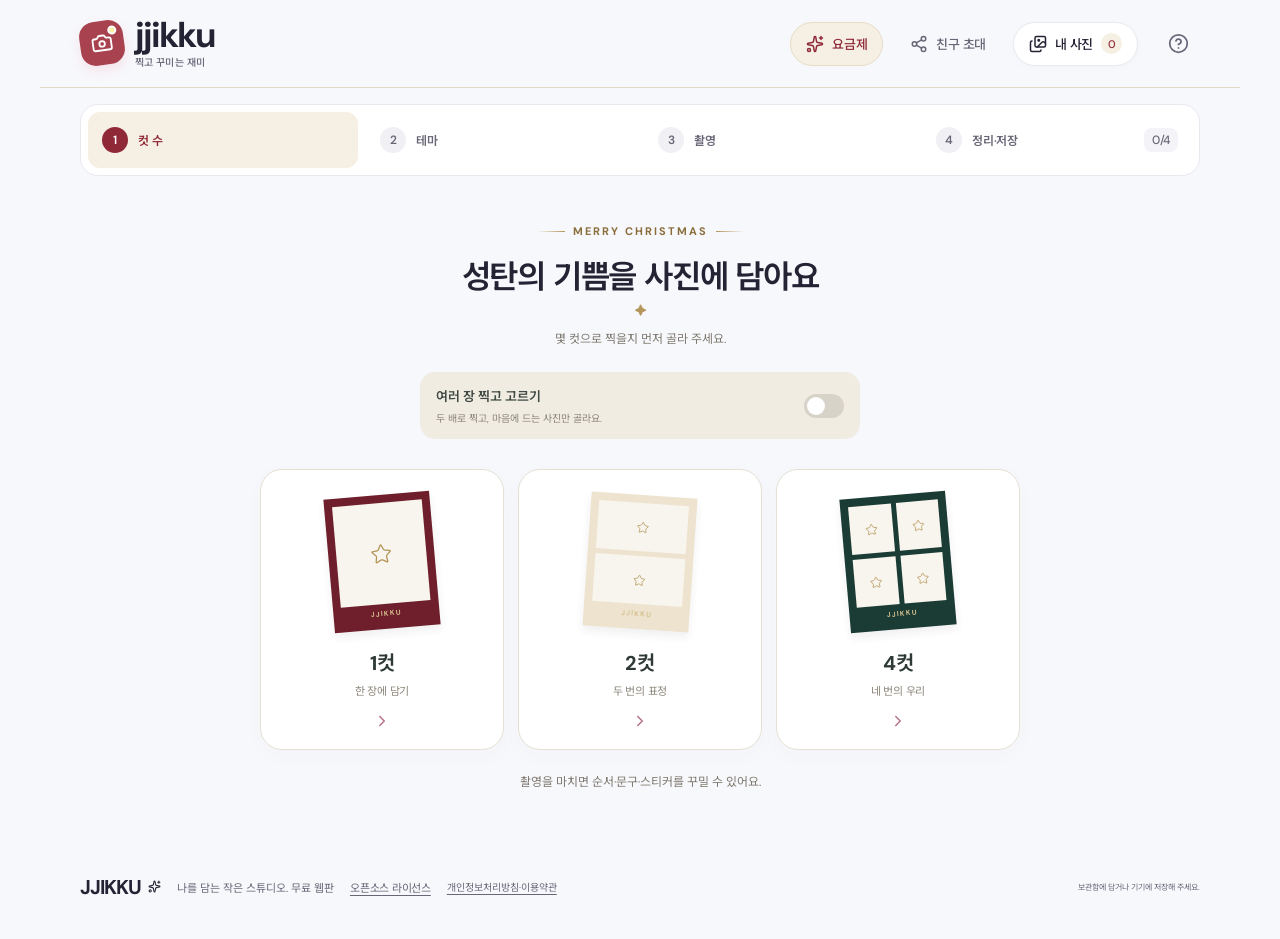
==== app/index.html @ 5a805d45 "바로 찍기: 앱 웹판(/app/, v0.32.0) — 아이폰도 전 프레임·손 인식" ====
<!doctype html><html lang="ko"><head><meta charset="UTF-8"/><meta name="viewport" content="width=device-width, initial-scale=1.0, viewport-fit=cover"/><meta name="theme-color" content="#F7F8FC"/><meta name="description" content="찍고 꾸미는 재미, 찍꾸. 테마를 고르고, 촬영하고, 특별한 한 장을 남겨보세요."/><title>찍꾸 JJIKKU — 찍고 꾸미는 재미</title><link rel="manifest" href="./manifest.webmanifest"/><link rel="icon" href="./icons/icon-192.png"/><link rel="apple-touch-icon" href="./icons/apple-touch-icon.png"/><link rel="canonical" href="https://jjikku.daamkit.kr/"/><meta property="og:type" content="website"/><meta property="og:site_name" content="찍꾸 JJIKKU"/><meta property="og:title" content="찍꾸 — 찍고 꾸미는 재미"/><meta property="og:description" content="테마를 고르고 찍고 꾸며서 특별한 한 장을 남겨요. 설치 없이 무료, 사진은 내 폰 밖으로 나가지 않아요."/><meta property="og:url" content="https://jjikku.daamkit.kr/"/><meta property="og:image" content="https://jjikku.daamkit.kr/og.png"/><meta name="twitter:card" content="summary_large_image"/>  <script type="module" crossorigin src="./assets/index-CPycPI08.js"></script>
  <link rel="stylesheet" crossorigin href="./assets/index-BqQ8gSNo.css">
</head><body><div id="root"></div></body></html>
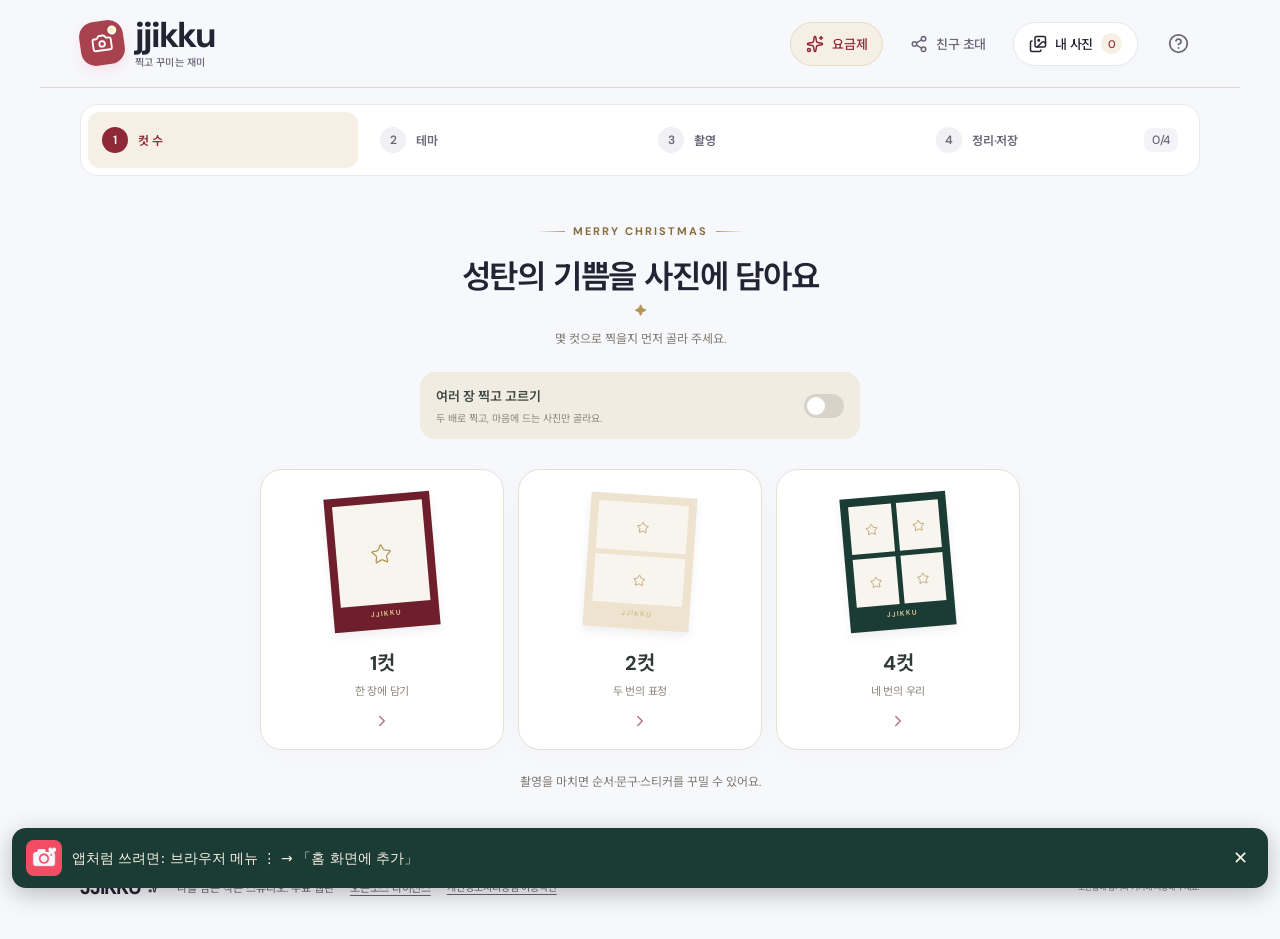
==== commit eb2730d9: "웹판 앱처럼: 홈 화면 설치 안내 막대·카톡 바깥 브라우저 열기·iOS 전체화면" ====
--- a/app/index.html
+++ b/app/index.html
@@ -1,3 +1,3 @@
-<!doctype html><html lang="ko"><head><meta charset="UTF-8"/><meta name="viewport" content="width=device-width, initial-scale=1.0, viewport-fit=cover"/><meta name="theme-color" content="#F7F8FC"/><meta name="description" content="찍고 꾸미는 재미, 찍꾸. 테마를 고르고, 촬영하고, 특별한 한 장을 남겨보세요."/><title>찍꾸 JJIKKU — 찍고 꾸미는 재미</title><link rel="manifest" href="./manifest.webmanifest"/><link rel="icon" href="./icons/icon-192.png"/><link rel="apple-touch-icon" href="./icons/apple-touch-icon.png"/><link rel="canonical" href="https://jjikku.daamkit.kr/"/><meta property="og:type" content="website"/><meta property="og:site_name" content="찍꾸 JJIKKU"/><meta property="og:title" content="찍꾸 — 찍고 꾸미는 재미"/><meta property="og:description" content="테마를 고르고 찍고 꾸며서 특별한 한 장을 남겨요. 설치 없이 무료, 사진은 내 폰 밖으로 나가지 않아요."/><meta property="og:url" content="https://jjikku.daamkit.kr/"/><meta property="og:image" content="https://jjikku.daamkit.kr/og.png"/><meta name="twitter:card" content="summary_large_image"/>  <script type="module" crossorigin src="./assets/index-CPycPI08.js"></script>
+<!doctype html><html lang="ko"><head><meta charset="UTF-8"/><meta name="viewport" content="width=device-width, initial-scale=1.0, viewport-fit=cover"/><meta name="theme-color" content="#F7F8FC"/><meta name="description" content="찍고 꾸미는 재미, 찍꾸. 테마를 고르고, 촬영하고, 특별한 한 장을 남겨보세요."/><title>찍꾸 JJIKKU — 찍고 꾸미는 재미</title><link rel="manifest" href="./manifest.webmanifest"/><link rel="icon" href="./icons/icon-192.png"/><link rel="apple-touch-icon" href="./icons/apple-touch-icon.png"/><link rel="canonical" href="https://yoonho0809.github.io/jjikku-christmas/app/"/><meta property="og:type" content="website"/><meta property="og:site_name" content="찍꾸 JJIKKU"/><meta property="og:title" content="찍꾸 — 성탄 네컷 사진 (앱 설치)"/><meta property="og:description" content="테마를 고르고 찍고 꾸며서 특별한 한 장을 남겨요. 설치 없이 무료, 사진은 내 폰 밖으로 나가지 않아요."/><meta property="og:url" content="https://yoonho0809.github.io/jjikku-christmas/app/"/><meta property="og:image" content="https://yoonho0809.github.io/jjikku-christmas/img/p-nativity-verse-s.jpg"/><meta name="twitter:card" content="summary_large_image"/><meta name="apple-mobile-web-app-capable" content="yes"/><meta name="mobile-web-app-capable" content="yes"/><meta name="apple-mobile-web-app-title" content="찍꾸"/><script src="./install-bar.js" defer></script>  <script type="module" crossorigin src="./assets/index-CPycPI08.js"></script>
   <link rel="stylesheet" crossorigin href="./assets/index-BqQ8gSNo.css">
 </head><body><div id="root"></div></body></html>
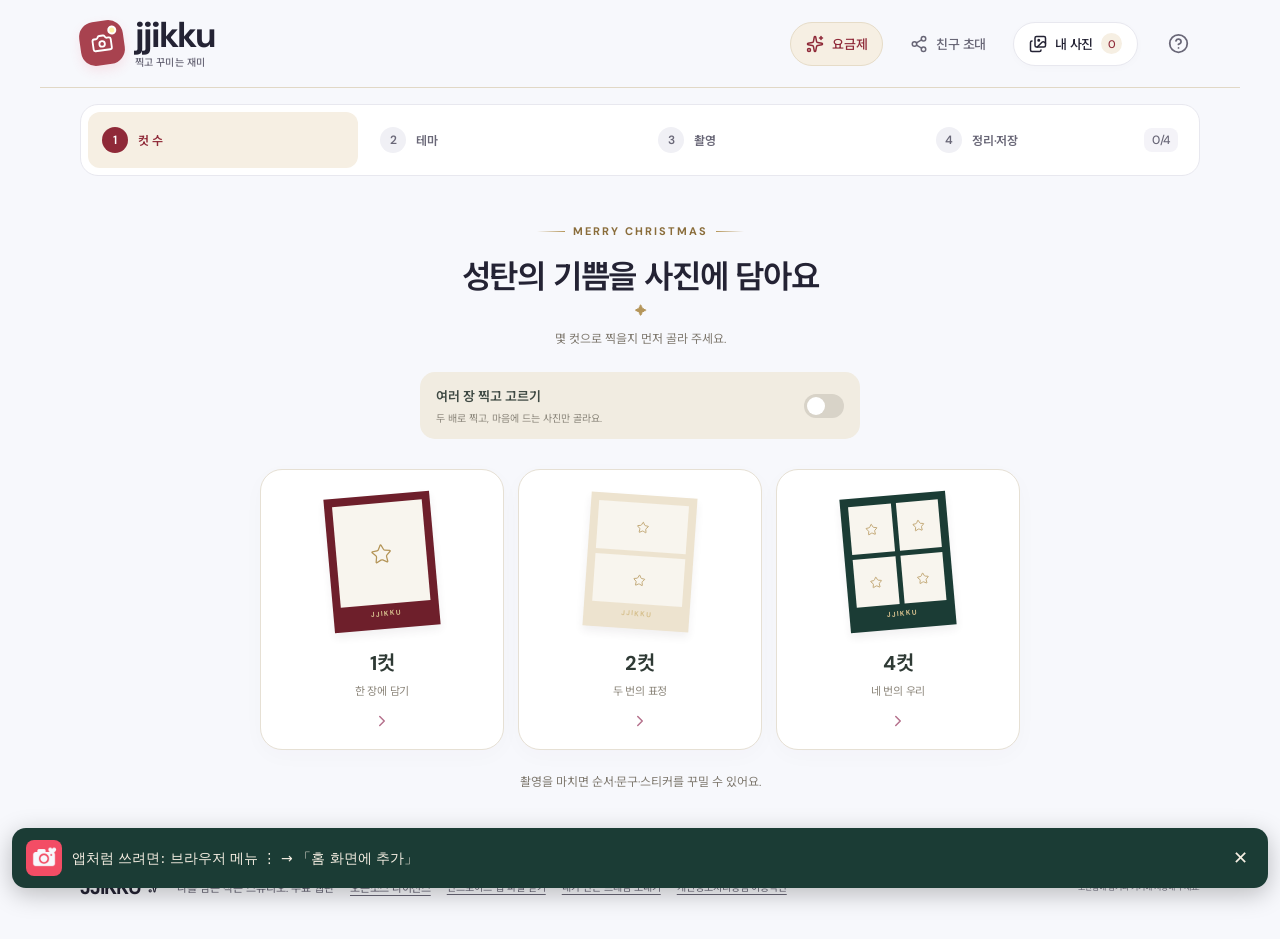
==== commit ffa6856f: "웹판: 아래쪽 앱 파일 받기·프레임 보내기 링크" ====
--- a/app/index.html
+++ b/app/index.html
@@ -1,3 +1,3 @@
-<!doctype html><html lang="ko"><head><meta charset="UTF-8"/><meta name="viewport" content="width=device-width, initial-scale=1.0, viewport-fit=cover"/><meta name="theme-color" content="#F7F8FC"/><meta name="description" content="찍고 꾸미는 재미, 찍꾸. 테마를 고르고, 촬영하고, 특별한 한 장을 남겨보세요."/><title>찍꾸 JJIKKU — 찍고 꾸미는 재미</title><link rel="manifest" href="./manifest.webmanifest"/><link rel="icon" href="./icons/icon-192.png"/><link rel="apple-touch-icon" href="./icons/apple-touch-icon.png"/><link rel="canonical" href="https://yoonho0809.github.io/jjikku-christmas/app/"/><meta property="og:type" content="website"/><meta property="og:site_name" content="찍꾸 JJIKKU"/><meta property="og:title" content="찍꾸 — 성탄 네컷 사진 (앱 설치)"/><meta property="og:description" content="테마를 고르고 찍고 꾸며서 특별한 한 장을 남겨요. 설치 없이 무료, 사진은 내 폰 밖으로 나가지 않아요."/><meta property="og:url" content="https://yoonho0809.github.io/jjikku-christmas/app/"/><meta property="og:image" content="https://yoonho0809.github.io/jjikku-christmas/img/p-nativity-verse-s.jpg"/><meta name="twitter:card" content="summary_large_image"/><meta name="apple-mobile-web-app-capable" content="yes"/><meta name="mobile-web-app-capable" content="yes"/><meta name="apple-mobile-web-app-title" content="찍꾸"/><script src="./install-bar.js" defer></script>  <script type="module" crossorigin src="./assets/index-CPycPI08.js"></script>
+<!doctype html><html lang="ko"><head><meta charset="UTF-8"/><meta name="viewport" content="width=device-width, initial-scale=1.0, viewport-fit=cover"/><meta name="theme-color" content="#F7F8FC"/><meta name="description" content="찍고 꾸미는 재미, 찍꾸. 테마를 고르고, 촬영하고, 특별한 한 장을 남겨보세요."/><title>찍꾸 JJIKKU — 찍고 꾸미는 재미</title><link rel="manifest" href="./manifest.webmanifest"/><link rel="icon" href="./icons/icon-192.png"/><link rel="apple-touch-icon" href="./icons/apple-touch-icon.png"/><link rel="canonical" href="https://yoonho0809.github.io/jjikku-christmas/app/"/><meta property="og:type" content="website"/><meta property="og:site_name" content="찍꾸 JJIKKU"/><meta property="og:title" content="찍꾸 — 성탄 네컷 사진 (앱 설치)"/><meta property="og:description" content="테마를 고르고 찍고 꾸며서 특별한 한 장을 남겨요. 설치 없이 무료, 사진은 내 폰 밖으로 나가지 않아요."/><meta property="og:url" content="https://yoonho0809.github.io/jjikku-christmas/app/"/><meta property="og:image" content="https://yoonho0809.github.io/jjikku-christmas/img/p-nativity-verse-s.jpg"/><meta name="twitter:card" content="summary_large_image"/><meta name="apple-mobile-web-app-capable" content="yes"/><meta name="mobile-web-app-capable" content="yes"/><meta name="apple-mobile-web-app-title" content="찍꾸"/><script src="./install-bar.js" defer></script>  <script type="module" crossorigin src="./assets/index-fUQBYnJ0.js"></script>
   <link rel="stylesheet" crossorigin href="./assets/index-BqQ8gSNo.css">
 </head><body><div id="root"></div></body></html>
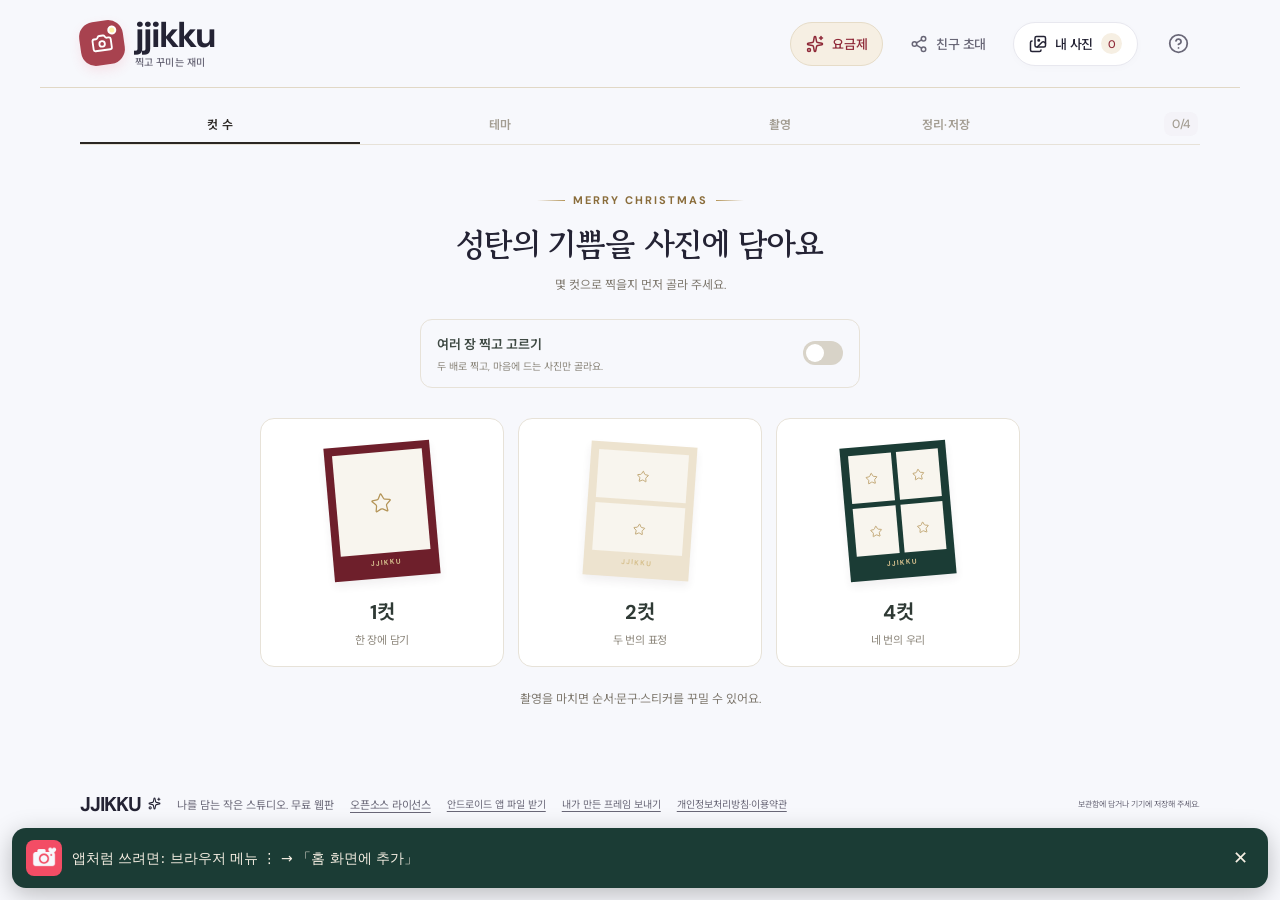
==== commit 6e1e9629: "웹판 0.35.0: 모던 정리" ====
--- a/app/index.html
+++ b/app/index.html
@@ -1,3 +1,3 @@
-<!doctype html><html lang="ko"><head><meta charset="UTF-8"/><meta name="viewport" content="width=device-width, initial-scale=1.0, viewport-fit=cover"/><meta name="theme-color" content="#F7F8FC"/><meta name="description" content="찍고 꾸미는 재미, 찍꾸. 테마를 고르고, 촬영하고, 특별한 한 장을 남겨보세요."/><title>찍꾸 JJIKKU — 찍고 꾸미는 재미</title><link rel="manifest" href="./manifest.webmanifest"/><link rel="icon" href="./icons/icon-192.png"/><link rel="apple-touch-icon" href="./icons/apple-touch-icon.png"/><link rel="canonical" href="https://yoonho0809.github.io/jjikku-christmas/app/"/><meta property="og:type" content="website"/><meta property="og:site_name" content="찍꾸 JJIKKU"/><meta property="og:title" content="찍꾸 — 성탄 네컷 사진 (앱 설치)"/><meta property="og:description" content="테마를 고르고 찍고 꾸며서 특별한 한 장을 남겨요. 설치 없이 무료, 사진은 내 폰 밖으로 나가지 않아요."/><meta property="og:url" content="https://yoonho0809.github.io/jjikku-christmas/app/"/><meta property="og:image" content="https://yoonho0809.github.io/jjikku-christmas/img/p-nativity-verse-s.jpg"/><meta name="twitter:card" content="summary_large_image"/><meta name="apple-mobile-web-app-capable" content="yes"/><meta name="mobile-web-app-capable" content="yes"/><meta name="apple-mobile-web-app-title" content="찍꾸"/><script src="./install-bar.js" defer></script>  <script type="module" crossorigin src="./assets/index-fUQBYnJ0.js"></script>
-  <link rel="stylesheet" crossorigin href="./assets/index-BqQ8gSNo.css">
+<!doctype html><html lang="ko"><head><meta charset="UTF-8"/><meta name="viewport" content="width=device-width, initial-scale=1.0, viewport-fit=cover"/><meta name="theme-color" content="#F7F8FC"/><meta name="description" content="찍고 꾸미는 재미, 찍꾸. 테마를 고르고, 촬영하고, 특별한 한 장을 남겨보세요."/><title>찍꾸 JJIKKU — 찍고 꾸미는 재미</title><link rel="manifest" href="./manifest.webmanifest"/><link rel="icon" href="./icons/icon-192.png"/><link rel="apple-touch-icon" href="./icons/apple-touch-icon.png"/><link rel="canonical" href="https://yoonho0809.github.io/jjikku-christmas/app/"/><meta property="og:type" content="website"/><meta property="og:site_name" content="찍꾸 JJIKKU"/><meta property="og:title" content="찍꾸 — 성탄 네컷 사진 (앱 설치)"/><meta property="og:description" content="테마를 고르고 찍고 꾸며서 특별한 한 장을 남겨요. 설치 없이 무료, 사진은 내 폰 밖으로 나가지 않아요."/><meta property="og:url" content="https://yoonho0809.github.io/jjikku-christmas/app/"/><meta property="og:image" content="https://yoonho0809.github.io/jjikku-christmas/img/p-nativity-verse-s.jpg"/><meta name="twitter:card" content="summary_large_image"/><meta name="apple-mobile-web-app-capable" content="yes"/><meta name="mobile-web-app-capable" content="yes"/><meta name="apple-mobile-web-app-title" content="찍꾸"/><script src="./install-bar.js" defer></script>  <script type="module" crossorigin src="./assets/index-BPWBzXX0.js"></script>
+  <link rel="stylesheet" crossorigin href="./assets/index-BuaKXeGX.css">
 </head><body><div id="root"></div></body></html>
--- a/app/assets/index-BuaKXeGX.css
+++ b/app/assets/index-BuaKXeGX.css
@@ -0,0 +1 @@
+.guided-studio .companion-editor.companion-editor--visual{background:#fff;border:1px solid #e6e4ec;border-radius:18px;padding:18px 16px}.companion-pose-picker{color:#242334;margin-top:16px}.companion-pose-image{aspect-ratio:1;background-repeat:no-repeat;flex:none;width:100%;display:block;position:relative;overflow:hidden}.companion-pose-image>img{object-fit:contain;width:100%;height:100%;display:block}.companion-current-pose{background:#f6f5fa;border-radius:14px;align-items:center;gap:12px;min-width:0;padding:10px;display:flex}.companion-current-pose>.companion-pose-image{background-color:#eeecf5;border-radius:9px;width:64px}.companion-current-pose>div{flex:1;min-width:0}.companion-current-pose .companion-current-kicker{color:#716e7d;font-size:10px;font-weight:500;display:block}.companion-current-pose strong{margin:3px 0;font-size:16px;font-weight:600;display:block}.companion-current-pose p{color:#716e7d;margin:0;font-size:11px;line-height:1.5}.companion-current-check{color:#b62a48;flex:none}.companion-auto-poses{border:1px solid #e6e4ec;border-radius:12px;margin-top:14px;overflow:hidden}.companion-auto-poses.is-active{background:#fffbfc;border-color:#e6a7b4}.companion-auto-toggle{color:#514a5b;text-align:left;width:100%;min-height:58px;font:inherit;cursor:pointer;background:0 0;border:0;border-radius:0;align-items:center;gap:9px;padding:10px 12px;display:flex}.companion-auto-toggle>span:first-of-type{flex:1}.companion-auto-toggle strong{font-size:13px;font-weight:600;display:block}.companion-auto-toggle small{color:#797281;margin-top:2px;font-size:10px;display:block}.companion-auto-status{background:#edeaf1;border-radius:20px;padding:4px 9px;font-size:10px;font-weight:600}.companion-auto-toggle[aria-pressed=true] .companion-auto-status{color:#fff;background:#8f2938}.companion-auto-toggle[aria-pressed=true]>svg{color:#bf2947}.companion-pose-grid-label{color:#716e7d;margin:19px 0 10px;font-size:11px}.companion-pose-grid{grid-template-columns:repeat(3,minmax(0,1fr));gap:9px;display:grid}.companion-pose-choice{color:#5e5768;min-width:0;font:inherit;text-align:center;cursor:pointer;background:#fff;border:1px solid #e6e4ec;border-radius:12px;padding:0;display:block;position:relative;overflow:hidden}.companion-pose-choice .companion-pose-picture{background:#f5f4f8;padding:5px 5px 0;display:block;position:relative}.companion-pose-choice .companion-pose-name{padding:9px 3px;font-size:11px;font-weight:500;display:block}.companion-pose-choice.is-current{color:#af2341;border-color:#8f2938;box-shadow:0 0 0 1px #8f2938}.companion-pose-choice.is-current .companion-pose-picture{background:#f6efe3}.companion-pose-choice.is-current .companion-pose-name{font-weight:600}.companion-pose-selected{color:#fff;background:#b52645;border-radius:5px;align-items:center;gap:2px;padding:3px 5px;font-size:8px;font-weight:500;display:flex;position:absolute;bottom:4px;right:4px}.companion-manual-note{color:#716e7d;margin:10px 0 0;font-size:10px;line-height:1.65}.companion-position-heading{border-top:1px solid #e6e4ec;justify-content:space-between;align-items:baseline;gap:6px;margin:20px 0 12px;padding-top:18px;display:flex}.companion-position-heading strong{color:#444052;font-size:12px;font-weight:600}.companion-position-heading span{color:#827c8c;font-size:10px}.companion-pose-sequence{grid-template-columns:repeat(4,minmax(0,1fr));gap:7px;margin-top:12px;display:grid}.companion-pose-sequence--compact{gap:5px;margin:0;padding:0 10px 11px}.companion-sequence-cut{text-align:center;min-width:0}.companion-sequence-picture{background:#f5f4f8;border:1px solid #e9e6ee;border-radius:9px;padding:4px;position:relative;overflow:hidden}.companion-sequence-cut.is-current .companion-sequence-picture{background:#f6efe3;border-color:#8f2938}.companion-cut-number{color:#666070;background:#ffffffeb;border-radius:5px;justify-content:center;align-items:center;min-width:17px;height:17px;padding:0 3px;font-family:DM Sans,sans-serif;font-size:9px;font-weight:600;display:flex;position:absolute;top:3px;left:3px}.companion-cut-now{color:#fff;background:#b52645;border-radius:4px;padding:2px 4px;font-size:8px;position:absolute;bottom:2px;right:2px}.companion-sequence-name{color:#716e7d;word-break:keep-all;padding-top:6px;font-size:9px;line-height:1.5;display:block}.companion-sequence-cut.is-current .companion-sequence-name{color:#af2341;font-weight:600}.guided-studio .capture-screen .pose-guide .companion-cut-now{color:#fff;font-size:8px}.guided-studio .capture-screen .pose-guide .companion-cut-number{color:#666070;font-size:9px}.guided-studio .capture-screen .pose-guide .companion-sequence-name{color:#716e7d;font-size:10px}.guided-studio .capture-screen .pose-guide .companion-sequence-cut.is-current .companion-sequence-name{color:#af2341}.companion-auto-toggle:focus-visible,.companion-pose-choice:focus-visible{outline-offset:3px;outline:3px solid #9c8edc}.companion-pose-choice:hover{border-color:#bf8b9a}@media (width<=360px){.guided-studio .companion-editor.companion-editor--visual{padding:14px 10px}.companion-pose-grid{gap:7px}.companion-current-pose{gap:8px}.companion-current-pose>.companion-pose-image{width:55px}.companion-pose-selected{padding:2px 3px;font-size:7px}.companion-position-heading span{font-size:9px}}.companion-editor{background:#f9faf1;border:1px solid #d8dece;border-radius:8px;margin-top:14px;padding:16px 14px}.companion-editor-heading{color:#536d4c;align-items:center;gap:7px;display:flex}.companion-editor-heading h3{margin:0;font-size:11px;font-weight:600}.companion-editor-heading>span{letter-spacing:.08em;color:#8f9c81;margin-left:auto;font-size:7px}.pose-options{flex-wrap:wrap;gap:5px;margin-top:12px;display:flex}.pose-options button{color:#6b7b5f;background:#fffdf6;border:1px solid #d6decb;border-radius:5px;justify-content:center;align-items:center;gap:5px;min-height:36px;padding:7px 10px;font-size:10px;display:inline-flex}.pose-options button.selected{color:#fffdf2;background:#295147;border-color:#295147}.pose-options i{color:#a94b66;font-size:6px;font-style:normal;font-weight:600}.pose-options button.selected i{color:#f3cad5}.companion-help{color:#87967c;min-height:16px;margin:9px 0 14px;font-size:9px;line-height:1.7}.placement-options{grid-template-columns:repeat(5,minmax(0,1fr));gap:5px;display:grid}.placement-options button{color:#8b987f;white-space:nowrap;background:#fffdf7;border:1px solid #d9dfd0;border-radius:6px;flex-direction:column;align-items:center;gap:7px;min-height:63px;padding:9px 2px;font-size:8px;display:flex}.placement-options button.selected{color:#4c6a42;background:#e7efdd;border-color:#829a70}.placement-icon{width:38px;height:23px;display:block;position:relative}.placement-icon i,.placement-icon b{background:#bec9b0;border-radius:8px 8px 3px 3px;width:15px;height:20px;display:block;position:absolute;bottom:0;left:2px}.placement-icon b{background:#b16b7a;left:21px}.placement-icon i:before,.placement-icon b:before{content:"";background:#fffdf4;border-radius:50%;width:5px;height:5px;position:absolute;top:3px;left:5px}.placement-left i{left:21px}.placement-left b{left:2px}.placement-close i{left:6px}.placement-close b{left:17px}.placement-peek i{z-index:1;left:10px}.placement-peek b{width:12px;height:15px;bottom:8px;left:23px}.placement-peek b:before{width:4px;height:4px;left:4px}.placement-free i{width:12px;height:16px;left:0}.placement-free b{width:11px;height:14px;bottom:6px;left:27px}.placement-free i:before,.placement-free b:before{width:4px;height:4px;left:4px}.placement-free svg{position:absolute;top:9px;left:13px}.vary-placement{color:#687e5c;flex-wrap:wrap;align-items:center;gap:7px;margin-top:13px;font-size:10px;display:flex}.vary-placement input,.companion-adjust-actions input{accent-color:#2c5549;width:15px;height:15px;margin:0}.vary-placement small{color:#95a188;width:100%;padding-left:22px;font-size:8px}.companion-adjust{color:#7a8c6d;border-top:1px dashed #dbe2d1;margin-top:12px;padding-top:12px;font-size:9px}.companion-adjust summary{cursor:pointer;padding:4px 0}.companion-adjust>label{flex-wrap:wrap;align-items:center;gap:5px;margin-top:12px;display:flex}.companion-adjust output{margin-left:auto;font-size:9px}.companion-adjust input[type=range]{accent-color:#667e58;cursor:pointer;width:100%;height:24px}.companion-adjust-actions{justify-content:space-between;align-items:center;gap:10px;margin-top:12px;display:flex}.companion-adjust-actions label,.companion-adjust-actions button{align-items:center;gap:5px;min-height:32px;font-size:9px;display:flex}@media (width<=640px){.companion-editor{padding:13px 9px}.companion-editor-heading h3{font-size:10px}.pose-options{gap:5px}.pose-options button{min-height:40px;padding:7px 9px;font-size:10px}.placement-options{grid-template-columns:repeat(3,minmax(0,1fr));gap:5px}.placement-options button{min-height:62px;font-size:9px}.vary-placement{font-size:10px}.vary-placement small{font-size:8px}.companion-adjust,.companion-adjust-actions label,.companion-adjust-actions button{font-size:10px}}.album-panel{width:100%;min-width:0}.album-summary{color:#61765c;justify-content:space-between;align-items:center;gap:12px;display:flex}.album-summary>span{align-items:center;gap:6px;font-size:11px;display:flex}.album-summary>strong{color:var(--green,#254d41);font-size:16px;font-weight:600}.album-summary small{color:#94a089;font-size:10px;font-weight:400}.album-capacity{background:#e4e8db;border-radius:4px;height:4px;margin-top:12px;overflow:hidden}.album-capacity>span{background:#7c9474;border-radius:4px;height:100%;transition:width .2s;display:block}.album-panel .album-description{color:#89957e;margin:13px 0 20px;font-size:10px;line-height:1.8}.album-loading{color:#839377;justify-content:center;align-items:center;gap:9px;padding:22px 10px;font-size:11px;display:flex}.album-spinning{animation:1s linear infinite album-spin}@keyframes album-spin{to{transform:rotate(360deg)}}.album-error{color:#a06e5e;background:#f6e9e2;border-radius:7px;align-items:flex-start;gap:10px;margin:10px 0 18px;padding:14px;display:flex}.album-error>svg{margin-top:2px}.album-error>div{min-width:0}.album-panel .album-error p{color:#936354;margin:0;font-size:11px;line-height:1.7}.album-error button{text-underline-offset:3px;color:#805645;align-items:center;gap:6px;margin-top:8px;padding:5px 0;font-size:10px;text-decoration:underline;display:flex}.album-empty{text-align:center;padding:24px 10px 28px}.album-empty-icon{color:#9aaa8c;border:1px dashed #c8d1bc;border-radius:18px;place-items:center;width:67px;height:67px;margin:0 auto 17px;display:grid;transform:rotate(-5deg)}.album-empty-icon>svg{transform:rotate(5deg)}.album-panel .album-empty h3{color:#6d8063;margin:0;font-size:13px;font-weight:500}.album-panel .album-empty p{color:#94a087;margin:10px 0 0;font-size:11px;line-height:1.8}.album-grid{grid-template-columns:repeat(2,minmax(0,1fr));gap:16px 13px;display:grid}.album-card{background:#fffdf7;border:1px solid #e0e4d6;border-radius:7px;align-self:start;min-width:0;padding:7px;box-shadow:0 2px 8px #2a452607}.album-thumbnail{background:#e9ece1;border-radius:3px;justify-content:center;align-items:center;width:100%;height:210px;padding:7px;display:flex;position:relative;overflow:hidden}.album-thumbnail img{object-fit:contain;filter:drop-shadow(1px 3px 3px #21352324);width:100%;height:100%;display:block}.album-thumbnail:hover{background:#e0e6d6}.album-thumbnail-loading{color:#5f7854;background:#eff3e7b5;place-items:center;display:grid;position:absolute;inset:0}.album-photo-info{padding:10px 3px 6px}.album-panel .album-photo-info h3{color:#526c49;-webkit-line-clamp:2;overflow-wrap:anywhere;-webkit-box-orient:vertical;margin:0;font-size:10px;font-weight:600;line-height:1.6;display:-webkit-box;overflow:hidden}.album-photo-info time{color:#a0aa96;margin-top:5px;font-size:8px;line-height:1.5;display:block}.album-actions{justify-content:space-between;align-items:center;gap:7px;padding:6px 2px 1px;display:flex}.album-actions>button{color:#69835c;border:1px solid #dce3d0;border-radius:4px;justify-content:center;align-items:center;gap:5px;min-height:30px;padding:7px 9px;font-size:9px;display:flex}.album-actions>button:first-child{background:#edf1e5;flex:1}.album-actions>.album-delete-button{color:#a18f7c;background:0 0;border-color:#0000;padding-right:4px}.album-actions>.album-delete-button:hover{color:#a8544e;background:#f4e9e2}.album-delete-confirm{background:#f6ebe3;border-radius:4px;margin-top:6px;padding:10px 8px}.album-panel .album-delete-confirm p{color:#9c6859;margin:0 0 9px;font-size:10px;line-height:1.6}.album-delete-confirm p>span{color:#ac8d7e;font-size:8px}.album-delete-confirm>div{gap:6px;display:flex}.album-delete-confirm button{border-radius:4px;flex:1;justify-content:center;align-items:center;gap:4px;min-height:29px;padding:6px 3px;font-size:9px;display:flex}.album-confirm-delete{color:#fff9f2;background:#a06359}.album-cancel-delete{color:#8d8874;background:#fff9ef;border:1px solid #e3d7c8}.album-panel .album-full-note{color:#9a875d;background:#f1ecdb;border-radius:6px;margin:18px 0 0;padding:12px;font-size:10px;line-height:1.8}@media (width<=480px){.album-grid{gap:12px 10px}.album-card{padding:5px}.album-thumbnail{height:180px;padding:5px}.album-photo-info{padding:8px 2px 5px}.album-panel .album-photo-info h3{font-size:9px}.album-photo-info time{font-size:7px}.album-actions{gap:4px}.album-actions>button{padding:7px 5px;font-size:8px}.album-actions>button svg{width:12px}.album-delete-confirm{padding:8px 6px}.album-panel .album-delete-confirm p{font-size:9px}.album-delete-confirm p>span{font-size:7px}}@media (prefers-reduced-motion:reduce){.album-spinning{animation:none}.album-capacity>span{transition:none}}.sticker-editor{width:min(560px,100%);min-width:0}.sticker-editor .modal-close{min-width:44px;min-height:44px}.sticker-editor .sticker-intro{font-size:12px;line-height:1.7}.sticker-preview-scroll{overscroll-behavior:contain;background:#e8eddf;border:1px solid #d8dfce;border-radius:7px;max-height:44dvh;overflow:auto}.sticker-editor-stage{isolation:isolate;width:100%;position:relative;overflow:hidden}.sticker-editor-stage>img{-webkit-user-select:none;user-select:none;-webkit-touch-callout:none;width:100%;height:auto;display:block}.sticker-editor .photo-sticker{touch-action:none;-webkit-user-select:none;user-select:none;-webkit-touch-callout:none;cursor:grab;background:0 0;border:1px solid #0000;border-radius:7px;justify-content:center;align-items:center;padding:0;transition:none;display:flex;position:absolute}.sticker-editor .photo-sticker img{pointer-events:none;-webkit-user-select:none;user-select:none;max-width:none;display:block}.sticker-editor .photo-sticker.is-selected{background:#fffdf814;border:1px dashed #254d41;outline:2px solid #fffdf8aa}.sticker-editor .photo-sticker:active{cursor:grabbing}.sticker-palette-heading{justify-content:space-between;align-items:center;margin:16px 0 10px;display:flex}.sticker-editor .sticker-palette-heading h3{font-size:12px;font-weight:600}.sticker-palette-heading span{color:#7b8871;font-variant-numeric:tabular-nums;font-size:11px}.sticker-palette{grid-template-columns:repeat(4,minmax(0,1fr));gap:7px;display:grid}.sticker-editor .sticker-palette button{background:#fffdf5;border:1px solid #d9dfce;border-radius:7px;flex-direction:column;justify-content:center;align-items:center;gap:4px;min-width:0;min-height:64px;padding:6px 3px;font-size:10px;display:flex}.sticker-palette img{width:34px;height:34px}.sticker-editor .sticker-hint{color:#75816b;margin:10px 0;font-size:10px;line-height:1.7}.sticker-adjustments{background:#f1f4e9;border:1px solid #dce2d1;border-radius:7px;margin-top:13px;padding:12px}.sticker-adjustments>label{flex-wrap:wrap;justify-content:space-between;align-items:center;gap:4px;font-size:11px;display:flex}.sticker-adjustments output{font-variant-numeric:tabular-nums;font-size:10px}.sticker-adjustments input[type=range]{accent-color:#526e49;width:100%;height:44px;margin:0}.sticker-editor .sticker-delete,.sticker-status-row button,.sticker-editor .sticker-retry,.sticker-editor .sticker-final-toggle{justify-content:center;align-items:center;gap:6px;min-height:44px;padding:7px 4px;font-size:11px;display:inline-flex}.sticker-editor .sticker-delete{color:#9b5b5b}.sticker-status-row{flex-wrap:wrap;justify-content:space-between;align-items:center;gap:5px 10px;margin:10px 0;display:flex}.sticker-status-row>span{color:#738069;overflow-wrap:anywhere;flex:160px;font-size:10px;line-height:1.7}.sticker-status-row button{color:#657856}.sticker-editor .sticker-retry{border:1px solid #d9dfce;border-radius:6px;width:100%;margin-bottom:8px}.sticker-editor .sticker-final-toggle{text-underline-offset:3px;width:100%;text-decoration:underline}.sticker-final-image{background:#fffdf8;border:1px solid #d8dfce;border-radius:6px;margin-top:8px;padding:8px}.sticker-final-image img{-webkit-user-select:auto;user-select:auto;-webkit-touch-callout:default;width:100%;height:auto;display:block}.sticker-editor .sticker-final-image p{color:#738069;margin:10px 0 0;font-size:11px;line-height:1.7}.sticker-editor button:focus-visible,.sticker-editor input:focus-visible{outline-offset:3px;outline:2px solid #a63f4d}@media (width<=640px){.sticker-editor{padding:22px 14px 18px}.sticker-preview-scroll{max-height:38dvh}.sticker-palette{gap:6px}.sticker-adjustments{padding:10px}}.guided-studio .sticker-editor .sticker-dialog-header{justify-content:space-between;align-items:flex-start;gap:12px;display:flex}.guided-studio .sticker-editor .sticker-dialog-header h2{margin:0 0 6px;padding:0}.guided-studio .sticker-editor .sticker-dialog-header .modal-close{flex:0 0 44px;position:static}.guided-studio .sticker-editor .sticker-dialog-header .sticker-intro{margin:0 0 18px;font-size:12px;line-height:1.6}.guided-studio .sticker-editor .sticker-dialog-body{min-width:0}.guided-studio .sticker-editor .sticker-preview-scroll{--sticker-preview-height:min(44dvh, 440px);justify-content:center;align-items:flex-start;max-height:none;padding:8px;display:flex;overflow:visible}.guided-studio .sticker-editor .sticker-editor-stage{width:min(100%, calc(var(--sticker-preview-height) * var(--sticker-photo-ratio,.75)));flex:none}.guided-studio .sticker-editor .sticker-clear-row{justify-content:flex-end;display:flex}.guided-studio .sticker-editor .sticker-clear-row button{color:#696777;align-items:center;gap:6px;min-height:44px;font-size:11px;display:inline-flex}.guided-studio .sticker-editor .sticker-save-dock{border-top:1px solid #e8e8ef;flex-direction:column;align-items:stretch;gap:8px;margin-top:16px;padding:16px 0 0;display:flex}.guided-studio .sticker-editor .sticker-save-status{color:#696777;text-align:center;overflow-wrap:anywhere;width:100%;margin:0;font:500 11px/1.5 DM Sans,Noto Sans KR,sans-serif}.guided-studio .sticker-editor .sticker-save-dock .primary-button{color:#fff;background:#8f2938;border-radius:16px;justify-content:center;align-items:center;gap:8px;width:100%;min-height:52px;padding:14px 18px;font-size:14px;font-weight:700;display:flex}.guided-studio .sticker-editor .sticker-save-dock .primary-button:disabled{opacity:.55}@media (width<=700px){.guided-studio .modal-backdrop.sticker-editor-backdrop{align-items:stretch;height:100dvh;padding:0}.guided-studio .modal.save-photo-dialog.sticker-editor{border:0;border-radius:0;flex-direction:column;width:100%;max-width:100%;height:100%;max-height:none;margin:0;padding:0;display:flex;overflow:hidden}.guided-studio .sticker-editor .sticker-dialog-header{padding:calc(10px + var(--safe-area-inset-top,env(safe-area-inset-top,0px))) 16px 10px;border-bottom:1px solid #e8e8ef;flex:none;align-items:center}.guided-studio .sticker-editor .sticker-dialog-header h2{font-size:18px;line-height:1.4}.guided-studio .sticker-editor .sticker-dialog-header .sticker-intro{margin:0;font-size:10px}.guided-studio .sticker-editor .sticker-dialog-body{overscroll-behavior:contain;scrollbar-width:thin;flex:auto;min-height:0;padding:14px 16px 16px;overflow-y:auto}.guided-studio .sticker-editor .sticker-preview-scroll{--sticker-preview-height:min(40dvh, 380px)}.guided-studio .sticker-editor .sticker-save-dock{padding:8px 16px calc(10px + var(--safe-area-inset-bottom,env(safe-area-inset-bottom,0px)));background:#fff;flex:none;margin:0;box-shadow:0 -5px 20px #24233408}.guided-studio .sticker-editor .sticker-save-dock .primary-button{min-height:50px;font-size:13px}.guided-studio .sticker-editor .sticker-save-status{font-size:10px}}.creative-controls{--creative-ink:var(--green,#254d41);--creative-line:#d8dece;--creative-soft:#e5ecda;border:1px solid var(--creative-line);width:100%;min-width:0;color:var(--creative-ink);background:#f9faf1;border-radius:8px;margin-top:16px;padding:16px 14px 0}.creative-controls .creative-heading{align-items:center;gap:7px;margin-bottom:12px;display:flex}.creative-controls h3,.creative-controls h4,.creative-controls legend{margin:0;padding:0;font-size:12px;font-weight:600;line-height:1.6}.creative-controls button,.creative-controls summary,.creative-controls input{touch-action:manipulation}.creative-controls button:focus-visible,.creative-controls input:focus-visible,.creative-controls summary:focus-visible{outline:2px solid var(--red,#a63f4d);outline-offset:3px}.creative-controls .creative-effects,.creative-controls .creative-caption-styles{grid-template-columns:repeat(3,minmax(0,1fr));gap:6px;display:grid}.creative-controls .creative-effects button,.creative-controls .creative-caption-styles button,.creative-controls .creative-auto-color{border:1px solid var(--creative-line);background:var(--paper,#fffdf8);color:#526b4d;overflow-wrap:anywhere;border-radius:6px;min-width:0;min-height:44px;padding:8px 5px;font-size:11px;line-height:1.5}.creative-controls .creative-effects button{flex-wrap:wrap;justify-content:center;align-items:center;gap:5px;display:flex}.creative-controls .creative-effects button[aria-pressed=true]{background:var(--creative-ink);color:#fffdf2;border-color:var(--creative-ink)}.creative-controls .creative-caption-styles button[aria-pressed=true],.creative-controls .creative-auto-color[aria-pressed=true]{background:var(--creative-soft);color:var(--creative-ink);border-color:#819675}.creative-controls .creative-slider{min-width:0;margin-top:13px}.creative-controls .creative-slider-heading{justify-content:space-between;align-items:center;gap:10px;font-size:11px;line-height:1.5;display:flex}.creative-controls .creative-slider-heading label{font-size:inherit;color:inherit;margin:0}.creative-controls output{font-variant-numeric:tabular-nums;color:#64765b;font-size:10px}.creative-controls input[type=range]{accent-color:#526e49;cursor:pointer;width:100%;max-width:100%;height:44px;margin:0;display:block}.creative-controls input[type=range]:disabled{opacity:.45;cursor:default}.creative-controls .is-muted .creative-slider-heading{color:#7c8975}.creative-controls .creative-hint{color:#74826b;overflow-wrap:anywhere;margin:0 0 10px;font-size:10px;line-height:1.7}.creative-controls .creative-details{border-top:1px dashed var(--creative-line);margin-top:8px}.creative-controls .creative-details>summary{cursor:pointer;align-items:center;gap:7px;min-height:48px;padding:11px 0;font-size:11px;font-weight:500;list-style:none;display:flex}.creative-controls .creative-details>summary::-webkit-details-marker{display:none}.creative-controls .creative-chevron{margin-left:auto;transition:transform .18s}.creative-controls .creative-details[open] .creative-chevron{transform:rotate(180deg)}.creative-controls .creative-details-content{min-width:0;padding:2px 0 16px}.creative-controls .creative-light-heading{flex-wrap:wrap;justify-content:space-between;align-items:center;gap:4px 10px;display:flex}.creative-controls .creative-reset{color:#687c5d;text-underline-offset:3px;justify-content:center;align-items:center;gap:5px;min-height:44px;padding:7px 4px;font-size:10px;text-decoration:underline;display:inline-flex}.creative-controls fieldset{min-inline-size:0;border:0;width:100%;margin:16px 0 0;padding:0}.creative-controls .creative-caption-settings{border-top:1px solid var(--creative-line);padding-top:10px}.creative-controls .creative-caption-settings legend{padding-right:8px}.creative-controls .creative-caption-toggle{min-height:44px;color:var(--creative-ink);cursor:pointer;align-items:center;gap:8px;margin:0 0 5px;font-size:11px;display:flex}.creative-controls .creative-caption-toggle input{width:17px;height:17px;accent-color:var(--creative-ink);margin:0}.creative-controls .creative-caption-styles .creative-style-gentle{font-family:Gowun Batang,serif}.creative-controls .creative-caption-styles .creative-style-bold{font-weight:800}.creative-controls .creative-color-row{flex-wrap:wrap;justify-content:space-between;align-items:center;gap:8px;margin:12px 0 10px;display:flex}.creative-controls .creative-color-picker{min-height:44px;color:var(--creative-ink);cursor:pointer;align-items:center;gap:8px;margin:0;font-size:11px;display:inline-flex}.creative-controls input[type=color]{border:1px solid var(--creative-line);background:var(--paper,#fffdf8);cursor:pointer;border-radius:7px;width:44px;height:44px;padding:4px}.creative-controls input[type=color]::-webkit-color-swatch-wrapper{padding:3px}.creative-controls input[type=color]::-webkit-color-swatch{border:0;border-radius:3px}.creative-controls input[type=color]::-moz-color-swatch{border:0;border-radius:3px}.creative-controls .creative-auto-color{padding-inline:12px}.guided-studio .creative-controls .creative-paper-colors{border-bottom:1px solid var(--line,#e4e1eb);margin:0 0 18px;padding:0 0 15px}.guided-studio .creative-controls .creative-paper-colors legend{color:var(--ink,#302637);padding:0 0 9px;font-size:13px}.guided-studio .creative-controls .creative-color-swatches{grid-template-columns:repeat(4,minmax(0,1fr));gap:6px;display:grid}.guided-studio .creative-controls .creative-color-swatches button{border:1px solid var(--line,#e4e1eb);flex-direction:column;justify-content:center;align-items:center;gap:5px;min-width:0;min-height:58px;padding:6px 2px;font-size:10px;line-height:1.4;display:flex}.guided-studio .creative-controls .creative-color-swatches button[aria-pressed=true]{border-color:var(--accent,#8f2938);box-shadow:inset 0 0 0 1px var(--accent,#8f2938)}.guided-studio .creative-controls .creative-color-dot{border-radius:50%;width:23px;height:23px;display:block;box-shadow:inset 0 0 0 1px #3026371c}.guided-studio .creative-controls .creative-paper-colors .creative-color-row{margin-block:9px 5px}.guided-studio .creative-controls .creative-paper-colors .creative-hint{margin-bottom:0;font-size:11px}.guided-studio .creative-controls .creative-paper-colors .creative-auto-color{padding-inline:8px;font-size:11px}.guided-studio .creative-controls .creative-effects-heading{margin-bottom:10px}.creative-controls .creative-caption-presets>div{grid-template-columns:repeat(2,minmax(0,1fr));gap:6px;margin-top:10px;display:grid}.creative-controls .creative-caption-presets button{color:#657250;word-break:keep-all;overflow-wrap:anywhere;background:#fffdf3;border:1px solid #dddcca;border-radius:5px;min-width:0;min-height:44px;padding:8px;font-size:10px;line-height:1.6}@media (hover:hover){.creative-controls button:not([aria-pressed=true]):hover{background:#edf1e5}}@media (width<=640px){.creative-controls{padding:14px 10px 0}.creative-controls h3,.creative-controls h4,.creative-controls legend{font-size:12px}.creative-controls .creative-caption-presets button{font-size:11px}}@media (prefers-reduced-motion:reduce){.creative-controls button,.creative-controls .creative-chevron{transition:none}}.guided-studio .creative-controls .caption-studio{--caption-ink:#302637;--caption-muted:#77717f;--caption-line:#e5e1eb;--caption-accent:#8f2938;--caption-soft:#f4f0f8;min-width:0;padding-bottom:4px}.guided-studio .creative-controls .caption-studio-top{flex-wrap:wrap;justify-content:space-between;align-items:center;gap:0 8px;display:flex}.guided-studio .creative-controls .caption-studio-top .creative-caption-toggle{color:var(--caption-ink);margin:0;font-size:12px}.guided-studio .creative-controls .caption-studio-top .creative-reset{color:var(--caption-muted);background:0 0;border:0;padding-inline:0;font-size:11px;text-decoration:none}.guided-studio .creative-controls .caption-live-preview{border:1px solid var(--caption-line);background:#eeeaf3;border-radius:14px;flex-direction:column;gap:16px;min-width:0;min-height:116px;margin:3px 0 23px;padding:40px 16px 20px;display:flex;position:relative;overflow:hidden}.guided-studio .creative-controls .caption-preview-label{color:var(--caption-muted);letter-spacing:.025em;font-size:10px;line-height:1.4;position:absolute;inset:11px auto auto 13px}.guided-studio .creative-controls .caption-live-preview.is-top{justify-content:flex-start}.guided-studio .creative-controls .caption-live-preview.is-bottom{justify-content:flex-end}.guided-studio .creative-controls .caption-live-preview.align-left{align-items:flex-start}.guided-studio .creative-controls .caption-live-preview.align-center{align-items:center}.guided-studio .creative-controls .caption-live-preview.align-right{align-items:flex-end}.guided-studio .creative-controls .caption-live-preview .caption-specimen{font-size:calc(19px * var(--caption-size))}.guided-studio .creative-controls .caption-hidden-message{color:var(--caption-muted);text-align:center;align-self:center;margin-block:14px;font-size:12px}.guided-studio .creative-controls .caption-studio :is(fieldset,.caption-disclosure-body){min-width:0}.guided-studio .creative-controls .caption-studio fieldset{margin:0 0 22px}.guided-studio .creative-controls .caption-studio legend{color:var(--caption-ink);padding-bottom:10px;font-size:12px;font-weight:600}.guided-studio .creative-controls .caption-specimen{isolation:isolate;max-width:100%;color:var(--caption-text);text-align:center;word-break:keep-all;overflow-wrap:anywhere;padding:8px 12px;font-size:13px;line-height:1.6;display:inline-block;position:relative}.guided-studio .creative-controls .caption-specimen:before{content:"";z-index:-1;background:var(--caption-paper);opacity:var(--caption-opacity);position:absolute;inset:0}.guided-studio .creative-controls .caption-specimen>span{text-shadow:-1px 0 var(--caption-halo), 1px 0 var(--caption-halo), 0 -1px var(--caption-halo), 0 1px var(--caption-halo);position:relative}.guided-studio .creative-controls .caption-specimen.surface-none{padding-inline:0}.guided-studio .creative-controls .caption-specimen.surface-none:before{display:none}.guided-studio .creative-controls .caption-specimen.surface-soft:before{border-radius:9px}.guided-studio .creative-controls .caption-specimen.surface-outline:before{border:1.5px solid var(--caption-paper);background:0 0;border-radius:8px}.guided-studio .creative-controls .caption-specimen.surface-tape:before{clip-path:polygon(5px 0,calc(100% - 5px) 0,100% 100%,0 100%)}.guided-studio .creative-controls .caption-specimen.surface-bubble:before{border-radius:10px}.guided-studio .creative-controls .caption-specimen.surface-bubble:after{content:"";z-index:-1;clip-path:polygon(0 0,100% 0,0 100%);background:var(--caption-paper);width:10px;height:5px;opacity:var(--caption-opacity);position:absolute;bottom:-5px;left:23%}.guided-studio .creative-controls .caption-studio .font-simple{font-family:Noto Sans KR,Malgun Gothic,sans-serif;font-weight:500}.guided-studio .creative-controls .caption-studio .font-gentle{font-family:Gowun Batang,Georgia,serif;font-weight:400}.guided-studio .creative-controls .caption-studio .font-bold{font-family:Noto Sans KR,Malgun Gothic,sans-serif;font-weight:800}.guided-studio .creative-controls .caption-studio .font-hand{font-synthesis:style;font-family:Gowun Batang,Georgia,serif;font-style:italic;font-weight:400}.guided-studio .creative-controls .caption-surface-options{grid-template-columns:repeat(2,minmax(0,1fr));gap:8px;display:grid}.guided-studio .creative-controls .caption-surface-option{border:1px solid var(--caption-line);min-width:0;color:var(--caption-ink);background:#fff;border-radius:12px;flex-direction:column;align-items:stretch;padding:7px 7px 10px;display:flex}.guided-studio .creative-controls .caption-surface-option[aria-pressed=true]{border-color:var(--caption-accent);box-shadow:0 0 0 1px var(--caption-accent);background:#fff}.guided-studio .creative-controls .caption-surface-demo{background:#eeeaf3;border-radius:6px;justify-content:center;align-items:center;min-width:0;min-height:52px;margin-bottom:7px;padding:9px 4px;display:flex}.guided-studio .creative-controls .caption-surface-demo .caption-specimen{padding:5px 7px;font-size:12px}.guided-studio .creative-controls .caption-option-name{color:var(--caption-ink);justify-content:center;align-items:center;gap:6px;font-size:11px;line-height:1.5;display:flex}.guided-studio .creative-controls .caption-option-name svg{color:var(--caption-accent);flex:none}.guided-studio .creative-controls .surface-option-none{text-align:left;grid-column:1/-1;grid-template-columns:minmax(0,1fr) auto;align-items:center;gap:3px 13px;padding:10px 13px;display:grid}.guided-studio .creative-controls .surface-option-none .caption-surface-demo{background:0 0;grid-row:1/3;justify-content:flex-start;min-height:48px;margin:0;padding:0}.guided-studio .creative-controls .surface-option-none .caption-surface-demo .caption-specimen{font-size:15px}.guided-studio .creative-controls .surface-option-none .caption-option-name{justify-content:flex-end;align-self:end}.guided-studio .creative-controls .surface-option-none>small{color:var(--caption-muted);align-self:start;font-size:9px}.guided-studio .creative-controls .caption-font-options{grid-template-columns:repeat(4,minmax(0,1fr));gap:7px;display:grid}.guided-studio .creative-controls .caption-font-options button{border:1px solid var(--caption-line);background:#fff;flex-direction:column;justify-content:center;align-items:center;gap:5px;min-width:0;min-height:70px;padding:10px 4px;display:flex}.guided-studio .creative-controls .caption-font-options button>span{color:var(--caption-ink);font-size:18px}.guided-studio .creative-controls .caption-font-options button>small{color:var(--caption-muted);font-size:10px}.guided-studio .creative-controls .caption-font-options button[aria-pressed=true]{background:var(--caption-soft);border-color:#aea1be}.guided-studio .creative-controls .caption-disclosure{border-top:1px solid var(--caption-line);margin-top:0}.guided-studio .creative-controls .caption-disclosure>summary{min-height:54px;color:var(--caption-ink);cursor:pointer;align-items:center;gap:8px;font-size:12px;list-style:none;display:flex}.guided-studio .creative-controls .caption-disclosure>summary::-webkit-details-marker{display:none}.guided-studio .creative-controls .caption-disclosure>summary>svg:first-child{color:#9986ac}.guided-studio .creative-controls .caption-disclosure>summary>small{color:var(--caption-muted);font:10px DM Sans,sans-serif}.guided-studio .creative-controls .caption-chevron{flex:none;margin-left:auto;transition:transform .16s}.guided-studio .creative-controls .caption-disclosure[open]>summary .caption-chevron{transform:rotate(180deg)}.guided-studio .creative-controls .caption-disclosure-body{padding:0 0 14px}.guided-studio .creative-controls .caption-disclosure-body .caption-color-field{margin-bottom:15px}.guided-studio .creative-controls .caption-color-palette{grid-template-columns:repeat(4,minmax(0,1fr));gap:5px;display:grid}.guided-studio .creative-controls .caption-color-palette button{border:1px solid var(--caption-line);background:#fff;flex-direction:column;justify-content:center;align-items:center;gap:4px;min-width:0;min-height:58px;padding:5px 2px;display:flex}.guided-studio .creative-controls .caption-color-palette button>span{border-radius:50%;width:23px;height:23px;box-shadow:inset 0 0 0 1px #30263720}.guided-studio .creative-controls .caption-color-palette button>small{color:var(--caption-muted);font-size:10px}.guided-studio .creative-controls .caption-color-palette button[aria-pressed=true]{border-color:var(--caption-accent);box-shadow:inset 0 0 0 1px var(--caption-accent);background:#fff}.guided-studio .creative-controls .caption-color-field:disabled{opacity:.45}.guided-studio .creative-controls .caption-color-field:disabled button{cursor:default}.guided-studio .creative-controls .caption-color-field .creative-color-row{margin-block:8px 0}.guided-studio .creative-controls .caption-setting-hint{color:var(--caption-muted);margin:8px 0 12px;font-size:11px;line-height:1.7}.guided-studio .creative-controls .caption-studio .caption-segmented-field{margin-top:18px;margin-bottom:0}.guided-studio .creative-controls .caption-segmented{grid-template-columns:repeat(3,minmax(0,1fr));gap:5px;display:grid}.guided-studio .creative-controls .caption-segmented button{border:1px solid var(--caption-line);background:#fff;flex-wrap:wrap;justify-content:center;align-items:center;gap:6px;min-width:0;min-height:44px;padding:7px 3px;font-size:11px;display:flex}.guided-studio .creative-controls .caption-segmented button[aria-pressed=true]{background:var(--caption-soft);color:var(--caption-ink);border-color:#aea1be}.guided-studio .creative-controls .caption-position-options{grid-template-columns:repeat(2,minmax(0,1fr))}.guided-studio .creative-controls .caption-position-icon{border:1px solid;border-radius:2px;width:15px;height:18px;display:inline-block;position:relative}.guided-studio .creative-controls .caption-position-icon:after{content:"";background:currentColor;height:2px;position:absolute;left:3px;right:3px}.guided-studio .creative-controls .caption-position-icon.is-top:after{top:3px}.guided-studio .creative-controls .caption-position-icon.is-bottom:after{bottom:3px}.guided-studio .creative-controls .caption-category-tabs{grid-template-columns:repeat(3,minmax(0,1fr));gap:5px;margin-bottom:10px;display:grid}.guided-studio .creative-controls .caption-category-tabs button{min-width:0;min-height:40px;color:var(--caption-muted);background:#f4f1f7;border:1px solid #0000;border-radius:7px;padding:6px 3px;font-size:11px}.guided-studio .creative-controls .caption-category-tabs button[aria-selected=true]{background:var(--caption-ink);color:#fff;border-color:var(--caption-ink)}.guided-studio .creative-controls .caption-preset-list{gap:6px;display:grid}.guided-studio .creative-controls .caption-preset-list button{border:1px solid var(--caption-line);text-align:left;word-break:keep-all;overflow-wrap:anywhere;min-width:0;min-height:46px;color:var(--caption-ink);background:#fff;border-radius:8px;justify-content:space-between;align-items:center;gap:9px;padding:9px 11px;font-size:12px;line-height:1.6;display:flex}.guided-studio .creative-controls .caption-preset-list button>span:last-child{color:#9c8eaa;flex:none;font-size:16px}.guided-studio .creative-controls .caption-preset-list button[aria-pressed=true]{background:#fff5f7;border-color:#dba9b4}@media (hover:hover){.guided-studio .creative-controls .caption-studio button:not(:disabled):not([aria-pressed=true]):not([aria-selected=true]):hover{background:#f8f5fb}}@media (width<=380px){.guided-studio .creative-controls .surface-option-none{gap:3px 7px;padding-inline:9px}.guided-studio .creative-controls .surface-option-none>small{text-align:right;max-width:66px}.guided-studio .creative-controls .caption-live-preview{padding-inline:10px}.guided-studio .creative-controls .caption-live-preview .caption-specimen{font-size:calc(17px * var(--caption-size))}.guided-studio .creative-controls .caption-surface-demo .caption-specimen{padding-inline:5px;font-size:11px}}@media (prefers-reduced-motion:reduce){.guided-studio .creative-controls .caption-chevron{transition:none}}.guided-studio .everyday-collection{--everyday-ink:#292934;--everyday-blue:#3c4aca;--everyday-paper:#f1eff6;--everyday-print-height:clamp(330px, 42vw, 520px);width:100%;min-width:0;color:var(--everyday-ink);grid-template-columns:minmax(0,.8fr) minmax(0,1.2fr);align-items:center;gap:clamp(26px,4vw,64px);margin:18px 0 44px;display:grid}.guided-studio .concept-screen>.everyday-collection{order:-1}.guided-studio .everyday-copy{min-width:0;padding:16px 0 16px 4px}.guided-studio .everyday-kicker{color:var(--everyday-blue);letter-spacing:.09em;align-items:center;gap:8px;font:500 10px/1.4 DM Sans,sans-serif;display:flex}.guided-studio .everyday-kicker>span{background:#b9aae1;border-radius:50%;width:8px;height:8px}.guided-studio .everyday-copy h1{color:var(--everyday-ink);letter-spacing:-1.8px;word-break:keep-all;margin:23px 0 18px;font:600 clamp(29px,3.2vw,43px)/1.45 Noto Sans KR,sans-serif}.guided-studio .everyday-copy h1 em{color:var(--everyday-blue);font-style:normal}.guided-studio .everyday-copy>p{color:#74717e;letter-spacing:-.25px;margin:0;font-size:14px;line-height:1.95}.guided-studio .everyday-browse{background:var(--everyday-blue);color:#fff;border:0;border-radius:4px;justify-content:space-between;align-items:center;gap:40px;min-height:48px;margin-top:27px;padding:12px 18px;font-size:13px;font-weight:500;display:inline-flex}.guided-studio .everyday-browse:hover{background:#303caa}.guided-studio .everyday-moods{align-items:center;gap:11px;margin-top:34px;display:flex}.guided-studio .everyday-moods>strong{color:var(--everyday-ink);letter-spacing:-2px;font:400 39px/1 DM Sans,sans-serif}.guided-studio .everyday-moods>span{color:#595663;font-size:11px;line-height:1.7}.guided-studio .everyday-moods small{color:#938a9c;font-size:10px;display:block}.guided-studio .everyday-contact-sheet{background:var(--everyday-paper);border:1px solid #e4dfed;border-radius:3px;min-width:0;padding:16px 25px 15px;position:relative}.guided-studio .everyday-sheet-heading,.guided-studio .everyday-sheet-footer{justify-content:space-between;align-items:center;gap:12px;min-width:0;display:flex}.guided-studio .everyday-sheet-heading{color:#8c8496;letter-spacing:.1em;border-bottom:1px solid #dcd7e5;padding-bottom:13px;font:500 8px/1.5 DM Sans,Noto Sans KR,sans-serif}.guided-studio .everyday-sheet-heading>span:last-child{letter-spacing:0}.guided-studio .everyday-print-trio{grid-template-columns:repeat(3,minmax(0,1fr));align-items:start;gap:clamp(10px,1.7vw,23px);padding:25px 0 27px;display:grid}.guided-studio .everyday-print-pick{min-width:0;color:var(--everyday-ink);text-align:left;background:0 0;border:0;border-radius:1px;flex-direction:column;padding:0;display:flex}.guided-studio .everyday-print-pick.pick-denim-day{padding-top:22px}.guided-studio .everyday-print-pick.pick-friendship-ticket{padding-top:9px}.guided-studio .everyday-print-pick .frame-preview.everyday-hero-print{width:100%;height:var(--everyday-print-height);background:0 0;grid-template-rows:minmax(0,1fr);place-items:start center;padding:0;display:grid;overflow:visible}.guided-studio .everyday-collection .everyday-print-pick>.frame-preview.everyday-hero-print>canvas.frame-preview-canvas{width:auto;height:var(--everyday-print-height);min-width:0;max-width:100%;min-height:0;max-height:var(--everyday-print-height);object-fit:contain;filter:drop-shadow(1px 5px 5px #35304620);transition:transform .18s;display:block}.guided-studio .everyday-print-pick .frame-preview-state{padding:8px 1px;font-size:9px}.guided-studio .everyday-print-name{color:#48414e;letter-spacing:-.4px;justify-content:space-between;align-items:center;gap:4px;width:100%;margin-top:13px;font-size:11px;font-weight:500;line-height:1.5;display:flex}.guided-studio .everyday-print-name svg{color:#8b7da0;flex:none}.guided-studio .everyday-print-mood{color:#8c8098;word-break:keep-all;overflow-wrap:anywhere;margin-top:4px;font-size:9px;line-height:1.65;display:block}.guided-studio .everyday-print-pick.is-selected .everyday-print-name,.guided-studio .everyday-print-pick.is-selected .everyday-print-name svg{color:var(--everyday-blue)}.guided-studio .everyday-print-pick.is-selected .frame-preview-canvas{outline-offset:3px;outline:2px solid #7768a8}.guided-studio .everyday-sheet-footer{color:#81788d;border-top:1px solid #dcd7e5;padding-top:12px;font-size:9px;line-height:1.6}.guided-studio .everyday-sheet-footer>small{color:#9c91a7;flex:none;font-size:8px}@media (hover:hover){.guided-studio .everyday-print-pick:hover .frame-preview-canvas{transform:translateY(-4px)}}@media (width<=900px){.guided-studio .everyday-collection{grid-template-columns:minmax(0,.85fr) minmax(0,1.15fr);gap:24px}.guided-studio .everyday-contact-sheet{padding-inline:17px}.guided-studio .everyday-copy h1{letter-spacing:-1.4px;font-size:32px}.guided-studio .everyday-copy>p{font-size:12px}.guided-studio .everyday-print-mood{font-size:8px}}@media (width<=700px){.guided-studio .everyday-collection{--everyday-print-height:min(108vw, 480px);grid-template-columns:minmax(0,1fr);gap:22px;margin:6px 0 34px}.guided-studio .everyday-copy{padding:9px 1px 0;position:relative}.guided-studio .everyday-copy h1{margin:14px 0 12px;font-size:32px}.guided-studio .everyday-copy>p{font-size:12px;line-height:1.85}.guided-studio .everyday-browse{gap:28px;min-height:46px;margin-top:18px;font-size:12px}.guided-studio .everyday-moods{gap:6px;margin:0;position:absolute;bottom:1px;right:1px}.guided-studio .everyday-moods>strong{font-size:29px}.guided-studio .everyday-moods>span{font-size:9px}.guided-studio .everyday-moods small{display:none}.guided-studio .everyday-contact-sheet{width:100%;padding:12px 16px}.guided-studio .everyday-print-trio{gap:14px;padding-block:19px 20px}.guided-studio .everyday-print-name{gap:2px;margin-top:10px;font-size:10px}.guided-studio .everyday-print-name svg{width:10px;height:10px}.guided-studio .everyday-print-mood{font-size:8px}}@media (width<=380px){.guided-studio .everyday-copy h1{font-size:29px}.guided-studio .everyday-contact-sheet{padding-inline:11px}.guided-studio .everyday-print-trio{gap:10px}.guided-studio .everyday-sheet-heading{letter-spacing:.05em;font-size:7px}.guided-studio .everyday-browse{gap:20px;padding-inline:13px}.guided-studio .everyday-moods>strong{font-size:26px}.guided-studio .everyday-print-name{font-size:9px}.guided-studio .everyday-print-mood{font-size:7px}}@media (prefers-reduced-motion:reduce){.guided-studio .everyday-collection .everyday-print-pick>.frame-preview.everyday-hero-print>canvas.frame-preview-canvas{transition:none}.guided-studio .everyday-print-pick:hover .frame-preview-canvas{transform:none}}.guided-studio>header.header nav>button{white-space:nowrap}@media (width<=480px){.guided-studio>header.header nav{flex-shrink:0;gap:2px}.guided-studio>header.header nav>button.header-membership,.guided-studio>header.header nav>button.header-album,.guided-studio>header.header nav>button.header-share{flex:0 0 44px;justify-content:center;gap:0;width:44px;min-width:44px;min-height:44px;padding:8px}.guided-studio>header.header nav>button.header-membership>span{display:none}.guided-studio>header.header nav>button.header-album{font-size:0}.guided-studio>header.header nav>button.header-album>.count-badge{display:none}.guided-studio>header.header nav>button>svg{flex:0 0 18px;width:18px;height:18px}}.guided-studio .everyday-collection .everyday-print-trio{scroll-snap-type:x proximity;align-items:start;gap:18px;padding:24px 5px;display:flex;overflow-x:auto}.guided-studio .everyday-collection .everyday-print-pick{scroll-snap-align:start;flex:0 0 calc(33.3333% - 12px)}.guided-studio .everyday-collection .everyday-print-pick>.frame-preview.everyday-hero-print{--everyday-print-height:clamp(210px, 23vw, 310px)}.guided-studio .everyday-collection .pick-love-note{padding-top:24px}.guided-studio .finish-screen .format-options:has(.signature-format){grid-template-columns:repeat(2,minmax(0,1fr))}.guided-studio .finish-screen .print-result.signature{object-fit:contain;width:100%;max-width:340px;max-height:none;display:block}.guided-studio .finish-screen .signature-finish-sample{height:390px}.guided-studio .finish-screen .signature-sample-note{color:#867e8f;margin-top:8px;font-size:10px;line-height:1.6;display:block}@media (width<=700px){.guided-studio .everyday-collection .everyday-print-pick{flex-basis:146px}.guided-studio .everyday-collection .everyday-print-pick>.frame-preview.everyday-hero-print{--everyday-print-height:235px}.guided-studio .everyday-collection .everyday-print-name{font-size:12px}.guided-studio .everyday-collection .everyday-print-mood{font-size:10px}.guided-studio .everyday-sheet-footer>span{max-width:70%}}.guided-studio .concept-screen .theme-panel .theme-list{grid-template-columns:repeat(3,minmax(0,1fr))}.guided-studio .concept-screen .theme-thumbnail:has(.frame-preview){background:#ececf0;border-radius:12px;height:286px}.frame-preview{background:#ececf0;grid-template-rows:minmax(0,1fr);place-items:center;width:100%;min-width:0;height:100%;min-height:0;padding:17px 14px;display:grid;position:relative;overflow:hidden}.frame-preview-canvas{object-fit:contain;opacity:0;filter:drop-shadow(1px 5px 5px #24233419);width:auto;min-width:0;max-width:100%;height:100%;min-height:0;max-height:100%;display:block}.frame-preview-canvas.is-ready{opacity:1}.frame-preview-state{color:#7a7680;text-align:center;place-items:center;padding:18px;font-size:11px;line-height:1.7;display:grid;position:absolute;inset:0}.preview-milk,.preview-silver-mirror{background:#e5e6e9}.preview-noir,.preview-film36{background:#dfdfe3}.preview-blue-grid,.preview-denim-day{background:#e1e7f2}.preview-love-note,.preview-pink-pop,.preview-ribbon-club{background:#f0e6eb}.preview-butter-check{background:#eeebdf}.preview-friendship-ticket,.preview-memo-club{background:#e7e4ef}@media (width<=700px){.guided-studio .concept-screen .theme-panel .theme-list{grid-template-columns:repeat(2,minmax(0,1fr));gap:20px 12px}.guided-studio .concept-screen .theme-thumbnail:has(.frame-preview){border-radius:10px;height:260px}.frame-preview{padding:13px 9px}}@media (width<=380px){.guided-studio .concept-screen .theme-thumbnail:has(.frame-preview){height:225px}.frame-preview{padding:12px 6px}}.template-catalog{--catalog-ink:#292d36;--catalog-pink:#8f2938;--catalog-line:#ececf0;color:var(--catalog-ink);max-width:1020px;margin:auto}.catalog-filters{z-index:8;-webkit-backdrop-filter:blur(12px);backdrop-filter:blur(12px);border-bottom:1px solid var(--catalog-line);background:#fcfcfef7;padding:4px 0 0;position:sticky;top:0}.catalog-categories,.catalog-styles{scrollbar-width:none;overscroll-behavior-inline:contain;gap:4px;display:flex;overflow-x:auto}.catalog-categories::-webkit-scrollbar{display:none}.catalog-styles::-webkit-scrollbar{display:none}.catalog-categories button{color:#73757f;background:0 0;border:0;border-bottom:3px solid #0000;flex:none;min-height:44px;padding:12px 10px;font-size:13px;font-weight:700}.catalog-categories button[aria-pressed=true]{color:var(--catalog-pink);border-bottom-color:var(--catalog-pink)}.catalog-styles{padding:8px 0}.catalog-styles button{color:#636775;background:#fff;border:1px solid #e6e7eb;border-radius:22px;flex:none;min-height:40px;padding:8px 12px;font-size:12px}.catalog-styles button[aria-pressed=true]{color:#fff;background:#303440;border-color:#303440}.catalog-meta{color:#747784;justify-content:space-between;align-items:center;gap:5px;padding:10px 0;font-size:11px;display:flex}.catalog-meta>div{background:#eeeef3;border-radius:8px;gap:2px;padding:3px;display:flex}.catalog-meta button{color:#707480;background:0 0;border:0;border-radius:6px;min-height:32px;padding:7px 9px;font-size:11px}.catalog-meta button[aria-pressed=true]{color:#353846;background:#fff;box-shadow:0 1px 3px #27273c13}.catalog-grid{grid-template-columns:repeat(4,minmax(0,1fr));gap:16px;display:grid}.catalog-card{background:#fff;border:1px solid #ededf2;border-radius:12px;min-width:0;position:relative;overflow:hidden;box-shadow:0 3px 10px #33334704}.catalog-pick{text-align:left;width:100%;color:inherit;cursor:pointer;background:0 0;border:0;padding:0;display:block}.catalog-preview{background:#f0f1f5;justify-content:center;align-items:center;width:100%;height:270px;padding:12px;display:flex;position:relative}.catalog-preview .frame-preview{justify-content:center;align-items:center;width:100%;height:100%;display:flex;aspect-ratio:auto!important;min-height:0!important;box-shadow:none!important;background:0 0!important;border:0!important;border-radius:0!important;padding:0!important}.catalog-preview .frame-preview-canvas{object-fit:contain;max-width:100%;max-height:100%;box-shadow:0 3px 7px #1f27371c;width:auto!important;height:auto!important}.catalog-selected{color:#c82e58;background:#fff;border-radius:7px;align-items:center;gap:3px;padding:4px 6px;font-size:10px;display:flex;position:absolute;top:8px;left:8px}.catalog-card-copy{flex-direction:column;gap:5px;padding:12px 42px 13px 12px;display:flex}.catalog-card-copy small{color:#8f2938;font-size:10px;font-weight:500}.catalog-card-copy strong{word-break:keep-all;font-size:14px;line-height:1.4}.catalog-enlarge{color:#3b3f4c;background:#ffffffe0;border:0;border-radius:50%;place-items:center;width:40px;height:40px;display:grid;position:absolute;top:6px;right:6px;box-shadow:0 2px 8px #00000026}.catalog-enlarge:hover{background:#f3f3f8}.catalog-more{color:#424856;background:#fff;border:1px solid #e2e4ea;border-radius:10px;justify-content:center;align-items:center;gap:10px;width:100%;min-height:48px;margin:18px 0;font-size:13px;display:flex}.catalog-more span{color:#858998;font-size:11px}.catalog-footnote{text-align:center;color:#9294a0;margin:18px 0 12px;font-size:10px}.catalog-empty{text-align:center;padding:35px 15px}.catalog-empty button{color:#a23355;background:#fff0f4;border:0;border-radius:9px;min-height:44px;padding:10px 18px}.template-catalog button:focus-visible{outline-offset:-3px;outline:3px solid #cf4b7c}.catalog-dialog-backdrop{z-index:150;background:#2023319e;place-items:center;padding:16px;display:grid;position:fixed;inset:0}.catalog-dialog{background:#fcfcfe;border-radius:18px;outline:none;flex-direction:column;width:min(100%,520px);min-height:0;max-height:calc(100dvh - 32px);padding:16px;display:flex;overflow:auto;box-shadow:0 20px 70px #14182444}.catalog-dialog header{flex:none;justify-content:space-between;align-items:center;gap:8px;display:flex}.catalog-dialog header small{color:#a55170;font-size:11px}.catalog-dialog h2{margin:3px 0 12px;font-size:19px}.catalog-dialog header button,.catalog-dialog-controls button{color:#454959;background:#eeeef4;border:0;border-radius:50%;flex:none;place-items:center;width:44px;height:44px;display:grid}.catalog-dialog-preview{background:#f0f1f5;border-radius:10px;flex:1;justify-content:center;height:min(53dvh,560px);min-height:0;padding:12px;display:flex}.catalog-dialog-preview .frame-preview{justify-content:center;align-items:center;width:100%;height:100%;display:flex;aspect-ratio:auto!important;background:0 0!important;min-height:0!important}.catalog-dialog-preview canvas{object-fit:contain;max-width:100%;max-height:100%;width:auto!important;height:auto!important}.catalog-dialog>p{color:#777b87;margin:10px 2px;font-size:12px;line-height:1.6}.catalog-dialog-controls{justify-content:center;align-items:center;gap:20px;margin:0 0 10px;display:flex}.catalog-dialog-controls span{color:#777c89;font:500 12px DM Sans,sans-serif}.catalog-dialog-controls button:disabled{opacity:.3}.catalog-start-camera{color:#fff;background:#8f2938;border:0;border-radius:11px;flex:none;justify-content:center;align-items:center;gap:8px;min-height:50px;font-size:15px;font-weight:700;display:flex}.guided-studio.step-1 .booth-quick-start{box-shadow:none;background:0 0;border:0;justify-content:space-between;align-items:center;gap:12px;margin:0;padding:0 0 10px;display:flex}.guided-studio.step-1 .booth-quick-start h1{margin:0;font-size:24px}.guided-studio.step-1 .booth-quick-start p{margin:4px 0 0;font-size:11px}.guided-studio.step-1 .quick-start-choice{display:none}.guided-studio.step-1 .concept-screen{padding-bottom:20px}.guided-studio.step-1 .flow-start{margin-bottom:0}@media (width<=700px){.catalog-grid{grid-template-columns:repeat(2,minmax(0,1fr));gap:10px}.catalog-preview{height:226px;padding:8px}.catalog-card-copy{gap:3px;padding:9px 35px 10px 10px}.catalog-card-copy strong{font-size:12px}.catalog-card-copy small{font-size:9px}.catalog-categories button{padding:10px 9px;font-size:12px}.catalog-styles button{min-height:38px;padding:7px 11px;font-size:11px}.catalog-meta{padding:7px 0;font-size:10px}.guided-studio.step-1 .studio-steps{min-height:0;margin-bottom:10px;padding:3px}.guided-studio.step-1 .studio-steps button{min-height:38px;padding:6px}.guided-studio.step-1 .studio-steps .flow-step-number{display:none}.guided-studio.step-1 .booth-quick-start h1{font-size:21px}.guided-studio.step-1 .booth-quick-start{padding-bottom:8px}.guided-studio.step-1 #studio{padding-top:10px}.guided-studio.step-1 .flow-start{padding-top:0}.catalog-dialog-backdrop{padding:9px}.catalog-dialog{max-height:calc(100dvh - 18px);padding:13px}.catalog-dialog-preview{height:48dvh}.catalog-footnote{font-size:9px}}@media (width<=360px){.catalog-preview{height:192px}.catalog-card-copy strong{font-size:11px}.catalog-meta button{padding:6px;font-size:10px}.catalog-dialog-preview{height:43dvh}}.pose-coach{--pose-red:#ed392b;--pose-ink:#2b2423;--pose-cream:#fff7eb;box-sizing:border-box;background:var(--pose-cream);width:100%;min-width:0;color:var(--pose-ink);text-align:left;border:1px solid #ed392b24;border-radius:17px;align-items:center;gap:12px;padding:12px 14px;display:flex}.pose-coach-illustration{flex:0 0 66px;width:66px;height:66px}.pose-coach-drawing{width:100%;height:100%;display:block}.pose-coach-drawing.is-reversed{transform:scaleX(-1)}.pose-coach-paper{fill:#fffdf8}.pose-coach-ink{stroke:var(--pose-ink)}.pose-coach-hands{stroke:var(--pose-red)}.pose-coach-heart{fill:#ffd6cb}.pose-coach-copy{flex:auto;min-width:0}.pose-coach-title{flex-wrap:wrap;align-items:baseline;gap:9px;line-height:1.35;display:flex}.pose-coach-title strong{color:var(--pose-ink);letter-spacing:-.5px;font:700 16px/1.35 Noto Sans KR,sans-serif}.pose-coach-cut{color:var(--pose-red);font-variant-numeric:tabular-nums;letter-spacing:.2px;flex-shrink:0;font:700 12px/1.3 DM Sans,sans-serif}.pose-coach-cut span{color:#9a655b;font-size:10px;font-weight:500}.pose-coach .pose-coach-instruction{color:#4b3732;overflow-wrap:anywhere;word-break:keep-all;margin:5px 0 0;padding:0;font:500 12px/1.6 Noto Sans KR,sans-serif}.pose-coach .pose-coach-position{color:#8b6055;overflow-wrap:anywhere;word-break:keep-all;margin:4px 0 0;padding:0;font:400 10px/1.5 Noto Sans KR,sans-serif}.pose-coach-count{flex-direction:column;flex:0 0 36px;justify-content:center;align-items:center;gap:4px;display:flex}.pose-coach-beat{box-sizing:border-box;color:#b8281d;font-variant-numeric:tabular-nums;background:#ffe2d5;border:1px solid #ed392b44;border-radius:50%;place-items:center;width:34px;height:34px;font:700 18px/1 DM Sans,sans-serif;animation:.85s ease-out both pose-coach-breathe;display:grid}.pose-coach-count small{color:#ad392b;white-space:nowrap;font:500 9px/1.3 Noto Sans KR,sans-serif}.pose-coach--compact{gap:9px;padding:9px 11px}.pose-coach--compact .pose-coach-illustration{flex-basis:48px;width:48px;height:48px}.pose-coach--compact .pose-coach-title strong{font-size:14px}.pose-coach--compact .pose-coach-instruction{margin-top:3px;font-size:11px}@keyframes pose-coach-breathe{0%{background:#ffcdb9;transform:scale(.88)}30%{transform:scale(1.06)}to{background:#ffe2d5;transform:scale(1)}}@media (width<=420px){.pose-coach{border-radius:14px;gap:9px;padding:11px 10px}.pose-coach-illustration{flex-basis:55px;width:55px;height:55px}.pose-coach-title{gap:7px}.pose-coach-title strong{font-size:14px}.pose-coach .pose-coach-instruction{font-size:11px;line-height:1.55}.pose-coach .pose-coach-position{font-size:9px}.pose-coach-count{flex-basis:30px}.pose-coach-beat{width:30px;height:30px;font-size:16px}}@media (width<=340px){.pose-coach{gap:7px;padding:10px 8px}.pose-coach-illustration{flex-basis:46px;width:46px;height:46px}.pose-coach-title{gap:2px 6px}.pose-coach-title strong{font-size:13px}.pose-coach-cut{font-size:11px}}@media (prefers-reduced-motion:reduce){.pose-coach-beat{animation:none}}.gesture-hint{text-align:center;color:#8a6d3b;margin:2px 0 0;font-size:12px}.interaction-switch{justify-content:center;gap:5px;padding:8px 10px 4px;display:flex}.interaction-switch button{color:#746571;background:#f4eff4;border:1px solid #eee0e7;border-radius:22px;flex:1;max-width:150px;min-height:36px;padding:6px 8px;font-size:12px;font-weight:650}.interaction-switch button[aria-pressed=true]{color:#fff;background:#8f2938;border-color:#8f2938}.interaction-guide{pointer-events:none;z-index:2;width:100%;height:100%;position:absolute;inset:0}.interaction-guide path{fill:none;stroke:#fff;stroke-width:4px;stroke-dasharray:9 7;filter:drop-shadow(0 1px 3px #56213d)}.interaction-guide circle{fill:#f466a5;stroke:#fff;stroke-width:3px}.interaction-tools{z-index:3;justify-content:center;gap:5px;display:flex;position:absolute;bottom:9px;left:8px;right:8px}.interaction-tools button{color:#fff;-webkit-backdrop-filter:blur(8px);backdrop-filter:blur(8px);background:#24202cc9;border:1px solid #ffffff40;border-radius:20px;min-height:34px;padding:7px 11px;font-size:11px}.interaction-tools button[aria-pressed=true]{border-color:#e8a7c4}.tracking-notice{z-index:4;color:#fff;background:#24202ce6;border-radius:14px;flex-wrap:wrap;justify-content:center;align-items:center;gap:7px;padding:9px 11px;font-size:11px;line-height:1.5;display:flex;position:absolute;top:9px;left:10px;right:10px}.tracking-notice button{color:#fff;background:0 0;border:1px solid #fff6;border-radius:12px;padding:5px 9px;font-size:11px}.tracking-notice button:focus-visible{outline-offset:2px;outline:3px solid #f0b4d1}.interaction-editor{background:#fff9fc;border:1px solid #ebdce5;border-radius:18px;gap:13px;padding:16px;display:grid}.interaction-editor h3,.interaction-editor p{margin:0}.interaction-editor p{color:#796472;font-size:12px;line-height:1.7}.interaction-editor label{grid-template-columns:60px 1fr;align-items:center;gap:10px;font-size:12px;display:grid}.interaction-editor .interaction-side{gap:8px;display:flex}.interaction-side button{background:#fff;border:1px solid #dcc8d3;border-radius:10px;flex:1;min-height:38px;font-size:12px}.interaction-side button[aria-pressed=true]{color:#8d234e;background:#f5dfeb;border-color:#bd668b}.interaction-editor button:focus-visible,.interaction-switch button:focus-visible,.interaction-tools button:focus-visible{outline-offset:3px;outline:3px solid #b3537b}@media (height<=690px){.interaction-switch{padding-block:4px 0}.interaction-switch button{min-height:30px;font-size:11px}}.membership-backdrop{z-index:120;-webkit-backdrop-filter:blur(6px);backdrop-filter:blur(6px);background:#21192780;justify-content:center;align-items:center;padding:24px;display:flex;position:fixed;inset:0}.membership-dialog{overscroll-behavior:contain;color:#302637;scrollbar-width:thin;background:#fffdfc;border-radius:26px;outline:none;width:min(940px,100%);max-height:calc(100dvh - 48px);padding:38px;position:relative;overflow-y:auto;box-shadow:0 24px 90px #21192735}.membership-dialog button,.membership-dialog a{touch-action:manipulation}.membership-dialog button:focus-visible,.membership-dialog a:focus-visible{outline-offset:3px;outline:3px solid #ca244c}.membership-dialog .membership-close{color:#63576d;background:#f4f0f3;border-radius:50%;place-items:center;width:44px;height:44px;display:grid;position:absolute;top:15px;right:17px}.membership-heading{padding-right:28px}.membership-kicker{color:#c03958;letter-spacing:1.8px;align-items:center;gap:7px;font-size:10px;font-weight:700;display:flex}.membership-dialog .membership-heading h2{letter-spacing:-1.3px;margin:11px 0 10px;font-size:29px;font-weight:700;line-height:1.4}.membership-heading p{color:#7a6e80;font-size:13px;line-height:1.8}.membership-status{background:#fff0f1;border:1px solid #f4dce2;border-radius:15px;align-items:center;gap:17px;margin-top:22px;padding:16px 18px;display:flex}.membership-coming-soon>span{color:#b63a55;background:#fff;border-radius:8px;flex:none;padding:8px 11px;font-size:11px;font-weight:700}.membership-status p{color:#815d6a;font-size:12px;line-height:1.8}.membership-account{background:#f8f5fb;border:1px solid #e6deeb;border-radius:15px;margin-top:22px;padding:19px 21px}.membership-account-heading{color:#796d83;flex-wrap:wrap;align-items:center;gap:9px;font-size:12px;display:flex}.membership-account-heading strong{color:#41334c;font-size:15px}.membership-active{color:#386854;background:#e4f2e8;border-radius:6px;padding:4px 7px;font-size:10px}.membership-usage{flex-wrap:wrap;justify-content:space-between;align-items:baseline;gap:8px;margin-top:15px;display:flex}.membership-usage strong{letter-spacing:-.5px;font-size:17px}.membership-usage>span{color:#7b6c88;font-size:12px}.membership-usage-track{background:#e7dfed;border-radius:5px;height:5px;margin:11px 0;overflow:hidden}.membership-usage-track>span{border-radius:inherit;background:#b15a87;height:100%;display:block}.membership-period,.membership-manage-note{color:#7d7088;margin-top:10px;font-size:11px;line-height:1.8}.membership-account-actions{flex-wrap:wrap;gap:8px 16px;margin-top:12px;display:flex}.membership-account-actions button,.membership-account-actions a{color:#725477;justify-content:center;align-items:center;gap:6px;min-height:44px;padding:5px 0;font-size:12px;display:inline-flex}.membership-dialog .membership-sign-in{color:#fff;background:#47364f;border-radius:9px;justify-content:center;align-items:center;gap:8px;min-height:44px;margin-top:13px;padding:10px 17px;font-size:12px;display:inline-flex}.membership-error,.membership-catalog-error{color:#ad3451;margin-top:11px;font-size:12px;line-height:1.8}.membership-feedback{color:#6b5078;background:#f3eff7;border-radius:10px;margin-top:14px;padding:11px 14px;font-size:12px;line-height:1.8}.membership-plans{grid-template-columns:repeat(3,minmax(0,1fr));gap:12px;margin-top:24px;display:grid}.membership-plan{background:#fff;border:1px solid #e7e0e6;border-radius:17px;flex-direction:column;min-width:0;padding:21px 17px;display:flex}.membership-plan-plus{background:#fff8f6;border-color:#efc9c7}.membership-plan.is-current{border-color:#b25d86;box-shadow:inset 0 0 0 1px #b25d86}.membership-plan-top{justify-content:space-between;align-items:center;gap:6px;display:flex}.membership-dialog .membership-plan h3{letter-spacing:-.5px;font-size:16px;font-weight:700}.membership-plan-top>span{color:#965378;align-items:center;gap:3px;font-size:10px;display:flex}.membership-plan-description{color:#8c7b8c;word-break:keep-all;overflow-wrap:anywhere;min-height:37px;margin-top:7px;font-size:11px;line-height:1.7}.membership-price{white-space:nowrap;align-items:baseline;gap:5px;margin:12px 0 13px;display:flex}.membership-price strong{letter-spacing:-1.2px;font-family:DM Sans,Noto Sans KR,sans-serif;font-size:27px;font-weight:700;line-height:1.3}.membership-price>span{color:#998a9c;font-size:12px}.membership-allowance{color:#817286;margin-bottom:18px;font-size:11px;line-height:1.8}.membership-allowance strong{color:#57435e;letter-spacing:-.5px;font-size:18px;display:block}.membership-dialog .membership-purchase{color:#fff;background:#bc3b5a;border:1px solid #0000;border-radius:10px;justify-content:center;align-items:center;gap:7px;width:100%;min-height:46px;margin-top:auto;padding:10px 8px;font-size:12px;font-weight:600;display:flex}.membership-dialog .membership-purchase:disabled{opacity:1;color:#918290;cursor:default;background:#f1edf1;border-color:#e8e0e7}.membership-dialog .membership-plan.is-current .membership-purchase:disabled{color:#955473;background:#f1e5ed;border-color:#e5cedc}.membership-ai-preview{background:#f8f5fb;border:1px solid #e5ddeb;border-radius:17px;align-items:flex-start;gap:15px;margin-top:20px;padding:20px;display:flex}.membership-ai-icon{color:#a45884;background:#fffdfc;border:1px solid #e8ddec;border-radius:7px 7px 15px;flex:none;place-items:center;width:46px;height:52px;display:grid;transform:rotate(-5deg)}.membership-ai-copy{min-width:0}.membership-ai-title{flex-wrap:wrap;align-items:center;gap:9px;display:flex}.membership-dialog .membership-ai-title h3{letter-spacing:-.4px;margin:0;font-size:15px;font-weight:700;line-height:1.5}.membership-ai-title>span{color:#7a588e;background:#ece4f2;border-radius:6px;padding:4px 7px;font-size:10px;font-weight:600}.membership-ai-copy p{color:#76657e;word-break:keep-all;overflow-wrap:anywhere;margin:8px 0 0;font-size:12px;line-height:1.8}.membership-ai-copy .membership-ai-styles{color:#a45884;margin-top:4px;font-size:11px;font-weight:600}.membership-ai-copy small{color:#8b7d93;word-break:keep-all;overflow-wrap:anywhere;margin-top:10px;font-size:10px;line-height:1.8;display:block}@media (width<=640px){.membership-ai-preview{gap:11px;padding:16px 13px}.membership-ai-icon{width:34px;height:40px}.membership-ai-icon svg{width:19px;height:19px}.membership-dialog .membership-ai-title h3{font-size:14px}.membership-ai-copy p{font-size:11px}.membership-ai-copy small{font-size:10px}}.membership-saving-guide{border-top:1px solid #eee7ec;margin-top:25px;padding-top:22px}.membership-dialog .membership-saving-guide h3{letter-spacing:-.3px;font-size:13px;font-weight:600}.membership-saving-guide ul{color:#817386;margin:10px 0 0;padding-left:17px;font-size:12px;line-height:1.9}.membership-saving-guide li+li{margin-top:4px}.membership-free-note{color:#6e786e;align-items:flex-start;gap:6px;margin-top:19px;font-size:11px;line-height:1.8;display:flex}.membership-free-note svg{flex-shrink:0;margin-top:2px}.membership-renewal-note{color:#938794;margin-top:10px;font-size:10px;line-height:1.8}.membership-spinner{animation:.8s linear infinite membership-spin}@keyframes membership-spin{to{transform:rotate(360deg)}}@media (width<=640px){.membership-backdrop{padding:12px}.membership-dialog{border-radius:21px;max-height:calc(100dvh - 24px);padding:28px 19px 24px}.membership-dialog .membership-close{top:9px;right:9px}.membership-dialog .membership-heading h2{letter-spacing:-1px;margin-top:12px;font-size:23px}.membership-heading p{font-size:12px}.membership-kicker{letter-spacing:1.4px;font-size:9px}.membership-status{align-items:flex-start;gap:11px;margin-top:18px;padding:13px}.membership-status p{font-size:11px}.membership-coming-soon>span{padding:6px 8px;font-size:10px}.membership-plans{grid-template-columns:1fr;gap:10px;margin-top:18px}.membership-plan{grid-template-columns:minmax(0,1fr) auto;gap:0 12px;padding:17px;display:grid}.membership-plan-top{grid-column:1}.membership-plan-description{grid-column:1;min-height:0;margin-top:4px;font-size:10px}.membership-price{grid-area:1/2/span 2;align-self:center;margin:0}.membership-price strong{font-size:24px}.membership-price>span{font-size:10px}.membership-allowance{grid-column:1;margin:12px 0 0;font-size:10px}.membership-allowance strong{margin-left:4px;font-size:17px;display:inline}.membership-dialog .membership-purchase{grid-area:3/2;align-self:end;width:auto;min-width:106px;min-height:44px;margin-top:12px;padding-inline:10px;font-size:11px}.membership-account{padding:16px}.membership-saving-guide{margin-top:20px;padding-top:18px}.membership-saving-guide ul{font-size:11px}.membership-free-note{font-size:10px}}@media (width<=360px){.membership-dialog{padding-inline:15px}.membership-plan{gap:0 8px;padding:15px 12px}.membership-price strong{font-size:22px}.membership-dialog .membership-purchase{min-width:96px;padding-inline:7px;font-size:10px}.membership-plan-description{font-size:9px}.membership-allowance strong{margin-left:0;display:block}.membership-status{flex-direction:column;gap:7px}.membership-heading{padding-right:20px}}@media (prefers-reduced-motion:reduce){.membership-spinner{animation:none}}.header .header-membership{color:#8f2938;background:#f6efe3;border:1px solid #e6dcc8}.membership-export-link{color:#ae3158;text-underline-offset:4px;font:inherit;cursor:pointer;background:0 0;border:0;margin:8px auto 18px;padding:10px;font-size:12px;text-decoration:underline;display:block}.membership-export-option{background:#fff4f6;border:1px solid #f3d9e1;border-radius:16px;margin:10px 0 18px;padding:14px}.membership-export-option button{color:#fff;width:100%;min-height:44px;font:inherit;cursor:pointer;background:#8f2938;border:0;border-radius:12px;font-size:13px;font-weight:700}.membership-export-option button:disabled{opacity:.5;cursor:default}.membership-export-option small{color:#746a77;margin-top:9px;font-size:11px;line-height:1.7;display:block}.guided-studio .booth-camera-frame{isolation:isolate;aspect-ratio:6/7;background:#ed392b;width:100%;max-width:600px;margin-inline:auto;position:relative;overflow:hidden}.guided-studio .booth-camera-frame[data-booth-style=birthday]{background:#f18ba9}.guided-studio .booth-camera-frame[data-booth-style=love]{background:#a92348}.guided-studio .booth-camera-frame>.booth-camera-art{pointer-events:none;-webkit-user-select:none;user-select:none;width:100%;height:100%;display:block;position:absolute;inset:0}.guided-studio .booth-camera-paper{z-index:0}.guided-studio .booth-camera-overlay{z-index:2}.guided-studio .booth-camera-photo{z-index:1;min-width:0;position:absolute}.guided-studio .booth-camera-photo>.photo-corners,.guided-studio .capture-screen .booth-camera-photo>.photo-corners:not(.together-canvas){aspect-ratio:8/7;border:0;border-radius:0;width:100%;height:100%;max-height:none}.guided-studio .booth-camera-photo>.photo-corners>canvas{object-fit:contain;width:100%;height:100%}.guided-studio .booth-camera-frame .countdown{font-size:clamp(58px,14vw,110px)}@media (width<=640px){.guided-studio .booth-camera-frame .start-overlay{padding:8px;overflow-y:auto}.guided-studio .booth-camera-frame .start-overlay>*{flex-shrink:0}.guided-studio .booth-camera-frame .start-icon{display:none}.guided-studio .booth-camera-frame .start-overlay h2{font-size:14px;line-height:1.4}.guided-studio .booth-camera-frame .start-overlay p{margin:4px 0 8px;font-size:10px}.guided-studio .booth-camera-frame .start-overlay .primary-button{min-height:40px;padding:8px 12px;font-size:12px}.guided-studio .booth-camera-frame .text-upload{min-height:36px;margin-top:2px;font-size:11px}.guided-studio .booth-camera-frame .sample-button{min-height:32px;font-size:10px}}@media (width<=380px){.guided-studio .booth-camera-frame .start-overlay{justify-content:flex-start}}.photo-lab-backdrop{z-index:110;-webkit-backdrop-filter:blur(5px);backdrop-filter:blur(5px);background:#1e253a99;justify-content:center;align-items:center;padding:20px;display:flex;position:fixed;inset:0;overflow:auto}.photo-lab{--lab-ink:#293850;--lab-accent:#6750a1;--lab-border:#dfe2ec;width:min(940px,100%);max-height:calc(100dvh - 40px);color:var(--lab-ink);isolation:isolate;background:#fff;border-radius:22px;font-family:Noto Sans KR,sans-serif;overflow:auto;box-shadow:0 25px 100px #17203e55}.photo-lab button,.photo-lab input{font:inherit}.photo-lab button:focus-visible,.photo-lab input:focus-visible{outline-offset:3px;outline:3px solid #8b6ec6}.photo-lab button:disabled{opacity:.48;cursor:default}.photo-lab button{cursor:pointer}.photo-lab-header{border-bottom:1px solid var(--lab-border);justify-content:space-between;align-items:flex-start;gap:12px;padding:26px 28px 21px;display:flex}.photo-lab-kicker{letter-spacing:.14em;color:var(--lab-accent);font-family:DM Sans,sans-serif;font-size:10px;font-weight:700}.photo-lab h2{letter-spacing:-1px;margin:7px 0 8px;font-size:25px;font-weight:750}.photo-lab h2 span{color:#ad83bd}.photo-lab-header p{color:#6e7589;margin:0;font-size:12px;line-height:1.7}.photo-lab-header>button{width:44px;height:44px;color:var(--lab-ink);background:#f4f3f8;border-radius:50%;flex:none;place-items:center;display:grid}.photo-lab-body{grid-template-columns:minmax(0,1fr) minmax(300px,.95fr);gap:28px;padding:24px 28px;display:grid}.photo-lab-preview-column{min-width:0}.photo-lab-preview{border:1px solid var(--lab-border);background-color:#fff;background-image:linear-gradient(45deg,#e7e9ef 25%,#0000 25%),linear-gradient(-45deg,#e7e9ef 25%,#0000 25%),linear-gradient(45deg,#0000 75%,#e7e9ef 75%),linear-gradient(-45deg,#0000 75%,#e7e9ef 75%);background-position:0 0,0 10px,10px -10px,-10px 0;background-size:20px 20px;border-radius:12px;justify-content:center;min-height:180px;max-height:54dvh;display:flex;position:relative;overflow:hidden}.photo-lab-preview canvas{object-fit:contain;width:auto;max-width:100%;height:auto;max-height:54dvh;display:block}.photo-lab-working,.photo-lab-error-overlay{text-align:center;background:#f3f2fbe8;flex-direction:column;justify-content:center;align-items:center;gap:12px;padding:24px;display:flex;position:absolute;inset:0}.photo-lab-working svg{color:var(--lab-accent);animation:1.4s linear infinite lab-spin}.photo-lab-working strong{font-size:14px}.photo-lab-working span,.photo-lab-error-overlay span{color:#6e7589;font-size:11px;line-height:1.8}.photo-lab-preview-tools{color:#7c8190;justify-content:space-between;align-items:center;gap:8px;min-height:46px;font-size:10px;display:flex}.photo-lab-preview-tools button{min-height:44px;color:var(--lab-accent);text-underline-offset:4px;font-size:11px;text-decoration:underline}.photo-lab-privacy{color:#787f90;align-items:center;gap:6px;margin:4px 0 0;font-size:10px;display:flex}.photo-lab-controls{min-width:0}.photo-lab-tabs{background:#f1f1f7;border-radius:11px;grid-template-columns:repeat(2,minmax(0,1fr));gap:4px;margin-bottom:16px;padding:4px;display:grid}.photo-lab-tabs button{color:#73798a;border-radius:8px;justify-content:center;align-items:center;gap:7px;min-height:44px;font-size:12px;display:flex}.photo-lab-tabs button[aria-selected=true]{color:var(--lab-ink);background:#fff;font-weight:700;box-shadow:0 2px 7px #2b294510}.photo-lab-background-options,.photo-lab-style-options{grid-template-columns:repeat(2,minmax(0,1fr));gap:9px;display:grid}.photo-lab-background-options button,.photo-lab-style-options button{border:1px solid var(--lab-border);text-align:left;min-width:0;color:var(--lab-ink);background:#fff;border-radius:12px;flex-direction:column;align-items:flex-start;gap:4px;padding:12px;display:flex;position:relative}.photo-lab-background-options button.is-selected,.photo-lab-style-options button.is-selected{background:#faf7ff;border-color:#8b6ec6;box-shadow:inset 0 0 0 1px #8b6ec6}.photo-lab-background-options strong,.photo-lab-style-options strong{font-size:12px;font-weight:650}.photo-lab-background-options small,.photo-lab-style-options small{color:#85899b;word-break:keep-all;font-size:10px;line-height:1.5}.photo-lab-background-chip{width:38px;height:31px;color:var(--lab-ink);text-shadow:0 0 4px #fff;border:1px solid #29385019;border-radius:6px;place-items:center;margin-bottom:5px;display:grid}.photo-lab-background-chip.original{background:linear-gradient(150deg,#d6dfdd 45%,#9bb4af 46%)}.photo-lab-background-chip.transparent{background:repeating-conic-gradient(#dfe2e9 0 25%,#fff 0 50%) 50%/12px 12px}.photo-lab-style-swatch{color:#fff;text-shadow:0 2px 4px #29385066;border-radius:7px;place-items:center;width:100%;height:50px;margin-bottom:7px;display:grid}.photo-lab-colors{margin:17px 0 12px}.photo-lab-colors>span{font-size:11px;font-weight:600}.photo-lab-colors>div{flex-wrap:wrap;gap:8px;margin-top:9px;display:flex}.photo-lab-colors button,.photo-lab-custom-color{color:#40506c;border:1px solid #b9becb;border-radius:50%;place-items:center;width:32px;height:32px;display:grid;position:relative}.photo-lab-colors button[aria-pressed=true]{outline-offset:3px;outline:2px solid #8b6ec6}.photo-lab-colors button[aria-label=차콜\ 배경]{color:#fff}.photo-lab-custom-color{cursor:pointer;background:#fff}.photo-lab-custom-color input{opacity:0;cursor:pointer;width:100%;height:100%;position:absolute;inset:0}.photo-lab-custom-color svg{pointer-events:none}.photo-lab-detail{color:var(--lab-accent);align-items:center;gap:6px;margin:12px 0;font-size:10px;line-height:1.8;display:flex}.photo-lab-placement{background:#f8f8fc;border:1px solid #e7e7f1;border-radius:10px;margin-top:16px;padding:13px 13px 3px}.photo-lab-placement label,.photo-lab-strength{color:#606b82;flex-wrap:wrap;justify-content:space-between;align-items:center;gap:3px 8px;font-size:11px;display:flex}.photo-lab-placement input,.photo-lab-strength input{width:100%;height:32px;accent-color:var(--lab-accent);margin:0}.photo-lab-placement output,.photo-lab-strength output{color:#8b7ba6;font-variant-numeric:tabular-nums;font-size:10px}.photo-lab-strength{margin-top:20px}.photo-lab-strength input{height:44px}.photo-lab-fine-print{color:#828899;word-break:keep-all;margin:11px 0;font-size:10px;line-height:1.8}.photo-lab-match{color:#606b82;cursor:pointer;align-items:center;gap:8px;min-height:42px;font-size:11px;display:flex}.photo-lab-match input{width:16px;height:16px;accent-color:var(--lab-accent)}.photo-lab-filter-note{color:#7c679b;background:#f3eff9;border-radius:10px;gap:8px;margin:15px 0 0;padding:12px;font-size:11px;line-height:1.8;display:flex}.photo-lab-filter-note svg{flex:none;margin-top:3px}.photo-lab-reset{color:#828899;align-items:center;gap:6px;min-height:44px;margin-top:7px;font-size:11px;display:flex}.photo-lab-error{color:#8b4854;background:#fff3f4;border:1px solid #e9b9be;border-radius:10px;margin-top:12px;padding:12px}.photo-lab-error p{margin:0;font-size:11px;line-height:1.7}.photo-lab-error button{color:#8b4854;min-height:40px;font-size:11px;text-decoration:underline}.photo-lab-footer{border-top:1px solid var(--lab-border);background:#fafaff;grid-template-columns:1fr 1.2fr;gap:10px;padding:18px 28px 22px;display:grid}.photo-lab-footer button{border-radius:11px;justify-content:center;align-items:center;gap:8px;min-height:48px;padding:10px 12px;font-size:12px;font-weight:650;display:flex}.photo-lab-save{color:var(--lab-ink);background:#fff;border:1px solid #dcd8e8}.photo-lab-apply{background:var(--lab-accent);color:#fff}.photo-lab-footer p{color:#838294;text-align:center;grid-column:1/-1;margin:1px 0 0;font-size:10px;line-height:1.7}@keyframes lab-spin{to{transform:rotate(360deg)}}@media (width<=680px){.photo-lab-backdrop{padding:10px}.photo-lab{border-radius:17px;max-height:calc(100dvh - 20px)}.photo-lab-header{padding:18px 16px 16px}.photo-lab h2{font-size:21px}.photo-lab-header p{font-size:10px}.photo-lab-body{grid-template-columns:minmax(0,1fr);gap:17px;padding:16px}.photo-lab-preview{min-height:160px;max-height:39dvh}.photo-lab-preview canvas{max-height:39dvh}.photo-lab-privacy{margin-top:0}.photo-lab-footer{gap:8px;padding:14px 16px 17px}.photo-lab-footer button{gap:4px;padding:9px 5px;font-size:10px}.photo-lab-footer button svg{width:14px}.photo-lab-style-swatch{height:43px}}@media (prefers-reduced-motion:reduce){.photo-lab-working svg{animation:none}}.composition-overlay{z-index:1300;-webkit-backdrop-filter:blur(9px);backdrop-filter:blur(9px);background:#17243bcc;justify-content:center;align-items:center;padding:22px;display:flex;position:fixed;inset:0}.composition-dialog{--ce-ink:#253550;--ce-pink:#f6dce7;width:min(100%,1000px);max-height:calc(100dvh - 44px);color:var(--ce-ink);background:#fffefa;border-radius:24px;flex-direction:column;font-family:DM Sans,Noto Sans KR,sans-serif;display:flex;overflow:hidden;box-shadow:0 24px 90px #111b3650}.composition-dialog button{font:inherit;cursor:pointer;min-height:40px}.composition-dialog button:focus-visible,.composition-dialog input:focus-visible{outline-offset:3px;outline:3px solid #e582ac}.composition-dialog button:disabled{opacity:.5;cursor:wait}.composition-header{border-bottom:1px solid #e7e7eb;justify-content:space-between;gap:15px;padding:22px 26px 17px;display:flex}.composition-eyebrow{letter-spacing:.17em;color:#8d526d;font-size:10px;font-weight:700}.composition-header h2{margin:5px 0;font-size:24px;line-height:1.4}.composition-header p{color:#757988;margin:0;font-size:13px}.composition-close{color:inherit;background:0 0;border:0;align-self:flex-start;padding:7px}.composition-body{flex:1;grid-template-columns:minmax(0,1fr) 290px;min-height:0;display:grid;overflow:hidden}.composition-preview{background-color:#edf0f5;background-image:radial-gradient(#b8c2d4 1px,#0000 1px);background-size:16px 16px;justify-content:center;align-items:center;min-width:0;min-height:280px;padding:20px;display:flex}.composition-stage{isolation:isolate;flex:none;width:min(100%,63dvh - 151.2px);line-height:0;position:relative;box-shadow:0 8px 24px #24355125}.composition-stage canvas{pointer-events:none;width:100%;height:100%;display:block}.composition-dialog .composition-target{touch-action:none;cursor:grab;color:#253550;z-index:1;background:0 0;border:1px dashed #0000;border-radius:0;min-height:0;padding:0;position:absolute}.composition-dialog .composition-target.is-selected{z-index:3;border:2px solid #b9618c;box-shadow:0 0 0 1px #fff9}.composition-dialog .composition-target:active{cursor:grabbing}.composition-target-label{color:#fff;white-space:nowrap;pointer-events:none;background:#a34e78;border-radius:4px 4px 0 0;padding:4px 6px;font-size:10px;line-height:1;position:absolute;top:-21px;left:-2px}.composition-dialog .composition-resize{z-index:4;color:#fff;touch-action:none;cursor:nwse-resize;background:#a34e78;border:2px solid #fff;border-radius:50%;width:30px;height:30px;min-height:30px;padding:0;line-height:1;position:absolute;transform:translate(-50%,-50%);box-shadow:0 2px 8px #25355038}.composition-controls{border-left:1px solid #e7e7eb;flex-direction:column;gap:20px;min-height:0;padding:20px;display:flex;overflow:auto}.composition-instruction{color:#777f90;align-items:flex-start;gap:7px;font-size:11px;line-height:1.6;display:flex}.composition-instruction svg{flex:none}.composition-instruction p{margin:0}.composition-picker{flex-direction:column;gap:18px;display:flex}.composition-picker h3{margin:0 0 9px;font-size:12px}.composition-picker>div>div{flex-wrap:wrap;gap:6px;display:flex}.composition-picker button{color:#526078;background:#fff;border:1px solid #dfe2e8;border-radius:9px;padding:8px 12px;font-size:12px}.composition-picker button[aria-pressed=true]{color:#81425f;background:#f7e5ed;border-color:#9c5477}.composition-adjustments{background:#fafafd;border:1px solid #e4e4eb;border-radius:13px;padding:14px}.composition-adjustments label{justify-content:space-between;gap:10px;font-size:12px;display:flex}.composition-adjustments output{font-variant-numeric:tabular-nums;color:#965575}.composition-adjustments input{accent-color:#a34e78;touch-action:pan-x;width:100%;margin:17px 0}.composition-nudges{justify-content:space-between;gap:7px;display:flex}.composition-nudges button{color:#35435c;background:#fff;border:1px solid #dee2e8;border-radius:8px;flex:1;place-items:center;padding:0;display:grid}.composition-dialog .composition-reset{color:#697389;background:0 0;border:0;justify-content:center;align-items:center;gap:6px;width:100%;padding:9px 0 0;font-size:11px;display:flex}.composition-safe{color:#5b726b;align-items:flex-start;gap:7px;margin:0;font-size:11px;line-height:1.6;display:flex}.composition-safe svg{flex:none;margin-top:1px}.composition-dialog .composition-reset-all{color:#7c7f8a;text-underline-offset:4px;background:0 0;border:0;margin-top:auto;padding:0;font-size:11px;text-decoration:underline}.composition-footer{border-top:1px solid #e7e7eb;justify-content:flex-end;gap:10px;padding:15px 24px;display:flex}.composition-footer button{color:#5a6578;background:#fff;border:1px solid #dfe2e8;border-radius:12px;padding:11px 20px;font-size:13px}.composition-footer .composition-apply{color:#fff;background:#293a56;border-color:#293a56;justify-content:center;align-items:center;gap:8px;font-weight:600;display:flex}.composition-loading{color:#657088;text-align:center;gap:15px;padding:40px 10px;font-size:13px;display:grid}.composition-loading button{color:#314362;background:#fff;border:1px solid #a9b2c2;border-radius:9px;padding:9px 15px}.guided-studio .composition-dialog .composition-footer{border-top:1px solid #e7e7eb;flex-wrap:nowrap;flex-shrink:0;justify-content:flex-end;gap:10px;width:100%;max-width:none;margin:0;padding:15px 24px;display:flex}.guided-studio .composition-dialog .composition-header{flex-shrink:0}.composition-dialog .composition-target:not(:disabled):active{transform:none}.composition-dialog .composition-resize:not(:disabled):active{transform:translate(-50%,-50%)}@media (width>=651px){.composition-dialog{height:calc(100dvh - 44px)}.composition-preview{min-height:0;overflow:hidden}}@media (width<=650px){.composition-overlay{align-items:stretch;padding:0}.composition-dialog{border-radius:0;width:100%;max-height:100dvh}.composition-header{padding:14px 17px 12px}.composition-header h2{font-size:20px}.composition-header p{font-size:12px}.composition-body{flex:1;display:block;overflow:auto}.composition-preview{min-height:0;padding:20px}.composition-stage{width:min(100%,27.09dvh)}.composition-controls{border-left:0;gap:14px;padding:16px}.composition-instruction{justify-content:center}.composition-picker{flex-direction:row;align-items:flex-start;gap:12px}.composition-picker>div{flex:1;min-width:0}.composition-picker button{padding:7px 9px;font-size:11px}.composition-adjustments{padding:12px}.composition-safe{justify-content:center}.composition-dialog .composition-reset-all{min-height:32px}.composition-footer{padding:12px 16px max(12px,env(safe-area-inset-bottom));background:#fffefa}.composition-footer .composition-apply{flex:1}.composition-footer button{padding:11px 15px}}@media (prefers-reduced-motion:reduce){.composition-dialog *{scroll-behavior:auto!important;transition:none!important}}@media (width<=650px){.composition-controls{overflow:visible}.guided-studio .composition-dialog .composition-footer{padding:12px 16px max(12px,env(safe-area-inset-bottom))}}dialog.best-shot-viewer{color:#fff;background:#19181f;border:0;border-radius:0;width:100vw;max-width:none;height:100dvh;max-height:none;margin:0;padding:0;font-family:DM Sans,Noto Sans KR,sans-serif;position:fixed;inset:0;overflow:hidden}dialog.best-shot-viewer[open]{grid-template-rows:auto minmax(0,1fr) auto;display:grid}dialog.best-shot-viewer::backdrop{background:#19181f}.guided-studio .best-shot-viewer button{cursor:pointer;border:0;border-radius:12px;justify-content:center;align-items:center;gap:6px;min-width:44px;min-height:44px;font-family:inherit;display:inline-flex}.guided-studio .best-shot-viewer button:disabled{opacity:.3;cursor:default}.guided-studio .best-shot-viewer button:focus-visible{outline-offset:2px;outline:3px solid #ffadc5}.best-view-header{padding:calc(12px + env(safe-area-inset-top,0px)) max(16px,env(safe-area-inset-right,0px)) 10px max(18px,env(safe-area-inset-left,0px));background:#19181f;justify-content:space-between;align-items:center;gap:12px;display:flex}.best-view-header h2{letter-spacing:-.4px;margin:0;font-size:17px;font-weight:650}.best-view-header p{color:#f8e7ef;font-variant-numeric:tabular-nums;align-items:center;gap:12px;margin:5px 0 0;font-size:13px;display:flex}.best-view-header p span{color:#b3a8bc;font-size:10px}.guided-studio .best-view-header button{color:#fff;background:#ffffff10}.best-view-stage{touch-action:none;-webkit-user-select:none;user-select:none;cursor:zoom-in;background:#121116;width:100%;min-height:0;position:relative;overflow:hidden}.best-view-stage.is-zoomed{cursor:grab}.best-view-stage.is-zoomed:active{cursor:grabbing}.best-view-stage:focus-visible{outline-offset:-2px;outline:2px solid #d9a7bd}.best-view-image{transform-origin:50%;will-change:transform;place-items:center;display:grid;position:absolute;top:50%;left:50%}.best-view-image img{object-fit:contain;-webkit-user-select:none;user-select:none;width:100%;height:100%;display:block}.best-view-image .export-image-loading{color:#d5cbdc;text-align:center;padding:24px;font-size:13px}.guided-studio .best-view-stage>button{z-index:2;color:#fff;-webkit-backdrop-filter:blur(8px);backdrop-filter:blur(8px);background:#19181fbd;border:1px solid #ffffff24;width:44px;height:48px;position:absolute;top:calc(50% - 24px)}.best-view-prev{left:max(8px,env(safe-area-inset-left,0px))}.best-view-next{right:max(8px,env(safe-area-inset-right,0px))}.guided-studio .best-view-stage>button:disabled{visibility:hidden}.best-view-selected{top:12px;left:max(12px,env(safe-area-inset-left,0px));color:#fff;pointer-events:none;background:#8f2938;border:1px solid #ffffff60;border-radius:30px;align-items:center;gap:4px;padding:7px 10px;font-size:11px;display:inline-flex;position:absolute;box-shadow:0 2px 12px #0003}.guided-studio .best-view-footer{width:100%;max-width:760px;padding:8px max(16px,env(safe-area-inset-right,0px)) calc(12px + env(safe-area-inset-bottom,0px)) max(16px,env(safe-area-inset-left,0px));color:#f0d7e2;box-sizing:border-box;background:#19181f;border:0;flex-wrap:nowrap;justify-self:center;gap:0;margin:0;display:block}.best-view-zoom{justify-content:center;align-items:center;gap:4px;display:flex}.guided-studio .best-view-zoom button{color:#f6eaf2;background:#ffffff0b}.best-view-zoom output{text-align:center;color:#e1d4e7;min-width:48px;font:600 13px/1.4 DM Sans,sans-serif}.guided-studio .best-view-zoom .best-view-fit{color:#d5c1e0;margin-left:8px;padding:0 12px;font-size:11px}.best-view-hint{text-align:center;color:#b7a9c2;margin:4px 0 6px;font-size:10px;line-height:1.6}.best-view-notice{text-align:center;color:#f0d7e2;overflow-wrap:anywhere;min-height:18px;margin:0 0 8px;font-size:11px;line-height:1.55}.best-view-notice.has-notice{color:#ffc1d2}.best-view-actions{grid-template-columns:auto minmax(0,1fr);gap:9px;display:grid}.guided-studio .best-view-actions button{min-height:50px;padding:10px 15px;font-size:13px;font-weight:600}.guided-studio .best-view-retake{color:#d0c1d9;background:#ffffff0e}.guided-studio .best-view-choose{color:#fff;background:#e52d62}.guided-studio .best-view-choose.is-selected{color:#ffd2df;background:#4b2537;box-shadow:inset 0 0 0 1px #ca537b}@media (width<=360px){.best-view-header h2{font-size:15px}.best-view-header p{gap:8px}.guided-studio .best-view-footer{padding-left:10px;padding-right:10px}.guided-studio .best-view-actions button{padding:10px;font-size:12px}}@media (height<=500px) and (orientation:landscape){dialog.best-shot-viewer[open]{grid-template-rows:auto minmax(0,1fr);grid-template-columns:minmax(0,1fr) 240px}.best-view-header{padding-top:max(6px,env(safe-area-inset-top,0px));grid-column:1/-1;padding-bottom:6px}.best-view-header h2{font-size:14px}.best-view-header p{margin-top:2px}.best-view-stage{grid-area:2/1}.guided-studio .best-view-footer{padding:8px 12px max(8px,env(safe-area-inset-bottom,0px));grid-area:2/2;align-self:center}.best-view-zoom{flex-wrap:wrap}.guided-studio .best-view-zoom .best-view-fit{margin-left:0}.best-view-actions{grid-template-columns:1fr}.best-view-choose{grid-row:1}}.guided-studio .best-shot-picker{max-width:760px;padding:20px 0 calc(138px + var(--safe-area-inset-bottom,env(safe-area-inset-bottom,0px)));color:#42354c;margin:0 auto}.guided-studio .best-shot-heading{justify-content:space-between;align-items:center;gap:14px;margin-bottom:20px;display:flex}.guided-studio .best-shot-heading h2{letter-spacing:-.7px;margin:0;font:650 22px/1.4 Noto Sans KR,sans-serif}.guided-studio .best-shot-heading p{color:#85738e;margin:7px 0 0;font-size:12px;line-height:1.65}.guided-studio .best-shot-count{color:#9a87a7;background:#f0e9f6;border-radius:14px;flex:none;padding:10px 13px;font:500 15px/1.4 DM Sans,sans-serif}.guided-studio .best-shot-count strong{color:#734d8a;font-size:21px}.guided-studio .best-shot-grid{grid-template-columns:repeat(2,minmax(0,1fr));gap:20px;margin:0;padding:0;list-style:none;display:grid}.guided-studio .best-shot-card{background:#fff;border:2px solid #eee8f1;border-radius:18px;min-width:0;padding:5px;transition:border-color .15s,box-shadow .15s;position:relative}.guided-studio .best-shot-card.is-selected{border-color:#8f2938;box-shadow:0 0 0 2px #d92d5812}.guided-studio .best-shot-photo{aspect-ratio:3/4;background:#f2eef5;border-radius:11px;justify-content:center;align-items:center;width:100%;padding:0;display:flex;position:relative;overflow:hidden}.guided-studio .best-shot-photo img{object-fit:contain;width:100%;height:100%;display:block}.guided-studio .best-shot-photo .export-image-loading{color:#87778e;padding:12px;font-size:11px}.guided-studio .best-shot-rank{color:#8c7998;background:#fffffff2;border:2px solid #fff;border-radius:50%;place-items:center;width:44px;height:44px;padding:0;font:700 15px/1 DM Sans,sans-serif;display:grid;position:absolute;top:9px;right:9px;box-shadow:0 2px 8px #2c173330}.guided-studio .best-shot-enlarge{color:#705977;white-space:nowrap;pointer-events:none;background:#fffdf6eb;border:1px solid #ffffff80;border-radius:30px;justify-content:center;align-items:center;gap:4px;padding:6px 9px;font-size:10px;display:inline-flex;position:absolute;bottom:9px;left:50%;transform:translate(-50%);box-shadow:0 2px 8px #2c173315}.guided-studio .best-shot-photo:focus-visible,.guided-studio .best-shot-rank:focus-visible{outline-offset:3px;outline:3px solid #ac68d2}.guided-studio .best-shot-card.is-selected .best-shot-rank{color:#fff;background:#8f2938}.guided-studio .best-shot-card-footer{justify-content:space-between;align-items:center;gap:4px;padding:6px 7px 0;display:flex}.guided-studio .best-shot-card-footer>span{color:#7a667f;align-items:center;gap:7px;font:600 12px/1.4 DM Sans,Noto Sans KR,sans-serif;display:flex}.guided-studio .best-shot-card-footer small{color:#aa9bb0;font-size:10px;font-weight:400}.guided-studio .best-shot-card.is-selected .best-shot-card-footer small{color:#bd315b}.guided-studio .best-shot-card-footer button{color:#88758e;white-space:nowrap;justify-content:center;align-items:center;gap:4px;min-height:44px;padding:5px;font-size:11px;display:flex}.guided-studio .best-shot-dock{z-index:22;padding:9px max(16px,var(--safe-area-inset-right,env(safe-area-inset-right,0px))) calc(12px + var(--safe-area-inset-bottom,env(safe-area-inset-bottom,0px))) max(16px,var(--safe-area-inset-left,env(safe-area-inset-left,0px)));-webkit-backdrop-filter:blur(12px);backdrop-filter:blur(12px);background:#fffdfef7;border-top:1px solid #e9e2ee;gap:0;margin:0;font-family:DM Sans,Noto Sans KR,sans-serif;display:block;position:fixed;inset:auto 0 0}.guided-studio .best-shot-dock-inner{max-width:760px;margin:0 auto}.guided-studio .best-shot-message{text-align:center;color:#8a748f;overflow-wrap:anywhere;min-height:18px;margin:0 0 8px;font-size:11px;line-height:1.65}.guided-studio .best-shot-message.has-notice{color:#b43258}.guided-studio .best-shot-actions{align-items:stretch;gap:9px;display:flex}.guided-studio .best-shot-actions button{border-radius:13px;justify-content:center;align-items:center;gap:7px;min-height:50px;font-size:13px;font-weight:600;display:flex}.guided-studio .best-shot-back{color:#796683;background:#f1ebf6;flex:none;padding:10px 14px}.guided-studio .best-shot-confirm{color:#fff;background:#8f2938;flex:1;padding:11px 16px}.guided-studio .best-shot-confirm:disabled{opacity:1;color:#a392af;background:#e8e1ed}.guided-studio .best-shot-empty{color:#aa94b3;place-items:center;gap:12px;min-height:240px;display:grid}.guided-studio .best-shot-empty p{font-size:13px}@media (width<=700px){.guided-studio .best-shot-picker{padding-top:12px}.guided-studio .best-shot-heading{gap:10px;margin-bottom:16px}.guided-studio .best-shot-heading h2{letter-spacing:-.6px;font-size:18px}.guided-studio .best-shot-heading p{max-width:225px;font-size:10px}.guided-studio .best-shot-count{padding:8px 10px;font-size:12px}.guided-studio .best-shot-count strong{font-size:18px}.guided-studio .best-shot-grid{gap:12px 10px}.guided-studio .best-shot-card{border-radius:14px;padding:4px}.guided-studio .best-shot-photo{border-radius:8px}.guided-studio .best-shot-rank{font-size:13px;top:6px;right:6px}.guided-studio .best-shot-card-footer{padding:3px 3px 0}.guided-studio .best-shot-card-footer>span{flex-direction:column;align-items:flex-start;gap:0;font-size:10px}.guided-studio .best-shot-card-footer small{font-size:9px}.guided-studio .best-shot-card-footer button{gap:3px;padding:4px 2px;font-size:10px}.guided-studio .best-shot-actions button{font-size:12px}.guided-studio .best-shot-back{padding:10px 11px}.guided-studio .best-shot-message{font-size:10px}}@media (prefers-reduced-motion:reduce){.guided-studio .best-shot-card{transition:none}}.guided-studio .confirm-new-session{color:#4a3a52;background:#fffdfd;border:1px solid #eee4f1;border-radius:24px;width:min(430px,100% - 32px);max-height:calc(100dvh - 32px);margin:auto;padding:28px 24px 22px;position:fixed;inset:0;overflow:auto;box-shadow:0 18px 70px #29183238}.confirm-new-session::backdrop{-webkit-backdrop-filter:blur(4px);backdrop-filter:blur(4px);background:#20152588}.guided-studio .new-session-close{color:#8c7896;background:#f6f0f8;border-radius:50%;place-items:center;width:44px;min-height:44px;display:grid;position:absolute;top:10px;right:10px}.guided-studio .new-session-symbol{color:#c44770;background:#f6e8ef;border-radius:15px;place-items:center;width:46px;height:46px;display:grid}.guided-studio .confirm-new-session h2{letter-spacing:-.7px;margin:16px 0 12px;padding:0;font:650 23px/1.45 Noto Sans KR,sans-serif}.guided-studio .confirm-new-session p{color:#8c7a94;margin:0;font-size:13px;line-height:1.8}.guided-studio .confirm-new-session p strong{color:#6a4b77}.guided-studio .new-session-actions{grid-template-columns:1fr 1fr;gap:9px;margin-top:24px;display:grid}.guided-studio .new-session-actions button{border-radius:12px;min-height:48px;padding:11px 8px;font-size:12px;font-weight:600}.guided-studio .new-session-cancel{color:#715781;background:#efe8f5}.guided-studio .new-session-confirm{color:#fff;background:#8f2938}@media (width<=360px){.guided-studio .confirm-new-session{padding:24px 18px 18px}.guided-studio .confirm-new-session h2{font-size:21px}.guided-studio .new-session-actions button{font-size:11px}}.web-tools{border-bottom:1px solid var(--line);color:#75877c;justify-content:space-between;align-items:center;gap:12px;padding:15px 0;font-size:11px;display:flex}.web-tools>div{gap:14px;display:flex}.web-tools button{text-underline-offset:4px;min-height:36px;color:var(--green);font-size:11px;text-decoration:underline}.creative-apply-note{color:#7d897d;margin:12px 0 18px;font-size:10px;line-height:1.8}.iphone-guide{background:#edf1e7;border-radius:9px;margin:20px 0;padding:16px}.iphone-guide strong{font-size:14px}.iphone-guide p{margin:9px 0;font-size:12px;line-height:1.8}.save-photo-dialog{max-width:560px}.save-photo-dialog>p{margin:12px 0;font-size:13px;line-height:1.8}.save-photo-dialog .result-image{object-fit:contain;-webkit-touch-callout:default;-webkit-user-select:auto;user-select:auto;max-height:48dvh}.save-photo-dialog .primary-button{justify-content:center;width:100%;min-height:48px;font-size:14px}.save-photo-dialog .save-fallback-note{color:#7b887d;text-align:center;font-size:11px}.toast{z-index:120}@media (width<=640px){.web-tools{flex-direction:column;align-items:flex-start;gap:0;padding:12px 0 7px;font-size:10px}.web-tools>div{gap:18px}.web-tools button{font-size:10px}.caption-input,.print-caption-label input{font-size:16px}.save-photo-dialog .result-image{max-height:43dvh}.save-photo-dialog>p{font-size:12px}}.guided-studio [hidden]{display:none!important}.guided-studio main{max-width:1160px;padding-inline:32px}.guided-studio .header{max-width:1160px;height:86px;padding-inline:32px}.guided-studio .header .brand{text-align:left;align-items:center;padding:0;display:flex}.guided-studio .header nav{margin-left:auto}.guided-studio .header nav button{align-items:center;gap:8px;min-height:44px;font-size:12px;display:flex}.guided-studio .help-button{min-width:44px;min-height:44px}.guided-studio .web-tools button{min-height:44px}.flow-start{scroll-margin-top:16px}.studio-steps{grid-template-columns:repeat(3,minmax(0,1fr));gap:12px;margin-top:26px;display:grid}.studio-steps button{text-align:left;color:#7a8979;background:#fffdf8;border:1px solid #d8ded1;border-radius:8px;align-items:center;gap:14px;min-width:0;min-height:76px;padding:16px;display:flex}.studio-steps .flow-step-number{color:#87977b;border:1px solid #dde3d5;border-radius:3px;place-items:center;min-width:36px;height:40px;font-family:Gowun Batang,serif;font-size:20px;display:grid}.studio-steps strong{white-space:nowrap;font-size:13px;font-weight:600;display:block}.studio-steps small{margin-top:5px;font-size:10px;display:block}.studio-steps button.is-current{color:#fff7e8;background:#254d41;border-color:#254d41}.studio-steps .is-current .flow-step-number{color:#fff7e8;border-color:#698476}.studio-steps .flow-cut-count{font-variant-numeric:tabular-nums;margin-left:auto;font-size:11px}.flow-heading{justify-content:space-between;align-items:center;gap:18px;padding:34px 0 25px;display:flex}.flow-heading h1{letter-spacing:-1.2px;margin-top:9px;font-family:Gowun Batang,serif;font-size:30px;font-weight:400;line-height:1.5}.flow-heading h1 em{font-style:normal}.flow-heading h1:focus{outline:none}.flow-heading p{color:#7e8a7b;margin-top:10px;font-size:12px;line-height:1.8}.chosen-concept{text-align:left;border:1px solid #e0e3d6;border-radius:7px;align-items:center;gap:10px;min-height:60px;padding:8px 10px;display:flex}.chosen-concept img{object-fit:cover;border-radius:4px;width:44px;height:44px}.chosen-frame-color{border:1px solid #22222218;border-radius:2px;flex:none;width:34px;height:44px;box-shadow:inset 0 0 0 5px #ffffff50}.chosen-concept small{color:#87917d;margin-bottom:4px;font-size:9px;display:block}.chosen-concept strong{font-size:11px;font-weight:500}.concept-screen .mode-selector{margin-bottom:22px}.concept-screen .mode-selector button{min-width:0;min-height:70px}.concept-screen .concept-collection{margin:0 0 28px}.concept-screen .concept-cards{grid-template-columns:repeat(3,minmax(0,1fr));padding-bottom:0;display:grid;overflow:visible}.concept-screen .concept-cards>button{min-width:0;min-height:76px}.concept-screen .concept-cards small{font-size:10px;line-height:1.6}.concept-screen .theme-panel{width:100%}.concept-screen .panel-heading .step-number{display:none}.concept-screen .panel-heading h2{font-size:18px}.concept-screen .panel-subtitle{margin:8px 0 15px;padding-left:0;font-size:11px}.concept-screen .theme-list{grid-template-columns:repeat(4,minmax(0,1fr));gap:14px;max-height:none;padding:0;display:grid;overflow:visible}.concept-screen .theme-card{width:100%;min-width:0;padding:5px}.concept-screen .theme-thumbnail{height:138px}.concept-screen .theme-card-info{padding:10px 5px 7px}.concept-screen .theme-card-info strong{font-size:12px}.concept-screen .theme-card-info>span{font-size:10px;line-height:1.6}.concept-screen .theme-categories{flex-wrap:wrap;gap:6px;margin-bottom:14px;display:flex}.concept-screen .theme-categories button{min-height:44px;padding:9px 14px;font-size:11px}.concept-screen .collection-note{margin-top:18px}.flow-actions{border-top:1px solid #dce1d5;justify-content:space-between;align-items:center;gap:16px;margin-top:28px;padding:20px 0;display:flex}.flow-actions>span strong{font-size:13px;font-weight:500;display:block}.flow-actions>span small{color:#85907e;margin-top:6px;font-size:10px;display:block}.flow-actions .primary-button{min-height:48px;padding:12px 20px;font-size:12px}.flow-back{color:#778971;justify-content:center;align-items:center;gap:6px;min-height:48px;padding:8px 0;font-size:12px;display:inline-flex}.capture-workspace{grid-template-columns:minmax(0,1.08fr) minmax(0,1fr);align-items:start;gap:26px;display:grid}.capture-workspace>*{min-width:0}.capture-screen .preview-panel{padding:18px 22px;position:sticky;top:18px}.capture-screen .photo-corners:not(.together-canvas){max-height:520px}.capture-screen .preview-status{font-size:10px;line-height:1.7}.capture-screen .camera-toolbar>button:not(.shutter){min-width:60px;min-height:50px}.capture-screen .camera-toolbar small{font-size:10px}.capture-screen .pose-guide strong{font-size:12px}.capture-screen .pose-guide span{font-size:10px}.capture-count{border-top:1px solid #d4d9ca;justify-content:space-between;align-items:center;margin-top:17px;padding-top:14px;font-size:11px;display:flex}.capture-count strong{font-family:Gowun Batang,serif;font-size:22px;font-weight:400}.capture-count small{color:#8b9980;font-family:DM Sans,sans-serif;font-size:12px}.capture-shutter-help{color:#819174;margin-top:6px;font-size:10px;line-height:1.7}.capture-screen .auto-shoot-button{min-height:46px;margin-top:14px;font-size:11px}.single-photo-actions{border-top:1px dashed #ccd5c0;margin-top:18px;padding-top:17px}.single-photo-actions .save-button{min-height:48px;font-size:12px}.single-photo-actions .album-save-button{min-height:44px;font-size:10px}.capture-settings{background:#fffdf8;border:1px solid #dce2d4;border-radius:10px;min-width:0;padding:14px}.edit-category-list{grid-template-columns:repeat(2,minmax(0,1fr));gap:6px;display:grid}.edit-category-list button{background:#f3f4ec;border:1px solid #e0e4d8;border-radius:5px;min-width:0;min-height:46px;padding:9px 6px;font-size:12px}.edit-category-list button[aria-selected=true]{color:#fffaf0;background:#526e49;border-color:#526e49}.edit-category-panel{padding:22px 2px 0}.category-heading h2{font-size:15px;font-weight:500;line-height:1.6}.category-heading p{color:#87927e;margin:7px 0 17px;font-size:11px;line-height:1.8}.capture-settings .companion-picker{grid-template-columns:repeat(2,minmax(0,1fr));margin:0 0 14px;display:grid}.capture-settings .companion-picker button{min-height:44px;font-size:11px}.capture-settings .companion-editor{margin:0 0 16px}.capture-settings .companion-editor-heading h3{font-size:12px}.capture-settings .pose-options button{min-height:44px;font-size:11px}.capture-settings .placement-options{grid-template-columns:repeat(3,minmax(0,1fr))}.capture-settings .placement-options button{min-height:66px;font-size:10px}.capture-settings .companion-help{font-size:10px}.capture-settings .vary-placement{min-height:44px;font-size:11px}.capture-settings .companion-adjust summary{align-items:center;min-height:44px;display:flex}.capture-settings input[type=range],.capture-settings .companion-adjust-actions button,.capture-settings .companion-adjust-actions label{min-height:44px}.capture-settings .control-section{padding-block:16px}.capture-settings .control-label h3{font-size:12px}.capture-settings .prop-button{min-height:68px}.capture-settings .prop-button small,.capture-settings .field-hint{font-size:10px}.capture-settings .toggle-section label{min-height:44px}.capture-settings .toggle-section strong{font-size:12px}.capture-settings .toggle-section small{font-size:10px}.capture-settings .switch{width:40px;height:24px}.capture-settings .switch:after{width:18px;height:18px}.capture-settings .switch:checked:after{left:19px}.capture-settings .caption-input{min-height:48px;font-size:16px}.capture-settings .creative-controls{margin-top:10px;padding:14px 10px 0}.capture-settings .creative-group-content{margin-top:3px;padding-top:15px}.capture-settings .creative-caption-settings{border-top:0;margin-top:0}.capture-settings .filter-options{grid-template-columns:repeat(3,minmax(0,1fr));gap:6px;display:grid}.capture-settings .filter-options button{min-height:44px;font-size:10px}.capture-settings .timer-setting{font-size:12px}.capture-settings .timer-options button{min-height:44px;font-size:11px}.capture-settings .position-controls{font-size:12px}.capture-settings .position-controls summary{min-height:44px}.capture-settings .position-controls label{font-size:11px}.capture-settings .position-controls button{min-height:44px;font-size:11px}.capture-settings .creative-apply-note{margin-bottom:0;padding:14px 2px 0;font-size:10px;line-height:1.9}.change-mode-link{text-underline-offset:3px;justify-content:center;align-items:center;gap:6px;width:100%;min-height:48px;font-size:11px;text-decoration:underline;display:flex}.capture-retake{margin:0 0 18px}.guided-studio .retake-notice button{min-height:44px;padding-inline:8px}.finish-screen.film-section{margin-top:0}.finish-screen .film-heading .step-number{display:none}.finish-screen .film-heading h2{font-size:17px}.finish-screen .film-heading p{padding-left:0;font-size:11px}.finish-empty{border:1px dashed #b9c8ad;border-radius:6px;flex-wrap:wrap;align-items:center;gap:12px;margin-bottom:22px;padding:16px;display:flex}.finish-empty>div{flex:200px}.finish-empty strong{font-size:13px;font-weight:500}.finish-empty p{color:#829174;margin-top:5px;font-size:11px;line-height:1.8}.finish-empty .primary-button{min-height:44px}.finish-screen .format-options button{min-height:64px}.finish-screen .shot-actions{grid-template-columns:repeat(2,minmax(0,1fr));gap:3px;display:grid}.finish-screen .shot-actions button{min-height:44px}.finish-screen .shot-actions .retake-shot{grid-area:1/1/auto/-1;font-size:10px}.finish-screen .remove-shot{place-items:center;min-width:44px;min-height:44px;display:grid;top:18px;right:0}.finish-screen .fourcut-save .save-button{min-height:48px}.finish-screen .album-save-button{min-height:44px}.finish-screen .print-caption-label input{min-height:48px;font-size:16px}.finish-reminder{color:#8a947f;text-align:right;font-size:11px;line-height:1.8}.guided-studio footer{margin-top:14px;padding-top:22px}.guided-studio footer button{min-height:44px}@media (width<=860px){.capture-workspace{gap:18px}.capture-screen .preview-panel{padding:14px}.concept-screen .concept-cards{grid-template-columns:repeat(2,minmax(0,1fr))}.concept-screen .theme-list{grid-template-columns:repeat(3,minmax(0,1fr))}.studio-steps button{gap:9px;padding:12px}.studio-steps .flow-cut-count{display:none}.flow-heading h1{font-size:26px}}@media (width<=640px){.guided-studio main{padding-inline:18px}.guided-studio .header{gap:6px;height:76px;padding-inline:18px}.guided-studio .header .brand{font-size:30px}.guided-studio .header nav{display:flex}.guided-studio .header nav button{gap:5px;font-size:11px}.guided-studio .brand small{font-size:8px}.guided-studio .web-tools{gap:0}.studio-steps{gap:6px;margin-top:18px}.studio-steps button{text-align:center;flex-direction:column;gap:5px;min-height:80px;padding:10px 5px}.studio-steps .flow-step-number{width:27px;min-width:27px;height:28px;font-size:15px}.studio-steps strong{letter-spacing:-.3px;font-size:11px}.studio-steps small{display:none}.flow-heading{flex-direction:column;align-items:flex-start;gap:14px;padding:25px 0 20px}.flow-heading h1{margin-top:8px;font-size:26px}.flow-heading p{margin-top:8px;font-size:11px}.chosen-concept{width:100%;min-height:52px}.chosen-concept img{width:36px;height:36px}.chosen-concept svg{margin-left:auto}.concept-screen .mode-selector{gap:8px}.concept-screen .mode-selector button{padding:12px 9px}.concept-screen .mode-selector small{font-size:9px}.concept-screen .mode-selector b{display:none}.concept-screen .concept-cards{grid-template-columns:repeat(2,minmax(0,1fr));gap:8px}.concept-screen .concept-cards>button{align-items:flex-start;gap:7px;min-height:90px;padding:10px 8px}.concept-screen .concept-emoji{font-size:18px}.concept-screen .concept-cards strong{font-size:11px}.concept-screen .concept-cards small{margin-top:5px;font-size:9px;line-height:1.7}.concept-screen .concept-cards>button>svg{display:none}.concept-screen .theme-list{grid-template-columns:repeat(2,minmax(0,1fr));gap:10px}.concept-screen .theme-thumbnail{height:108px}.concept-screen .theme-card-info>span{font-size:9px;display:block}.concept-screen .theme-card-info strong{font-size:11px}.concept-screen .theme-categories{gap:5px}.concept-screen .theme-categories button{padding-inline:10px;font-size:10px}.flow-actions{flex-wrap:wrap;gap:12px;margin-top:22px;padding-block:17px}.concept-screen .flow-actions .primary-button{width:100%}.flow-actions .primary-button{padding-inline:12px;font-size:11px}.flow-back{font-size:11px}.capture-workspace{grid-template-columns:minmax(0,1fr);gap:22px}.capture-screen .preview-panel{width:100%;padding:15px;position:static}.capture-screen .photo-corners:not(.together-canvas){max-height:none}.capture-settings{width:100%;padding:12px}.edit-category-list{gap:7px}.edit-category-list button{font-size:12px}.edit-category-panel{padding-top:20px}.finish-screen.film-section{padding:18px 14px}.finish-screen .film-heading{align-items:flex-start;gap:10px}.finish-screen .film-heading h2{font-size:15px;line-height:1.7}.finish-screen .film-heading p{font-size:10px;line-height:1.8}.finish-screen .shot-counter{white-space:nowrap;font-size:28px}.finish-screen .shot-counter>span{font-size:8px;display:block}.finish-screen .fourcut-workspace{grid-template-columns:minmax(0,1fr)}.finish-screen .editable-shots{grid-template-columns:repeat(2,minmax(0,1fr));gap:15px 12px}.finish-screen .shot-actions .retake-shot{font-size:11px}.finish-screen .remove-shot{top:18px}.finish-screen .flow-actions{align-items:flex-start}.finish-reminder{flex:150px;font-size:10px}.finish-empty{padding:12px}.finish-empty .primary-button{width:100%}}@media (prefers-reduced-motion:reduce){.studio-steps button,.edit-category-list button{transition:none}}.photo-lab-entry{color:#254b3a;text-align:left;cursor:pointer;background:#edf4ed;border:1px solid #bacdc1;border-radius:15px;align-items:center;gap:12px;width:100%;margin:14px 0 6px;padding:14px 16px;display:flex}.photo-lab-entry>span{flex:1;gap:3px;min-width:0;display:grid}.photo-lab-entry strong{font-size:13px}.photo-lab-entry small{font-size:11px;line-height:1.6}.photo-lab-entry:focus-visible{outline-offset:3px;outline:3px solid #527e67}.photo-lab-entry:disabled{opacity:.55;cursor:wait}.composition-entry{margin-bottom:20px}.composition-entry .album-save-button{background:#edf4ed;border-color:#bacdc1;justify-content:center;width:100%}.composition-entry p{color:#68766e;margin:7px 2px 0;font-size:11px;line-height:1.7}.print-zoom{cursor:zoom-in;background:0 0;border:0;width:100%;padding:0;display:block;position:relative}.print-zoom-badge{z-index:2;color:#5b5866;background:#ffffffeb;border-radius:999px;padding:5px 10px;font-size:11px;font-weight:700;position:absolute;top:10px;right:10px;box-shadow:0 2px 8px #0000001f}.photo-size-toggle{grid-template-columns:1fr 1fr;gap:6px;margin-bottom:14px;display:grid}.photo-size-toggle button{color:#696777;background:#fff;border:1px solid #e3dfe6;border-radius:12px;min-height:44px;font-weight:700}.photo-size-toggle button.selected{color:#8f2938;background:#f6efe3;border-color:#c9ae7a}.photo-look{margin-bottom:16px}.photo-look .fourcut-field-title{align-items:center;gap:6px;display:flex}.photo-look-reset{color:#8f2938;background:0 0;border:0;min-height:32px;margin-left:auto;font-size:12px;font-weight:700}.photo-look-filters{scroll-snap-type:x proximity;gap:8px;padding:2px 28px 8px 2px;display:flex;overflow-x:auto;-webkit-mask-image:linear-gradient(90deg,#000 88%,#0000);mask-image:linear-gradient(90deg,#000 88%,#0000)}.photo-look-filters button{color:#696777;scroll-snap-align:start;background:0 0;border:0;flex-direction:column;flex:0 0 64px;align-items:center;gap:4px;font-size:11px;display:flex}.photo-look-thumb{background:#f1e7ea 50%/cover;border:2px solid #0000;border-radius:14px;width:60px;height:60px}.photo-look-filters button.selected{color:#8f2938;font-weight:700}.photo-look-filters button.selected .photo-look-thumb{border-color:#c9ae7a}.photo-look-sliders{gap:4px;display:grid}.photo-look-sliders label{color:#5b5866;grid-template-columns:48px 1fr;align-items:center;min-height:36px;font-size:12px;display:grid}.photo-look-sliders input{accent-color:#d8536d;width:100%}.composition-mode-bar{color:#655567;justify-content:space-between;align-items:center;gap:10px;padding:0 4px 12px;font-size:12px;line-height:1.5;display:flex}.composition-mode-bar strong{font-weight:600}.composition-mode-bar button{color:#b82d58;background:#fff7fa;border:1px solid #e4bbc8;border-radius:20px;flex-shrink:0;padding:7px 10px;font-size:11px;font-weight:600}.composition-notice{z-index:5;color:#533f4b;text-align:center;background:#fffaf9f5;border:1px solid #eedce4;border-radius:16px;justify-items:center;gap:7px;padding:18px 14px;font-size:13px;line-height:1.5;display:grid;position:absolute;bottom:18px;left:14px;right:14px;box-shadow:0 4px 22px #4d253312}.composition-notice-icon{color:#c83866;place-items:center;display:grid}.composition-notice strong{font-size:14px}.composition-notice p{color:#776571;max-width:32em;margin:0;font-size:12px}.composition-notice-actions{flex-wrap:wrap;justify-content:center;gap:8px;margin-top:5px;display:flex}.composition-notice-actions button{background:#fff;border:1px solid #ead6df;border-radius:10px;padding:10px 12px;font-size:12px;font-weight:600}.composition-notice-actions button:first-child{color:#fff;background:#c93660;border-color:#c93660}@media (width<=500px){.composition-notice{padding:13px 10px;bottom:10px;left:8px;right:8px}.composition-notice strong{font-size:13px}.composition-notice p,.composition-mode-bar{font-size:11px}}.concept-mission{z-index:4;-webkit-backdrop-filter:blur(4px);backdrop-filter:blur(4px);color:#262a27;text-align:center;pointer-events:none;white-space:nowrap;background:#ffffffb8;border-radius:999px;justify-items:center;gap:1px;padding:4px 12px;display:grid;position:absolute;top:10px;left:50%;transform:translate(-50%);box-shadow:0 4px 14px #0000002e}.concept-mission small{opacity:.65;font-size:10px}.concept-mission strong{font-size:14px}.concept-mission span{font-size:11px}.shot-flash{z-index:5;pointer-events:none;border:3px solid #fff;border-radius:10px;width:28%;animation:.25s ease-out shot-pop;position:absolute;bottom:10px;right:10px;box-shadow:0 6px 18px #0000004d}@keyframes shot-pop{0%{opacity:0;transform:scale(.6)}}@media (width<=600px){.studio-steps button,.studio-steps strong,.flow-step-number,.capture-topbar .quick-timer,.capture-quick-actions button,.capture-dock button small,.catalog-styles button,.photo-look-filters button,.print-zoom-badge,.shot-order,.fourcut-field-title,.album-save-button,.change-shot-count,.catalog-meta span,.shot-count-start button small,.best-shot-toggle small,.capture-dock .preview-status,.fourcut-field-title span{font-size:12px!important}.shot-count-start p,.shot-start-note,.shot-start-kicker,.concept-mission span,.concept-mission small,.preview-status,.flow-copy p,.print-preview-area p,.print-preview-label,.finish-reminder,.catalog-card-copy small,.catalog-footnote,.catalog-more span,.template-catalog p{line-height:1.45;font-size:13px!important}}html.xmas .header{border-bottom:1px solid #b5965a55}html.xmas .shot-start-kicker{color:#8a6d3b;align-items:center;gap:8px;display:inline-flex}html.xmas .shot-start-kicker:before,html.xmas .shot-start-kicker:after{content:"";background:linear-gradient(90deg,#0000,#b5965a);width:28px;height:1px}html.xmas .shot-start-kicker:after{transform:scaleX(-1)}html.xmas .shot-count-start h1:after{content:"✦";color:#b5965a;margin:6px auto 0;font-size:12px;display:block}html.xmas .save-button{box-shadow:inset 0 0 0 1px #d6c08e66}.studio-steps{box-shadow:none!important;background:0 0!important;border:0!important;border-bottom:1px solid #e7e2d8!important;border-radius:0!important;gap:0!important;padding:0!important}.studio-steps button,.studio-steps button.is-current{justify-content:center;min-height:40px!important;box-shadow:none!important;color:#a39d92!important;background:0 0!important;border:0!important;border-radius:0!important;flex-direction:row!important;padding:8px 2px!important}.studio-steps button.is-current{color:#2b2723!important;box-shadow:inset 0 -2px #2b2723!important}.studio-steps .flow-step-number{display:none!important}.studio-steps strong{letter-spacing:.02em;font-size:12px!important;font-weight:600!important}#flow-title{letter-spacing:-.03em!important;font-family:Gowun Batang,serif!important;font-weight:700!important}html.xmas .shot-count-start h1:after{display:none}.best-shot-toggle{border:1px solid #e7e2d8;background:0 0!important;border-radius:12px!important}.shot-count-choices>button{box-shadow:none!important;border-color:#e7e2d8!important;border-radius:14px!important}.shot-count-choices>button>svg{display:none}.catalog-card{box-shadow:none!important;background:0 0!important;border:0!important;border-radius:10px!important}.catalog-preview{border-radius:10px;background:#efebe4!important}.catalog-card-copy{padding:8px 34px 6px 2px!important}.catalog-card-copy small{display:none!important}.catalog-card-copy strong{font-weight:600}.catalog-filters{background:#faf8f4f2!important}@font-face{font-family:Lobster;font-style:normal;font-display:swap;font-weight:400;src:url(./lobster-latin-400-normal-VmWungf4.woff2)format("woff2")}@font-face{font-family:DM Sans;font-style:normal;font-display:swap;font-weight:400;src:url(./dm-sans-latin-400-normal-CW0RaeGs.woff2)format("woff2")}@font-face{font-family:DM Sans;font-style:normal;font-display:swap;font-weight:500;src:url(./dm-sans-latin-500-normal-B9HHJjqV.woff2)format("woff2")}@font-face{font-family:DM Sans;font-style:normal;font-display:swap;font-weight:600;src:url(./dm-sans-latin-600-normal-Aqo67rzb.woff2)format("woff2")}@font-face{font-family:DM Sans;font-style:normal;font-display:swap;font-weight:700;src:url(./dm-sans-latin-700-normal-DvUfVpUG.woff2)format("woff2")}@font-face{font-family:Gowun Batang;font-style:normal;font-display:swap;font-weight:400;src:url(./gowun-batang-0-400-normal-rNJGtWCR.woff2)format("woff2");unicode-range:U+F9CA-FA0B,U+FF03-FF05,U+FF07,U+FF0A-FF0B,U+FF0D-FF19,U+FF1B,U+FF1D,U+FF20-FF5B,U+FF5D,U+FFE0-FFE3,U+FFE5-FFE6}@font-face{font-family:Gowun Batang;font-style:normal;font-display:swap;font-weight:400;src:url(./gowun-batang-2-400-normal-Dru3oRpZ.woff2)format("woff2");unicode-range:U+D723-D728,U+D72A-D733,U+D735-D748,U+D74A-D74F,U+D752-D753,U+D755-D757,U+D75A-D75F,U+D762-D764,U+D766-D768,U+D76A-D76B,U+D76D-D76F,U+D771-D787,U+D789-D78B,U+D78D-D78F,U+D791-D797,U+D79A,U+D79C,U+D79E-D7A3,U+F900-F909,U+F90B-F92E}@font-face{font-family:Gowun Batang;font-style:normal;font-display:swap;font-weight:400;src:url(./gowun-batang-3-400-normal-D-ANGMku.woff2)format("woff2");unicode-range:U+D679-D68B,U+D68E-D69E,U+D6A0,U+D6A2-D6A7,U+D6A9-D6C3,U+D6C6-D6C7,U+D6C9-D6CB,U+D6CD-D6D3,U+D6D5-D6D6,U+D6D8-D6E3,U+D6E5-D6E7,U+D6E9-D6FB,U+D6FD-D717,U+D719-D71F,U+D721-D722}@font-face{font-family:Gowun Batang;font-style:normal;font-display:swap;font-weight:400;src:url(./gowun-batang-4-400-normal-jKIaV9wZ.woff2)format("woff2");unicode-range:U+D5BC-D5C7,U+D5CA-D5CB,U+D5CD-D5CF,U+D5D1-D5D7,U+D5D9-D5DA,U+D5DC,U+D5DE-D5E3,U+D5E6-D5E7,U+D5E9-D5EB,U+D5ED-D5F6,U+D5F8,U+D5FA-D5FF,U+D602-D603,U+D605-D607,U+D609-D60F,U+D612-D613,U+D616-D61B,U+D61D-D637,U+D63A-D63B,U+D63D-D63F,U+D641-D647,U+D64A-D64C,U+D64E-D653,U+D656-D657,U+D659-D65B,U+D65D-D666,U+D668,U+D66A-D678}@font-face{font-family:Gowun Batang;font-style:normal;font-display:swap;font-weight:400;src:url(./gowun-batang-5-400-normal-Bryv4uQM.woff2)format("woff2");unicode-range:U+D507,U+D509-D50B,U+D50D-D513,U+D515-D53B,U+D53E-D53F,U+D541-D543,U+D545-D54C,U+D54E,U+D550,U+D552-D557,U+D55A-D55B,U+D55D-D55F,U+D561-D564,U+D566-D567,U+D56A,U+D56C,U+D56E-D573,U+D576-D577,U+D579-D583,U+D585-D586,U+D58A-D5A4,U+D5A6-D5BB}@font-face{font-family:Gowun Batang;font-style:normal;font-display:swap;font-weight:400;src:url(./gowun-batang-6-400-normal-Dd-1LOkx.woff2)format("woff2");unicode-range:U+D464-D477,U+D47A-D47B,U+D47D-D47F,U+D481-D487,U+D489-D48A,U+D48C,U+D48E-D4E7,U+D4E9-D503,U+D505-D506}@font-face{font-family:Gowun Batang;font-style:normal;font-display:swap;font-weight:400;src:url(./gowun-batang-7-400-normal-CjB-GoMf.woff2)format("woff2");unicode-range:U+D3BF-D3C7,U+D3CA-D3CF,U+D3D1-D3EB,U+D3EE-D3EF,U+D3F1-D3F3,U+D3F5-D3FB,U+D3FD-D400,U+D402-D45B,U+D45D-D463}@font-face{font-family:Gowun Batang;font-style:normal;font-display:swap;font-weight:400;src:url(./gowun-batang-8-400-normal-ClG-jw4d.woff2)format("woff2");unicode-range:U+D2FF,U+D302-D304,U+D306-D30B,U+D30F,U+D311-D313,U+D315-D31B,U+D31E,U+D322-D324,U+D326-D327,U+D32A-D32B,U+D32D-D32F,U+D331-D337,U+D339-D33C,U+D33E-D37B,U+D37E-D37F,U+D381-D383,U+D385-D38B,U+D38E-D390,U+D392-D397,U+D39A-D39B,U+D39D-D39F,U+D3A1-D3A7,U+D3A9-D3AA,U+D3AC,U+D3AE-D3B3,U+D3B5-D3B7,U+D3B9-D3BB,U+D3BD-D3BE}@font-face{font-family:Gowun Batang;font-style:normal;font-display:swap;font-weight:400;src:url(./gowun-batang-9-400-normal-DmClcQgE.woff2)format("woff2");unicode-range:U+D257-D27F,U+D281-D29B,U+D29D-D29F,U+D2A1-D2AB,U+D2AD-D2B7,U+D2BA-D2BB,U+D2BD-D2BF,U+D2C1-D2C7,U+D2C9-D2EF,U+D2F2-D2F3,U+D2F5-D2F7,U+D2F9-D2FE}@font-face{font-family:Gowun Batang;font-style:normal;font-display:swap;font-weight:400;src:url(./gowun-batang-10-400-normal-DqR4gfMc.woff2)format("woff2");unicode-range:U+D1B4,U+D1B6-D1F3,U+D1F5-D22B,U+D22E-D22F,U+D231-D233,U+D235-D23B,U+D23D-D240,U+D242-D256}@font-face{font-family:Gowun Batang;font-style:normal;font-display:swap;font-weight:400;src:url(./gowun-batang-11-400-normal-B6Zxw1f-.woff2)format("woff2");unicode-range:U+D105-D12F,U+D132-D133,U+D135-D137,U+D139-D13F,U+D141-D142,U+D144,U+D146-D14B,U+D14E-D14F,U+D151-D153,U+D155-D15B,U+D15E-D187,U+D189-D19F,U+D1A2-D1A3,U+D1A5-D1A7,U+D1A9-D1AF,U+D1B2-D1B3}@font-face{font-family:Gowun Batang;font-style:normal;font-display:swap;font-weight:400;src:url(./gowun-batang-12-400-normal-BKJYZzAn.woff2)format("woff2");unicode-range:U+D04B-D04F,U+D051-D057,U+D059-D06B,U+D06D-D06F,U+D071-D073,U+D075-D07B,U+D07E-D0A3,U+D0A6-D0A7,U+D0A9-D0AB,U+D0AD-D0B3,U+D0B6,U+D0B8,U+D0BA-D0BF,U+D0C2-D0C3,U+D0C5-D0C7,U+D0C9-D0CF,U+D0D2,U+D0D6-D0DB,U+D0DE-D0DF,U+D0E1-D0E3,U+D0E5-D0EB,U+D0EE-D0F0,U+D0F2-D104}@font-face{font-family:Gowun Batang;font-style:normal;font-display:swap;font-weight:400;src:url(./gowun-batang-13-400-normal-24rX-XhL.woff2)format("woff2");unicode-range:U+CFA2-CFC3,U+CFC5-CFDF,U+CFE2-CFE3,U+CFE5-CFE7,U+CFE9-CFF4,U+CFF6-CFFB,U+CFFD-CFFF,U+D001-D003,U+D005-D017,U+D019-D033,U+D036-D037,U+D039-D03B,U+D03D-D04A}@font-face{font-family:Gowun Batang;font-style:normal;font-display:swap;font-weight:400;src:url(./gowun-batang-14-400-normal-N7nzphGs.woff2)format("woff2");unicode-range:U+CEF0-CEF3,U+CEF6,U+CEF9-CEFF,U+CF01-CF03,U+CF05-CF07,U+CF09-CF0F,U+CF11-CF12,U+CF14-CF1B,U+CF1D-CF1F,U+CF21-CF2F,U+CF31-CF53,U+CF56-CF57,U+CF59-CF5B,U+CF5D-CF63,U+CF66,U+CF68,U+CF6A-CF6F,U+CF71-CF84,U+CF86-CF8B,U+CF8D-CFA1}@font-face{font-family:Gowun Batang;font-style:normal;font-display:swap;font-weight:400;src:url(./gowun-batang-15-400-normal-Wwfx15sF.woff2)format("woff2");unicode-range:U+CE3C-CE57,U+CE5A-CE5B,U+CE5D-CE5F,U+CE61-CE67,U+CE6A,U+CE6C,U+CE6E-CE73,U+CE76-CE77,U+CE79-CE7B,U+CE7D-CE83,U+CE85-CE88,U+CE8A-CE8F,U+CE91-CE93,U+CE95-CE97,U+CE99-CE9F,U+CEA2,U+CEA4-CEAB,U+CEAD-CEE3,U+CEE6-CEE7,U+CEE9-CEEB,U+CEED-CEEF}@font-face{font-family:Gowun Batang;font-style:normal;font-display:swap;font-weight:400;src:url(./gowun-batang-16-400-normal-D89eXLTO.woff2)format("woff2");unicode-range:U+CD92-CD93,U+CD96-CD97,U+CD99-CD9B,U+CD9D-CDA3,U+CDA6-CDA8,U+CDAA-CDAF,U+CDB1-CDC3,U+CDC5-CDCB,U+CDCD-CDE7,U+CDE9-CE03,U+CE05-CE1F,U+CE22-CE34,U+CE36-CE3B}@font-face{font-family:Gowun Batang;font-style:normal;font-display:swap;font-weight:400;src:url(./gowun-batang-17-400-normal-Dr_3FBW5.woff2)format("woff2");unicode-range:U+CCEF-CD07,U+CD0A-CD0B,U+CD0D-CD1A,U+CD1C,U+CD1E-CD2B,U+CD2D-CD5B,U+CD5D-CD77,U+CD79-CD91}@font-face{font-family:Gowun Batang;font-style:normal;font-display:swap;font-weight:400;src:url(./gowun-batang-18-400-normal-DeI-TIWT.woff2)format("woff2");unicode-range:U+CC3F-CC43,U+CC46-CC47,U+CC49-CC4B,U+CC4D-CC53,U+CC55-CC58,U+CC5A-CC5F,U+CC61-CC97,U+CC9A-CC9B,U+CC9D-CC9F,U+CCA1-CCA7,U+CCAA,U+CCAC,U+CCAE-CCB3,U+CCB6-CCB7,U+CCB9-CCBB,U+CCBD-CCCF,U+CCD1-CCE3,U+CCE5-CCEE}@font-face{font-family:Gowun Batang;font-style:normal;font-display:swap;font-weight:400;src:url(./gowun-batang-19-400-normal-BntiX5XG.woff2)format("woff2");unicode-range:U+CB91-CBD3,U+CBD5-CBE3,U+CBE5-CC0B,U+CC0E-CC0F,U+CC11-CC13,U+CC15-CC1B,U+CC1D-CC20,U+CC23-CC27,U+CC2A-CC2B,U+CC2D,U+CC2F,U+CC31-CC37,U+CC3A,U+CC3C}@font-face{font-family:Gowun Batang;font-style:normal;font-display:swap;font-weight:400;src:url(./gowun-batang-20-400-normal-fGTZ_kDo.woff2)format("woff2");unicode-range:U+CAF4-CB47,U+CB4A-CB90}@font-face{font-family:Gowun Batang;font-style:normal;font-display:swap;font-weight:400;src:url(./gowun-batang-21-400-normal-CPqBGAde.woff2)format("woff2");unicode-range:U+CA4A-CA4B,U+CA4E-CA4F,U+CA51-CA53,U+CA55-CA5B,U+CA5D-CA60,U+CA62-CA83,U+CA85-CABB,U+CABE-CABF,U+CAC1-CAC3,U+CAC5-CACB,U+CACD-CAD0,U+CAD2,U+CAD4-CAD8,U+CADA-CAF3}@font-face{font-family:Gowun Batang;font-style:normal;font-display:swap;font-weight:400;src:url(./gowun-batang-22-400-normal-DBvh81Zm.woff2)format("woff2");unicode-range:U+C996-C997,U+C99A-C99C,U+C99E-C9BF,U+C9C2-C9C3,U+C9C5-C9C7,U+C9C9-C9CF,U+C9D2,U+C9D4,U+C9D7-C9D8,U+C9DB,U+C9DE-C9DF,U+C9E1-C9E3,U+C9E5-C9E6,U+C9E8-C9EB,U+C9EE-C9F0,U+C9F2-C9F7,U+C9F9-CA0B,U+CA0D-CA28,U+CA2A-CA49}@font-face{font-family:Gowun Batang;font-style:normal;font-display:swap;font-weight:400;src:url(./gowun-batang-23-400-normal-DlXZfruM.woff2)format("woff2");unicode-range:U+C8E9-C8F4,U+C8F6-C8FB,U+C8FE-C8FF,U+C901-C903,U+C905-C90B,U+C90E-C910,U+C912-C917,U+C919-C92B,U+C92D-C94F,U+C951-C953,U+C955-C96B,U+C96D-C973,U+C975-C987,U+C98A-C98B,U+C98D-C98F,U+C991-C995}@font-face{font-family:Gowun Batang;font-style:normal;font-display:swap;font-weight:400;src:url(./gowun-batang-24-400-normal-Esyu69sg.woff2)format("woff2");unicode-range:U+C841-C84B,U+C84D-C86F,U+C872-C873,U+C875-C877,U+C879-C87F,U+C882-C884,U+C887-C88A,U+C88D-C8C3,U+C8C5-C8DF,U+C8E1-C8E8}@font-face{font-family:Gowun Batang;font-style:normal;font-display:swap;font-weight:400;src:url(./gowun-batang-25-400-normal-DQi2WC19.woff2)format("woff2");unicode-range:U+C779-C77B,U+C77E-C782,U+C786,U+C78B,U+C78D,U+C78F,U+C792-C793,U+C795,U+C797,U+C799-C79F,U+C7A2,U+C7A7-C7AB,U+C7AE-C7BB,U+C7BD-C7C0,U+C7C2-C7C7,U+C7C9-C7DC,U+C7DE-C7FF,U+C802-C803,U+C805-C807,U+C809,U+C80B-C80F,U+C812,U+C814,U+C817-C81B,U+C81E-C81F,U+C821-C823,U+C825-C82E,U+C830-C837,U+C839-C83B,U+C83D-C840}@font-face{font-family:Gowun Batang;font-style:normal;font-display:swap;font-weight:400;src:url(./gowun-batang-26-400-normal-BcGelNQa.woff2)format("woff2");unicode-range:U+C6BB-C6BF,U+C6C2,U+C6C4,U+C6C6-C6CB,U+C6CE-C6CF,U+C6D1-C6D3,U+C6D5-C6DB,U+C6DD-C6DF,U+C6E1-C6E7,U+C6E9-C6EB,U+C6ED-C6EF,U+C6F1-C6F8,U+C6FA-C703,U+C705-C707,U+C709-C70B,U+C70D-C716,U+C718,U+C71A-C71F,U+C722-C723,U+C725-C727,U+C729-C734,U+C736-C73B,U+C73E-C73F,U+C741-C743,U+C745-C74B,U+C74E-C750,U+C752-C757,U+C759-C773,U+C776-C777}@font-face{font-family:Gowun Batang;font-style:normal;font-display:swap;font-weight:400;src:url(./gowun-batang-27-400-normal-03cDKRy_.woff2)format("woff2");unicode-range:U+C5F5-C5FB,U+C5FE,U+C602-C605,U+C607,U+C609-C60F,U+C611-C61A,U+C61C-C623,U+C626-C627,U+C629-C62B,U+C62D,U+C62F-C632,U+C636,U+C638,U+C63A-C63F,U+C642-C643,U+C645-C647,U+C649-C652,U+C656-C65B,U+C65D-C65F,U+C661-C663,U+C665-C677,U+C679-C67B,U+C67D-C693,U+C696-C697,U+C699-C69B,U+C69D-C6A3,U+C6A6,U+C6A8,U+C6AA-C6AF,U+C6B2-C6B3,U+C6B5-C6B7,U+C6B9-C6BA}@font-face{font-family:Gowun Batang;font-style:normal;font-display:swap;font-weight:400;src:url(./gowun-batang-28-400-normal-C037kFY8.woff2)format("woff2");unicode-range:U+C517-C527,U+C52A-C52B,U+C52D-C52F,U+C531-C538,U+C53A,U+C53C,U+C53E-C543,U+C546-C547,U+C54B,U+C54D-C552,U+C556,U+C55A-C55B,U+C55D,U+C55F,U+C562-C563,U+C565-C567,U+C569-C56F,U+C572,U+C574,U+C576-C57B,U+C57E-C57F,U+C581-C583,U+C585-C586,U+C588-C58B,U+C58E,U+C590,U+C592-C596,U+C599-C5B3,U+C5B6-C5B7,U+C5BA,U+C5BE-C5C3,U+C5CA-C5CB,U+C5CD,U+C5CF,U+C5D2-C5D3,U+C5D5-C5D7,U+C5D9-C5DF,U+C5E1-C5E2,U+C5E4,U+C5E6-C5EB,U+C5EF,U+C5F1-C5F3}@font-face{font-family:Gowun Batang;font-style:normal;font-display:swap;font-weight:400;src:url(./gowun-batang-29-400-normal-nm5HaPLD.woff2)format("woff2");unicode-range:U+C475-C4EF,U+C4F2-C4F3,U+C4F5-C4F7,U+C4F9-C4FF,U+C502-C50B,U+C50D-C516}@font-face{font-family:Gowun Batang;font-style:normal;font-display:swap;font-weight:400;src:url(./gowun-batang-30-400-normal-DVjMCDpW.woff2)format("woff2");unicode-range:U+C3D0-C3D7,U+C3DA-C3DB,U+C3DD-C3DE,U+C3E1-C3EC,U+C3EE-C3F3,U+C3F5-C42B,U+C42D-C463,U+C466-C474}@font-face{font-family:Gowun Batang;font-style:normal;font-display:swap;font-weight:400;src:url(./gowun-batang-31-400-normal-Bix5JRK0.woff2)format("woff2");unicode-range:U+C32B-C367,U+C36A-C36B,U+C36D-C36F,U+C371-C377,U+C37A-C37B,U+C37E-C383,U+C385-C387,U+C389-C3CF}@font-face{font-family:Gowun Batang;font-style:normal;font-display:swap;font-weight:400;src:url(./gowun-batang-32-400-normal-Ca-jU_r4.woff2)format("woff2");unicode-range:U+C26A-C26B,U+C26D-C26F,U+C271-C273,U+C275-C27B,U+C27E-C287,U+C289-C28F,U+C291-C297,U+C299-C29A,U+C29C-C2A3,U+C2A5-C2A7,U+C2A9-C2AB,U+C2AD-C2B3,U+C2B6,U+C2B8,U+C2BA-C2BB,U+C2BD-C2DB,U+C2DE-C2DF,U+C2E1-C2E2,U+C2E5-C2EA,U+C2EE,U+C2F0,U+C2F2-C2F5,U+C2F7,U+C2FA-C2FB,U+C2FD-C2FF,U+C301-C307,U+C309-C30C,U+C30E-C312,U+C315-C323,U+C325-C328,U+C32A}@font-face{font-family:Gowun Batang;font-style:normal;font-display:swap;font-weight:400;src:url(./gowun-batang-33-400-normal-BRz_GN6S.woff2)format("woff2");unicode-range:U+C1BC-C1C3,U+C1C5-C1DF,U+C1E1-C1FB,U+C1FD-C203,U+C205-C20C,U+C20E,U+C210-C217,U+C21A-C21B,U+C21D-C21E,U+C221-C227,U+C229-C22A,U+C22C,U+C22E,U+C230,U+C233-C24F,U+C251-C257,U+C259-C269}@font-face{font-family:Gowun Batang;font-style:normal;font-display:swap;font-weight:400;src:url(./gowun-batang-34-400-normal-BmAzLn5J.woff2)format("woff2");unicode-range:U+C101-C11B,U+C11F,U+C121-C123,U+C125-C12B,U+C12E,U+C132-C137,U+C13A-C13B,U+C13D-C13F,U+C141-C147,U+C14A,U+C14C-C153,U+C155-C157,U+C159-C15B,U+C15D-C166,U+C169-C16F,U+C171-C177,U+C179-C18B,U+C18E-C18F,U+C191-C193,U+C195-C19B,U+C19D-C19E,U+C1A0,U+C1A2-C1A4,U+C1A6-C1BB}@font-face{font-family:Gowun Batang;font-style:normal;font-display:swap;font-weight:400;src:url(./gowun-batang-35-400-normal-B8iST0Zv.woff2)format("woff2");unicode-range:U+C049-C057,U+C059-C05B,U+C05D-C05F,U+C061-C067,U+C069-C08F,U+C091-C0AB,U+C0AE-C0AF,U+C0B1-C0B3,U+C0B5,U+C0B7-C0BB,U+C0BE,U+C0C2-C0C7,U+C0CA-C0CB,U+C0CD-C0CF,U+C0D1-C0D7,U+C0D9-C0DA,U+C0DC,U+C0DE-C0E3,U+C0E5-C0EB,U+C0ED-C0F3,U+C0F6,U+C0F8,U+C0FA-C0FF}@font-face{font-family:Gowun Batang;font-style:normal;font-display:swap;font-weight:400;src:url(./gowun-batang-36-400-normal-D-qQE-Xt.woff2)format("woff2");unicode-range:U+BFA7-BFAF,U+BFB1-BFC4,U+BFC6-BFCB,U+BFCE-BFCF,U+BFD1-BFD3,U+BFD5-BFDB,U+BFDD-C048}@font-face{font-family:Gowun Batang;font-style:normal;font-display:swap;font-weight:400;src:url(./gowun-batang-37-400-normal-C-M0FRSw.woff2)format("woff2");unicode-range:U+BF07,U+BF09-BF3F,U+BF41-BF4F,U+BF52-BF54,U+BF56-BFA6}@font-face{font-family:Gowun Batang;font-style:normal;font-display:swap;font-weight:400;src:url(./gowun-batang-38-400-normal-dCRZkBjs.woff2)format("woff2");unicode-range:U+BE56,U+BE58,U+BE5C-BE5F,U+BE62-BE63,U+BE65-BE67,U+BE69-BE74,U+BE76-BE7B,U+BE7E-BE7F,U+BE81-BE8E,U+BE90,U+BE92-BEA7,U+BEA9-BECF,U+BED2-BED3,U+BED5-BED6,U+BED9-BEE3,U+BEE6-BF06}@font-face{font-family:Gowun Batang;font-style:normal;font-display:swap;font-weight:400;src:url(./gowun-batang-39-400-normal-DmngBMCr.woff2)format("woff2");unicode-range:U+BDB0-BDD3,U+BDD5-BDEF,U+BDF1-BE0B,U+BE0D-BE0F,U+BE11-BE13,U+BE15-BE43,U+BE46-BE47,U+BE49-BE4B,U+BE4D-BE53}@font-face{font-family:Gowun Batang;font-style:normal;font-display:swap;font-weight:400;src:url(./gowun-batang-40-400-normal-D2cKzrB-.woff2)format("woff2");unicode-range:U+BD03,U+BD06,U+BD08,U+BD0A-BD0F,U+BD11-BD22,U+BD25-BD47,U+BD49-BD58,U+BD5A-BD7F,U+BD82-BD83,U+BD85-BD87,U+BD8A-BD8F,U+BD91-BD92,U+BD94,U+BD96-BD98,U+BD9A-BDAF}@font-face{font-family:Gowun Batang;font-style:normal;font-display:swap;font-weight:400;src:url(./gowun-batang-41-400-normal-CRNr7162.woff2)format("woff2");unicode-range:U+BC4E-BC83,U+BC86-BC87,U+BC89-BC8B,U+BC8D-BC93,U+BC96,U+BC98,U+BC9B-BC9F,U+BCA2-BCA3,U+BCA5-BCA7,U+BCA9-BCB2,U+BCB4-BCBB,U+BCBE-BCBF,U+BCC1-BCC3,U+BCC5-BCCC,U+BCCE-BCD0,U+BCD2-BCD4,U+BCD6-BCF3,U+BCF7,U+BCF9-BCFB,U+BCFD-BD02}@font-face{font-family:Gowun Batang;font-style:normal;font-display:swap;font-weight:400;src:url(./gowun-batang-42-400-normal-Cxvr9Orj.woff2)format("woff2");unicode-range:U+BB90-BBA3,U+BBA5-BBAB,U+BBAD-BBBF,U+BBC1-BBF7,U+BBFA-BBFB,U+BBFD-BBFE,U+BC01-BC07,U+BC09-BC0A,U+BC0E,U+BC10,U+BC12-BC13,U+BC17,U+BC19-BC1A,U+BC1E,U+BC20-BC23,U+BC26,U+BC28,U+BC2A-BC2C,U+BC2E-BC2F,U+BC32-BC33,U+BC35-BC37,U+BC39-BC3F,U+BC41-BC42,U+BC44,U+BC46-BC48,U+BC4A-BC4D}@font-face{font-family:Gowun Batang;font-style:normal;font-display:swap;font-weight:400;src:url(./gowun-batang-43-400-normal-CT5tr0vv.woff2)format("woff2");unicode-range:U+BAE6-BAFB,U+BAFD-BB17,U+BB19-BB33,U+BB37,U+BB39-BB3A,U+BB3D-BB43,U+BB45-BB46,U+BB48,U+BB4A-BB4F,U+BB51-BB53,U+BB55-BB57,U+BB59-BB62,U+BB64-BB8F}@font-face{font-family:Gowun Batang;font-style:normal;font-display:swap;font-weight:400;src:url(./gowun-batang-44-400-normal-D88QXHWz.woff2)format("woff2");unicode-range:U+BA30-BA37,U+BA3A-BA3B,U+BA3D-BA3F,U+BA41-BA47,U+BA49-BA4A,U+BA4C,U+BA4E-BA53,U+BA56-BA57,U+BA59-BA5B,U+BA5D-BA63,U+BA65-BA66,U+BA68-BA6F,U+BA71-BA73,U+BA75-BA77,U+BA79-BA84,U+BA86,U+BA88-BAA7,U+BAAA,U+BAAD-BAAF,U+BAB1-BAB7,U+BABA,U+BABC,U+BABE-BAE5}@font-face{font-family:Gowun Batang;font-style:normal;font-display:swap;font-weight:400;src:url(./gowun-batang-45-400-normal-Cy5d0Dz0.woff2)format("woff2");unicode-range:U+B96E-B973,U+B976-B977,U+B979-B97B,U+B97D-B983,U+B986,U+B988,U+B98A-B98D,U+B98F-B9AB,U+B9AE-B9AF,U+B9B1-B9B3,U+B9B5-B9BB,U+B9BE,U+B9C0,U+B9C2-B9C7,U+B9CA-B9CB,U+B9CD,U+B9D2-B9D7,U+B9DA,U+B9DC,U+B9DF-B9E0,U+B9E2,U+B9E6-B9E7,U+B9E9-B9F3,U+B9F6,U+B9F8,U+B9FB-BA2F}@font-face{font-family:Gowun Batang;font-style:normal;font-display:swap;font-weight:400;src:url(./gowun-batang-46-400-normal-D3pWJlnC.woff2)format("woff2");unicode-range:U+B8BF-B8CB,U+B8CD-B8E0,U+B8E2-B8E7,U+B8EA-B8EB,U+B8ED-B8EF,U+B8F1-B8F7,U+B8FA,U+B8FC,U+B8FE-B903,U+B905-B917,U+B919-B91F,U+B921-B93B,U+B93D-B957,U+B95A-B95B,U+B95D-B95F,U+B961-B967,U+B969-B96C}@font-face{font-family:Gowun Batang;font-style:normal;font-display:swap;font-weight:400;src:url(./gowun-batang-47-400-normal-DgC-qwIX.woff2)format("woff2");unicode-range:U+B80D-B80F,U+B811-B817,U+B81A,U+B81C-B823,U+B826-B827,U+B829-B82B,U+B82D-B833,U+B836,U+B83A-B83F,U+B841-B85B,U+B85E-B85F,U+B861-B863,U+B865-B86B,U+B86E,U+B870,U+B872-B8AF,U+B8B1-B8BE}@font-face{font-family:Gowun Batang;font-style:normal;font-display:swap;font-weight:400;src:url(./gowun-batang-48-400-normal-CgyUr7lC.woff2)format("woff2");unicode-range:U+B74D-B75F,U+B761-B763,U+B765-B774,U+B776-B77B,U+B77E-B77F,U+B781-B783,U+B785-B78B,U+B78E,U+B792-B796,U+B79A-B79B,U+B79D-B7A7,U+B7AA,U+B7AE-B7B3,U+B7B6-B7C8,U+B7CA-B7EB,U+B7EE-B7EF,U+B7F1-B7F3,U+B7F5-B7FB,U+B7FE,U+B802-B806,U+B80A-B80B}@font-face{font-family:Gowun Batang;font-style:normal;font-display:swap;font-weight:400;src:url(./gowun-batang-49-400-normal-DmiJ7xiC.woff2)format("woff2");unicode-range:U+B6A7-B6AA,U+B6AC-B6B0,U+B6B2-B6EF,U+B6F1-B727,U+B72A-B72B,U+B72D-B72E,U+B731-B737,U+B739-B73A,U+B73C-B743,U+B745-B74C}@font-face{font-family:Gowun Batang;font-style:normal;font-display:swap;font-weight:400;src:url(./gowun-batang-50-400-normal-CZ6__sJl.woff2)format("woff2");unicode-range:U+B605-B60F,U+B612-B617,U+B619-B624,U+B626-B69B,U+B69E-B6A3,U+B6A5-B6A6}@font-face{font-family:Gowun Batang;font-style:normal;font-display:swap;font-weight:400;src:url(./gowun-batang-51-400-normal-DVJsUfQv.woff2)format("woff2");unicode-range:U+B55F,U+B562-B583,U+B585-B59F,U+B5A2-B5A3,U+B5A5-B5A7,U+B5A9-B5B2,U+B5B5-B5BA,U+B5BD-B604}@font-face{font-family:Gowun Batang;font-style:normal;font-display:swap;font-weight:400;src:url(./gowun-batang-52-400-normal-BuCTZTFD.woff2)format("woff2");unicode-range:U+B4A5-B4B6,U+B4B8-B4BF,U+B4C1-B4C7,U+B4C9-B4DB,U+B4DE-B4DF,U+B4E1-B4E2,U+B4E5-B4EB,U+B4EE,U+B4F0,U+B4F2-B513,U+B516-B517,U+B519-B51A,U+B51D-B523,U+B526,U+B528,U+B52B-B52F,U+B532-B533,U+B535-B537,U+B539-B53F,U+B541-B544,U+B546-B54B,U+B54D-B54F,U+B551-B55B,U+B55D-B55E}@font-face{font-family:Gowun Batang;font-style:normal;font-display:swap;font-weight:400;src:url(./gowun-batang-53-400-normal-CTZX6dyz.woff2)format("woff2");unicode-range:U+B3F8-B3FB,U+B3FD-B40F,U+B411-B417,U+B419-B41B,U+B41D-B41F,U+B421-B427,U+B42A-B42B,U+B42D-B44F,U+B452-B453,U+B455-B457,U+B459-B45F,U+B462-B464,U+B466-B46B,U+B46D-B47F,U+B481-B4A3}@font-face{font-family:Gowun Batang;font-style:normal;font-display:swap;font-weight:400;src:url(./gowun-batang-54-400-normal-D0eA6Z7P.woff2)format("woff2");unicode-range:U+B342-B353,U+B356-B357,U+B359-B35B,U+B35D-B35E,U+B360-B363,U+B366,U+B368,U+B36A-B36D,U+B36F,U+B372-B373,U+B375-B377,U+B379-B37F,U+B381-B382,U+B384,U+B386-B38B,U+B38D-B3C3,U+B3C6-B3C7,U+B3C9-B3CA,U+B3CD-B3D3,U+B3D6,U+B3D8,U+B3DA-B3F7}@font-face{font-family:Gowun Batang;font-style:normal;font-display:swap;font-weight:400;src:url(./gowun-batang-55-400-normal-BjKgJQlU.woff2)format("woff2");unicode-range:U+B27C-B283,U+B285-B28F,U+B292-B293,U+B295-B297,U+B29A-B29F,U+B2A1-B2A4,U+B2A7-B2A9,U+B2AB,U+B2AD-B2C7,U+B2CA-B2CB,U+B2CD-B2CF,U+B2D1-B2D7,U+B2DA,U+B2DC,U+B2DE-B2E3,U+B2E7,U+B2E9-B2EA,U+B2EF-B2F3,U+B2F6,U+B2F8,U+B2FA-B2FB,U+B2FD-B2FE,U+B302-B303,U+B305-B307,U+B309-B30F,U+B312,U+B316-B31B,U+B31D-B341}@font-face{font-family:Gowun Batang;font-style:normal;font-display:swap;font-weight:400;src:url(./gowun-batang-56-400-normal-BQHsDjVv.woff2)format("woff2");unicode-range:U+B1D6-B1E7,U+B1E9-B1FC,U+B1FE-B203,U+B206-B207,U+B209-B20B,U+B20D-B213,U+B216-B21F,U+B221-B257,U+B259-B273,U+B275-B27B}@font-face{font-family:Gowun Batang;font-style:normal;font-display:swap;font-weight:400;src:url(./gowun-batang-57-400-normal-C-bSwTKK.woff2)format("woff2");unicode-range:U+B120-B122,U+B126-B127,U+B129-B12B,U+B12D-B133,U+B136,U+B138,U+B13A-B13F,U+B142-B143,U+B145-B14F,U+B151-B153,U+B156-B157,U+B159-B177,U+B17A-B17B,U+B17D-B17F,U+B181-B187,U+B189-B18C,U+B18E-B191,U+B195-B1A7,U+B1A9-B1CB,U+B1CD-B1D5}@font-face{font-family:Gowun Batang;font-style:normal;font-display:swap;font-weight:400;src:url(./gowun-batang-58-400-normal-BKjCnOAJ.woff2)format("woff2");unicode-range:U+B05F-B07B,U+B07E-B07F,U+B081-B083,U+B085-B08B,U+B08D-B097,U+B09B,U+B09D-B09F,U+B0A2-B0A7,U+B0AA,U+B0B0,U+B0B2,U+B0B6-B0B7,U+B0B9-B0BB,U+B0BD-B0C3,U+B0C6-B0C7,U+B0CA-B0CF,U+B0D1-B0DF,U+B0E1-B0E4,U+B0E6-B107,U+B10A-B10B,U+B10D-B10F,U+B111-B112,U+B114-B117,U+B119-B11A,U+B11C-B11F}@font-face{font-family:Gowun Batang;font-style:normal;font-display:swap;font-weight:400;src:url(./gowun-batang-59-400-normal-dyw8AJoc.woff2)format("woff2");unicode-range:U+AFAC-AFB7,U+AFBA-AFBB,U+AFBD-AFBF,U+AFC1-AFC6,U+AFCA-AFCC,U+AFCE-AFD3,U+AFD5-AFE7,U+AFE9-AFEF,U+AFF1-B00B,U+B00D-B00F,U+B011-B013,U+B015-B01B,U+B01D-B027,U+B029-B043,U+B045-B047,U+B049,U+B04B,U+B04D-B052,U+B055-B056,U+B058-B05C,U+B05E}@font-face{font-family:Gowun Batang;font-style:normal;font-display:swap;font-weight:400;src:url(./gowun-batang-60-400-normal-y-J0FkMU.woff2)format("woff2");unicode-range:U+AF03-AF07,U+AF09-AF2B,U+AF2E-AF33,U+AF35-AF3B,U+AF3E-AF40,U+AF44-AF47,U+AF4A-AF5C,U+AF5E-AF63,U+AF65-AF7F,U+AF81-AFAB}@font-face{font-family:Gowun Batang;font-style:normal;font-display:swap;font-weight:400;src:url(./gowun-batang-61-400-normal-DLBBI8Wa.woff2)format("woff2");unicode-range:U+AE56-AE5B,U+AE5E-AE60,U+AE62-AE64,U+AE66-AE67,U+AE69-AE6B,U+AE6D-AE83,U+AE85-AEBB,U+AEBF,U+AEC1-AEC3,U+AEC5-AECB,U+AECE,U+AED0,U+AED2-AED7,U+AED9-AEF3,U+AEF5-AF02}@font-face{font-family:Gowun Batang;font-style:normal;font-display:swap;font-weight:400;src:url(./gowun-batang-62-400-normal-C1WuII10.woff2)format("woff2");unicode-range:U+AD9C-ADA3,U+ADA5-ADBF,U+ADC1-ADC3,U+ADC5-ADC7,U+ADC9-ADD2,U+ADD4-ADDB,U+ADDD-ADDF,U+ADE1-ADE3,U+ADE5-ADF7,U+ADFA-ADFB,U+ADFD-ADFF,U+AE02-AE07,U+AE0A,U+AE0C,U+AE0E-AE13,U+AE15-AE2F,U+AE31-AE33,U+AE35-AE37,U+AE39-AE3F,U+AE42,U+AE44,U+AE46-AE49,U+AE4B,U+AE4F,U+AE51-AE53,U+AE55}@font-face{font-family:Gowun Batang;font-style:normal;font-display:swap;font-weight:400;src:url(./gowun-batang-63-400-normal-BR0nxo89.woff2)format("woff2");unicode-range:U+ACE2-ACE3,U+ACE5-ACE6,U+ACE9-ACEF,U+ACF2,U+ACF4,U+ACF7-ACFB,U+ACFE-ACFF,U+AD01-AD03,U+AD05-AD0B,U+AD0D-AD10,U+AD12-AD1B,U+AD1D-AD33,U+AD35-AD48,U+AD4A-AD4F,U+AD51-AD6B,U+AD6E-AD6F,U+AD71-AD72,U+AD77-AD7C,U+AD7E,U+AD80,U+AD82-AD87,U+AD89-AD8B,U+AD8D-AD8F,U+AD91-AD9B}@font-face{font-family:Gowun Batang;font-style:normal;font-display:swap;font-weight:400;src:url(./gowun-batang-64-400-normal-DQptRcra.woff2)format("woff2");unicode-range:U+AC25-AC2C,U+AC2E,U+AC30,U+AC32-AC37,U+AC39-AC3F,U+AC41-AC4C,U+AC4E-AC6F,U+AC72-AC73,U+AC75-AC76,U+AC79-AC7F,U+AC82,U+AC84-AC88,U+AC8A-AC8B,U+AC8D-AC8F,U+AC91-AC93,U+AC95-AC9B,U+AC9D-AC9E,U+ACA1-ACA7,U+ACAB,U+ACAD-ACAF,U+ACB1-ACB7,U+ACBA-ACBB,U+ACBE-ACC0,U+ACC2-ACC3,U+ACC5-ACDF}@font-face{font-family:Gowun Batang;font-style:normal;font-display:swap;font-weight:400;src:url(./gowun-batang-65-400-normal-Br5_L1eN.woff2)format("woff2");unicode-range:U+99DF,U+99ED,U+99F1,U+99FF,U+9A01,U+9A08,U+9A0E-9A0F,U+9A19,U+9A2B,U+9A30,U+9A36-9A37,U+9A40,U+9A43,U+9A45,U+9A4D,U+9A55,U+9A57,U+9A5A-9A5B,U+9A5F,U+9A62,U+9A65,U+9A69-9A6A,U+9AA8,U+9AB8,U+9AD3,U+9AE5,U+9AEE,U+9B1A,U+9B27,U+9B2A,U+9B31,U+9B3C,U+9B41-9B45,U+9B4F,U+9B54,U+9B5A,U+9B6F,U+9B8E,U+9B91,U+9B9F,U+9BAB,U+9BAE,U+9BC9,U+9BD6,U+9BE4,U+9BE8,U+9C0D,U+9C10,U+9C12,U+9C15,U+9C25,U+9C32,U+9C3B,U+9C47,U+9C49,U+9C57,U+9CE5,U+9CE7,U+9CE9,U+9CF3-9CF4,U+9CF6,U+9D09,U+9D1B,U+9D26,U+9D28,U+9D3B,U+9D51,U+9D5D,U+9D60-9D61,U+9D6C,U+9D72,U+9DA9,U+9DAF,U+9DB4,U+9DC4,U+9DD7,U+9DF2,U+9DF8-9DFA,U+9E1A,U+9E1E,U+9E75,U+9E79,U+9E7D,U+9E7F,U+9E92-9E93,U+9E97,U+9E9D,U+9E9F,U+9EA5,U+9EB4-9EB5,U+9EBB,U+9EBE,U+9EC3,U+9ECD-9ECE,U+9ED4,U+9ED8,U+9EDB-9EDC,U+9EDE,U+9EE8,U+9EF4,U+9F07-9F08,U+9F0E,U+9F13,U+9F20,U+9F3B,U+9F4A-9F4B,U+9F4E,U+9F52,U+9F5F,U+9F61,U+9F67,U+9F6A,U+9F6C,U+9F77,U+9F8D,U+9F90,U+9F95,U+9F9C,U+AC02-AC03,U+AC05-AC06,U+AC09-AC0F,U+AC17-AC18,U+AC1B,U+AC1E-AC1F,U+AC21-AC23}@font-face{font-family:Gowun Batang;font-style:normal;font-display:swap;font-weight:400;src:url(./gowun-batang-93-400-normal-fWPZoKhf.woff2)format("woff2");unicode-range:U+338C-339C,U+339F-33A0,U+33A2-33CB,U+33CF-33D0,U+33D3,U+33D6,U+33D8,U+33DB-33DD,U+4E01,U+4E03,U+4E07-4E08,U+4E11,U+4E14-4E15,U+4E18-4E19,U+4E1E,U+4E32,U+4E38-4E39,U+4E42-4E43,U+4E45,U+4E4D-4E4F,U+4E56,U+4E58-4E59,U+4E5D-4E5E,U+4E6B,U+4E6D,U+4E73,U+4E76-4E77,U+4E7E,U+4E82,U+4E86,U+4E88,U+4E8E,U+4E90-4E92,U+4E94-4E95,U+4E98,U+4E9B,U+4E9E,U+4EA1-4EA2,U+4EA4-4EA6,U+4EA8,U+4EAB,U+4EAD-4EAE,U+4EB6,U+4EC0-4EC1,U+4EC4,U+4EC7,U+4ECB,U+4ECD,U+4ED4-4ED5,U+4ED7-4ED9,U+4EDD,U+4EDF,U+4EE4,U+4EF0,U+4EF2,U+4EF6-4EF7,U+4EFB,U+4F01,U+4F09,U+4F0B,U+4F0D-4F11,U+4F2F,U+4F34,U+4F36,U+4F38,U+4F3A,U+4F3C-4F3D}@font-face{font-family:Gowun Batang;font-style:normal;font-display:swap;font-weight:400;src:url(./gowun-batang-94-400-normal-C8otR03k.woff2)format("woff2");unicode-range:U+3136,U+3138,U+313A-3140,U+3143-3144,U+3150,U+3152,U+3154-3156,U+3158-315B,U+315D-315F,U+3162,U+3164-318C,U+318E,U+3200-321B,U+3231,U+3239,U+3251-325A,U+3260-327B,U+327E-327F,U+328A-3290,U+3294,U+329E,U+32A5,U+3380-3384,U+3388-338B}@font-face{font-family:Gowun Batang;font-style:normal;font-display:swap;font-weight:400;src:url([data-uri])format("woff2"),url([data-uri])format("woff");unicode-range:U+2F7D,U+2F7F-2F8B,U+2F8E-2F90,U+2F92-2F97,U+2F99-2FA0,U+2FA2-2FA3,U+2FA5-2FA9,U+2FAC-2FB1,U+2FB3-2FBC,U+2FC1-2FCA,U+2FCD-2FD4,U+3003,U+3012-3019,U+301C,U+301E-3020,U+3036,U+3041,U+3043,U+3045,U+3047,U+3049,U+304E,U+3050,U+3052,U+3056,U+305A,U+305C,U+305E,U+3062,U+3065,U+306C,U+3070-307D,U+3080,U+3085,U+3087,U+308E,U+3090-3091,U+30A1,U+30A5,U+30A9,U+30AE,U+30B1-30B2,U+30B4,U+30B6,U+30BC-30BE,U+30C2,U+30C5,U+30CC,U+30D2,U+30D4,U+30D8-30DD,U+30E4,U+30E6,U+30E8,U+30EE,U+30F0-30F2,U+30F4-30F6,U+3133,U+3135}@font-face{font-family:Gowun Batang;font-style:normal;font-display:swap;font-weight:400;src:url(./gowun-batang-96-400-normal-DnJEsoPS.woff2)format("woff2");unicode-range:U+2541-254B,U+25A4-25A9,U+25B1,U+25B5,U+25B9,U+25BF,U+25C1,U+25C3,U+25C9-25CA,U+25CC,U+25CE,U+25D0-25D1,U+25E6,U+25EF,U+260F,U+261D,U+261F,U+262F,U+2660,U+2664,U+2667-2669,U+266D,U+266F,U+2716,U+271A,U+273D,U+2756,U+2776-277F,U+278A-2793,U+2963,U+2965,U+2AC5-2AC6,U+2ACB-2ACC,U+2F00,U+2F04,U+2F06,U+2F08,U+2F0A-2F0B,U+2F11-2F12,U+2F14,U+2F17-2F18,U+2F1C-2F1D,U+2F1F-2F20,U+2F23-2F26,U+2F28-2F29,U+2F2B,U+2F2D,U+2F2F-2F32,U+2F38,U+2F3C-2F40,U+2F42-2F4C,U+2F4F-2F52,U+2F54-2F58,U+2F5A-2F66,U+2F69-2F70,U+2F72-2F76,U+2F78,U+2F7A-2F7C}@font-face{font-family:Gowun Batang;font-style:normal;font-display:swap;font-weight:400;src:url(./gowun-batang-97-400-normal-7_L76wny.woff2)format("woff2");unicode-range:U+2479-2487,U+249C-24D1,U+24D3-24D7,U+24D9-24E9,U+24EB-24F4,U+2500-2501,U+2503,U+250C-2513,U+2515-2516,U+2518-2540}@font-face{font-family:Gowun Batang;font-style:normal;font-display:swap;font-weight:400;src:url(./gowun-batang-98-400-normal-DAZexNyI.woff2)format("woff2");unicode-range:U+215B-215E,U+2162-2169,U+2170-2179,U+2195-2199,U+21B0-21B4,U+21BC,U+21C0,U+21C4-21C5,U+21CD,U+21CF-21D4,U+21E0-21E3,U+21E6-21E9,U+2200,U+2202-2203,U+2206-2209,U+220B-220C,U+220F,U+2211,U+2213,U+221A,U+221D-2220,U+2222,U+2225-2227,U+2229-222C,U+222E,U+2234-2237,U+223D,U+2243,U+2245,U+2248,U+2250-2253,U+225A,U+2260-2262,U+2264-2267,U+226A-226B,U+226E-2273,U+2276-2277,U+2279-227B,U+2280-2287,U+228A-228B,U+2295-2297,U+22A3-22A5,U+22BB-22BC,U+22CE-22CF,U+22DA-22DB,U+22EE-22EF,U+2306,U+2312,U+2314,U+2467-2478}@font-face{font-family:Gowun Batang;font-style:normal;font-display:swap;font-weight:400;src:url(./gowun-batang-99-400-normal-DLgSKNrR.woff2)format("woff2");unicode-range:U+81-82,U+84,U+A2-A5,U+A7-A8,U+AA,U+AC-AD,U+B1-B3,U+B6,U+B8-BA,U+BC-BE,U+C0,U+C2,U+C6-CB,U+CE-D0,U+D4,U+D8-D9,U+DB-DC,U+DE-DF,U+E6,U+EB,U+EE-F0,U+F4,U+F7-F9,U+FB,U+FE-FF,U+111,U+126-127,U+132-133,U+138,U+13F-142,U+149-14B,U+152-153,U+166-167,U+2BC,U+2C7,U+2D0,U+2D8-2D9,U+2DB-2DD,U+391-394,U+396-3A1,U+3A3-3A9,U+3B2-3B6,U+3B8,U+3BC,U+3BE-3C1,U+3C3-3C9,U+2010,U+2015-2016,U+2018-2019,U+201B,U+201F-2021,U+2025,U+2030,U+2033-2036,U+203C,U+203E,U+2042,U+2074,U+207A-207F,U+2081-2084,U+2109,U+2113,U+2116,U+2121,U+2126,U+212B,U+2153-2154}@font-face{font-family:Gowun Batang;font-style:normal;font-display:swap;font-weight:400;src:url(./gowun-batang-100-400-normal-CqmpMqvI.woff2)format("woff2");unicode-range:U+E8,U+2DA,U+2160,U+2194,U+3054,U+3058,U+306D,U+3086,U+308D,U+30AC,U+30BB,U+30C4,U+30CD-30CE,U+30E2,U+3132,U+3146,U+3149,U+339D,U+4E3B,U+4F0A,U+4FDD,U+4FE1,U+5409,U+540C,U+5834,U+592A-592B,U+5B9A,U+5DDE,U+5E0C,U+5E73,U+5F0F,U+60F3,U+653F,U+661F,U+662F,U+667A,U+683C,U+6B4C,U+6C11,U+767C,U+76EE,U+76F4,U+77F3,U+79D1,U+7A7A,U+7B2C,U+7D22,U+8207,U+8A00,U+8A71,U+9280,U+9580,U+958B,U+96C6,U+9762,U+98DF,U+9ED1,U+AC2D,U+ADC8,U+ADD3,U+AF48,U+B014,U+B134-B135,U+B158,U+B2AA,U+B35F,U+B6A4,U+B9CF,U+BB63,U+BD23,U+BE91,U+C29B,U+C3F4,U+C42C,U+C55C,U+C573,U+C58F,U+C78C,U+C7DD,U+C8F5,U+CAD1,U+CC48,U+CF10,U+CF20,U+D03C,U+D07D,U+D2A0,U+D30E,U+D38D,U+D3A8,U+D3C8,U+D5E5,U+D5F9,U+D6E4,U+F90A,U+FF02,U+FF1C}@font-face{font-family:Gowun Batang;font-style:normal;font-display:swap;font-weight:400;src:url(./gowun-batang-101-400-normal-CK49wtnK.woff2)format("woff2");unicode-range:U+3B1,U+2466,U+25A1,U+25A3,U+261C,U+3008-3009,U+305B,U+305D,U+3069,U+30A7,U+30BA,U+30CF,U+30EF,U+3151,U+3157,U+4E4B,U+4E5F,U+4E8C,U+4ECA,U+4ED6,U+4F5B,U+50CF,U+5149,U+5165,U+5171,U+5229,U+529B,U+5316,U+539F,U+53F2,U+571F,U+5728,U+58EB,U+591C,U+5B78,U+5C11,U+5C55,U+5DDD,U+5E02,U+5FB7,U+60C5,U+610F,U+611F,U+6625,U+66F8,U+6797,U+679C,U+682A,U+6D2A,U+706B,U+7406,U+767B,U+76F8,U+77E5,U+7ACB,U+898B,U+8A69,U+8DEF,U+8FD1,U+901A,U+90E8,U+91CD,U+975E,U+AE14,U+AE6C,U+AEC0,U+AFC7,U+AFC9,U+B01C,U+B028,U+B308,U+B311,U+B314,U+B31C,U+B524,U+B560,U+B764,U+B920,U+B9E3,U+BD48,U+BE7D,U+C0DB,U+C231,U+C270,U+C2E3,U+C37D,U+C3ED,U+C530,U+C6A5,U+C6DC,U+C7A4,U+C954,U+C974,U+D000,U+D565,U+D667,U+D6C5,U+D79D,U+FF1E}@font-face{font-family:Gowun Batang;font-style:normal;font-display:swap;font-weight:400;src:url(./gowun-batang-102-400-normal-D_l3cDf7.woff2)format("woff2");unicode-range:U+131,U+2032,U+2465,U+2642,U+3048,U+3051,U+3083-3084,U+308F,U+30C0,U+30D1,U+30D3,U+30D6,U+30DF,U+30E7,U+3153,U+4E16,U+4E8B,U+4EE5,U+5206,U+52A0,U+52D5,U+53E4,U+53EF,U+54C1,U+57CE,U+597D,U+5B8C,U+5EA6,U+5F8C,U+5F97,U+6210,U+6240,U+624B,U+6728,U+6BD4,U+7236,U+7269,U+7279,U+738B,U+7528,U+7530,U+767E,U+798F,U+8005,U+8A18,U+90FD,U+91CC,U+9577,U+9593,U+98A8,U+AC20,U+ACF6,U+AD90,U+AF5D,U+AF80,U+AFCD,U+AFF0,U+B0A1,U+B0B5,U+B1FD,U+B2FC,U+B380,U+B51B,U+B584,U+B5B3,U+B8FD,U+B93C,U+B9F4,U+BB44,U+BC08,U+BC27,U+BC49,U+BE55,U+BE64,U+BFB0,U+BFC5,U+C178,U+C21F,U+C314,U+C4F1,U+C58D,U+C664,U+C698,U+C6A7,U+C6C1,U+C9ED,U+CAC0,U+CACC,U+CAD9,U+CCB5,U+CDCC,U+D0E4,U+D143,U+D320,U+D330,U+D54D,U+FF06,U+FF1F,U+FF5E}@font-face{font-family:Gowun Batang;font-style:normal;font-display:swap;font-weight:400;src:url(./gowun-batang-103-400-normal-gPUSYXZ9.woff2)format("woff2");unicode-range:U+B4,U+20A9,U+20AC,U+2190,U+24D8,U+2502,U+2514,U+2592,U+25C7-25C8,U+2663,U+3060,U+3064,U+3081,U+3088,U+30A3,U+30A6,U+30AA,U+30B5,U+30C7,U+30CA-30CB,U+30D0,U+30E3,U+30E5,U+339E,U+4E09,U+4EAC,U+4F5C,U+5167-5168,U+516C,U+51FA,U+5408,U+540D,U+591A,U+5B57,U+6211,U+65B9,U+660E,U+6642,U+6700,U+6B63,U+6E2F,U+7063,U+7532,U+793E,U+81EA,U+8272,U+82B1,U+897F,U+8ECA,U+91CE,U+AC38,U+AD76,U+AE84,U+AECC,U+B07D,U+B0B1,U+B215,U+B2A0,U+B310,U+B3D7,U+B52A,U+B618,U+B775,U+B797,U+BCD5,U+BD59,U+BE80,U+BEA8,U+BED1,U+BEE4-BEE5,U+C060,U+C2EF,U+C329,U+C3DC,U+C597,U+C5BD,U+C5E5,U+C69C,U+C9D6,U+CA29,U+CA5C,U+CA84,U+CC39,U+CC3B,U+CE89,U+CEE5,U+CF65,U+CF85,U+D058,U+D145,U+D22D,U+D325,U+D37D,U+D3AD,U+D769,U+FF0C}@font-face{font-family:Gowun Batang;font-style:normal;font-display:swap;font-weight:400;src:url(./gowun-batang-104-400-normal-SOqkqpcO.woff2)format("woff2");unicode-range:U+2161,U+2228,U+2299,U+2464,U+2517,U+2640,U+3042,U+304A,U+3053,U+3061,U+307F,U+3082,U+308C,U+3092,U+30A8,U+30AB,U+30AD,U+30B0,U+30B3,U+30B7,U+30C1,U+30C6,U+30C9,U+30D5,U+30D7,U+30DE,U+30E0-30E1,U+30EC-30ED,U+4E0B,U+4E0D,U+4EE3,U+53F0,U+548C,U+5B89,U+5BB6,U+5C0F,U+611B,U+6771,U+6AA2,U+6BCD,U+6C34,U+6CD5,U+6D77,U+767D,U+795E,U+8ECD,U+9999,U+9AD8,U+AC07,U+AC1A,U+AC40,U+AD0C,U+AD88,U+ADA4,U+AE01,U+AE65,U+AEBD,U+AEC4,U+AFE8,U+B139,U+B205,U+B383,U+B38C,U+B42C,U+B461,U+B55C,U+B78F,U+B8FB,U+B9F7,U+BAFC,U+BC99,U+BED8,U+BFCD,U+C0BF,U+C0F9,U+C167,U+C204,U+C20F,U+C22F,U+C258,U+C298,U+C2BC,U+C388,U+C501,U+C50C,U+C5B9,U+C5CE,U+C641,U+C648,U+C73D,U+CA50,U+CA61,U+CC4C,U+CEAC,U+D0D4,U+D5F7,U+D6D7,U+FF1A}@font-face{font-family:Gowun Batang;font-style:normal;font-display:swap;font-weight:400;src:url(./gowun-batang-105-400-normal-BUkmEUDo.woff2)format("woff2");unicode-range:U+2103,U+2463,U+25C6,U+25CB,U+266C,U+3001,U+300A,U+3046,U+304C-304D,U+304F,U+3055,U+3059,U+3063,U+3066-3068,U+306F,U+3089,U+30B8,U+30BF,U+314F,U+4E0A,U+570B,U+5730,U+5916,U+5929,U+5C71,U+5E74,U+5FC3,U+601D,U+6027,U+63D0,U+6709,U+6734,U+751F,U+7684,U+82F1,U+9053,U+91D1,U+97F3,U+AC2F,U+AC4D,U+ADC4,U+ADE4,U+AE41,U+AE4D-AE4E,U+AED1,U+AFB9,U+B0E0,U+B299,U+B365,U+B46C,U+B480,U+B4C8,U+B7B4,U+B819,U+B918,U+BAAB,U+BAB9,U+BE8F,U+BED7,U+C0EC,U+C19F,U+C1A5,U+C3D9,U+C464,U+C53D,U+C553,U+C570,U+C5CC,U+C633,U+C6A4,U+C7A3,U+C7A6,U+C886,U+C9D9-C9DA,U+C9EC,U+CA0C,U+CC21,U+CD1B,U+CD78,U+CDC4,U+CEF8,U+CFE4,U+D0A5,U+D0B5,U+D0EC,U+D15D,U+D188,U+D23C,U+D2AC,U+D729,U+D79B,U+FF01,U+FF08-FF09,U+FF5C}@font-face{font-family:Gowun Batang;font-style:normal;font-display:swap;font-weight:400;src:url(./gowun-batang-106-400-normal-CQAoeD4c.woff2)format("woff2");unicode-range:U+2039-203A,U+223C,U+25B3,U+25B7,U+25BD,U+25CF,U+266A,U+3002,U+300B,U+304B,U+3057,U+305F,U+306A-306B,U+307E,U+308A-308B,U+3093,U+30A2,U+30AF,U+30B9,U+30C3,U+30C8,U+30E9-30EB,U+33A1,U+4E00,U+524D,U+5357,U+5B50,U+7121,U+884C,U+9751,U+AC94,U+AEBE,U+AECD,U+AF08,U+AF41,U+AF49,U+B010,U+B053,U+B109,U+B11B,U+B128,U+B154,U+B291,U+B2E6,U+B301,U+B385,U+B525,U+B5B4,U+B729,U+B72F,U+B738,U+B7FF,U+B837,U+B975,U+BA67,U+BB47,U+BC1F,U+BD90,U+BFD4,U+C27C,U+C324,U+C379,U+C3E0,U+C465,U+C53B,U+C58C,U+C610,U+C653,U+C6CD,U+C813,U+C82F,U+C999,U+C9E0,U+CAC4,U+CAD3,U+CBD4,U+CC10,U+CC22,U+CCB8,U+CCBC,U+CDA5,U+CE84,U+CEA3,U+CF67,U+CFE1,U+D241,U+D30D,U+D31C,U+D391,U+D401,U+D479,U+D5C9,U+D5DB,U+D649,U+D6D4}@font-face{font-family:Gowun Batang;font-style:normal;font-display:swap;font-weight:400;src:url(./gowun-batang-107-400-normal-DLY1gwdU.woff2)format("woff2");unicode-range:U+B0,U+E9,U+2193,U+2462,U+260E,U+261E,U+300E-300F,U+3044,U+30A4,U+30FB-30FC,U+314D,U+5973,U+6545,U+6708,U+7537,U+AC89,U+AC9C,U+ACC1,U+AD04,U+AD75,U+AD7D,U+AE45,U+AE61,U+AF42,U+B0AB,U+B0AF,U+B0B3,U+B12C,U+B194,U+B1A8,U+B220,U+B258,U+B284,U+B2FF,U+B315,U+B371,U+B3D4-B3D5,U+B460,U+B527,U+B534,U+B810,U+B818,U+B98E,U+BA55,U+BBAC,U+BC0B,U+BC40,U+BCA1,U+BCCD,U+BD93,U+BE54,U+BE5A,U+BF08,U+BF50,U+BF55,U+BFDC,U+C0C0,U+C0D0,U+C0F4,U+C100,U+C11E,U+C170,U+C20D,U+C274,U+C290,U+C308,U+C369,U+C539,U+C587,U+C5FF,U+C6EC,U+C70C,U+C7AD,U+C7C8,U+C83C,U+C881,U+CB48,U+CC60,U+CE69,U+CE6B,U+CE75,U+CF04,U+CF08,U+CF55,U+CF70,U+CFFC,U+D0B7,U+D1A8,U+D2C8,U+D384,U+D47C,U+D48B,U+D5DD,U+D5E8,U+D720,U+D759,U+F981}@font-face{font-family:Gowun Batang;font-style:normal;font-display:swap;font-weight:400;src:url(./gowun-batang-108-400-normal-4ZDBacRZ.woff2)format("woff2");unicode-range:U+E0,U+E2,U+395,U+3B7,U+3BA,U+2460-2461,U+25A0,U+3010-3011,U+306E,U+30F3,U+314A,U+314C,U+5927,U+65B0,U+7E41,U+97D3,U+9AD4,U+AD49,U+AE0B,U+AE0D,U+AE43,U+AE5D,U+AECF,U+AF3C,U+AF64,U+AFD4,U+B080,U+B084,U+B0C5,U+B10C,U+B1E8,U+B2AC,U+B36E,U+B451,U+B515,U+B540,U+B561,U+B6AB,U+B6B1,U+B72C,U+B730,U+B744,U+B800,U+B8EC,U+B8F0,U+B904,U+B968,U+B96D,U+B987,U+B9D9,U+BB36,U+BB49,U+BC2D,U+BC43,U+BCF6,U+BD89,U+BE57,U+BE61,U+BED4,U+C090,U+C130,U+C148,U+C19C,U+C2F9,U+C36C,U+C37C,U+C384,U+C3DF,U+C575,U+C584,U+C660,U+C719,U+C816,U+CA4D,U+CA54,U+CABC,U+CB49,U+CC14,U+CFF5,U+D004,U+D038,U+D0B4,U+D0D3,U+D0E0,U+D0ED,U+D131,U+D1B0,U+D31F,U+D33D,U+D3A0,U+D3AB,U+D514,U+D584,U+D6A1,U+D6CC,U+D749,U+D760,U+D799}@font-face{font-family:Gowun Batang;font-style:normal;font-display:swap;font-weight:400;src:url(./gowun-batang-109-400-normal-CUEmUvlO.woff2)format("woff2");unicode-range:U+24,U+60,U+3B9,U+3BB,U+3BD,U+2191,U+2606,U+300C-300D,U+3131,U+3134,U+3139,U+3141-3142,U+3148,U+3161,U+3163,U+321C,U+4EBA,U+5317,U+AC31,U+AC77,U+AC9F,U+ACB9,U+ACF0-ACF1,U+ACFD,U+AD73,U+AF3D,U+B00C,U+B04A,U+B057,U+B0C4,U+B188,U+B1CC,U+B214,U+B2DB,U+B2EE,U+B304,U+B4ED,U+B518,U+B5BC,U+B625,U+B69C-B69D,U+B7AC,U+B801,U+B86C,U+B959,U+B95C,U+B985,U+BA48,U+BB58,U+BC0C,U+BC38,U+BC85,U+BC9A,U+BF40,U+C068,U+C0BD,U+C0CC,U+C12F,U+C149,U+C1E0,U+C22B,U+C22D,U+C250,U+C2FC,U+C300,U+C313,U+C370,U+C3D8,U+C557,U+C580,U+C5E3,U+C62E,U+C634,U+C6F0,U+C74D,U+C783,U+C78E,U+C796,U+C7BC,U+C92C,U+CA4C,U+CC1C,U+CC54,U+CC59,U+CE04,U+CF30,U+CFC4,U+D140,U+D321,U+D38C,U+D399,U+D54F,U+D587,U+D5D0,U+D6E8,U+D770}@font-face{font-family:Gowun Batang;font-style:normal;font-display:swap;font-weight:400;src:url(./gowun-batang-110-400-normal-B3guAkG3.woff2)format("woff2");unicode-range:U+D7,U+EA,U+FC,U+2192,U+25BC,U+3000,U+3137,U+3145,U+315C,U+7F8E,U+AC13,U+AC71,U+AC90,U+ACB8,U+ACE7,U+AD7F,U+AE50,U+AEF4,U+AF34,U+AFBC,U+B048,U+B09A,U+B0AD,U+B0BC,U+B113,U+B125,U+B141,U+B20C,U+B2D9,U+B2ED,U+B367,U+B369,U+B374,U+B3CB,U+B4EC,U+B611,U+B760,U+B81B,U+B834,U+B8B0,U+B8E1,U+B989,U+B9D1,U+B9E1,U+B9FA,U+BA4D,U+BA78,U+BB35,U+BB54,U+BBF9,U+BC11,U+BCB3,U+BD05,U+BD95,U+BDD4,U+BE10,U+BED0,U+BF51,U+C0D8,U+C232,U+C2B7,U+C2EB,U+C378,U+C500,U+C52C,U+C549,U+C568,U+C598,U+C5C9,U+C61B,U+C639,U+C67C,U+C717,U+C78A,U+C80A,U+C90C-C90D,U+C950,U+C9E7,U+CBE4,U+CCA9,U+CCE4,U+CDB0,U+CE78,U+CE94,U+CE98,U+CF8C,U+D018,U+D034,U+D0F1,U+D1B1,U+D280,U+D2F8,U+D338,U+D380,U+D3B4,U+D610,U+D69F,U+D6FC,U+D758}@font-face{font-family:Gowun Batang;font-style:normal;font-display:swap;font-weight:400;src:url(./gowun-batang-111-400-normal-BYRlO4WG.woff2)format("woff2");unicode-range:U+E7,U+2022,U+203B,U+25C0,U+2605,U+2661,U+3147,U+318D,U+672C,U+8A9E,U+ACAA,U+ACBC,U+AD1C,U+AE4A,U+AE5C,U+B044,U+B054,U+B0C8-B0C9,U+B2A6,U+B2D0,U+B35C,U+B364,U+B428,U+B454,U+B465,U+B4B7,U+B4E3,U+B51C,U+B5A1,U+B784,U+B790,U+B7AB,U+B7F4,U+B82C,U+B835,U+B8E9,U+B8F8,U+B9D8,U+B9F9,U+BA5C,U+BA64,U+BABD,U+BB18,U+BB3B,U+BBFF,U+BC0D,U+BC45,U+BC97,U+BCBC,U+BE45,U+BE75,U+BE7C,U+BFCC,U+C0B6,U+C0F7,U+C14B,U+C2B4,U+C30D,U+C4F8,U+C5BB,U+C5D1,U+C5E0,U+C5EE,U+C5FD,U+C606,U+C6C5,U+C6E0,U+C708,U+C81D,U+C820,U+C824,U+C878,U+C918,U+C96C,U+C9E4,U+C9F1,U+CC2E,U+CD09,U+CEA1,U+CEF5,U+CEF7,U+CF64,U+CF69,U+CFE8,U+D035,U+D0AC,U+D230,U+D234,U+D2F4,U+D31D,U+D575,U+D578,U+D608,U+D614,U+D718,U+D751,U+D761,U+D78C,U+D790}@font-face{font-family:Gowun Batang;font-style:normal;font-display:swap;font-weight:400;src:url(./gowun-batang-112-400-normal-DnH8wTbq.woff2)format("woff2");unicode-range:U+2665,U+3160,U+4E2D,U+6587,U+65E5,U+AC12,U+AC14,U+AC16,U+AC81,U+AD34,U+ADE0,U+AE54,U+AEBC,U+AF2C,U+AFC0,U+AFC8,U+B04C,U+B08C,U+B099,U+B0A9,U+B0AC,U+B0AE,U+B0B8,U+B123,U+B179,U+B2E5,U+B2F7,U+B4C0,U+B531,U+B538,U+B545,U+B550,U+B5A8,U+B6F0,U+B728,U+B73B,U+B7AD,U+B7ED,U+B809,U+B864,U+B86D,U+B871,U+B9BF,U+B9F5,U+BA40,U+BA4B,U+BA58,U+BA87,U+BAAC,U+BBC0,U+BC16,U+BC34,U+BD07,U+BD99,U+BE59,U+BFD0,U+C058,U+C0E4,U+C0F5,U+C12D,U+C139,U+C228,U+C529,U+C5C7,U+C635,U+C637,U+C735,U+C77D,U+C787,U+C789,U+C8C4,U+C989,U+C98C,U+C9D0,U+C9D3,U+CC0C,U+CC99,U+CD0C,U+CD2C,U+CD98,U+CDA4,U+CE59,U+CE60,U+CE6D,U+CEA0,U+D0D0-D0D1,U+D0D5,U+D14D,U+D1A4,U+D29C,U+D2F1,U+D301,U+D39C,U+D3BC,U+D4E8,U+D540,U+D5EC,U+D640,U+D750}@font-face{font-family:Gowun Batang;font-style:normal;font-display:swap;font-weight:400;src:url(./gowun-batang-113-400-normal-DuZCw1GD.woff2)format("woff2");unicode-range:U+5E,U+25B2,U+25B6,U+314E,U+AC24,U+ACE1,U+ACE4,U+AE68,U+AF2D,U+B0D0,U+B0E5,U+B150,U+B155,U+B193,U+B2C9,U+B2DD,U+B3C8,U+B3FC,U+B410,U+B458,U+B4DD,U+B5A0,U+B5A4,U+B5BB,U+B7B5,U+B838,U+B840,U+B86F,U+B8F9,U+B960,U+B9E5,U+BAB8,U+BB50,U+BC1D,U+BC24-BC25,U+BCA8,U+BCBD,U+BD04,U+BD10,U+BD24,U+BE48,U+BE5B,U+BE68,U+C05C,U+C12C,U+C140,U+C15C,U+C168,U+C194,U+C219,U+C27D,U+C2A8,U+C2F1,U+C2F8,U+C368,U+C554-C555,U+C559,U+C564,U+C5D8,U+C5FC,U+C625,U+C65C,U+C6B1,U+C728,U+C794,U+C84C,U+C88C,U+C8E0,U+C8FD,U+C998,U+C9DD,U+CC0D,U+CC30,U+CEEC,U+CF13,U+CF1C,U+CF5C,U+D050,U+D07C,U+D0A8,U+D134,U+D138,U+D154,U+D1F4,U+D2BC,U+D329,U+D32C,U+D3D0,U+D3F4,U+D3FC,U+D56B,U+D5CC,U+D600-D601,U+D639,U+D6C8,U+D754,U+D765}@font-face{font-family:Gowun Batang;font-style:normal;font-display:swap;font-weight:400;src:url(./gowun-batang-114-400-normal-DdnjYu4X.woff2)format("woff2");unicode-range:U+3C-3D,U+2026,U+24D2,U+314B,U+AC11,U+ACF3,U+AD74,U+AD81,U+ADF9,U+AE34,U+AF43,U+AFB8,U+B05D,U+B07C,U+B110,U+B118,U+B17C,U+B180,U+B18D,U+B192,U+B2CC,U+B355,U+B378,U+B4A4,U+B4EF,U+B78D,U+B799,U+B7A9,U+B7FD,U+B807,U+B80C,U+B839,U+B9B4,U+B9DB,U+BA3C,U+BAB0,U+BBA4,U+BC94,U+BE4C,U+C154,U+C1C4,U+C26C,U+C2AC,U+C2ED,U+C4F4,U+C55E,U+C561,U+C571,U+C5B5,U+C5C4,U+C654-C655,U+C695,U+C6E8,U+C6F9,U+C724,U+C751,U+C775,U+C7A0,U+C7C1,U+C874,U+C880,U+C9D5,U+C9F8,U+CABD,U+CC29,U+CC2C,U+CCA8,U+CCAB,U+CCD0,U+CE21,U+CE35,U+CE7C,U+CE90,U+CEE8,U+CEF4,U+CFE0,U+D070,U+D0B9,U+D0C1,U+D0C4,U+D0C8,U+D15C,U+D1A1,U+D2C0,U+D300,U+D314,U+D3ED,U+D478,U+D480,U+D48D,U+D508,U+D53D,U+D5E4,U+D611,U+D61C,U+D68D,U+D6A8,U+D798}@font-face{font-family:Gowun Batang;font-style:normal;font-display:swap;font-weight:400;src:url(./gowun-batang-115-400-normal-DK-JgOET.woff2)format("woff2");unicode-range:U+23,U+25,U+5F,U+A9,U+AC08,U+AC78,U+ACA8,U+ACAC,U+ACE8,U+AD70,U+ADC0,U+ADDC,U+B137,U+B140,U+B208,U+B290,U+B2F5,U+B3C5,U+B3CC,U+B420,U+B429,U+B529,U+B530,U+B77D,U+B79C,U+B7A8,U+B7C9,U+B7F0,U+B7FC,U+B828,U+B860,U+B9AD,U+B9C1,U+B9C9,U+B9DD-B9DE,U+B9E8,U+BA38-BA39,U+BABB,U+BC00,U+BC8C,U+BCA0,U+BCA4,U+BCD1,U+BCFC,U+BD09,U+BDF0,U+BE60,U+C0AD,U+C0B4,U+C0BC,U+C190,U+C1FC,U+C220,U+C288,U+C2B9,U+C2F6,U+C528,U+C545,U+C558,U+C5BC,U+C5D4,U+C600,U+C644,U+C6C0,U+C6C3,U+C721,U+C798,U+C7A1,U+C811,U+C838,U+C871,U+C904,U+C990,U+C9DC,U+CC38,U+CC44,U+CCA0,U+CD1D,U+CD95,U+CDA9,U+CE5C,U+CF00,U+CF58,U+D150,U+D22C,U+D305,U+D328,U+D37C,U+D3F0,U+D551,U+D5A5,U+D5C8,U+D5D8,U+D63C,U+D64D,U+D669,U+D734,U+D76C}@font-face{font-family:Gowun Batang;font-style:normal;font-display:swap;font-weight:400;src:url(./gowun-batang-116-400-normal-BzKgl58t.woff2)format("woff2");unicode-range:U+26,U+2B,U+3E,U+40,U+7E,U+AC01,U+AC19,U+AC1D,U+ACA0,U+ACA9,U+ACB0,U+AD8C,U+AE09,U+AE38,U+AE40,U+AED8,U+B09C,U+B0A0,U+B108,U+B204,U+B298,U+B2D8,U+B2EB-B2EC,U+B2F4,U+B313,U+B358,U+B450,U+B4E0,U+B54C,U+B610,U+B780,U+B78C,U+B791,U+B8E8,U+B958,U+B974,U+B984,U+B9B0,U+B9BC-B9BD,U+B9CE,U+BA70,U+BBFC,U+BC0F,U+BC15,U+BC1B,U+BC31,U+BC95,U+BCC0,U+BCC4,U+BD81,U+BD88,U+C0C8,U+C11D,U+C13C,U+C158,U+C18D,U+C1A1,U+C21C,U+C4F0,U+C54A,U+C560,U+C5B8,U+C5C8,U+C5F4,U+C628,U+C62C,U+C678,U+C6CC,U+C808,U+C810,U+C885,U+C88B,U+C900,U+C988,U+C99D,U+C9C8,U+CC3D-CC3E,U+CC45,U+CD08,U+CE20,U+CEE4,U+D074,U+D0A4,U+D0DD,U+D2B9,U+D3B8,U+D3C9,U+D488,U+D544,U+D559,U+D56D,U+D588,U+D615,U+D648,U+D655,U+D658,U+D65C}@font-face{font-family:Gowun Batang;font-style:normal;font-display:swap;font-weight:400;src:url(./gowun-batang-117-400-normal-O9jaVBz0.woff2)format("woff2");unicode-range:U+D,U+48,U+7C,U+AC10,U+AC15,U+AC74,U+AC80,U+AC83,U+ACC4,U+AD11,U+AD50,U+AD6D,U+ADFC,U+AE00,U+AE08,U+AE4C,U+B0A8,U+B124,U+B144,U+B178,U+B274,U+B2A5,U+B2E8,U+B2F9,U+B354,U+B370,U+B418,U+B41C,U+B4F1,U+B514,U+B798,U+B808,U+B824-B825,U+B8CC,U+B978,U+B9D0,U+B9E4,U+BAA9,U+BB3C,U+BC18,U+BC1C,U+BC30,U+BC84,U+BCF5,U+BCF8,U+BD84,U+BE0C,U+BE14,U+C0B0,U+C0C9,U+C0DD,U+C124,U+C2DD,U+C2E4,U+C2EC,U+C54C,U+C57C-C57D,U+C591,U+C5C5-C5C6,U+C5ED,U+C608,U+C640,U+C6B8,U+C6D4,U+C784,U+C7AC,U+C800-C801,U+C9C1,U+C9D1,U+CC28,U+CC98,U+CC9C,U+CCAD,U+CD5C,U+CD94,U+CD9C,U+CDE8,U+CE68,U+CF54,U+D0DC,U+D14C,U+D1A0,U+D1B5,U+D2F0,U+D30C,U+D310,U+D398,U+D45C,U+D50C,U+D53C,U+D560,U+D568,U+D589,U+D604,U+D6C4,U+D788}@font-face{font-family:Gowun Batang;font-style:normal;font-display:swap;font-weight:400;src:url(./gowun-batang-118-400-normal-C6xpdOnR.woff2)format("woff2");unicode-range:U+39,U+49,U+4D-4E,U+A0,U+AC04,U+AC1C,U+AC70,U+AC8C,U+ACBD,U+ACF5,U+ACFC,U+AD00,U+AD6C,U+ADF8,U+B098,U+B0B4,U+B294,U+B2C8,U+B300,U+B3C4,U+B3D9,U+B4DC,U+B4E4,U+B77C,U+B7EC,U+B85D,U+B97C,U+B9C8,U+B9CC,U+BA54,U+BA74,U+BA85,U+BAA8,U+BB34,U+BB38,U+BBF8,U+BC14,U+BC29,U+BC88,U+BCF4,U+BD80,U+BE44,U+C0C1,U+C11C,U+C120,U+C131,U+C138,U+C18C,U+C218,U+C2B5,U+C2E0,U+C544,U+C548,U+C5B4,U+C5D0,U+C5EC,U+C5F0,U+C601,U+C624,U+C694,U+C6A9,U+C6B0,U+C6B4,U+C6D0,U+C704,U+C720,U+C73C,U+C740,U+C744,U+C74C,U+C758,U+C77C,U+C785,U+C788,U+C790-C791,U+C7A5,U+C804,U+C815,U+C81C,U+C870,U+C8FC,U+C911,U+C9C4,U+CCB4,U+CE58,U+CE74,U+D06C,U+D0C0,U+D130,U+D2B8,U+D3EC,U+D504,U+D55C,U+D569,U+D574,U+D638,U+D654,U+D68C}@font-face{font-family:Gowun Batang;font-style:normal;font-display:swap;font-weight:400;src:url(./gowun-batang-119-400-normal-CvlWNg-h.woff2)format("woff2");unicode-range:U+20-22,U+27-2A,U+2C-38,U+3A-3B,U+3F,U+41-47,U+4A-4C,U+4F-5D,U+61-7B,U+7D,U+A1,U+AB,U+AE,U+B7,U+BB,U+BF,U+2013-2014,U+201C-201D,U+2122,U+AC00,U+ACE0,U+AE30,U+B2E4,U+B85C,U+B9AC,U+C0AC,U+C2A4,U+C2DC,U+C774,U+C778,U+C9C0,U+D558}@font-face{font-family:Gowun Batang;font-style:normal;font-display:swap;font-weight:400;src:url(./gowun-batang-vietnamese-400-normal-Dm2vcT2p.woff2)format("woff2");unicode-range:U+102-103,U+110-111,U+128-129,U+168-169,U+1A0-1A1,U+1AF-1B0,U+300-301,U+303-304,U+308-309,U+323,U+329,U+1EA0-1EF9,U+20AB}@font-face{font-family:Gowun Batang;font-style:normal;font-display:swap;font-weight:400;src:url(./gowun-batang-latin-ext-400-normal-Dq6ntPP1.woff2)format("woff2");unicode-range:U+100-2BA,U+2BD-2C5,U+2C7-2CC,U+2CE-2D7,U+2DD-2FF,U+304,U+308,U+329,U+1D00-1DBF,U+1E00-1E9F,U+1EF2-1EFF,U+2020,U+20A0-20AB,U+20AD-20C0,U+2113,U+2C60-2C7F,U+A720-A7FF}@font-face{font-family:Gowun Batang;font-style:normal;font-display:swap;font-weight:400;src:url(./gowun-batang-latin-400-normal-DhJlxzQq.woff2)format("woff2");unicode-range:U+??,U+131,U+152-153,U+2BB-2BC,U+2C6,U+2DA,U+2DC,U+304,U+308,U+329,U+2000-206F,U+20AC,U+2122,U+2191,U+2193,U+2212,U+2215,U+FEFF,U+FFFD}@font-face{font-family:Gowun Batang;font-style:normal;font-display:swap;font-weight:700;src:url(./gowun-batang-0-700-normal-1eMaMMq_.woff2)format("woff2");unicode-range:U+F9CA-FA0B,U+FF03-FF05,U+FF07,U+FF0A-FF0B,U+FF0D-FF19,U+FF1B,U+FF1D,U+FF20-FF5B,U+FF5D,U+FFE0-FFE3,U+FFE5-FFE6}@font-face{font-family:Gowun Batang;font-style:normal;font-display:swap;font-weight:700;src:url(./gowun-batang-2-700-normal-txdrMn1k.woff2)format("woff2");unicode-range:U+D723-D728,U+D72A-D733,U+D735-D748,U+D74A-D74F,U+D752-D753,U+D755-D757,U+D75A-D75F,U+D762-D764,U+D766-D768,U+D76A-D76B,U+D76D-D76F,U+D771-D787,U+D789-D78B,U+D78D-D78F,U+D791-D797,U+D79A,U+D79C,U+D79E-D7A3,U+F900-F909,U+F90B-F92E}@font-face{font-family:Gowun Batang;font-style:normal;font-display:swap;font-weight:700;src:url(./gowun-batang-3-700-normal-DqMIvDj1.woff2)format("woff2");unicode-range:U+D679-D68B,U+D68E-D69E,U+D6A0,U+D6A2-D6A7,U+D6A9-D6C3,U+D6C6-D6C7,U+D6C9-D6CB,U+D6CD-D6D3,U+D6D5-D6D6,U+D6D8-D6E3,U+D6E5-D6E7,U+D6E9-D6FB,U+D6FD-D717,U+D719-D71F,U+D721-D722}@font-face{font-family:Gowun Batang;font-style:normal;font-display:swap;font-weight:700;src:url(./gowun-batang-4-700-normal-DehbMS4r.woff2)format("woff2");unicode-range:U+D5BC-D5C7,U+D5CA-D5CB,U+D5CD-D5CF,U+D5D1-D5D7,U+D5D9-D5DA,U+D5DC,U+D5DE-D5E3,U+D5E6-D5E7,U+D5E9-D5EB,U+D5ED-D5F6,U+D5F8,U+D5FA-D5FF,U+D602-D603,U+D605-D607,U+D609-D60F,U+D612-D613,U+D616-D61B,U+D61D-D637,U+D63A-D63B,U+D63D-D63F,U+D641-D647,U+D64A-D64C,U+D64E-D653,U+D656-D657,U+D659-D65B,U+D65D-D666,U+D668,U+D66A-D678}@font-face{font-family:Gowun Batang;font-style:normal;font-display:swap;font-weight:700;src:url(./gowun-batang-5-700-normal-Bs2In4XO.woff2)format("woff2");unicode-range:U+D507,U+D509-D50B,U+D50D-D513,U+D515-D53B,U+D53E-D53F,U+D541-D543,U+D545-D54C,U+D54E,U+D550,U+D552-D557,U+D55A-D55B,U+D55D-D55F,U+D561-D564,U+D566-D567,U+D56A,U+D56C,U+D56E-D573,U+D576-D577,U+D579-D583,U+D585-D586,U+D58A-D5A4,U+D5A6-D5BB}@font-face{font-family:Gowun Batang;font-style:normal;font-display:swap;font-weight:700;src:url(./gowun-batang-6-700-normal-fEG4lB3N.woff2)format("woff2");unicode-range:U+D464-D477,U+D47A-D47B,U+D47D-D47F,U+D481-D487,U+D489-D48A,U+D48C,U+D48E-D4E7,U+D4E9-D503,U+D505-D506}@font-face{font-family:Gowun Batang;font-style:normal;font-display:swap;font-weight:700;src:url(./gowun-batang-7-700-normal-BIcKAnw0.woff2)format("woff2");unicode-range:U+D3BF-D3C7,U+D3CA-D3CF,U+D3D1-D3EB,U+D3EE-D3EF,U+D3F1-D3F3,U+D3F5-D3FB,U+D3FD-D400,U+D402-D45B,U+D45D-D463}@font-face{font-family:Gowun Batang;font-style:normal;font-display:swap;font-weight:700;src:url(./gowun-batang-8-700-normal-BiaQiw-o.woff2)format("woff2");unicode-range:U+D2FF,U+D302-D304,U+D306-D30B,U+D30F,U+D311-D313,U+D315-D31B,U+D31E,U+D322-D324,U+D326-D327,U+D32A-D32B,U+D32D-D32F,U+D331-D337,U+D339-D33C,U+D33E-D37B,U+D37E-D37F,U+D381-D383,U+D385-D38B,U+D38E-D390,U+D392-D397,U+D39A-D39B,U+D39D-D39F,U+D3A1-D3A7,U+D3A9-D3AA,U+D3AC,U+D3AE-D3B3,U+D3B5-D3B7,U+D3B9-D3BB,U+D3BD-D3BE}@font-face{font-family:Gowun Batang;font-style:normal;font-display:swap;font-weight:700;src:url(./gowun-batang-9-700-normal-lrJQhZT1.woff2)format("woff2");unicode-range:U+D257-D27F,U+D281-D29B,U+D29D-D29F,U+D2A1-D2AB,U+D2AD-D2B7,U+D2BA-D2BB,U+D2BD-D2BF,U+D2C1-D2C7,U+D2C9-D2EF,U+D2F2-D2F3,U+D2F5-D2F7,U+D2F9-D2FE}@font-face{font-family:Gowun Batang;font-style:normal;font-display:swap;font-weight:700;src:url(./gowun-batang-10-700-normal-DihUDs9y.woff2)format("woff2");unicode-range:U+D1B4,U+D1B6-D1F3,U+D1F5-D22B,U+D22E-D22F,U+D231-D233,U+D235-D23B,U+D23D-D240,U+D242-D256}@font-face{font-family:Gowun Batang;font-style:normal;font-display:swap;font-weight:700;src:url(./gowun-batang-11-700-normal-C2Ld-tm6.woff2)format("woff2");unicode-range:U+D105-D12F,U+D132-D133,U+D135-D137,U+D139-D13F,U+D141-D142,U+D144,U+D146-D14B,U+D14E-D14F,U+D151-D153,U+D155-D15B,U+D15E-D187,U+D189-D19F,U+D1A2-D1A3,U+D1A5-D1A7,U+D1A9-D1AF,U+D1B2-D1B3}@font-face{font-family:Gowun Batang;font-style:normal;font-display:swap;font-weight:700;src:url(./gowun-batang-12-700-normal-C3ojdcIm.woff2)format("woff2");unicode-range:U+D04B-D04F,U+D051-D057,U+D059-D06B,U+D06D-D06F,U+D071-D073,U+D075-D07B,U+D07E-D0A3,U+D0A6-D0A7,U+D0A9-D0AB,U+D0AD-D0B3,U+D0B6,U+D0B8,U+D0BA-D0BF,U+D0C2-D0C3,U+D0C5-D0C7,U+D0C9-D0CF,U+D0D2,U+D0D6-D0DB,U+D0DE-D0DF,U+D0E1-D0E3,U+D0E5-D0EB,U+D0EE-D0F0,U+D0F2-D104}@font-face{font-family:Gowun Batang;font-style:normal;font-display:swap;font-weight:700;src:url(./gowun-batang-13-700-normal-BXgQ1Vlw.woff2)format("woff2");unicode-range:U+CFA2-CFC3,U+CFC5-CFDF,U+CFE2-CFE3,U+CFE5-CFE7,U+CFE9-CFF4,U+CFF6-CFFB,U+CFFD-CFFF,U+D001-D003,U+D005-D017,U+D019-D033,U+D036-D037,U+D039-D03B,U+D03D-D04A}@font-face{font-family:Gowun Batang;font-style:normal;font-display:swap;font-weight:700;src:url(./gowun-batang-14-700-normal-CkCZw5DP.woff2)format("woff2");unicode-range:U+CEF0-CEF3,U+CEF6,U+CEF9-CEFF,U+CF01-CF03,U+CF05-CF07,U+CF09-CF0F,U+CF11-CF12,U+CF14-CF1B,U+CF1D-CF1F,U+CF21-CF2F,U+CF31-CF53,U+CF56-CF57,U+CF59-CF5B,U+CF5D-CF63,U+CF66,U+CF68,U+CF6A-CF6F,U+CF71-CF84,U+CF86-CF8B,U+CF8D-CFA1}@font-face{font-family:Gowun Batang;font-style:normal;font-display:swap;font-weight:700;src:url(./gowun-batang-15-700-normal-BGlZ99IW.woff2)format("woff2");unicode-range:U+CE3C-CE57,U+CE5A-CE5B,U+CE5D-CE5F,U+CE61-CE67,U+CE6A,U+CE6C,U+CE6E-CE73,U+CE76-CE77,U+CE79-CE7B,U+CE7D-CE83,U+CE85-CE88,U+CE8A-CE8F,U+CE91-CE93,U+CE95-CE97,U+CE99-CE9F,U+CEA2,U+CEA4-CEAB,U+CEAD-CEE3,U+CEE6-CEE7,U+CEE9-CEEB,U+CEED-CEEF}@font-face{font-family:Gowun Batang;font-style:normal;font-display:swap;font-weight:700;src:url(./gowun-batang-16-700-normal-BoSDinz2.woff2)format("woff2");unicode-range:U+CD92-CD93,U+CD96-CD97,U+CD99-CD9B,U+CD9D-CDA3,U+CDA6-CDA8,U+CDAA-CDAF,U+CDB1-CDC3,U+CDC5-CDCB,U+CDCD-CDE7,U+CDE9-CE03,U+CE05-CE1F,U+CE22-CE34,U+CE36-CE3B}@font-face{font-family:Gowun Batang;font-style:normal;font-display:swap;font-weight:700;src:url(./gowun-batang-17-700-normal-DSmhfofG.woff2)format("woff2");unicode-range:U+CCEF-CD07,U+CD0A-CD0B,U+CD0D-CD1A,U+CD1C,U+CD1E-CD2B,U+CD2D-CD5B,U+CD5D-CD77,U+CD79-CD91}@font-face{font-family:Gowun Batang;font-style:normal;font-display:swap;font-weight:700;src:url(./gowun-batang-18-700-normal-DC9eFpWa.woff2)format("woff2");unicode-range:U+CC3F-CC43,U+CC46-CC47,U+CC49-CC4B,U+CC4D-CC53,U+CC55-CC58,U+CC5A-CC5F,U+CC61-CC97,U+CC9A-CC9B,U+CC9D-CC9F,U+CCA1-CCA7,U+CCAA,U+CCAC,U+CCAE-CCB3,U+CCB6-CCB7,U+CCB9-CCBB,U+CCBD-CCCF,U+CCD1-CCE3,U+CCE5-CCEE}@font-face{font-family:Gowun Batang;font-style:normal;font-display:swap;font-weight:700;src:url(./gowun-batang-19-700-normal-DaPw08XO.woff2)format("woff2");unicode-range:U+CB91-CBD3,U+CBD5-CBE3,U+CBE5-CC0B,U+CC0E-CC0F,U+CC11-CC13,U+CC15-CC1B,U+CC1D-CC20,U+CC23-CC27,U+CC2A-CC2B,U+CC2D,U+CC2F,U+CC31-CC37,U+CC3A,U+CC3C}@font-face{font-family:Gowun Batang;font-style:normal;font-display:swap;font-weight:700;src:url(./gowun-batang-20-700-normal-DuPtQ9wx.woff2)format("woff2");unicode-range:U+CAF4-CB47,U+CB4A-CB90}@font-face{font-family:Gowun Batang;font-style:normal;font-display:swap;font-weight:700;src:url(./gowun-batang-21-700-normal-C3-zqn_s.woff2)format("woff2");unicode-range:U+CA4A-CA4B,U+CA4E-CA4F,U+CA51-CA53,U+CA55-CA5B,U+CA5D-CA60,U+CA62-CA83,U+CA85-CABB,U+CABE-CABF,U+CAC1-CAC3,U+CAC5-CACB,U+CACD-CAD0,U+CAD2,U+CAD4-CAD8,U+CADA-CAF3}@font-face{font-family:Gowun Batang;font-style:normal;font-display:swap;font-weight:700;src:url(./gowun-batang-22-700-normal-CN3hW169.woff2)format("woff2");unicode-range:U+C996-C997,U+C99A-C99C,U+C99E-C9BF,U+C9C2-C9C3,U+C9C5-C9C7,U+C9C9-C9CF,U+C9D2,U+C9D4,U+C9D7-C9D8,U+C9DB,U+C9DE-C9DF,U+C9E1-C9E3,U+C9E5-C9E6,U+C9E8-C9EB,U+C9EE-C9F0,U+C9F2-C9F7,U+C9F9-CA0B,U+CA0D-CA28,U+CA2A-CA49}@font-face{font-family:Gowun Batang;font-style:normal;font-display:swap;font-weight:700;src:url(./gowun-batang-23-700-normal-DNtyKsOE.woff2)format("woff2");unicode-range:U+C8E9-C8F4,U+C8F6-C8FB,U+C8FE-C8FF,U+C901-C903,U+C905-C90B,U+C90E-C910,U+C912-C917,U+C919-C92B,U+C92D-C94F,U+C951-C953,U+C955-C96B,U+C96D-C973,U+C975-C987,U+C98A-C98B,U+C98D-C98F,U+C991-C995}@font-face{font-family:Gowun Batang;font-style:normal;font-display:swap;font-weight:700;src:url(./gowun-batang-24-700-normal-DaMiFDXV.woff2)format("woff2");unicode-range:U+C841-C84B,U+C84D-C86F,U+C872-C873,U+C875-C877,U+C879-C87F,U+C882-C884,U+C887-C88A,U+C88D-C8C3,U+C8C5-C8DF,U+C8E1-C8E8}@font-face{font-family:Gowun Batang;font-style:normal;font-display:swap;font-weight:700;src:url(./gowun-batang-25-700-normal-CduOoxrb.woff2)format("woff2");unicode-range:U+C779-C77B,U+C77E-C782,U+C786,U+C78B,U+C78D,U+C78F,U+C792-C793,U+C795,U+C797,U+C799-C79F,U+C7A2,U+C7A7-C7AB,U+C7AE-C7BB,U+C7BD-C7C0,U+C7C2-C7C7,U+C7C9-C7DC,U+C7DE-C7FF,U+C802-C803,U+C805-C807,U+C809,U+C80B-C80F,U+C812,U+C814,U+C817-C81B,U+C81E-C81F,U+C821-C823,U+C825-C82E,U+C830-C837,U+C839-C83B,U+C83D-C840}@font-face{font-family:Gowun Batang;font-style:normal;font-display:swap;font-weight:700;src:url(./gowun-batang-26-700-normal-BAls9agi.woff2)format("woff2");unicode-range:U+C6BB-C6BF,U+C6C2,U+C6C4,U+C6C6-C6CB,U+C6CE-C6CF,U+C6D1-C6D3,U+C6D5-C6DB,U+C6DD-C6DF,U+C6E1-C6E7,U+C6E9-C6EB,U+C6ED-C6EF,U+C6F1-C6F8,U+C6FA-C703,U+C705-C707,U+C709-C70B,U+C70D-C716,U+C718,U+C71A-C71F,U+C722-C723,U+C725-C727,U+C729-C734,U+C736-C73B,U+C73E-C73F,U+C741-C743,U+C745-C74B,U+C74E-C750,U+C752-C757,U+C759-C773,U+C776-C777}@font-face{font-family:Gowun Batang;font-style:normal;font-display:swap;font-weight:700;src:url(./gowun-batang-27-700-normal-BQ5dckYA.woff2)format("woff2");unicode-range:U+C5F5-C5FB,U+C5FE,U+C602-C605,U+C607,U+C609-C60F,U+C611-C61A,U+C61C-C623,U+C626-C627,U+C629-C62B,U+C62D,U+C62F-C632,U+C636,U+C638,U+C63A-C63F,U+C642-C643,U+C645-C647,U+C649-C652,U+C656-C65B,U+C65D-C65F,U+C661-C663,U+C665-C677,U+C679-C67B,U+C67D-C693,U+C696-C697,U+C699-C69B,U+C69D-C6A3,U+C6A6,U+C6A8,U+C6AA-C6AF,U+C6B2-C6B3,U+C6B5-C6B7,U+C6B9-C6BA}@font-face{font-family:Gowun Batang;font-style:normal;font-display:swap;font-weight:700;src:url(./gowun-batang-28-700-normal-B3BcD3rk.woff2)format("woff2");unicode-range:U+C517-C527,U+C52A-C52B,U+C52D-C52F,U+C531-C538,U+C53A,U+C53C,U+C53E-C543,U+C546-C547,U+C54B,U+C54D-C552,U+C556,U+C55A-C55B,U+C55D,U+C55F,U+C562-C563,U+C565-C567,U+C569-C56F,U+C572,U+C574,U+C576-C57B,U+C57E-C57F,U+C581-C583,U+C585-C586,U+C588-C58B,U+C58E,U+C590,U+C592-C596,U+C599-C5B3,U+C5B6-C5B7,U+C5BA,U+C5BE-C5C3,U+C5CA-C5CB,U+C5CD,U+C5CF,U+C5D2-C5D3,U+C5D5-C5D7,U+C5D9-C5DF,U+C5E1-C5E2,U+C5E4,U+C5E6-C5EB,U+C5EF,U+C5F1-C5F3}@font-face{font-family:Gowun Batang;font-style:normal;font-display:swap;font-weight:700;src:url(./gowun-batang-29-700-normal-Cwx3jbz8.woff2)format("woff2");unicode-range:U+C475-C4EF,U+C4F2-C4F3,U+C4F5-C4F7,U+C4F9-C4FF,U+C502-C50B,U+C50D-C516}@font-face{font-family:Gowun Batang;font-style:normal;font-display:swap;font-weight:700;src:url(./gowun-batang-30-700-normal-Ca9oI-tz.woff2)format("woff2");unicode-range:U+C3D0-C3D7,U+C3DA-C3DB,U+C3DD-C3DE,U+C3E1-C3EC,U+C3EE-C3F3,U+C3F5-C42B,U+C42D-C463,U+C466-C474}@font-face{font-family:Gowun Batang;font-style:normal;font-display:swap;font-weight:700;src:url(./gowun-batang-31-700-normal-DXHrAp_o.woff2)format("woff2");unicode-range:U+C32B-C367,U+C36A-C36B,U+C36D-C36F,U+C371-C377,U+C37A-C37B,U+C37E-C383,U+C385-C387,U+C389-C3CF}@font-face{font-family:Gowun Batang;font-style:normal;font-display:swap;font-weight:700;src:url(./gowun-batang-32-700-normal-DqZrjYqf.woff2)format("woff2");unicode-range:U+C26A-C26B,U+C26D-C26F,U+C271-C273,U+C275-C27B,U+C27E-C287,U+C289-C28F,U+C291-C297,U+C299-C29A,U+C29C-C2A3,U+C2A5-C2A7,U+C2A9-C2AB,U+C2AD-C2B3,U+C2B6,U+C2B8,U+C2BA-C2BB,U+C2BD-C2DB,U+C2DE-C2DF,U+C2E1-C2E2,U+C2E5-C2EA,U+C2EE,U+C2F0,U+C2F2-C2F5,U+C2F7,U+C2FA-C2FB,U+C2FD-C2FF,U+C301-C307,U+C309-C30C,U+C30E-C312,U+C315-C323,U+C325-C328,U+C32A}@font-face{font-family:Gowun Batang;font-style:normal;font-display:swap;font-weight:700;src:url(./gowun-batang-33-700-normal-DTLmGgX9.woff2)format("woff2");unicode-range:U+C1BC-C1C3,U+C1C5-C1DF,U+C1E1-C1FB,U+C1FD-C203,U+C205-C20C,U+C20E,U+C210-C217,U+C21A-C21B,U+C21D-C21E,U+C221-C227,U+C229-C22A,U+C22C,U+C22E,U+C230,U+C233-C24F,U+C251-C257,U+C259-C269}@font-face{font-family:Gowun Batang;font-style:normal;font-display:swap;font-weight:700;src:url(./gowun-batang-34-700-normal-3rwENGvq.woff2)format("woff2");unicode-range:U+C101-C11B,U+C11F,U+C121-C123,U+C125-C12B,U+C12E,U+C132-C137,U+C13A-C13B,U+C13D-C13F,U+C141-C147,U+C14A,U+C14C-C153,U+C155-C157,U+C159-C15B,U+C15D-C166,U+C169-C16F,U+C171-C177,U+C179-C18B,U+C18E-C18F,U+C191-C193,U+C195-C19B,U+C19D-C19E,U+C1A0,U+C1A2-C1A4,U+C1A6-C1BB}@font-face{font-family:Gowun Batang;font-style:normal;font-display:swap;font-weight:700;src:url(./gowun-batang-35-700-normal-B_8Qo1jW.woff2)format("woff2");unicode-range:U+C049-C057,U+C059-C05B,U+C05D-C05F,U+C061-C067,U+C069-C08F,U+C091-C0AB,U+C0AE-C0AF,U+C0B1-C0B3,U+C0B5,U+C0B7-C0BB,U+C0BE,U+C0C2-C0C7,U+C0CA-C0CB,U+C0CD-C0CF,U+C0D1-C0D7,U+C0D9-C0DA,U+C0DC,U+C0DE-C0E3,U+C0E5-C0EB,U+C0ED-C0F3,U+C0F6,U+C0F8,U+C0FA-C0FF}@font-face{font-family:Gowun Batang;font-style:normal;font-display:swap;font-weight:700;src:url(./gowun-batang-36-700-normal-DxRzX8iE.woff2)format("woff2");unicode-range:U+BFA7-BFAF,U+BFB1-BFC4,U+BFC6-BFCB,U+BFCE-BFCF,U+BFD1-BFD3,U+BFD5-BFDB,U+BFDD-C048}@font-face{font-family:Gowun Batang;font-style:normal;font-display:swap;font-weight:700;src:url(./gowun-batang-37-700-normal-FWeVzX5-.woff2)format("woff2");unicode-range:U+BF07,U+BF09-BF3F,U+BF41-BF4F,U+BF52-BF54,U+BF56-BFA6}@font-face{font-family:Gowun Batang;font-style:normal;font-display:swap;font-weight:700;src:url(./gowun-batang-38-700-normal-BhCQV4vX.woff2)format("woff2");unicode-range:U+BE56,U+BE58,U+BE5C-BE5F,U+BE62-BE63,U+BE65-BE67,U+BE69-BE74,U+BE76-BE7B,U+BE7E-BE7F,U+BE81-BE8E,U+BE90,U+BE92-BEA7,U+BEA9-BECF,U+BED2-BED3,U+BED5-BED6,U+BED9-BEE3,U+BEE6-BF06}@font-face{font-family:Gowun Batang;font-style:normal;font-display:swap;font-weight:700;src:url(./gowun-batang-39-700-normal-D4jUZcYn.woff2)format("woff2");unicode-range:U+BDB0-BDD3,U+BDD5-BDEF,U+BDF1-BE0B,U+BE0D-BE0F,U+BE11-BE13,U+BE15-BE43,U+BE46-BE47,U+BE49-BE4B,U+BE4D-BE53}@font-face{font-family:Gowun Batang;font-style:normal;font-display:swap;font-weight:700;src:url(./gowun-batang-40-700-normal-lN-Lvjsg.woff2)format("woff2");unicode-range:U+BD03,U+BD06,U+BD08,U+BD0A-BD0F,U+BD11-BD22,U+BD25-BD47,U+BD49-BD58,U+BD5A-BD7F,U+BD82-BD83,U+BD85-BD87,U+BD8A-BD8F,U+BD91-BD92,U+BD94,U+BD96-BD98,U+BD9A-BDAF}@font-face{font-family:Gowun Batang;font-style:normal;font-display:swap;font-weight:700;src:url(./gowun-batang-41-700-normal-BVWeF_bd.woff2)format("woff2");unicode-range:U+BC4E-BC83,U+BC86-BC87,U+BC89-BC8B,U+BC8D-BC93,U+BC96,U+BC98,U+BC9B-BC9F,U+BCA2-BCA3,U+BCA5-BCA7,U+BCA9-BCB2,U+BCB4-BCBB,U+BCBE-BCBF,U+BCC1-BCC3,U+BCC5-BCCC,U+BCCE-BCD0,U+BCD2-BCD4,U+BCD6-BCF3,U+BCF7,U+BCF9-BCFB,U+BCFD-BD02}@font-face{font-family:Gowun Batang;font-style:normal;font-display:swap;font-weight:700;src:url(./gowun-batang-42-700-normal-DQp-9UZu.woff2)format("woff2");unicode-range:U+BB90-BBA3,U+BBA5-BBAB,U+BBAD-BBBF,U+BBC1-BBF7,U+BBFA-BBFB,U+BBFD-BBFE,U+BC01-BC07,U+BC09-BC0A,U+BC0E,U+BC10,U+BC12-BC13,U+BC17,U+BC19-BC1A,U+BC1E,U+BC20-BC23,U+BC26,U+BC28,U+BC2A-BC2C,U+BC2E-BC2F,U+BC32-BC33,U+BC35-BC37,U+BC39-BC3F,U+BC41-BC42,U+BC44,U+BC46-BC48,U+BC4A-BC4D}@font-face{font-family:Gowun Batang;font-style:normal;font-display:swap;font-weight:700;src:url(./gowun-batang-43-700-normal-BNCzCMGj.woff2)format("woff2");unicode-range:U+BAE6-BAFB,U+BAFD-BB17,U+BB19-BB33,U+BB37,U+BB39-BB3A,U+BB3D-BB43,U+BB45-BB46,U+BB48,U+BB4A-BB4F,U+BB51-BB53,U+BB55-BB57,U+BB59-BB62,U+BB64-BB8F}@font-face{font-family:Gowun Batang;font-style:normal;font-display:swap;font-weight:700;src:url(./gowun-batang-44-700-normal-DPAwgU7b.woff2)format("woff2");unicode-range:U+BA30-BA37,U+BA3A-BA3B,U+BA3D-BA3F,U+BA41-BA47,U+BA49-BA4A,U+BA4C,U+BA4E-BA53,U+BA56-BA57,U+BA59-BA5B,U+BA5D-BA63,U+BA65-BA66,U+BA68-BA6F,U+BA71-BA73,U+BA75-BA77,U+BA79-BA84,U+BA86,U+BA88-BAA7,U+BAAA,U+BAAD-BAAF,U+BAB1-BAB7,U+BABA,U+BABC,U+BABE-BAE5}@font-face{font-family:Gowun Batang;font-style:normal;font-display:swap;font-weight:700;src:url(./gowun-batang-45-700-normal-B0We5Cgk.woff2)format("woff2");unicode-range:U+B96E-B973,U+B976-B977,U+B979-B97B,U+B97D-B983,U+B986,U+B988,U+B98A-B98D,U+B98F-B9AB,U+B9AE-B9AF,U+B9B1-B9B3,U+B9B5-B9BB,U+B9BE,U+B9C0,U+B9C2-B9C7,U+B9CA-B9CB,U+B9CD,U+B9D2-B9D7,U+B9DA,U+B9DC,U+B9DF-B9E0,U+B9E2,U+B9E6-B9E7,U+B9E9-B9F3,U+B9F6,U+B9F8,U+B9FB-BA2F}@font-face{font-family:Gowun Batang;font-style:normal;font-display:swap;font-weight:700;src:url(./gowun-batang-46-700-normal-wcRaOqJt.woff2)format("woff2");unicode-range:U+B8BF-B8CB,U+B8CD-B8E0,U+B8E2-B8E7,U+B8EA-B8EB,U+B8ED-B8EF,U+B8F1-B8F7,U+B8FA,U+B8FC,U+B8FE-B903,U+B905-B917,U+B919-B91F,U+B921-B93B,U+B93D-B957,U+B95A-B95B,U+B95D-B95F,U+B961-B967,U+B969-B96C}@font-face{font-family:Gowun Batang;font-style:normal;font-display:swap;font-weight:700;src:url(./gowun-batang-47-700-normal-Cv3ny9PT.woff2)format("woff2");unicode-range:U+B80D-B80F,U+B811-B817,U+B81A,U+B81C-B823,U+B826-B827,U+B829-B82B,U+B82D-B833,U+B836,U+B83A-B83F,U+B841-B85B,U+B85E-B85F,U+B861-B863,U+B865-B86B,U+B86E,U+B870,U+B872-B8AF,U+B8B1-B8BE}@font-face{font-family:Gowun Batang;font-style:normal;font-display:swap;font-weight:700;src:url(./gowun-batang-48-700-normal-x1fMGo_w.woff2)format("woff2");unicode-range:U+B74D-B75F,U+B761-B763,U+B765-B774,U+B776-B77B,U+B77E-B77F,U+B781-B783,U+B785-B78B,U+B78E,U+B792-B796,U+B79A-B79B,U+B79D-B7A7,U+B7AA,U+B7AE-B7B3,U+B7B6-B7C8,U+B7CA-B7EB,U+B7EE-B7EF,U+B7F1-B7F3,U+B7F5-B7FB,U+B7FE,U+B802-B806,U+B80A-B80B}@font-face{font-family:Gowun Batang;font-style:normal;font-display:swap;font-weight:700;src:url(./gowun-batang-49-700-normal-uEQwA0je.woff2)format("woff2");unicode-range:U+B6A7-B6AA,U+B6AC-B6B0,U+B6B2-B6EF,U+B6F1-B727,U+B72A-B72B,U+B72D-B72E,U+B731-B737,U+B739-B73A,U+B73C-B743,U+B745-B74C}@font-face{font-family:Gowun Batang;font-style:normal;font-display:swap;font-weight:700;src:url(./gowun-batang-50-700-normal-B7Yh1Ael.woff2)format("woff2");unicode-range:U+B605-B60F,U+B612-B617,U+B619-B624,U+B626-B69B,U+B69E-B6A3,U+B6A5-B6A6}@font-face{font-family:Gowun Batang;font-style:normal;font-display:swap;font-weight:700;src:url(./gowun-batang-51-700-normal-GiLzeMJR.woff2)format("woff2");unicode-range:U+B55F,U+B562-B583,U+B585-B59F,U+B5A2-B5A3,U+B5A5-B5A7,U+B5A9-B5B2,U+B5B5-B5BA,U+B5BD-B604}@font-face{font-family:Gowun Batang;font-style:normal;font-display:swap;font-weight:700;src:url(./gowun-batang-52-700-normal-C6dPtCcm.woff2)format("woff2");unicode-range:U+B4A5-B4B6,U+B4B8-B4BF,U+B4C1-B4C7,U+B4C9-B4DB,U+B4DE-B4DF,U+B4E1-B4E2,U+B4E5-B4EB,U+B4EE,U+B4F0,U+B4F2-B513,U+B516-B517,U+B519-B51A,U+B51D-B523,U+B526,U+B528,U+B52B-B52F,U+B532-B533,U+B535-B537,U+B539-B53F,U+B541-B544,U+B546-B54B,U+B54D-B54F,U+B551-B55B,U+B55D-B55E}@font-face{font-family:Gowun Batang;font-style:normal;font-display:swap;font-weight:700;src:url(./gowun-batang-53-700-normal-Cnoj8Hka.woff2)format("woff2");unicode-range:U+B3F8-B3FB,U+B3FD-B40F,U+B411-B417,U+B419-B41B,U+B41D-B41F,U+B421-B427,U+B42A-B42B,U+B42D-B44F,U+B452-B453,U+B455-B457,U+B459-B45F,U+B462-B464,U+B466-B46B,U+B46D-B47F,U+B481-B4A3}@font-face{font-family:Gowun Batang;font-style:normal;font-display:swap;font-weight:700;src:url(./gowun-batang-54-700-normal-BFy8fuEr.woff2)format("woff2");unicode-range:U+B342-B353,U+B356-B357,U+B359-B35B,U+B35D-B35E,U+B360-B363,U+B366,U+B368,U+B36A-B36D,U+B36F,U+B372-B373,U+B375-B377,U+B379-B37F,U+B381-B382,U+B384,U+B386-B38B,U+B38D-B3C3,U+B3C6-B3C7,U+B3C9-B3CA,U+B3CD-B3D3,U+B3D6,U+B3D8,U+B3DA-B3F7}@font-face{font-family:Gowun Batang;font-style:normal;font-display:swap;font-weight:700;src:url(./gowun-batang-55-700-normal-DgkuyAkX.woff2)format("woff2");unicode-range:U+B27C-B283,U+B285-B28F,U+B292-B293,U+B295-B297,U+B29A-B29F,U+B2A1-B2A4,U+B2A7-B2A9,U+B2AB,U+B2AD-B2C7,U+B2CA-B2CB,U+B2CD-B2CF,U+B2D1-B2D7,U+B2DA,U+B2DC,U+B2DE-B2E3,U+B2E7,U+B2E9-B2EA,U+B2EF-B2F3,U+B2F6,U+B2F8,U+B2FA-B2FB,U+B2FD-B2FE,U+B302-B303,U+B305-B307,U+B309-B30F,U+B312,U+B316-B31B,U+B31D-B341}@font-face{font-family:Gowun Batang;font-style:normal;font-display:swap;font-weight:700;src:url(./gowun-batang-56-700-normal-CVq_Txwb.woff2)format("woff2");unicode-range:U+B1D6-B1E7,U+B1E9-B1FC,U+B1FE-B203,U+B206-B207,U+B209-B20B,U+B20D-B213,U+B216-B21F,U+B221-B257,U+B259-B273,U+B275-B27B}@font-face{font-family:Gowun Batang;font-style:normal;font-display:swap;font-weight:700;src:url(./gowun-batang-57-700-normal-vXYscuLE.woff2)format("woff2");unicode-range:U+B120-B122,U+B126-B127,U+B129-B12B,U+B12D-B133,U+B136,U+B138,U+B13A-B13F,U+B142-B143,U+B145-B14F,U+B151-B153,U+B156-B157,U+B159-B177,U+B17A-B17B,U+B17D-B17F,U+B181-B187,U+B189-B18C,U+B18E-B191,U+B195-B1A7,U+B1A9-B1CB,U+B1CD-B1D5}@font-face{font-family:Gowun Batang;font-style:normal;font-display:swap;font-weight:700;src:url(./gowun-batang-58-700-normal-CiaykaBO.woff2)format("woff2");unicode-range:U+B05F-B07B,U+B07E-B07F,U+B081-B083,U+B085-B08B,U+B08D-B097,U+B09B,U+B09D-B09F,U+B0A2-B0A7,U+B0AA,U+B0B0,U+B0B2,U+B0B6-B0B7,U+B0B9-B0BB,U+B0BD-B0C3,U+B0C6-B0C7,U+B0CA-B0CF,U+B0D1-B0DF,U+B0E1-B0E4,U+B0E6-B107,U+B10A-B10B,U+B10D-B10F,U+B111-B112,U+B114-B117,U+B119-B11A,U+B11C-B11F}@font-face{font-family:Gowun Batang;font-style:normal;font-display:swap;font-weight:700;src:url(./gowun-batang-59-700-normal-vmD4sHSn.woff2)format("woff2");unicode-range:U+AFAC-AFB7,U+AFBA-AFBB,U+AFBD-AFBF,U+AFC1-AFC6,U+AFCA-AFCC,U+AFCE-AFD3,U+AFD5-AFE7,U+AFE9-AFEF,U+AFF1-B00B,U+B00D-B00F,U+B011-B013,U+B015-B01B,U+B01D-B027,U+B029-B043,U+B045-B047,U+B049,U+B04B,U+B04D-B052,U+B055-B056,U+B058-B05C,U+B05E}@font-face{font-family:Gowun Batang;font-style:normal;font-display:swap;font-weight:700;src:url(./gowun-batang-60-700-normal-C13n062H.woff2)format("woff2");unicode-range:U+AF03-AF07,U+AF09-AF2B,U+AF2E-AF33,U+AF35-AF3B,U+AF3E-AF40,U+AF44-AF47,U+AF4A-AF5C,U+AF5E-AF63,U+AF65-AF7F,U+AF81-AFAB}@font-face{font-family:Gowun Batang;font-style:normal;font-display:swap;font-weight:700;src:url(./gowun-batang-61-700-normal-ChXjWtjg.woff2)format("woff2");unicode-range:U+AE56-AE5B,U+AE5E-AE60,U+AE62-AE64,U+AE66-AE67,U+AE69-AE6B,U+AE6D-AE83,U+AE85-AEBB,U+AEBF,U+AEC1-AEC3,U+AEC5-AECB,U+AECE,U+AED0,U+AED2-AED7,U+AED9-AEF3,U+AEF5-AF02}@font-face{font-family:Gowun Batang;font-style:normal;font-display:swap;font-weight:700;src:url(./gowun-batang-62-700-normal-D9G7IE14.woff2)format("woff2");unicode-range:U+AD9C-ADA3,U+ADA5-ADBF,U+ADC1-ADC3,U+ADC5-ADC7,U+ADC9-ADD2,U+ADD4-ADDB,U+ADDD-ADDF,U+ADE1-ADE3,U+ADE5-ADF7,U+ADFA-ADFB,U+ADFD-ADFF,U+AE02-AE07,U+AE0A,U+AE0C,U+AE0E-AE13,U+AE15-AE2F,U+AE31-AE33,U+AE35-AE37,U+AE39-AE3F,U+AE42,U+AE44,U+AE46-AE49,U+AE4B,U+AE4F,U+AE51-AE53,U+AE55}@font-face{font-family:Gowun Batang;font-style:normal;font-display:swap;font-weight:700;src:url(./gowun-batang-63-700-normal-Csaujkcy.woff2)format("woff2");unicode-range:U+ACE2-ACE3,U+ACE5-ACE6,U+ACE9-ACEF,U+ACF2,U+ACF4,U+ACF7-ACFB,U+ACFE-ACFF,U+AD01-AD03,U+AD05-AD0B,U+AD0D-AD10,U+AD12-AD1B,U+AD1D-AD33,U+AD35-AD48,U+AD4A-AD4F,U+AD51-AD6B,U+AD6E-AD6F,U+AD71-AD72,U+AD77-AD7C,U+AD7E,U+AD80,U+AD82-AD87,U+AD89-AD8B,U+AD8D-AD8F,U+AD91-AD9B}@font-face{font-family:Gowun Batang;font-style:normal;font-display:swap;font-weight:700;src:url(./gowun-batang-64-700-normal-CVDtMA9A.woff2)format("woff2");unicode-range:U+AC25-AC2C,U+AC2E,U+AC30,U+AC32-AC37,U+AC39-AC3F,U+AC41-AC4C,U+AC4E-AC6F,U+AC72-AC73,U+AC75-AC76,U+AC79-AC7F,U+AC82,U+AC84-AC88,U+AC8A-AC8B,U+AC8D-AC8F,U+AC91-AC93,U+AC95-AC9B,U+AC9D-AC9E,U+ACA1-ACA7,U+ACAB,U+ACAD-ACAF,U+ACB1-ACB7,U+ACBA-ACBB,U+ACBE-ACC0,U+ACC2-ACC3,U+ACC5-ACDF}@font-face{font-family:Gowun Batang;font-style:normal;font-display:swap;font-weight:700;src:url(./gowun-batang-65-700-normal-BvbuaJTT.woff2)format("woff2");unicode-range:U+99DF,U+99ED,U+99F1,U+99FF,U+9A01,U+9A08,U+9A0E-9A0F,U+9A19,U+9A2B,U+9A30,U+9A36-9A37,U+9A40,U+9A43,U+9A45,U+9A4D,U+9A55,U+9A57,U+9A5A-9A5B,U+9A5F,U+9A62,U+9A65,U+9A69-9A6A,U+9AA8,U+9AB8,U+9AD3,U+9AE5,U+9AEE,U+9B1A,U+9B27,U+9B2A,U+9B31,U+9B3C,U+9B41-9B45,U+9B4F,U+9B54,U+9B5A,U+9B6F,U+9B8E,U+9B91,U+9B9F,U+9BAB,U+9BAE,U+9BC9,U+9BD6,U+9BE4,U+9BE8,U+9C0D,U+9C10,U+9C12,U+9C15,U+9C25,U+9C32,U+9C3B,U+9C47,U+9C49,U+9C57,U+9CE5,U+9CE7,U+9CE9,U+9CF3-9CF4,U+9CF6,U+9D09,U+9D1B,U+9D26,U+9D28,U+9D3B,U+9D51,U+9D5D,U+9D60-9D61,U+9D6C,U+9D72,U+9DA9,U+9DAF,U+9DB4,U+9DC4,U+9DD7,U+9DF2,U+9DF8-9DFA,U+9E1A,U+9E1E,U+9E75,U+9E79,U+9E7D,U+9E7F,U+9E92-9E93,U+9E97,U+9E9D,U+9E9F,U+9EA5,U+9EB4-9EB5,U+9EBB,U+9EBE,U+9EC3,U+9ECD-9ECE,U+9ED4,U+9ED8,U+9EDB-9EDC,U+9EDE,U+9EE8,U+9EF4,U+9F07-9F08,U+9F0E,U+9F13,U+9F20,U+9F3B,U+9F4A-9F4B,U+9F4E,U+9F52,U+9F5F,U+9F61,U+9F67,U+9F6A,U+9F6C,U+9F77,U+9F8D,U+9F90,U+9F95,U+9F9C,U+AC02-AC03,U+AC05-AC06,U+AC09-AC0F,U+AC17-AC18,U+AC1B,U+AC1E-AC1F,U+AC21-AC23}@font-face{font-family:Gowun Batang;font-style:normal;font-display:swap;font-weight:700;src:url(./gowun-batang-93-700-normal-CSuviket.woff2)format("woff2");unicode-range:U+338C-339C,U+339F-33A0,U+33A2-33CB,U+33CF-33D0,U+33D3,U+33D6,U+33D8,U+33DB-33DD,U+4E01,U+4E03,U+4E07-4E08,U+4E11,U+4E14-4E15,U+4E18-4E19,U+4E1E,U+4E32,U+4E38-4E39,U+4E42-4E43,U+4E45,U+4E4D-4E4F,U+4E56,U+4E58-4E59,U+4E5D-4E5E,U+4E6B,U+4E6D,U+4E73,U+4E76-4E77,U+4E7E,U+4E82,U+4E86,U+4E88,U+4E8E,U+4E90-4E92,U+4E94-4E95,U+4E98,U+4E9B,U+4E9E,U+4EA1-4EA2,U+4EA4-4EA6,U+4EA8,U+4EAB,U+4EAD-4EAE,U+4EB6,U+4EC0-4EC1,U+4EC4,U+4EC7,U+4ECB,U+4ECD,U+4ED4-4ED5,U+4ED7-4ED9,U+4EDD,U+4EDF,U+4EE4,U+4EF0,U+4EF2,U+4EF6-4EF7,U+4EFB,U+4F01,U+4F09,U+4F0B,U+4F0D-4F11,U+4F2F,U+4F34,U+4F36,U+4F38,U+4F3A,U+4F3C-4F3D}@font-face{font-family:Gowun Batang;font-style:normal;font-display:swap;font-weight:700;src:url(./gowun-batang-94-700-normal-BSNZFceM.woff2)format("woff2");unicode-range:U+3136,U+3138,U+313A-3140,U+3143-3144,U+3150,U+3152,U+3154-3156,U+3158-315B,U+315D-315F,U+3162,U+3164-318C,U+318E,U+3200-321B,U+3231,U+3239,U+3251-325A,U+3260-327B,U+327E-327F,U+328A-3290,U+3294,U+329E,U+32A5,U+3380-3384,U+3388-338B}@font-face{font-family:Gowun Batang;font-style:normal;font-display:swap;font-weight:700;src:url([data-uri])format("woff2"),url([data-uri])format("woff");unicode-range:U+2F7D,U+2F7F-2F8B,U+2F8E-2F90,U+2F92-2F97,U+2F99-2FA0,U+2FA2-2FA3,U+2FA5-2FA9,U+2FAC-2FB1,U+2FB3-2FBC,U+2FC1-2FCA,U+2FCD-2FD4,U+3003,U+3012-3019,U+301C,U+301E-3020,U+3036,U+3041,U+3043,U+3045,U+3047,U+3049,U+304E,U+3050,U+3052,U+3056,U+305A,U+305C,U+305E,U+3062,U+3065,U+306C,U+3070-307D,U+3080,U+3085,U+3087,U+308E,U+3090-3091,U+30A1,U+30A5,U+30A9,U+30AE,U+30B1-30B2,U+30B4,U+30B6,U+30BC-30BE,U+30C2,U+30C5,U+30CC,U+30D2,U+30D4,U+30D8-30DD,U+30E4,U+30E6,U+30E8,U+30EE,U+30F0-30F2,U+30F4-30F6,U+3133,U+3135}@font-face{font-family:Gowun Batang;font-style:normal;font-display:swap;font-weight:700;src:url([data-uri])format("woff2");unicode-range:U+2541-254B,U+25A4-25A9,U+25B1,U+25B5,U+25B9,U+25BF,U+25C1,U+25C3,U+25C9-25CA,U+25CC,U+25CE,U+25D0-25D1,U+25E6,U+25EF,U+260F,U+261D,U+261F,U+262F,U+2660,U+2664,U+2667-2669,U+266D,U+266F,U+2716,U+271A,U+273D,U+2756,U+2776-277F,U+278A-2793,U+2963,U+2965,U+2AC5-2AC6,U+2ACB-2ACC,U+2F00,U+2F04,U+2F06,U+2F08,U+2F0A-2F0B,U+2F11-2F12,U+2F14,U+2F17-2F18,U+2F1C-2F1D,U+2F1F-2F20,U+2F23-2F26,U+2F28-2F29,U+2F2B,U+2F2D,U+2F2F-2F32,U+2F38,U+2F3C-2F40,U+2F42-2F4C,U+2F4F-2F52,U+2F54-2F58,U+2F5A-2F66,U+2F69-2F70,U+2F72-2F76,U+2F78,U+2F7A-2F7C}@font-face{font-family:Gowun Batang;font-style:normal;font-display:swap;font-weight:700;src:url(./gowun-batang-97-700-normal-Cka7LL-z.woff2)format("woff2");unicode-range:U+2479-2487,U+249C-24D1,U+24D3-24D7,U+24D9-24E9,U+24EB-24F4,U+2500-2501,U+2503,U+250C-2513,U+2515-2516,U+2518-2540}@font-face{font-family:Gowun Batang;font-style:normal;font-display:swap;font-weight:700;src:url(./gowun-batang-98-700-normal-BuIAXlym.woff2)format("woff2");unicode-range:U+215B-215E,U+2162-2169,U+2170-2179,U+2195-2199,U+21B0-21B4,U+21BC,U+21C0,U+21C4-21C5,U+21CD,U+21CF-21D4,U+21E0-21E3,U+21E6-21E9,U+2200,U+2202-2203,U+2206-2209,U+220B-220C,U+220F,U+2211,U+2213,U+221A,U+221D-2220,U+2222,U+2225-2227,U+2229-222C,U+222E,U+2234-2237,U+223D,U+2243,U+2245,U+2248,U+2250-2253,U+225A,U+2260-2262,U+2264-2267,U+226A-226B,U+226E-2273,U+2276-2277,U+2279-227B,U+2280-2287,U+228A-228B,U+2295-2297,U+22A3-22A5,U+22BB-22BC,U+22CE-22CF,U+22DA-22DB,U+22EE-22EF,U+2306,U+2312,U+2314,U+2467-2478}@font-face{font-family:Gowun Batang;font-style:normal;font-display:swap;font-weight:700;src:url(./gowun-batang-99-700-normal-Du8DlbST.woff2)format("woff2");unicode-range:U+81-82,U+84,U+A2-A5,U+A7-A8,U+AA,U+AC-AD,U+B1-B3,U+B6,U+B8-BA,U+BC-BE,U+C0,U+C2,U+C6-CB,U+CE-D0,U+D4,U+D8-D9,U+DB-DC,U+DE-DF,U+E6,U+EB,U+EE-F0,U+F4,U+F7-F9,U+FB,U+FE-FF,U+111,U+126-127,U+132-133,U+138,U+13F-142,U+149-14B,U+152-153,U+166-167,U+2BC,U+2C7,U+2D0,U+2D8-2D9,U+2DB-2DD,U+391-394,U+396-3A1,U+3A3-3A9,U+3B2-3B6,U+3B8,U+3BC,U+3BE-3C1,U+3C3-3C9,U+2010,U+2015-2016,U+2018-2019,U+201B,U+201F-2021,U+2025,U+2030,U+2033-2036,U+203C,U+203E,U+2042,U+2074,U+207A-207F,U+2081-2084,U+2109,U+2113,U+2116,U+2121,U+2126,U+212B,U+2153-2154}@font-face{font-family:Gowun Batang;font-style:normal;font-display:swap;font-weight:700;src:url(./gowun-batang-100-700-normal-B_2wz6A9.woff2)format("woff2");unicode-range:U+E8,U+2DA,U+2160,U+2194,U+3054,U+3058,U+306D,U+3086,U+308D,U+30AC,U+30BB,U+30C4,U+30CD-30CE,U+30E2,U+3132,U+3146,U+3149,U+339D,U+4E3B,U+4F0A,U+4FDD,U+4FE1,U+5409,U+540C,U+5834,U+592A-592B,U+5B9A,U+5DDE,U+5E0C,U+5E73,U+5F0F,U+60F3,U+653F,U+661F,U+662F,U+667A,U+683C,U+6B4C,U+6C11,U+767C,U+76EE,U+76F4,U+77F3,U+79D1,U+7A7A,U+7B2C,U+7D22,U+8207,U+8A00,U+8A71,U+9280,U+9580,U+958B,U+96C6,U+9762,U+98DF,U+9ED1,U+AC2D,U+ADC8,U+ADD3,U+AF48,U+B014,U+B134-B135,U+B158,U+B2AA,U+B35F,U+B6A4,U+B9CF,U+BB63,U+BD23,U+BE91,U+C29B,U+C3F4,U+C42C,U+C55C,U+C573,U+C58F,U+C78C,U+C7DD,U+C8F5,U+CAD1,U+CC48,U+CF10,U+CF20,U+D03C,U+D07D,U+D2A0,U+D30E,U+D38D,U+D3A8,U+D3C8,U+D5E5,U+D5F9,U+D6E4,U+F90A,U+FF02,U+FF1C}@font-face{font-family:Gowun Batang;font-style:normal;font-display:swap;font-weight:700;src:url(./gowun-batang-101-700-normal-C0TwmOAE.woff2)format("woff2");unicode-range:U+3B1,U+2466,U+25A1,U+25A3,U+261C,U+3008-3009,U+305B,U+305D,U+3069,U+30A7,U+30BA,U+30CF,U+30EF,U+3151,U+3157,U+4E4B,U+4E5F,U+4E8C,U+4ECA,U+4ED6,U+4F5B,U+50CF,U+5149,U+5165,U+5171,U+5229,U+529B,U+5316,U+539F,U+53F2,U+571F,U+5728,U+58EB,U+591C,U+5B78,U+5C11,U+5C55,U+5DDD,U+5E02,U+5FB7,U+60C5,U+610F,U+611F,U+6625,U+66F8,U+6797,U+679C,U+682A,U+6D2A,U+706B,U+7406,U+767B,U+76F8,U+77E5,U+7ACB,U+898B,U+8A69,U+8DEF,U+8FD1,U+901A,U+90E8,U+91CD,U+975E,U+AE14,U+AE6C,U+AEC0,U+AFC7,U+AFC9,U+B01C,U+B028,U+B308,U+B311,U+B314,U+B31C,U+B524,U+B560,U+B764,U+B920,U+B9E3,U+BD48,U+BE7D,U+C0DB,U+C231,U+C270,U+C2E3,U+C37D,U+C3ED,U+C530,U+C6A5,U+C6DC,U+C7A4,U+C954,U+C974,U+D000,U+D565,U+D667,U+D6C5,U+D79D,U+FF1E}@font-face{font-family:Gowun Batang;font-style:normal;font-display:swap;font-weight:700;src:url(./gowun-batang-102-700-normal--NtvMQ7c.woff2)format("woff2");unicode-range:U+131,U+2032,U+2465,U+2642,U+3048,U+3051,U+3083-3084,U+308F,U+30C0,U+30D1,U+30D3,U+30D6,U+30DF,U+30E7,U+3153,U+4E16,U+4E8B,U+4EE5,U+5206,U+52A0,U+52D5,U+53E4,U+53EF,U+54C1,U+57CE,U+597D,U+5B8C,U+5EA6,U+5F8C,U+5F97,U+6210,U+6240,U+624B,U+6728,U+6BD4,U+7236,U+7269,U+7279,U+738B,U+7528,U+7530,U+767E,U+798F,U+8005,U+8A18,U+90FD,U+91CC,U+9577,U+9593,U+98A8,U+AC20,U+ACF6,U+AD90,U+AF5D,U+AF80,U+AFCD,U+AFF0,U+B0A1,U+B0B5,U+B1FD,U+B2FC,U+B380,U+B51B,U+B584,U+B5B3,U+B8FD,U+B93C,U+B9F4,U+BB44,U+BC08,U+BC27,U+BC49,U+BE55,U+BE64,U+BFB0,U+BFC5,U+C178,U+C21F,U+C314,U+C4F1,U+C58D,U+C664,U+C698,U+C6A7,U+C6C1,U+C9ED,U+CAC0,U+CACC,U+CAD9,U+CCB5,U+CDCC,U+D0E4,U+D143,U+D320,U+D330,U+D54D,U+FF06,U+FF1F,U+FF5E}@font-face{font-family:Gowun Batang;font-style:normal;font-display:swap;font-weight:700;src:url(./gowun-batang-103-700-normal-D65YmSam.woff2)format("woff2");unicode-range:U+B4,U+20A9,U+20AC,U+2190,U+24D8,U+2502,U+2514,U+2592,U+25C7-25C8,U+2663,U+3060,U+3064,U+3081,U+3088,U+30A3,U+30A6,U+30AA,U+30B5,U+30C7,U+30CA-30CB,U+30D0,U+30E3,U+30E5,U+339E,U+4E09,U+4EAC,U+4F5C,U+5167-5168,U+516C,U+51FA,U+5408,U+540D,U+591A,U+5B57,U+6211,U+65B9,U+660E,U+6642,U+6700,U+6B63,U+6E2F,U+7063,U+7532,U+793E,U+81EA,U+8272,U+82B1,U+897F,U+8ECA,U+91CE,U+AC38,U+AD76,U+AE84,U+AECC,U+B07D,U+B0B1,U+B215,U+B2A0,U+B310,U+B3D7,U+B52A,U+B618,U+B775,U+B797,U+BCD5,U+BD59,U+BE80,U+BEA8,U+BED1,U+BEE4-BEE5,U+C060,U+C2EF,U+C329,U+C3DC,U+C597,U+C5BD,U+C5E5,U+C69C,U+C9D6,U+CA29,U+CA5C,U+CA84,U+CC39,U+CC3B,U+CE89,U+CEE5,U+CF65,U+CF85,U+D058,U+D145,U+D22D,U+D325,U+D37D,U+D3AD,U+D769,U+FF0C}@font-face{font-family:Gowun Batang;font-style:normal;font-display:swap;font-weight:700;src:url(./gowun-batang-104-700-normal-CaDHHpMU.woff2)format("woff2");unicode-range:U+2161,U+2228,U+2299,U+2464,U+2517,U+2640,U+3042,U+304A,U+3053,U+3061,U+307F,U+3082,U+308C,U+3092,U+30A8,U+30AB,U+30AD,U+30B0,U+30B3,U+30B7,U+30C1,U+30C6,U+30C9,U+30D5,U+30D7,U+30DE,U+30E0-30E1,U+30EC-30ED,U+4E0B,U+4E0D,U+4EE3,U+53F0,U+548C,U+5B89,U+5BB6,U+5C0F,U+611B,U+6771,U+6AA2,U+6BCD,U+6C34,U+6CD5,U+6D77,U+767D,U+795E,U+8ECD,U+9999,U+9AD8,U+AC07,U+AC1A,U+AC40,U+AD0C,U+AD88,U+ADA4,U+AE01,U+AE65,U+AEBD,U+AEC4,U+AFE8,U+B139,U+B205,U+B383,U+B38C,U+B42C,U+B461,U+B55C,U+B78F,U+B8FB,U+B9F7,U+BAFC,U+BC99,U+BED8,U+BFCD,U+C0BF,U+C0F9,U+C167,U+C204,U+C20F,U+C22F,U+C258,U+C298,U+C2BC,U+C388,U+C501,U+C50C,U+C5B9,U+C5CE,U+C641,U+C648,U+C73D,U+CA50,U+CA61,U+CC4C,U+CEAC,U+D0D4,U+D5F7,U+D6D7,U+FF1A}@font-face{font-family:Gowun Batang;font-style:normal;font-display:swap;font-weight:700;src:url(./gowun-batang-105-700-normal-B2i9mwkH.woff2)format("woff2");unicode-range:U+2103,U+2463,U+25C6,U+25CB,U+266C,U+3001,U+300A,U+3046,U+304C-304D,U+304F,U+3055,U+3059,U+3063,U+3066-3068,U+306F,U+3089,U+30B8,U+30BF,U+314F,U+4E0A,U+570B,U+5730,U+5916,U+5929,U+5C71,U+5E74,U+5FC3,U+601D,U+6027,U+63D0,U+6709,U+6734,U+751F,U+7684,U+82F1,U+9053,U+91D1,U+97F3,U+AC2F,U+AC4D,U+ADC4,U+ADE4,U+AE41,U+AE4D-AE4E,U+AED1,U+AFB9,U+B0E0,U+B299,U+B365,U+B46C,U+B480,U+B4C8,U+B7B4,U+B819,U+B918,U+BAAB,U+BAB9,U+BE8F,U+BED7,U+C0EC,U+C19F,U+C1A5,U+C3D9,U+C464,U+C53D,U+C553,U+C570,U+C5CC,U+C633,U+C6A4,U+C7A3,U+C7A6,U+C886,U+C9D9-C9DA,U+C9EC,U+CA0C,U+CC21,U+CD1B,U+CD78,U+CDC4,U+CEF8,U+CFE4,U+D0A5,U+D0B5,U+D0EC,U+D15D,U+D188,U+D23C,U+D2AC,U+D729,U+D79B,U+FF01,U+FF08-FF09,U+FF5C}@font-face{font-family:Gowun Batang;font-style:normal;font-display:swap;font-weight:700;src:url(./gowun-batang-106-700-normal-CwXnIeD3.woff2)format("woff2");unicode-range:U+2039-203A,U+223C,U+25B3,U+25B7,U+25BD,U+25CF,U+266A,U+3002,U+300B,U+304B,U+3057,U+305F,U+306A-306B,U+307E,U+308A-308B,U+3093,U+30A2,U+30AF,U+30B9,U+30C3,U+30C8,U+30E9-30EB,U+33A1,U+4E00,U+524D,U+5357,U+5B50,U+7121,U+884C,U+9751,U+AC94,U+AEBE,U+AECD,U+AF08,U+AF41,U+AF49,U+B010,U+B053,U+B109,U+B11B,U+B128,U+B154,U+B291,U+B2E6,U+B301,U+B385,U+B525,U+B5B4,U+B729,U+B72F,U+B738,U+B7FF,U+B837,U+B975,U+BA67,U+BB47,U+BC1F,U+BD90,U+BFD4,U+C27C,U+C324,U+C379,U+C3E0,U+C465,U+C53B,U+C58C,U+C610,U+C653,U+C6CD,U+C813,U+C82F,U+C999,U+C9E0,U+CAC4,U+CAD3,U+CBD4,U+CC10,U+CC22,U+CCB8,U+CCBC,U+CDA5,U+CE84,U+CEA3,U+CF67,U+CFE1,U+D241,U+D30D,U+D31C,U+D391,U+D401,U+D479,U+D5C9,U+D5DB,U+D649,U+D6D4}@font-face{font-family:Gowun Batang;font-style:normal;font-display:swap;font-weight:700;src:url(./gowun-batang-107-700-normal-DYzCLxMC.woff2)format("woff2");unicode-range:U+B0,U+E9,U+2193,U+2462,U+260E,U+261E,U+300E-300F,U+3044,U+30A4,U+30FB-30FC,U+314D,U+5973,U+6545,U+6708,U+7537,U+AC89,U+AC9C,U+ACC1,U+AD04,U+AD75,U+AD7D,U+AE45,U+AE61,U+AF42,U+B0AB,U+B0AF,U+B0B3,U+B12C,U+B194,U+B1A8,U+B220,U+B258,U+B284,U+B2FF,U+B315,U+B371,U+B3D4-B3D5,U+B460,U+B527,U+B534,U+B810,U+B818,U+B98E,U+BA55,U+BBAC,U+BC0B,U+BC40,U+BCA1,U+BCCD,U+BD93,U+BE54,U+BE5A,U+BF08,U+BF50,U+BF55,U+BFDC,U+C0C0,U+C0D0,U+C0F4,U+C100,U+C11E,U+C170,U+C20D,U+C274,U+C290,U+C308,U+C369,U+C539,U+C587,U+C5FF,U+C6EC,U+C70C,U+C7AD,U+C7C8,U+C83C,U+C881,U+CB48,U+CC60,U+CE69,U+CE6B,U+CE75,U+CF04,U+CF08,U+CF55,U+CF70,U+CFFC,U+D0B7,U+D1A8,U+D2C8,U+D384,U+D47C,U+D48B,U+D5DD,U+D5E8,U+D720,U+D759,U+F981}@font-face{font-family:Gowun Batang;font-style:normal;font-display:swap;font-weight:700;src:url(./gowun-batang-108-700-normal-CGZ1nXd-.woff2)format("woff2");unicode-range:U+E0,U+E2,U+395,U+3B7,U+3BA,U+2460-2461,U+25A0,U+3010-3011,U+306E,U+30F3,U+314A,U+314C,U+5927,U+65B0,U+7E41,U+97D3,U+9AD4,U+AD49,U+AE0B,U+AE0D,U+AE43,U+AE5D,U+AECF,U+AF3C,U+AF64,U+AFD4,U+B080,U+B084,U+B0C5,U+B10C,U+B1E8,U+B2AC,U+B36E,U+B451,U+B515,U+B540,U+B561,U+B6AB,U+B6B1,U+B72C,U+B730,U+B744,U+B800,U+B8EC,U+B8F0,U+B904,U+B968,U+B96D,U+B987,U+B9D9,U+BB36,U+BB49,U+BC2D,U+BC43,U+BCF6,U+BD89,U+BE57,U+BE61,U+BED4,U+C090,U+C130,U+C148,U+C19C,U+C2F9,U+C36C,U+C37C,U+C384,U+C3DF,U+C575,U+C584,U+C660,U+C719,U+C816,U+CA4D,U+CA54,U+CABC,U+CB49,U+CC14,U+CFF5,U+D004,U+D038,U+D0B4,U+D0D3,U+D0E0,U+D0ED,U+D131,U+D1B0,U+D31F,U+D33D,U+D3A0,U+D3AB,U+D514,U+D584,U+D6A1,U+D6CC,U+D749,U+D760,U+D799}@font-face{font-family:Gowun Batang;font-style:normal;font-display:swap;font-weight:700;src:url(./gowun-batang-109-700-normal-XxlWvVRV.woff2)format("woff2");unicode-range:U+24,U+60,U+3B9,U+3BB,U+3BD,U+2191,U+2606,U+300C-300D,U+3131,U+3134,U+3139,U+3141-3142,U+3148,U+3161,U+3163,U+321C,U+4EBA,U+5317,U+AC31,U+AC77,U+AC9F,U+ACB9,U+ACF0-ACF1,U+ACFD,U+AD73,U+AF3D,U+B00C,U+B04A,U+B057,U+B0C4,U+B188,U+B1CC,U+B214,U+B2DB,U+B2EE,U+B304,U+B4ED,U+B518,U+B5BC,U+B625,U+B69C-B69D,U+B7AC,U+B801,U+B86C,U+B959,U+B95C,U+B985,U+BA48,U+BB58,U+BC0C,U+BC38,U+BC85,U+BC9A,U+BF40,U+C068,U+C0BD,U+C0CC,U+C12F,U+C149,U+C1E0,U+C22B,U+C22D,U+C250,U+C2FC,U+C300,U+C313,U+C370,U+C3D8,U+C557,U+C580,U+C5E3,U+C62E,U+C634,U+C6F0,U+C74D,U+C783,U+C78E,U+C796,U+C7BC,U+C92C,U+CA4C,U+CC1C,U+CC54,U+CC59,U+CE04,U+CF30,U+CFC4,U+D140,U+D321,U+D38C,U+D399,U+D54F,U+D587,U+D5D0,U+D6E8,U+D770}@font-face{font-family:Gowun Batang;font-style:normal;font-display:swap;font-weight:700;src:url(./gowun-batang-110-700-normal-Bd_ZU-70.woff2)format("woff2");unicode-range:U+D7,U+EA,U+FC,U+2192,U+25BC,U+3000,U+3137,U+3145,U+315C,U+7F8E,U+AC13,U+AC71,U+AC90,U+ACB8,U+ACE7,U+AD7F,U+AE50,U+AEF4,U+AF34,U+AFBC,U+B048,U+B09A,U+B0AD,U+B0BC,U+B113,U+B125,U+B141,U+B20C,U+B2D9,U+B2ED,U+B367,U+B369,U+B374,U+B3CB,U+B4EC,U+B611,U+B760,U+B81B,U+B834,U+B8B0,U+B8E1,U+B989,U+B9D1,U+B9E1,U+B9FA,U+BA4D,U+BA78,U+BB35,U+BB54,U+BBF9,U+BC11,U+BCB3,U+BD05,U+BD95,U+BDD4,U+BE10,U+BED0,U+BF51,U+C0D8,U+C232,U+C2B7,U+C2EB,U+C378,U+C500,U+C52C,U+C549,U+C568,U+C598,U+C5C9,U+C61B,U+C639,U+C67C,U+C717,U+C78A,U+C80A,U+C90C-C90D,U+C950,U+C9E7,U+CBE4,U+CCA9,U+CCE4,U+CDB0,U+CE78,U+CE94,U+CE98,U+CF8C,U+D018,U+D034,U+D0F1,U+D1B1,U+D280,U+D2F8,U+D338,U+D380,U+D3B4,U+D610,U+D69F,U+D6FC,U+D758}@font-face{font-family:Gowun Batang;font-style:normal;font-display:swap;font-weight:700;src:url(./gowun-batang-111-700-normal-CbU6MgaN.woff2)format("woff2");unicode-range:U+E7,U+2022,U+203B,U+25C0,U+2605,U+2661,U+3147,U+318D,U+672C,U+8A9E,U+ACAA,U+ACBC,U+AD1C,U+AE4A,U+AE5C,U+B044,U+B054,U+B0C8-B0C9,U+B2A6,U+B2D0,U+B35C,U+B364,U+B428,U+B454,U+B465,U+B4B7,U+B4E3,U+B51C,U+B5A1,U+B784,U+B790,U+B7AB,U+B7F4,U+B82C,U+B835,U+B8E9,U+B8F8,U+B9D8,U+B9F9,U+BA5C,U+BA64,U+BABD,U+BB18,U+BB3B,U+BBFF,U+BC0D,U+BC45,U+BC97,U+BCBC,U+BE45,U+BE75,U+BE7C,U+BFCC,U+C0B6,U+C0F7,U+C14B,U+C2B4,U+C30D,U+C4F8,U+C5BB,U+C5D1,U+C5E0,U+C5EE,U+C5FD,U+C606,U+C6C5,U+C6E0,U+C708,U+C81D,U+C820,U+C824,U+C878,U+C918,U+C96C,U+C9E4,U+C9F1,U+CC2E,U+CD09,U+CEA1,U+CEF5,U+CEF7,U+CF64,U+CF69,U+CFE8,U+D035,U+D0AC,U+D230,U+D234,U+D2F4,U+D31D,U+D575,U+D578,U+D608,U+D614,U+D718,U+D751,U+D761,U+D78C,U+D790}@font-face{font-family:Gowun Batang;font-style:normal;font-display:swap;font-weight:700;src:url(./gowun-batang-112-700-normal-CcgmFy3U.woff2)format("woff2");unicode-range:U+2665,U+3160,U+4E2D,U+6587,U+65E5,U+AC12,U+AC14,U+AC16,U+AC81,U+AD34,U+ADE0,U+AE54,U+AEBC,U+AF2C,U+AFC0,U+AFC8,U+B04C,U+B08C,U+B099,U+B0A9,U+B0AC,U+B0AE,U+B0B8,U+B123,U+B179,U+B2E5,U+B2F7,U+B4C0,U+B531,U+B538,U+B545,U+B550,U+B5A8,U+B6F0,U+B728,U+B73B,U+B7AD,U+B7ED,U+B809,U+B864,U+B86D,U+B871,U+B9BF,U+B9F5,U+BA40,U+BA4B,U+BA58,U+BA87,U+BAAC,U+BBC0,U+BC16,U+BC34,U+BD07,U+BD99,U+BE59,U+BFD0,U+C058,U+C0E4,U+C0F5,U+C12D,U+C139,U+C228,U+C529,U+C5C7,U+C635,U+C637,U+C735,U+C77D,U+C787,U+C789,U+C8C4,U+C989,U+C98C,U+C9D0,U+C9D3,U+CC0C,U+CC99,U+CD0C,U+CD2C,U+CD98,U+CDA4,U+CE59,U+CE60,U+CE6D,U+CEA0,U+D0D0-D0D1,U+D0D5,U+D14D,U+D1A4,U+D29C,U+D2F1,U+D301,U+D39C,U+D3BC,U+D4E8,U+D540,U+D5EC,U+D640,U+D750}@font-face{font-family:Gowun Batang;font-style:normal;font-display:swap;font-weight:700;src:url(./gowun-batang-113-700-normal-Bl3fdRkX.woff2)format("woff2");unicode-range:U+5E,U+25B2,U+25B6,U+314E,U+AC24,U+ACE1,U+ACE4,U+AE68,U+AF2D,U+B0D0,U+B0E5,U+B150,U+B155,U+B193,U+B2C9,U+B2DD,U+B3C8,U+B3FC,U+B410,U+B458,U+B4DD,U+B5A0,U+B5A4,U+B5BB,U+B7B5,U+B838,U+B840,U+B86F,U+B8F9,U+B960,U+B9E5,U+BAB8,U+BB50,U+BC1D,U+BC24-BC25,U+BCA8,U+BCBD,U+BD04,U+BD10,U+BD24,U+BE48,U+BE5B,U+BE68,U+C05C,U+C12C,U+C140,U+C15C,U+C168,U+C194,U+C219,U+C27D,U+C2A8,U+C2F1,U+C2F8,U+C368,U+C554-C555,U+C559,U+C564,U+C5D8,U+C5FC,U+C625,U+C65C,U+C6B1,U+C728,U+C794,U+C84C,U+C88C,U+C8E0,U+C8FD,U+C998,U+C9DD,U+CC0D,U+CC30,U+CEEC,U+CF13,U+CF1C,U+CF5C,U+D050,U+D07C,U+D0A8,U+D134,U+D138,U+D154,U+D1F4,U+D2BC,U+D329,U+D32C,U+D3D0,U+D3F4,U+D3FC,U+D56B,U+D5CC,U+D600-D601,U+D639,U+D6C8,U+D754,U+D765}@font-face{font-family:Gowun Batang;font-style:normal;font-display:swap;font-weight:700;src:url(./gowun-batang-114-700-normal-CxVGgz9r.woff2)format("woff2");unicode-range:U+3C-3D,U+2026,U+24D2,U+314B,U+AC11,U+ACF3,U+AD74,U+AD81,U+ADF9,U+AE34,U+AF43,U+AFB8,U+B05D,U+B07C,U+B110,U+B118,U+B17C,U+B180,U+B18D,U+B192,U+B2CC,U+B355,U+B378,U+B4A4,U+B4EF,U+B78D,U+B799,U+B7A9,U+B7FD,U+B807,U+B80C,U+B839,U+B9B4,U+B9DB,U+BA3C,U+BAB0,U+BBA4,U+BC94,U+BE4C,U+C154,U+C1C4,U+C26C,U+C2AC,U+C2ED,U+C4F4,U+C55E,U+C561,U+C571,U+C5B5,U+C5C4,U+C654-C655,U+C695,U+C6E8,U+C6F9,U+C724,U+C751,U+C775,U+C7A0,U+C7C1,U+C874,U+C880,U+C9D5,U+C9F8,U+CABD,U+CC29,U+CC2C,U+CCA8,U+CCAB,U+CCD0,U+CE21,U+CE35,U+CE7C,U+CE90,U+CEE8,U+CEF4,U+CFE0,U+D070,U+D0B9,U+D0C1,U+D0C4,U+D0C8,U+D15C,U+D1A1,U+D2C0,U+D300,U+D314,U+D3ED,U+D478,U+D480,U+D48D,U+D508,U+D53D,U+D5E4,U+D611,U+D61C,U+D68D,U+D6A8,U+D798}@font-face{font-family:Gowun Batang;font-style:normal;font-display:swap;font-weight:700;src:url(./gowun-batang-115-700-normal-Ch-S5nfb.woff2)format("woff2");unicode-range:U+23,U+25,U+5F,U+A9,U+AC08,U+AC78,U+ACA8,U+ACAC,U+ACE8,U+AD70,U+ADC0,U+ADDC,U+B137,U+B140,U+B208,U+B290,U+B2F5,U+B3C5,U+B3CC,U+B420,U+B429,U+B529,U+B530,U+B77D,U+B79C,U+B7A8,U+B7C9,U+B7F0,U+B7FC,U+B828,U+B860,U+B9AD,U+B9C1,U+B9C9,U+B9DD-B9DE,U+B9E8,U+BA38-BA39,U+BABB,U+BC00,U+BC8C,U+BCA0,U+BCA4,U+BCD1,U+BCFC,U+BD09,U+BDF0,U+BE60,U+C0AD,U+C0B4,U+C0BC,U+C190,U+C1FC,U+C220,U+C288,U+C2B9,U+C2F6,U+C528,U+C545,U+C558,U+C5BC,U+C5D4,U+C600,U+C644,U+C6C0,U+C6C3,U+C721,U+C798,U+C7A1,U+C811,U+C838,U+C871,U+C904,U+C990,U+C9DC,U+CC38,U+CC44,U+CCA0,U+CD1D,U+CD95,U+CDA9,U+CE5C,U+CF00,U+CF58,U+D150,U+D22C,U+D305,U+D328,U+D37C,U+D3F0,U+D551,U+D5A5,U+D5C8,U+D5D8,U+D63C,U+D64D,U+D669,U+D734,U+D76C}@font-face{font-family:Gowun Batang;font-style:normal;font-display:swap;font-weight:700;src:url(./gowun-batang-116-700-normal-ydPyzmsi.woff2)format("woff2");unicode-range:U+26,U+2B,U+3E,U+40,U+7E,U+AC01,U+AC19,U+AC1D,U+ACA0,U+ACA9,U+ACB0,U+AD8C,U+AE09,U+AE38,U+AE40,U+AED8,U+B09C,U+B0A0,U+B108,U+B204,U+B298,U+B2D8,U+B2EB-B2EC,U+B2F4,U+B313,U+B358,U+B450,U+B4E0,U+B54C,U+B610,U+B780,U+B78C,U+B791,U+B8E8,U+B958,U+B974,U+B984,U+B9B0,U+B9BC-B9BD,U+B9CE,U+BA70,U+BBFC,U+BC0F,U+BC15,U+BC1B,U+BC31,U+BC95,U+BCC0,U+BCC4,U+BD81,U+BD88,U+C0C8,U+C11D,U+C13C,U+C158,U+C18D,U+C1A1,U+C21C,U+C4F0,U+C54A,U+C560,U+C5B8,U+C5C8,U+C5F4,U+C628,U+C62C,U+C678,U+C6CC,U+C808,U+C810,U+C885,U+C88B,U+C900,U+C988,U+C99D,U+C9C8,U+CC3D-CC3E,U+CC45,U+CD08,U+CE20,U+CEE4,U+D074,U+D0A4,U+D0DD,U+D2B9,U+D3B8,U+D3C9,U+D488,U+D544,U+D559,U+D56D,U+D588,U+D615,U+D648,U+D655,U+D658,U+D65C}@font-face{font-family:Gowun Batang;font-style:normal;font-display:swap;font-weight:700;src:url(./gowun-batang-117-700-normal-Cu_Y49vq.woff2)format("woff2");unicode-range:U+D,U+48,U+7C,U+AC10,U+AC15,U+AC74,U+AC80,U+AC83,U+ACC4,U+AD11,U+AD50,U+AD6D,U+ADFC,U+AE00,U+AE08,U+AE4C,U+B0A8,U+B124,U+B144,U+B178,U+B274,U+B2A5,U+B2E8,U+B2F9,U+B354,U+B370,U+B418,U+B41C,U+B4F1,U+B514,U+B798,U+B808,U+B824-B825,U+B8CC,U+B978,U+B9D0,U+B9E4,U+BAA9,U+BB3C,U+BC18,U+BC1C,U+BC30,U+BC84,U+BCF5,U+BCF8,U+BD84,U+BE0C,U+BE14,U+C0B0,U+C0C9,U+C0DD,U+C124,U+C2DD,U+C2E4,U+C2EC,U+C54C,U+C57C-C57D,U+C591,U+C5C5-C5C6,U+C5ED,U+C608,U+C640,U+C6B8,U+C6D4,U+C784,U+C7AC,U+C800-C801,U+C9C1,U+C9D1,U+CC28,U+CC98,U+CC9C,U+CCAD,U+CD5C,U+CD94,U+CD9C,U+CDE8,U+CE68,U+CF54,U+D0DC,U+D14C,U+D1A0,U+D1B5,U+D2F0,U+D30C,U+D310,U+D398,U+D45C,U+D50C,U+D53C,U+D560,U+D568,U+D589,U+D604,U+D6C4,U+D788}@font-face{font-family:Gowun Batang;font-style:normal;font-display:swap;font-weight:700;src:url(./gowun-batang-118-700-normal-D76cSafG.woff2)format("woff2");unicode-range:U+39,U+49,U+4D-4E,U+A0,U+AC04,U+AC1C,U+AC70,U+AC8C,U+ACBD,U+ACF5,U+ACFC,U+AD00,U+AD6C,U+ADF8,U+B098,U+B0B4,U+B294,U+B2C8,U+B300,U+B3C4,U+B3D9,U+B4DC,U+B4E4,U+B77C,U+B7EC,U+B85D,U+B97C,U+B9C8,U+B9CC,U+BA54,U+BA74,U+BA85,U+BAA8,U+BB34,U+BB38,U+BBF8,U+BC14,U+BC29,U+BC88,U+BCF4,U+BD80,U+BE44,U+C0C1,U+C11C,U+C120,U+C131,U+C138,U+C18C,U+C218,U+C2B5,U+C2E0,U+C544,U+C548,U+C5B4,U+C5D0,U+C5EC,U+C5F0,U+C601,U+C624,U+C694,U+C6A9,U+C6B0,U+C6B4,U+C6D0,U+C704,U+C720,U+C73C,U+C740,U+C744,U+C74C,U+C758,U+C77C,U+C785,U+C788,U+C790-C791,U+C7A5,U+C804,U+C815,U+C81C,U+C870,U+C8FC,U+C911,U+C9C4,U+CCB4,U+CE58,U+CE74,U+D06C,U+D0C0,U+D130,U+D2B8,U+D3EC,U+D504,U+D55C,U+D569,U+D574,U+D638,U+D654,U+D68C}@font-face{font-family:Gowun Batang;font-style:normal;font-display:swap;font-weight:700;src:url(./gowun-batang-119-700-normal-BxnShuES.woff2)format("woff2");unicode-range:U+20-22,U+27-2A,U+2C-38,U+3A-3B,U+3F,U+41-47,U+4A-4C,U+4F-5D,U+61-7B,U+7D,U+A1,U+AB,U+AE,U+B7,U+BB,U+BF,U+2013-2014,U+201C-201D,U+2122,U+AC00,U+ACE0,U+AE30,U+B2E4,U+B85C,U+B9AC,U+C0AC,U+C2A4,U+C2DC,U+C774,U+C778,U+C9C0,U+D558}@font-face{font-family:Gowun Batang;font-style:normal;font-display:swap;font-weight:700;src:url(./gowun-batang-vietnamese-700-normal-C5FzncgN.woff2)format("woff2");unicode-range:U+102-103,U+110-111,U+128-129,U+168-169,U+1A0-1A1,U+1AF-1B0,U+300-301,U+303-304,U+308-309,U+323,U+329,U+1EA0-1EF9,U+20AB}@font-face{font-family:Gowun Batang;font-style:normal;font-display:swap;font-weight:700;src:url(./gowun-batang-latin-ext-700-normal-D5sjNdm8.woff2)format("woff2");unicode-range:U+100-2BA,U+2BD-2C5,U+2C7-2CC,U+2CE-2D7,U+2DD-2FF,U+304,U+308,U+329,U+1D00-1DBF,U+1E00-1E9F,U+1EF2-1EFF,U+2020,U+20A0-20AB,U+20AD-20C0,U+2113,U+2C60-2C7F,U+A720-A7FF}@font-face{font-family:Gowun Batang;font-style:normal;font-display:swap;font-weight:700;src:url(./gowun-batang-latin-700-normal-ii_3u4DV.woff2)format("woff2");unicode-range:U+??,U+131,U+152-153,U+2BB-2BC,U+2C6,U+2DA,U+2DC,U+304,U+308,U+329,U+2000-206F,U+20AC,U+2122,U+2191,U+2193,U+2212,U+2215,U+FEFF,U+FFFD}@font-face{font-family:Noto Sans KR;font-style:normal;font-display:swap;font-weight:400;src:url(./noto-sans-kr-0-400-normal-DvHKOTBK.woff2)format("woff2");unicode-range:U+F9CA-FA0B,U+FF03-FF05,U+FF07,U+FF0A-FF0B,U+FF0D-FF19,U+FF1B,U+FF1D,U+FF20-FF5B,U+FF5D,U+FFE0-FFE3,U+FFE5-FFE6}@font-face{font-family:Noto Sans KR;font-style:normal;font-display:swap;font-weight:400;src:url(./noto-sans-kr-1-400-normal-DsbtwyWE.woff2)format("woff2");unicode-range:U+F92F-F980,U+F982-F9C9}@font-face{font-family:Noto Sans KR;font-style:normal;font-display:swap;font-weight:400;src:url(./noto-sans-kr-2-400-normal-BVVLmu2q.woff2)format("woff2");unicode-range:U+D723-D728,U+D72A-D733,U+D735-D748,U+D74A-D74F,U+D752-D753,U+D755-D757,U+D75A-D75F,U+D762-D764,U+D766-D768,U+D76A-D76B,U+D76D-D76F,U+D771-D787,U+D789-D78B,U+D78D-D78F,U+D791-D797,U+D79A,U+D79C,U+D79E-D7A3,U+F900-F909,U+F90B-F92E}@font-face{font-family:Noto Sans KR;font-style:normal;font-display:swap;font-weight:400;src:url(./noto-sans-kr-3-400-normal-DagkubNV.woff2)format("woff2");unicode-range:U+D679-D68B,U+D68E-D69E,U+D6A0,U+D6A2-D6A7,U+D6A9-D6C3,U+D6C6-D6C7,U+D6C9-D6CB,U+D6CD-D6D3,U+D6D5-D6D6,U+D6D8-D6E3,U+D6E5-D6E7,U+D6E9-D6FB,U+D6FD-D717,U+D719-D71F,U+D721-D722}@font-face{font-family:Noto Sans KR;font-style:normal;font-display:swap;font-weight:400;src:url(./noto-sans-kr-4-400-normal-bNXKNoM1.woff2)format("woff2");unicode-range:U+D5BC-D5C7,U+D5CA-D5CB,U+D5CD-D5CF,U+D5D1-D5D7,U+D5D9-D5DA,U+D5DC,U+D5DE-D5E3,U+D5E6-D5E7,U+D5E9-D5EB,U+D5ED-D5F6,U+D5F8,U+D5FA-D5FF,U+D602-D603,U+D605-D607,U+D609-D60F,U+D612-D613,U+D616-D61B,U+D61D-D637,U+D63A-D63B,U+D63D-D63F,U+D641-D647,U+D64A-D64C,U+D64E-D653,U+D656-D657,U+D659-D65B,U+D65D-D666,U+D668,U+D66A-D678}@font-face{font-family:Noto Sans KR;font-style:normal;font-display:swap;font-weight:400;src:url(./noto-sans-kr-5-400-normal-DB4K_e6t.woff2)format("woff2");unicode-range:U+D507,U+D509-D50B,U+D50D-D513,U+D515-D53B,U+D53E-D53F,U+D541-D543,U+D545-D54C,U+D54E,U+D550,U+D552-D557,U+D55A-D55B,U+D55D-D55F,U+D561-D564,U+D566-D567,U+D56A,U+D56C,U+D56E-D573,U+D576-D577,U+D579-D583,U+D585-D586,U+D58A-D5A4,U+D5A6-D5BB}@font-face{font-family:Noto Sans KR;font-style:normal;font-display:swap;font-weight:400;src:url(./noto-sans-kr-6-400-normal-K-75XuCr.woff2)format("woff2");unicode-range:U+D464-D477,U+D47A-D47B,U+D47D-D47F,U+D481-D487,U+D489-D48A,U+D48C,U+D48E-D4E7,U+D4E9-D503,U+D505-D506}@font-face{font-family:Noto Sans KR;font-style:normal;font-display:swap;font-weight:400;src:url(./noto-sans-kr-7-400-normal-BNllmanr.woff2)format("woff2");unicode-range:U+D3BF-D3C7,U+D3CA-D3CF,U+D3D1-D3EB,U+D3EE-D3EF,U+D3F1-D3F3,U+D3F5-D3FB,U+D3FD-D400,U+D402-D45B,U+D45D-D463}@font-face{font-family:Noto Sans KR;font-style:normal;font-display:swap;font-weight:400;src:url(./noto-sans-kr-8-400-normal-6GjUi_05.woff2)format("woff2");unicode-range:U+D2FF,U+D302-D304,U+D306-D30B,U+D30F,U+D311-D313,U+D315-D31B,U+D31E,U+D322-D324,U+D326-D327,U+D32A-D32B,U+D32D-D32F,U+D331-D337,U+D339-D33C,U+D33E-D37B,U+D37E-D37F,U+D381-D383,U+D385-D38B,U+D38E-D390,U+D392-D397,U+D39A-D39B,U+D39D-D39F,U+D3A1-D3A7,U+D3A9-D3AA,U+D3AC,U+D3AE-D3B3,U+D3B5-D3B7,U+D3B9-D3BB,U+D3BD-D3BE}@font-face{font-family:Noto Sans KR;font-style:normal;font-display:swap;font-weight:400;src:url(./noto-sans-kr-9-400-normal-CWyIfS8k.woff2)format("woff2");unicode-range:U+D257-D27F,U+D281-D29B,U+D29D-D29F,U+D2A1-D2AB,U+D2AD-D2B7,U+D2BA-D2BB,U+D2BD-D2BF,U+D2C1-D2C7,U+D2C9-D2EF,U+D2F2-D2F3,U+D2F5-D2F7,U+D2F9-D2FE}@font-face{font-family:Noto Sans KR;font-style:normal;font-display:swap;font-weight:400;src:url(./noto-sans-kr-10-400-normal-BVKEUupq.woff2)format("woff2");unicode-range:U+D1B4,U+D1B6-D1F3,U+D1F5-D22B,U+D22E-D22F,U+D231-D233,U+D235-D23B,U+D23D-D240,U+D242-D256}@font-face{font-family:Noto Sans KR;font-style:normal;font-display:swap;font-weight:400;src:url(./noto-sans-kr-11-400-normal-Ba9fdwCZ.woff2)format("woff2");unicode-range:U+D105-D12F,U+D132-D133,U+D135-D137,U+D139-D13F,U+D141-D142,U+D144,U+D146-D14B,U+D14E-D14F,U+D151-D153,U+D155-D15B,U+D15E-D187,U+D189-D19F,U+D1A2-D1A3,U+D1A5-D1A7,U+D1A9-D1AF,U+D1B2-D1B3}@font-face{font-family:Noto Sans KR;font-style:normal;font-display:swap;font-weight:400;src:url(./noto-sans-kr-12-400-normal-Bijp8rvZ.woff2)format("woff2");unicode-range:U+D04B-D04F,U+D051-D057,U+D059-D06B,U+D06D-D06F,U+D071-D073,U+D075-D07B,U+D07E-D0A3,U+D0A6-D0A7,U+D0A9-D0AB,U+D0AD-D0B3,U+D0B6,U+D0B8,U+D0BA-D0BF,U+D0C2-D0C3,U+D0C5-D0C7,U+D0C9-D0CF,U+D0D2,U+D0D6-D0DB,U+D0DE-D0DF,U+D0E1-D0E3,U+D0E5-D0EB,U+D0EE-D0F0,U+D0F2-D104}@font-face{font-family:Noto Sans KR;font-style:normal;font-display:swap;font-weight:400;src:url(./noto-sans-kr-13-400-normal-DoxrDWVX.woff2)format("woff2");unicode-range:U+CFA2-CFC3,U+CFC5-CFDF,U+CFE2-CFE3,U+CFE5-CFE7,U+CFE9-CFF4,U+CFF6-CFFB,U+CFFD-CFFF,U+D001-D003,U+D005-D017,U+D019-D033,U+D036-D037,U+D039-D03B,U+D03D-D04A}@font-face{font-family:Noto Sans KR;font-style:normal;font-display:swap;font-weight:400;src:url(./noto-sans-kr-14-400-normal-D4peIdLD.woff2)format("woff2");unicode-range:U+CEF0-CEF3,U+CEF6,U+CEF9-CEFF,U+CF01-CF03,U+CF05-CF07,U+CF09-CF0F,U+CF11-CF12,U+CF14-CF1B,U+CF1D-CF1F,U+CF21-CF2F,U+CF31-CF53,U+CF56-CF57,U+CF59-CF5B,U+CF5D-CF63,U+CF66,U+CF68,U+CF6A-CF6F,U+CF71-CF84,U+CF86-CF8B,U+CF8D-CFA1}@font-face{font-family:Noto Sans KR;font-style:normal;font-display:swap;font-weight:400;src:url(./noto-sans-kr-15-400-normal-BkdsrAar.woff2)format("woff2");unicode-range:U+CE3C-CE57,U+CE5A-CE5B,U+CE5D-CE5F,U+CE61-CE67,U+CE6A,U+CE6C,U+CE6E-CE73,U+CE76-CE77,U+CE79-CE7B,U+CE7D-CE83,U+CE85-CE88,U+CE8A-CE8F,U+CE91-CE93,U+CE95-CE97,U+CE99-CE9F,U+CEA2,U+CEA4-CEAB,U+CEAD-CEE3,U+CEE6-CEE7,U+CEE9-CEEB,U+CEED-CEEF}@font-face{font-family:Noto Sans KR;font-style:normal;font-display:swap;font-weight:400;src:url(./noto-sans-kr-16-400-normal-CaZ22wVp.woff2)format("woff2");unicode-range:U+CD92-CD93,U+CD96-CD97,U+CD99-CD9B,U+CD9D-CDA3,U+CDA6-CDA8,U+CDAA-CDAF,U+CDB1-CDC3,U+CDC5-CDCB,U+CDCD-CDE7,U+CDE9-CE03,U+CE05-CE1F,U+CE22-CE34,U+CE36-CE3B}@font-face{font-family:Noto Sans KR;font-style:normal;font-display:swap;font-weight:400;src:url(./noto-sans-kr-17-400-normal-7d2ewPR9.woff2)format("woff2");unicode-range:U+CCEF-CD07,U+CD0A-CD0B,U+CD0D-CD1A,U+CD1C,U+CD1E-CD2B,U+CD2D-CD5B,U+CD5D-CD77,U+CD79-CD91}@font-face{font-family:Noto Sans KR;font-style:normal;font-display:swap;font-weight:400;src:url(./noto-sans-kr-18-400-normal-Dvx11AVp.woff2)format("woff2");unicode-range:U+CC3F-CC43,U+CC46-CC47,U+CC49-CC4B,U+CC4D-CC53,U+CC55-CC58,U+CC5A-CC5F,U+CC61-CC97,U+CC9A-CC9B,U+CC9D-CC9F,U+CCA1-CCA7,U+CCAA,U+CCAC,U+CCAE-CCB3,U+CCB6-CCB7,U+CCB9-CCBB,U+CCBD-CCCF,U+CCD1-CCE3,U+CCE5-CCEE}@font-face{font-family:Noto Sans KR;font-style:normal;font-display:swap;font-weight:400;src:url(./noto-sans-kr-19-400-normal-CHB6rfAL.woff2)format("woff2");unicode-range:U+CB91-CBD3,U+CBD5-CBE3,U+CBE5-CC0B,U+CC0E-CC0F,U+CC11-CC13,U+CC15-CC1B,U+CC1D-CC20,U+CC23-CC27,U+CC2A-CC2B,U+CC2D,U+CC2F,U+CC31-CC37,U+CC3A,U+CC3C}@font-face{font-family:Noto Sans KR;font-style:normal;font-display:swap;font-weight:400;src:url(./noto-sans-kr-20-400-normal-mmNoRfIC.woff2)format("woff2");unicode-range:U+CAF4-CB47,U+CB4A-CB90}@font-face{font-family:Noto Sans KR;font-style:normal;font-display:swap;font-weight:400;src:url(./noto-sans-kr-21-400-normal-Dawkqu4L.woff2)format("woff2");unicode-range:U+CA4A-CA4B,U+CA4E-CA4F,U+CA51-CA53,U+CA55-CA5B,U+CA5D-CA60,U+CA62-CA83,U+CA85-CABB,U+CABE-CABF,U+CAC1-CAC3,U+CAC5-CACB,U+CACD-CAD0,U+CAD2,U+CAD4-CAD8,U+CADA-CAF3}@font-face{font-family:Noto Sans KR;font-style:normal;font-display:swap;font-weight:400;src:url(./noto-sans-kr-22-400-normal-CAN0vecW.woff2)format("woff2");unicode-range:U+C996-C997,U+C99A-C99C,U+C99E-C9BF,U+C9C2-C9C3,U+C9C5-C9C7,U+C9C9-C9CF,U+C9D2,U+C9D4,U+C9D7-C9D8,U+C9DB,U+C9DE-C9DF,U+C9E1-C9E3,U+C9E5-C9E6,U+C9E8-C9EB,U+C9EE-C9F0,U+C9F2-C9F7,U+C9F9-CA0B,U+CA0D-CA28,U+CA2A-CA49}@font-face{font-family:Noto Sans KR;font-style:normal;font-display:swap;font-weight:400;src:url(./noto-sans-kr-23-400-normal-Dvxu3lW5.woff2)format("woff2");unicode-range:U+C8E9-C8F4,U+C8F6-C8FB,U+C8FE-C8FF,U+C901-C903,U+C905-C90B,U+C90E-C910,U+C912-C917,U+C919-C92B,U+C92D-C94F,U+C951-C953,U+C955-C96B,U+C96D-C973,U+C975-C987,U+C98A-C98B,U+C98D-C98F,U+C991-C995}@font-face{font-family:Noto Sans KR;font-style:normal;font-display:swap;font-weight:400;src:url(./noto-sans-kr-24-400-normal-N6DWvfLr.woff2)format("woff2");unicode-range:U+C841-C84B,U+C84D-C86F,U+C872-C873,U+C875-C877,U+C879-C87F,U+C882-C884,U+C887-C88A,U+C88D-C8C3,U+C8C5-C8DF,U+C8E1-C8E8}@font-face{font-family:Noto Sans KR;font-style:normal;font-display:swap;font-weight:400;src:url(./noto-sans-kr-25-400-normal-CBZrHrMq.woff2)format("woff2");unicode-range:U+C779-C77B,U+C77E-C782,U+C786,U+C78B,U+C78D,U+C78F,U+C792-C793,U+C795,U+C797,U+C799-C79F,U+C7A2,U+C7A7-C7AB,U+C7AE-C7BB,U+C7BD-C7C0,U+C7C2-C7C7,U+C7C9-C7DC,U+C7DE-C7FF,U+C802-C803,U+C805-C807,U+C809,U+C80B-C80F,U+C812,U+C814,U+C817-C81B,U+C81E-C81F,U+C821-C823,U+C825-C82E,U+C830-C837,U+C839-C83B,U+C83D-C840}@font-face{font-family:Noto Sans KR;font-style:normal;font-display:swap;font-weight:400;src:url(./noto-sans-kr-26-400-normal-DAP7qvt5.woff2)format("woff2");unicode-range:U+C6BB-C6BF,U+C6C2,U+C6C4,U+C6C6-C6CB,U+C6CE-C6CF,U+C6D1-C6D3,U+C6D5-C6DB,U+C6DD-C6DF,U+C6E1-C6E7,U+C6E9-C6EB,U+C6ED-C6EF,U+C6F1-C6F8,U+C6FA-C703,U+C705-C707,U+C709-C70B,U+C70D-C716,U+C718,U+C71A-C71F,U+C722-C723,U+C725-C727,U+C729-C734,U+C736-C73B,U+C73E-C73F,U+C741-C743,U+C745-C74B,U+C74E-C750,U+C752-C757,U+C759-C773,U+C776-C777}@font-face{font-family:Noto Sans KR;font-style:normal;font-display:swap;font-weight:400;src:url(./noto-sans-kr-27-400-normal-CO42Q6wu.woff2)format("woff2");unicode-range:U+C5F5-C5FB,U+C5FE,U+C602-C605,U+C607,U+C609-C60F,U+C611-C61A,U+C61C-C623,U+C626-C627,U+C629-C62B,U+C62D,U+C62F-C632,U+C636,U+C638,U+C63A-C63F,U+C642-C643,U+C645-C647,U+C649-C652,U+C656-C65B,U+C65D-C65F,U+C661-C663,U+C665-C677,U+C679-C67B,U+C67D-C693,U+C696-C697,U+C699-C69B,U+C69D-C6A3,U+C6A6,U+C6A8,U+C6AA-C6AF,U+C6B2-C6B3,U+C6B5-C6B7,U+C6B9-C6BA}@font-face{font-family:Noto Sans KR;font-style:normal;font-display:swap;font-weight:400;src:url(./noto-sans-kr-28-400-normal-DKvJfXJ2.woff2)format("woff2");unicode-range:U+C517-C527,U+C52A-C52B,U+C52D-C52F,U+C531-C538,U+C53A,U+C53C,U+C53E-C543,U+C546-C547,U+C54B,U+C54D-C552,U+C556,U+C55A-C55B,U+C55D,U+C55F,U+C562-C563,U+C565-C567,U+C569-C56F,U+C572,U+C574,U+C576-C57B,U+C57E-C57F,U+C581-C583,U+C585-C586,U+C588-C58B,U+C58E,U+C590,U+C592-C596,U+C599-C5B3,U+C5B6-C5B7,U+C5BA,U+C5BE-C5C3,U+C5CA-C5CB,U+C5CD,U+C5CF,U+C5D2-C5D3,U+C5D5-C5D7,U+C5D9-C5DF,U+C5E1-C5E2,U+C5E4,U+C5E6-C5EB,U+C5EF,U+C5F1-C5F3}@font-face{font-family:Noto Sans KR;font-style:normal;font-display:swap;font-weight:400;src:url(./noto-sans-kr-29-400-normal-DIf8LyWi.woff2)format("woff2");unicode-range:U+C475-C4EF,U+C4F2-C4F3,U+C4F5-C4F7,U+C4F9-C4FF,U+C502-C50B,U+C50D-C516}@font-face{font-family:Noto Sans KR;font-style:normal;font-display:swap;font-weight:400;src:url(./noto-sans-kr-30-400-normal-8YaL-xHr.woff2)format("woff2");unicode-range:U+C3D0-C3D7,U+C3DA-C3DB,U+C3DD-C3DE,U+C3E1-C3EC,U+C3EE-C3F3,U+C3F5-C42B,U+C42D-C463,U+C466-C474}@font-face{font-family:Noto Sans KR;font-style:normal;font-display:swap;font-weight:400;src:url(./noto-sans-kr-31-400-normal-DFoc7x1T.woff2)format("woff2");unicode-range:U+C32B-C367,U+C36A-C36B,U+C36D-C36F,U+C371-C377,U+C37A-C37B,U+C37E-C383,U+C385-C387,U+C389-C3CF}@font-face{font-family:Noto Sans KR;font-style:normal;font-display:swap;font-weight:400;src:url(./noto-sans-kr-32-400-normal-CkqUW8o7.woff2)format("woff2");unicode-range:U+C26A-C26B,U+C26D-C26F,U+C271-C273,U+C275-C27B,U+C27E-C287,U+C289-C28F,U+C291-C297,U+C299-C29A,U+C29C-C2A3,U+C2A5-C2A7,U+C2A9-C2AB,U+C2AD-C2B3,U+C2B6,U+C2B8,U+C2BA-C2BB,U+C2BD-C2DB,U+C2DE-C2DF,U+C2E1-C2E2,U+C2E5-C2EA,U+C2EE,U+C2F0,U+C2F2-C2F5,U+C2F7,U+C2FA-C2FB,U+C2FD-C2FF,U+C301-C307,U+C309-C30C,U+C30E-C312,U+C315-C323,U+C325-C328,U+C32A}@font-face{font-family:Noto Sans KR;font-style:normal;font-display:swap;font-weight:400;src:url(./noto-sans-kr-33-400-normal-DnRNkS94.woff2)format("woff2");unicode-range:U+C1BC-C1C3,U+C1C5-C1DF,U+C1E1-C1FB,U+C1FD-C203,U+C205-C20C,U+C20E,U+C210-C217,U+C21A-C21B,U+C21D-C21E,U+C221-C227,U+C229-C22A,U+C22C,U+C22E,U+C230,U+C233-C24F,U+C251-C257,U+C259-C269}@font-face{font-family:Noto Sans KR;font-style:normal;font-display:swap;font-weight:400;src:url(./noto-sans-kr-34-400-normal-AhF9K8q6.woff2)format("woff2");unicode-range:U+C101-C11B,U+C11F,U+C121-C123,U+C125-C12B,U+C12E,U+C132-C137,U+C13A-C13B,U+C13D-C13F,U+C141-C147,U+C14A,U+C14C-C153,U+C155-C157,U+C159-C15B,U+C15D-C166,U+C169-C16F,U+C171-C177,U+C179-C18B,U+C18E-C18F,U+C191-C193,U+C195-C19B,U+C19D-C19E,U+C1A0,U+C1A2-C1A4,U+C1A6-C1BB}@font-face{font-family:Noto Sans KR;font-style:normal;font-display:swap;font-weight:400;src:url(./noto-sans-kr-35-400-normal-k2ZbVdC9.woff2)format("woff2");unicode-range:U+C049-C057,U+C059-C05B,U+C05D-C05F,U+C061-C067,U+C069-C08F,U+C091-C0AB,U+C0AE-C0AF,U+C0B1-C0B3,U+C0B5,U+C0B7-C0BB,U+C0BE,U+C0C2-C0C7,U+C0CA-C0CB,U+C0CD-C0CF,U+C0D1-C0D7,U+C0D9-C0DA,U+C0DC,U+C0DE-C0E3,U+C0E5-C0EB,U+C0ED-C0F3,U+C0F6,U+C0F8,U+C0FA-C0FF}@font-face{font-family:Noto Sans KR;font-style:normal;font-display:swap;font-weight:400;src:url(./noto-sans-kr-36-400-normal-CnMuOnvD.woff2)format("woff2");unicode-range:U+BFA7-BFAF,U+BFB1-BFC4,U+BFC6-BFCB,U+BFCE-BFCF,U+BFD1-BFD3,U+BFD5-BFDB,U+BFDD-C048}@font-face{font-family:Noto Sans KR;font-style:normal;font-display:swap;font-weight:400;src:url(./noto-sans-kr-37-400-normal-CTq0GUgo.woff2)format("woff2");unicode-range:U+BF07,U+BF09-BF3F,U+BF41-BF4F,U+BF52-BF54,U+BF56-BFA6}@font-face{font-family:Noto Sans KR;font-style:normal;font-display:swap;font-weight:400;src:url(./noto-sans-kr-38-400-normal-C_duip97.woff2)format("woff2");unicode-range:U+BE56,U+BE58,U+BE5C-BE5F,U+BE62-BE63,U+BE65-BE67,U+BE69-BE74,U+BE76-BE7B,U+BE7E-BE7F,U+BE81-BE8E,U+BE90,U+BE92-BEA7,U+BEA9-BECF,U+BED2-BED3,U+BED5-BED6,U+BED9-BEE3,U+BEE6-BF06}@font-face{font-family:Noto Sans KR;font-style:normal;font-display:swap;font-weight:400;src:url(./noto-sans-kr-39-400-normal-BWChYRCO.woff2)format("woff2");unicode-range:U+BDB0-BDD3,U+BDD5-BDEF,U+BDF1-BE0B,U+BE0D-BE0F,U+BE11-BE13,U+BE15-BE43,U+BE46-BE47,U+BE49-BE4B,U+BE4D-BE53}@font-face{font-family:Noto Sans KR;font-style:normal;font-display:swap;font-weight:400;src:url(./noto-sans-kr-40-400-normal-CAraLHm0.woff2)format("woff2");unicode-range:U+BD03,U+BD06,U+BD08,U+BD0A-BD0F,U+BD11-BD22,U+BD25-BD47,U+BD49-BD58,U+BD5A-BD7F,U+BD82-BD83,U+BD85-BD87,U+BD8A-BD8F,U+BD91-BD92,U+BD94,U+BD96-BD98,U+BD9A-BDAF}@font-face{font-family:Noto Sans KR;font-style:normal;font-display:swap;font-weight:400;src:url(./noto-sans-kr-41-400-normal-wCMldnuB.woff2)format("woff2");unicode-range:U+BC4E-BC83,U+BC86-BC87,U+BC89-BC8B,U+BC8D-BC93,U+BC96,U+BC98,U+BC9B-BC9F,U+BCA2-BCA3,U+BCA5-BCA7,U+BCA9-BCB2,U+BCB4-BCBB,U+BCBE-BCBF,U+BCC1-BCC3,U+BCC5-BCCC,U+BCCE-BCD0,U+BCD2-BCD4,U+BCD6-BCF3,U+BCF7,U+BCF9-BCFB,U+BCFD-BD02}@font-face{font-family:Noto Sans KR;font-style:normal;font-display:swap;font-weight:400;src:url(./noto-sans-kr-42-400-normal-DoKOiGWl.woff2)format("woff2");unicode-range:U+BB90-BBA3,U+BBA5-BBAB,U+BBAD-BBBF,U+BBC1-BBF7,U+BBFA-BBFB,U+BBFD-BBFE,U+BC01-BC07,U+BC09-BC0A,U+BC0E,U+BC10,U+BC12-BC13,U+BC17,U+BC19-BC1A,U+BC1E,U+BC20-BC23,U+BC26,U+BC28,U+BC2A-BC2C,U+BC2E-BC2F,U+BC32-BC33,U+BC35-BC37,U+BC39-BC3F,U+BC41-BC42,U+BC44,U+BC46-BC48,U+BC4A-BC4D}@font-face{font-family:Noto Sans KR;font-style:normal;font-display:swap;font-weight:400;src:url(./noto-sans-kr-43-400-normal-Ckw6QJ5V.woff2)format("woff2");unicode-range:U+BAE6-BAFB,U+BAFD-BB17,U+BB19-BB33,U+BB37,U+BB39-BB3A,U+BB3D-BB43,U+BB45-BB46,U+BB48,U+BB4A-BB4F,U+BB51-BB53,U+BB55-BB57,U+BB59-BB62,U+BB64-BB8F}@font-face{font-family:Noto Sans KR;font-style:normal;font-display:swap;font-weight:400;src:url(./noto-sans-kr-44-400-normal-BwH1wq4A.woff2)format("woff2");unicode-range:U+BA30-BA37,U+BA3A-BA3B,U+BA3D-BA3F,U+BA41-BA47,U+BA49-BA4A,U+BA4C,U+BA4E-BA53,U+BA56-BA57,U+BA59-BA5B,U+BA5D-BA63,U+BA65-BA66,U+BA68-BA6F,U+BA71-BA73,U+BA75-BA77,U+BA79-BA84,U+BA86,U+BA88-BAA7,U+BAAA,U+BAAD-BAAF,U+BAB1-BAB7,U+BABA,U+BABC,U+BABE-BAE5}@font-face{font-family:Noto Sans KR;font-style:normal;font-display:swap;font-weight:400;src:url(./noto-sans-kr-45-400-normal-B0IEWs_N.woff2)format("woff2");unicode-range:U+B96E-B973,U+B976-B977,U+B979-B97B,U+B97D-B983,U+B986,U+B988,U+B98A-B98D,U+B98F-B9AB,U+B9AE-B9AF,U+B9B1-B9B3,U+B9B5-B9BB,U+B9BE,U+B9C0,U+B9C2-B9C7,U+B9CA-B9CB,U+B9CD,U+B9D2-B9D7,U+B9DA,U+B9DC,U+B9DF-B9E0,U+B9E2,U+B9E6-B9E7,U+B9E9-B9F3,U+B9F6,U+B9F8,U+B9FB-BA2F}@font-face{font-family:Noto Sans KR;font-style:normal;font-display:swap;font-weight:400;src:url(./noto-sans-kr-46-400-normal-w4Vi4TPN.woff2)format("woff2");unicode-range:U+B8BF-B8CB,U+B8CD-B8E0,U+B8E2-B8E7,U+B8EA-B8EB,U+B8ED-B8EF,U+B8F1-B8F7,U+B8FA,U+B8FC,U+B8FE-B903,U+B905-B917,U+B919-B91F,U+B921-B93B,U+B93D-B957,U+B95A-B95B,U+B95D-B95F,U+B961-B967,U+B969-B96C}@font-face{font-family:Noto Sans KR;font-style:normal;font-display:swap;font-weight:400;src:url(./noto-sans-kr-47-400-normal-CFVhXwO9.woff2)format("woff2");unicode-range:U+B80D-B80F,U+B811-B817,U+B81A,U+B81C-B823,U+B826-B827,U+B829-B82B,U+B82D-B833,U+B836,U+B83A-B83F,U+B841-B85B,U+B85E-B85F,U+B861-B863,U+B865-B86B,U+B86E,U+B870,U+B872-B8AF,U+B8B1-B8BE}@font-face{font-family:Noto Sans KR;font-style:normal;font-display:swap;font-weight:400;src:url(./noto-sans-kr-48-400-normal-oYS9L5BJ.woff2)format("woff2");unicode-range:U+B74D-B75F,U+B761-B763,U+B765-B774,U+B776-B77B,U+B77E-B77F,U+B781-B783,U+B785-B78B,U+B78E,U+B792-B796,U+B79A-B79B,U+B79D-B7A7,U+B7AA,U+B7AE-B7B3,U+B7B6-B7C8,U+B7CA-B7EB,U+B7EE-B7EF,U+B7F1-B7F3,U+B7F5-B7FB,U+B7FE,U+B802-B806,U+B80A-B80B}@font-face{font-family:Noto Sans KR;font-style:normal;font-display:swap;font-weight:400;src:url(./noto-sans-kr-49-400-normal-CtaM09ck.woff2)format("woff2");unicode-range:U+B6A7-B6AA,U+B6AC-B6B0,U+B6B2-B6EF,U+B6F1-B727,U+B72A-B72B,U+B72D-B72E,U+B731-B737,U+B739-B73A,U+B73C-B743,U+B745-B74C}@font-face{font-family:Noto Sans KR;font-style:normal;font-display:swap;font-weight:400;src:url(./noto-sans-kr-50-400-normal-B0z_7G6H.woff2)format("woff2");unicode-range:U+B605-B60F,U+B612-B617,U+B619-B624,U+B626-B69B,U+B69E-B6A3,U+B6A5-B6A6}@font-face{font-family:Noto Sans KR;font-style:normal;font-display:swap;font-weight:400;src:url(./noto-sans-kr-51-400-normal-CTiLlGnP.woff2)format("woff2");unicode-range:U+B55F,U+B562-B583,U+B585-B59F,U+B5A2-B5A3,U+B5A5-B5A7,U+B5A9-B5B2,U+B5B5-B5BA,U+B5BD-B604}@font-face{font-family:Noto Sans KR;font-style:normal;font-display:swap;font-weight:400;src:url(./noto-sans-kr-52-400-normal-OpUDikIM.woff2)format("woff2");unicode-range:U+B4A5-B4B6,U+B4B8-B4BF,U+B4C1-B4C7,U+B4C9-B4DB,U+B4DE-B4DF,U+B4E1-B4E2,U+B4E5-B4EB,U+B4EE,U+B4F0,U+B4F2-B513,U+B516-B517,U+B519-B51A,U+B51D-B523,U+B526,U+B528,U+B52B-B52F,U+B532-B533,U+B535-B537,U+B539-B53F,U+B541-B544,U+B546-B54B,U+B54D-B54F,U+B551-B55B,U+B55D-B55E}@font-face{font-family:Noto Sans KR;font-style:normal;font-display:swap;font-weight:400;src:url(./noto-sans-kr-53-400-normal-4QC5xypI.woff2)format("woff2");unicode-range:U+B3F8-B3FB,U+B3FD-B40F,U+B411-B417,U+B419-B41B,U+B41D-B41F,U+B421-B427,U+B42A-B42B,U+B42D-B44F,U+B452-B453,U+B455-B457,U+B459-B45F,U+B462-B464,U+B466-B46B,U+B46D-B47F,U+B481-B4A3}@font-face{font-family:Noto Sans KR;font-style:normal;font-display:swap;font-weight:400;src:url(./noto-sans-kr-54-400-normal-CGOBk4rH.woff2)format("woff2");unicode-range:U+B342-B353,U+B356-B357,U+B359-B35B,U+B35D-B35E,U+B360-B363,U+B366,U+B368,U+B36A-B36D,U+B36F,U+B372-B373,U+B375-B377,U+B379-B37F,U+B381-B382,U+B384,U+B386-B38B,U+B38D-B3C3,U+B3C6-B3C7,U+B3C9-B3CA,U+B3CD-B3D3,U+B3D6,U+B3D8,U+B3DA-B3F7}@font-face{font-family:Noto Sans KR;font-style:normal;font-display:swap;font-weight:400;src:url(./noto-sans-kr-55-400-normal-Dx3s9tU9.woff2)format("woff2");unicode-range:U+B27C-B283,U+B285-B28F,U+B292-B293,U+B295-B297,U+B29A-B29F,U+B2A1-B2A4,U+B2A7-B2A9,U+B2AB,U+B2AD-B2C7,U+B2CA-B2CB,U+B2CD-B2CF,U+B2D1-B2D7,U+B2DA,U+B2DC,U+B2DE-B2E3,U+B2E7,U+B2E9-B2EA,U+B2EF-B2F3,U+B2F6,U+B2F8,U+B2FA-B2FB,U+B2FD-B2FE,U+B302-B303,U+B305-B307,U+B309-B30F,U+B312,U+B316-B31B,U+B31D-B341}@font-face{font-family:Noto Sans KR;font-style:normal;font-display:swap;font-weight:400;src:url(./noto-sans-kr-56-400-normal-qvAXUF5v.woff2)format("woff2");unicode-range:U+B1D6-B1E7,U+B1E9-B1FC,U+B1FE-B203,U+B206-B207,U+B209-B20B,U+B20D-B213,U+B216-B21F,U+B221-B257,U+B259-B273,U+B275-B27B}@font-face{font-family:Noto Sans KR;font-style:normal;font-display:swap;font-weight:400;src:url(./noto-sans-kr-57-400-normal-Iyr4oMaf.woff2)format("woff2");unicode-range:U+B120-B122,U+B126-B127,U+B129-B12B,U+B12D-B133,U+B136,U+B138,U+B13A-B13F,U+B142-B143,U+B145-B14F,U+B151-B153,U+B156-B157,U+B159-B177,U+B17A-B17B,U+B17D-B17F,U+B181-B187,U+B189-B18C,U+B18E-B191,U+B195-B1A7,U+B1A9-B1CB,U+B1CD-B1D5}@font-face{font-family:Noto Sans KR;font-style:normal;font-display:swap;font-weight:400;src:url(./noto-sans-kr-58-400-normal-jTP2ATzg.woff2)format("woff2");unicode-range:U+B05F-B07B,U+B07E-B07F,U+B081-B083,U+B085-B08B,U+B08D-B097,U+B09B,U+B09D-B09F,U+B0A2-B0A7,U+B0AA,U+B0B0,U+B0B2,U+B0B6-B0B7,U+B0B9-B0BB,U+B0BD-B0C3,U+B0C6-B0C7,U+B0CA-B0CF,U+B0D1-B0DF,U+B0E1-B0E4,U+B0E6-B107,U+B10A-B10B,U+B10D-B10F,U+B111-B112,U+B114-B117,U+B119-B11A,U+B11C-B11F}@font-face{font-family:Noto Sans KR;font-style:normal;font-display:swap;font-weight:400;src:url(./noto-sans-kr-59-400-normal-BLmMzuQC.woff2)format("woff2");unicode-range:U+AFAC-AFB7,U+AFBA-AFBB,U+AFBD-AFBF,U+AFC1-AFC6,U+AFCA-AFCC,U+AFCE-AFD3,U+AFD5-AFE7,U+AFE9-AFEF,U+AFF1-B00B,U+B00D-B00F,U+B011-B013,U+B015-B01B,U+B01D-B027,U+B029-B043,U+B045-B047,U+B049,U+B04B,U+B04D-B052,U+B055-B056,U+B058-B05C,U+B05E}@font-face{font-family:Noto Sans KR;font-style:normal;font-display:swap;font-weight:400;src:url(./noto-sans-kr-60-400-normal-CtGD89mu.woff2)format("woff2");unicode-range:U+AF03-AF07,U+AF09-AF2B,U+AF2E-AF33,U+AF35-AF3B,U+AF3E-AF40,U+AF44-AF47,U+AF4A-AF5C,U+AF5E-AF63,U+AF65-AF7F,U+AF81-AFAB}@font-face{font-family:Noto Sans KR;font-style:normal;font-display:swap;font-weight:400;src:url(./noto-sans-kr-61-400-normal-B5PLnAkp.woff2)format("woff2");unicode-range:U+AE56-AE5B,U+AE5E-AE60,U+AE62-AE64,U+AE66-AE67,U+AE69-AE6B,U+AE6D-AE83,U+AE85-AEBB,U+AEBF,U+AEC1-AEC3,U+AEC5-AECB,U+AECE,U+AED0,U+AED2-AED7,U+AED9-AEF3,U+AEF5-AF02}@font-face{font-family:Noto Sans KR;font-style:normal;font-display:swap;font-weight:400;src:url(./noto-sans-kr-62-400-normal-DKjCQorc.woff2)format("woff2");unicode-range:U+AD9C-ADA3,U+ADA5-ADBF,U+ADC1-ADC3,U+ADC5-ADC7,U+ADC9-ADD2,U+ADD4-ADDB,U+ADDD-ADDF,U+ADE1-ADE3,U+ADE5-ADF7,U+ADFA-ADFB,U+ADFD-ADFF,U+AE02-AE07,U+AE0A,U+AE0C,U+AE0E-AE13,U+AE15-AE2F,U+AE31-AE33,U+AE35-AE37,U+AE39-AE3F,U+AE42,U+AE44,U+AE46-AE49,U+AE4B,U+AE4F,U+AE51-AE53,U+AE55}@font-face{font-family:Noto Sans KR;font-style:normal;font-display:swap;font-weight:400;src:url(./noto-sans-kr-63-400-normal-BxSCZ_YM.woff2)format("woff2");unicode-range:U+ACE2-ACE3,U+ACE5-ACE6,U+ACE9-ACEF,U+ACF2,U+ACF4,U+ACF7-ACFB,U+ACFE-ACFF,U+AD01-AD03,U+AD05-AD0B,U+AD0D-AD10,U+AD12-AD1B,U+AD1D-AD33,U+AD35-AD48,U+AD4A-AD4F,U+AD51-AD6B,U+AD6E-AD6F,U+AD71-AD72,U+AD77-AD7C,U+AD7E,U+AD80,U+AD82-AD87,U+AD89-AD8B,U+AD8D-AD8F,U+AD91-AD9B}@font-face{font-family:Noto Sans KR;font-style:normal;font-display:swap;font-weight:400;src:url(./noto-sans-kr-64-400-normal-CQozkgom.woff2)format("woff2");unicode-range:U+AC25-AC2C,U+AC2E,U+AC30,U+AC32-AC37,U+AC39-AC3F,U+AC41-AC4C,U+AC4E-AC6F,U+AC72-AC73,U+AC75-AC76,U+AC79-AC7F,U+AC82,U+AC84-AC88,U+AC8A-AC8B,U+AC8D-AC8F,U+AC91-AC93,U+AC95-AC9B,U+AC9D-AC9E,U+ACA1-ACA7,U+ACAB,U+ACAD-ACAF,U+ACB1-ACB7,U+ACBA-ACBB,U+ACBE-ACC0,U+ACC2-ACC3,U+ACC5-ACDF}@font-face{font-family:Noto Sans KR;font-style:normal;font-display:swap;font-weight:400;src:url(./noto-sans-kr-65-400-normal-4PCXQBFU.woff2)format("woff2");unicode-range:U+99DF,U+99ED,U+99F1,U+99FF,U+9A01,U+9A08,U+9A0E-9A0F,U+9A19,U+9A2B,U+9A30,U+9A36-9A37,U+9A40,U+9A43,U+9A45,U+9A4D,U+9A55,U+9A57,U+9A5A-9A5B,U+9A5F,U+9A62,U+9A65,U+9A69-9A6A,U+9AA8,U+9AB8,U+9AD3,U+9AE5,U+9AEE,U+9B1A,U+9B27,U+9B2A,U+9B31,U+9B3C,U+9B41-9B45,U+9B4F,U+9B54,U+9B5A,U+9B6F,U+9B8E,U+9B91,U+9B9F,U+9BAB,U+9BAE,U+9BC9,U+9BD6,U+9BE4,U+9BE8,U+9C0D,U+9C10,U+9C12,U+9C15,U+9C25,U+9C32,U+9C3B,U+9C47,U+9C49,U+9C57,U+9CE5,U+9CE7,U+9CE9,U+9CF3-9CF4,U+9CF6,U+9D09,U+9D1B,U+9D26,U+9D28,U+9D3B,U+9D51,U+9D5D,U+9D60-9D61,U+9D6C,U+9D72,U+9DA9,U+9DAF,U+9DB4,U+9DC4,U+9DD7,U+9DF2,U+9DF8-9DFA,U+9E1A,U+9E1E,U+9E75,U+9E79,U+9E7D,U+9E7F,U+9E92-9E93,U+9E97,U+9E9D,U+9E9F,U+9EA5,U+9EB4-9EB5,U+9EBB,U+9EBE,U+9EC3,U+9ECD-9ECE,U+9ED4,U+9ED8,U+9EDB-9EDC,U+9EDE,U+9EE8,U+9EF4,U+9F07-9F08,U+9F0E,U+9F13,U+9F20,U+9F3B,U+9F4A-9F4B,U+9F4E,U+9F52,U+9F5F,U+9F61,U+9F67,U+9F6A,U+9F6C,U+9F77,U+9F8D,U+9F90,U+9F95,U+9F9C,U+AC02-AC03,U+AC05-AC06,U+AC09-AC0F,U+AC17-AC18,U+AC1B,U+AC1E-AC1F,U+AC21-AC23}@font-face{font-family:Noto Sans KR;font-style:normal;font-display:swap;font-weight:400;src:url(./noto-sans-kr-66-400-normal-DyNMkvg7.woff2)format("woff2");unicode-range:U+96A7-96A8,U+96AA,U+96B1,U+96B7,U+96BB,U+96C0-96C1,U+96C4-96C5,U+96C7,U+96C9,U+96CB-96CE,U+96D5-96D6,U+96D9,U+96DB-96DC,U+96E2-96E3,U+96E8-96EA,U+96EF-96F0,U+96F2,U+96F6-96F7,U+96F9,U+96FB,U+9700,U+9706-9707,U+9711,U+9713,U+9716,U+9719,U+971C,U+971E,U+9727,U+9730,U+9732,U+9739,U+973D,U+9742,U+9744,U+9748,U+9756,U+975C,U+9761,U+9769,U+976D,U+9774,U+9777,U+977A,U+978B,U+978D,U+978F,U+97A0,U+97A8,U+97AB,U+97AD,U+97C6,U+97CB,U+97DC,U+97F6,U+97FB,U+97FF-9803,U+9805-9806,U+9808,U+980A,U+980C,U+9810-9813,U+9817-9818,U+982D,U+9830,U+9838-9839,U+983B,U+9846,U+984C-984E,U+9854,U+9858,U+985A,U+985E,U+9865,U+9867,U+986B,U+986F,U+98AF,U+98B1,U+98C4,U+98C7,U+98DB-98DC,U+98E1-98E2,U+98ED-98EF,U+98F4,U+98FC-98FE,U+9903,U+9909-990A,U+990C,U+9910,U+9913,U+9918,U+991E,U+9920,U+9928,U+9945,U+9949,U+994B-994D,U+9951-9952,U+9954,U+9957,U+9996,U+999D,U+99A5,U+99A8,U+99AC-99AE,U+99B1,U+99B3-99B4,U+99B9,U+99C1,U+99D0-99D2,U+99D5,U+99D9,U+99DD}@font-face{font-family:Noto Sans KR;font-style:normal;font-display:swap;font-weight:400;src:url(./noto-sans-kr-67-400-normal-sUo5DaHA.woff2)format("woff2");unicode-range:U+920D,U+9210-9212,U+9217,U+921E,U+9234,U+923A,U+923F-9240,U+9245,U+9249,U+9257,U+925B,U+925E,U+9262,U+9264-9266,U+9283,U+9285,U+9291,U+9293,U+9296,U+9298,U+929C,U+92B3,U+92B6-92B7,U+92B9,U+92CC,U+92CF,U+92D2,U+92E4,U+92EA,U+92F8,U+92FC,U+9304,U+9310,U+9318,U+931A,U+931E-9322,U+9324,U+9326,U+9328,U+932B,U+932E-932F,U+9348,U+934A-934B,U+934D,U+9354,U+935B,U+936E,U+9375,U+937C,U+937E,U+938C,U+9394,U+9396,U+939A,U+93A3,U+93A7,U+93AC-93AD,U+93B0,U+93C3,U+93D1,U+93DE,U+93E1,U+93E4,U+93F6,U+9404,U+9418,U+9425,U+942B,U+9435,U+9438,U+9444,U+9451-9452,U+945B,U+947D,U+947F,U+9583,U+9589,U+958F,U+9591-9592,U+9594,U+9598,U+95A3-95A5,U+95A8,U+95AD,U+95B1,U+95BB-95BC,U+95C7,U+95CA,U+95D4-95D6,U+95DC,U+95E1-95E2,U+961C,U+9621,U+962A,U+962E,U+9632,U+963B,U+963F-9640,U+9642,U+9644,U+964B-964D,U+9650,U+965B-965F,U+9662-9664,U+966A,U+9670,U+9673,U+9675-9678,U+967D,U+9685-9686,U+968A-968B,U+968D-968E,U+9694-9695,U+9698-9699,U+969B-969C,U+96A3}@font-face{font-family:Noto Sans KR;font-style:normal;font-display:swap;font-weight:400;src:url(./noto-sans-kr-68-400-normal-C1zq1-x4.woff2)format("woff2");unicode-range:U+8FA8,U+8FAD,U+8FAF-8FB2,U+8FC2,U+8FC5,U+8FCE,U+8FD4,U+8FE6,U+8FEA-8FEB,U+8FED,U+8FF0,U+8FF2,U+8FF7,U+8FF9,U+8FFD,U+9000-9003,U+9005-9006,U+9008,U+900B,U+900D,U+900F-9011,U+9014-9015,U+9017,U+9019,U+901D-9023,U+902E,U+9031-9032,U+9035,U+9038,U+903C,U+903E,U+9041-9042,U+9047,U+904A-904B,U+904D-904E,U+9050-9051,U+9054-9055,U+9059,U+905C-905E,U+9060-9061,U+9063,U+9069,U+906D-906F,U+9072,U+9075,U+9077-9078,U+907A,U+907C-907D,U+907F-9084,U+9087-9088,U+908A,U+908F,U+9091,U+9095,U+9099,U+90A2-90A3,U+90A6,U+90A8,U+90AA,U+90AF-90B1,U+90B5,U+90B8,U+90C1,U+90CA,U+90DE,U+90E1,U+90ED,U+90F5,U+9102,U+9112,U+9115,U+9119,U+9127,U+912D,U+9132,U+9149-914E,U+9152,U+9162,U+9169-916A,U+916C,U+9175,U+9177-9178,U+9187,U+9189,U+918B,U+918D,U+9192,U+919C,U+91AB-91AC,U+91AE-91AF,U+91B1,U+91B4-91B5,U+91C0,U+91C7,U+91C9,U+91CB,U+91CF-91D0,U+91D7-91D8,U+91DC-91DD,U+91E3,U+91E7,U+91EA,U+91F5}@font-face{font-family:Noto Sans KR;font-style:normal;font-display:swap;font-weight:400;src:url(./noto-sans-kr-69-400-normal-DvjoOde4.woff2)format("woff2");unicode-range:U+8C6A-8C6B,U+8C79-8C7A,U+8C82,U+8C8A,U+8C8C,U+8C9D-8C9E,U+8CA0-8CA2,U+8CA7-8CAC,U+8CAF-8CB0,U+8CB3-8CB4,U+8CB6-8CB8,U+8CBB-8CBD,U+8CBF-8CC4,U+8CC7-8CC8,U+8CCA,U+8CD1,U+8CD3,U+8CDA,U+8CDC,U+8CDE,U+8CE0,U+8CE2-8CE4,U+8CE6,U+8CEA,U+8CED,U+8CF4,U+8CFB-8CFD,U+8D04-8D05,U+8D07-8D08,U+8D0A,U+8D0D,U+8D13,U+8D16,U+8D64,U+8D66,U+8D6B,U+8D70,U+8D73-8D74,U+8D77,U+8D85,U+8D8A,U+8D99,U+8DA3,U+8DA8,U+8DB3,U+8DBA,U+8DBE,U+8DC6,U+8DCB-8DCC,U+8DCF,U+8DDB,U+8DDD,U+8DE1,U+8DE3,U+8DE8,U+8DF3,U+8E0A,U+8E0F-8E10,U+8E1E,U+8E2A,U+8E30,U+8E35,U+8E42,U+8E44,U+8E47-8E4A,U+8E59,U+8E5F-8E60,U+8E74,U+8E76,U+8E81,U+8E87,U+8E8A,U+8E8D,U+8EAA-8EAC,U+8EC0,U+8ECB-8ECC,U+8ED2,U+8EDF,U+8EEB,U+8EF8,U+8EFB,U+8EFE,U+8F03,U+8F05,U+8F09,U+8F12-8F15,U+8F1B-8F1F,U+8F26-8F27,U+8F29-8F2A,U+8F2F,U+8F33,U+8F38-8F39,U+8F3B,U+8F3E-8F3F,U+8F44-8F45,U+8F49,U+8F4D-8F4E,U+8F5D,U+8F5F,U+8F62,U+8F9B-8F9C,U+8FA3,U+8FA6}@font-face{font-family:Noto Sans KR;font-style:normal;font-display:swap;font-weight:400;src:url(./noto-sans-kr-70-400-normal-BsS9sI2L.woff2)format("woff2");unicode-range:U+8941,U+8944,U+895F,U+8964,U+896A,U+8972,U+8981,U+8983,U+8986-8987,U+898F,U+8993,U+8996,U+89A1,U+89A9-89AA,U+89B2,U+89BA,U+89BD,U+89C0,U+89D2,U+89E3,U+89F4,U+89F8,U+8A02-8A03,U+8A08,U+8A0A,U+8A0C,U+8A0E,U+8A13,U+8A16-8A17,U+8A1B,U+8A1D,U+8A1F,U+8A23,U+8A25,U+8A2A,U+8A2D,U+8A31,U+8A34,U+8A36,U+8A3A-8A3B,U+8A50,U+8A54-8A55,U+8A5B,U+8A5E,U+8A60,U+8A62-8A63,U+8A66,U+8A6D-8A6E,U+8A70,U+8A72-8A73,U+8A75,U+8A79,U+8A85,U+8A87,U+8A8C-8A8D,U+8A93,U+8A95,U+8A98,U+8AA0-8AA1,U+8AA3-8AA6,U+8AA8,U+8AAA,U+8AB0,U+8AB2,U+8AB9,U+8ABC,U+8ABE-8ABF,U+8AC2,U+8AC4,U+8AC7,U+8ACB,U+8ACD,U+8ACF,U+8AD2,U+8AD6,U+8ADB-8ADC,U+8AE1,U+8AE6-8AE7,U+8AEA-8AEB,U+8AED-8AEE,U+8AF1,U+8AF6-8AF8,U+8AFA,U+8AFE,U+8B00-8B02,U+8B04,U+8B0E,U+8B10,U+8B14,U+8B16-8B17,U+8B19-8B1B,U+8B1D,U+8B20,U+8B28,U+8B2B-8B2C,U+8B33,U+8B39,U+8B41,U+8B49,U+8B4E-8B4F,U+8B58,U+8B5A,U+8B5C,U+8B66,U+8B6C,U+8B6F-8B70,U+8B74,U+8B77,U+8B7D,U+8B80,U+8B8A,U+8B90,U+8B92-8B93,U+8B96,U+8B9A,U+8C37,U+8C3F,U+8C41,U+8C46,U+8C48,U+8C4A,U+8C4C,U+8C55,U+8C5A,U+8C61}@font-face{font-family:Noto Sans KR;font-style:normal;font-display:swap;font-weight:400;src:url(./noto-sans-kr-71-400-normal-Cnz4WKfN.woff2)format("woff2");unicode-range:U+858F,U+8591,U+8594,U+859B,U+85A6,U+85A8-85AA,U+85AF-85B0,U+85BA,U+85C1,U+85C9,U+85CD-85CF,U+85D5,U+85DC-85DD,U+85E4-85E5,U+85E9-85EA,U+85F7,U+85FA-85FB,U+85FF,U+8602,U+8606-8607,U+860A,U+8616-8617,U+861A,U+862D,U+863F,U+864E,U+8650,U+8654-8655,U+865B-865C,U+865E-865F,U+8667,U+8679,U+868A,U+868C,U+8693,U+86A3-86A4,U+86A9,U+86C7,U+86CB,U+86D4,U+86D9,U+86DB,U+86DF,U+86E4,U+86ED,U+86FE,U+8700,U+8702-8703,U+8708,U+8718,U+871A,U+871C,U+874E,U+8755,U+8757,U+875F,U+8766,U+8768,U+8774,U+8776,U+8778,U+8782,U+878D,U+879F,U+87A2,U+87B3,U+87BA,U+87C4,U+87E0,U+87EC,U+87EF,U+87F2,U+87F9,U+87FB,U+87FE,U+8805,U+881F,U+8822-8823,U+8831,U+8836,U+883B,U+8840,U+8846,U+884D,U+8852-8853,U+8857,U+8859,U+885B,U+885D,U+8861-8863,U+8868,U+886B,U+8870,U+8872,U+8877,U+887E-887F,U+8881-8882,U+8888,U+888B,U+888D,U+8892,U+8896-8897,U+889E,U+88AB,U+88B4,U+88C1-88C2,U+88CF,U+88D4-88D5,U+88D9,U+88DC-88DD,U+88DF,U+88E1,U+88E8,U+88F3-88F5,U+88F8,U+88FD,U+8907,U+8910,U+8912-8913,U+8918-8919,U+8925,U+892A,U+8936,U+8938,U+893B}@font-face{font-family:Noto Sans KR;font-style:normal;font-display:swap;font-weight:400;src:url(./noto-sans-kr-72-400-normal-D-3sPuo-.woff2)format("woff2");unicode-range:U+82A6,U+82A9,U+82AC-82AF,U+82B3,U+82B7-82B9,U+82BB-82BD,U+82BF,U+82D1-82D2,U+82D4-82D5,U+82D7,U+82DB,U+82DE-82DF,U+82E1,U+82E5-82E7,U+82FD-82FE,U+8301-8305,U+8309,U+8317,U+8328,U+832B,U+832F,U+8331,U+8334-8336,U+8338-8339,U+8340,U+8347,U+8349-834A,U+834F,U+8351-8352,U+8373,U+8377,U+837B,U+8389-838A,U+838E,U+8396,U+8398,U+839E,U+83A2,U+83A9-83AB,U+83BD,U+83C1,U+83C5,U+83C9-83CA,U+83CC,U+83D3,U+83D6,U+83DC,U+83E9,U+83EB,U+83EF-83F2,U+83F4,U+83F9,U+83FD,U+8403-8404,U+840A,U+840C-840E,U+8429,U+842C,U+8431,U+8438,U+843D,U+8449,U+8457,U+845B,U+8461,U+8463,U+8466,U+846B-846C,U+846F,U+8475,U+847A,U+8490,U+8494,U+8499,U+849C,U+84A1,U+84B2,U+84B8,U+84BB-84BC,U+84BF-84C0,U+84C2,U+84C4,U+84C6,U+84C9,U+84CB,U+84CD,U+84D1,U+84DA,U+84EC,U+84EE,U+84F4,U+84FC,U+8511,U+8513-8514,U+8517-8518,U+851A,U+851E,U+8521,U+8523,U+8525,U+852C-852D,U+852F,U+853D,U+853F,U+8541,U+8543,U+8549,U+854E,U+8553,U+8559,U+8563,U+8568-856A,U+856D,U+8584,U+8587}@font-face{font-family:Noto Sans KR;font-style:normal;font-display:swap;font-weight:400;src:url(./noto-sans-kr-73-400-normal-axY1nwn0.woff2)format("woff2");unicode-range:U+8033,U+8036,U+803D,U+803F,U+8043,U+8046,U+804A,U+8056,U+8058,U+805A,U+805E,U+806F-8070,U+8072-8073,U+8077,U+807D-807F,U+8084-8087,U+8089,U+808B-808C,U+8096,U+809B,U+809D,U+80A1-80A2,U+80A5,U+80A9-80AA,U+80AF,U+80B1-80B2,U+80B4,U+80BA,U+80C3-80C4,U+80CC,U+80CE,U+80DA-80DB,U+80DE,U+80E1,U+80E4-80E5,U+80F1,U+80F4,U+80F8,U+80FD,U+8102,U+8105-8108,U+810A,U+8118,U+811A-811B,U+8123,U+8129,U+812B,U+812F,U+8139,U+813E,U+814B,U+814E,U+8150-8151,U+8154-8155,U+8165-8166,U+816B,U+8170-8171,U+8178-817A,U+817F-8180,U+8188,U+818A,U+818F,U+819A,U+819C-819D,U+81A0,U+81A3,U+81A8,U+81B3,U+81B5,U+81BA,U+81BD-81C0,U+81C2,U+81C6,U+81CD,U+81D8,U+81DF,U+81E3,U+81E5,U+81E7-81E8,U+81ED,U+81F3-81F4,U+81FA-81FC,U+81FE,U+8205,U+8208,U+820A,U+820C-820D,U+8212,U+821B-821C,U+821E-821F,U+8221,U+822A-822C,U+8235-8237,U+8239,U+8240,U+8245,U+8247,U+8259,U+8264,U+8266,U+826E-826F,U+8271,U+8276,U+8278,U+827E,U+828B,U+828D-828E,U+8292,U+8299-829A,U+829D,U+829F,U+82A5}@font-face{font-family:Noto Sans KR;font-style:normal;font-display:swap;font-weight:400;src:url(./noto-sans-kr-74-400-normal-zFHA64Q0.woff2)format("woff2");unicode-range:U+7D2F-7D30,U+7D33,U+7D35,U+7D39-7D3A,U+7D42-7D46,U+7D50,U+7D5E,U+7D61-7D62,U+7D66,U+7D68,U+7D6A,U+7D6E,U+7D71-7D73,U+7D76,U+7D79,U+7D7F,U+7D8E-7D8F,U+7D93,U+7D9C,U+7DA0,U+7DA2,U+7DAC-7DAD,U+7DB1-7DB2,U+7DB4-7DB5,U+7DB8,U+7DBA-7DBB,U+7DBD-7DBF,U+7DC7,U+7DCA-7DCB,U+7DD6,U+7DD8,U+7DDA,U+7DDD-7DDE,U+7DE0-7DE1,U+7DE3,U+7DE8-7DE9,U+7DEC,U+7DEF,U+7DF4,U+7DFB,U+7E09-7E0A,U+7E15,U+7E1B,U+7E1D-7E1F,U+7E21,U+7E23,U+7E2B,U+7E2E-7E2F,U+7E31,U+7E37,U+7E3D-7E3E,U+7E43,U+7E46-7E47,U+7E52,U+7E54-7E55,U+7E5E,U+7E61,U+7E69-7E6B,U+7E6D,U+7E70,U+7E79,U+7E7C,U+7E82,U+7E8C,U+7E8F,U+7E93,U+7E96,U+7E98,U+7E9B-7E9C,U+7F36,U+7F38,U+7F3A,U+7F4C,U+7F50,U+7F54-7F55,U+7F6A-7F6B,U+7F6E,U+7F70,U+7F72,U+7F75,U+7F77,U+7F79,U+7F85,U+7F88,U+7F8A,U+7F8C,U+7F94,U+7F9A,U+7F9E,U+7FA4,U+7FA8-7FA9,U+7FB2,U+7FB8-7FB9,U+7FBD,U+7FC1,U+7FC5,U+7FCA,U+7FCC,U+7FCE,U+7FD2,U+7FD4-7FD5,U+7FDF-7FE1,U+7FE9,U+7FEB,U+7FF0,U+7FF9,U+7FFC,U+8000-8001,U+8003,U+8006,U+8009,U+800C,U+8010,U+8015,U+8017-8018,U+802D}@font-face{font-family:Noto Sans KR;font-style:normal;font-display:swap;font-weight:400;src:url(./noto-sans-kr-75-400-normal-C1YrZZtb.woff2)format("woff2");unicode-range:U+7A49,U+7A4D-7A4E,U+7A57,U+7A61-7A62,U+7A69,U+7A6B,U+7A70,U+7A74,U+7A76,U+7A79,U+7A7D,U+7A7F,U+7A81,U+7A84,U+7A88,U+7A92-7A93,U+7A95,U+7A98,U+7A9F,U+7AA9-7AAA,U+7AAE-7AAF,U+7ABA,U+7AC4-7AC5,U+7AC7,U+7ACA,U+7AD7,U+7AD9,U+7ADD,U+7ADF-7AE0,U+7AE3,U+7AE5,U+7AEA,U+7AED,U+7AEF,U+7AF6,U+7AF9-7AFA,U+7AFF,U+7B0F,U+7B11,U+7B19,U+7B1B,U+7B1E,U+7B20,U+7B26,U+7B2D,U+7B39,U+7B46,U+7B49,U+7B4B-7B4D,U+7B4F-7B52,U+7B54,U+7B56,U+7B60,U+7B6C,U+7B6E,U+7B75,U+7B7D,U+7B87,U+7B8B,U+7B8F,U+7B94-7B95,U+7B97,U+7B9A,U+7B9D,U+7BA1,U+7BAD,U+7BB1,U+7BB4,U+7BB8,U+7BC0-7BC1,U+7BC4,U+7BC6-7BC7,U+7BC9,U+7BD2,U+7BE0,U+7BE4,U+7BE9,U+7C07,U+7C12,U+7C1E,U+7C21,U+7C27,U+7C2A-7C2B,U+7C3D-7C3F,U+7C43,U+7C4C-7C4D,U+7C60,U+7C64,U+7C6C,U+7C73,U+7C83,U+7C89,U+7C92,U+7C95,U+7C97-7C98,U+7C9F,U+7CA5,U+7CA7,U+7CAE,U+7CB1-7CB3,U+7CB9,U+7CBE,U+7CCA,U+7CD6,U+7CDE-7CE0,U+7CE7,U+7CFB,U+7CFE,U+7D00,U+7D02,U+7D04-7D08,U+7D0A-7D0B,U+7D0D,U+7D10,U+7D14,U+7D17-7D1B,U+7D20-7D21,U+7D2B-7D2C,U+7D2E}@font-face{font-family:Noto Sans KR;font-style:normal;font-display:swap;font-weight:400;src:url(./noto-sans-kr-76-400-normal-DJ7BlW-_.woff2)format("woff2");unicode-range:U+7704,U+7708-7709,U+770B,U+771E,U+7720,U+7729,U+7737-7738,U+773A,U+773C,U+7740,U+774D,U+775B,U+7761,U+7763,U+7766,U+776B,U+7779,U+777E-777F,U+778B,U+7791,U+779E,U+77A5,U+77AC-77AD,U+77B0,U+77B3,U+77BB-77BC,U+77BF,U+77D7,U+77DB-77DC,U+77E2-77E3,U+77E9,U+77ED-77EF,U+7802,U+7812,U+7825-7827,U+782C,U+7832,U+7834,U+7845,U+784F,U+785D,U+786B-786C,U+786F,U+787C,U+7881,U+7887,U+788C-788E,U+7891,U+7897,U+78A3,U+78A7,U+78A9,U+78BA-78BC,U+78C1,U+78C5,U+78CA-78CB,U+78CE,U+78D0,U+78E8,U+78EC,U+78EF,U+78F5,U+78FB,U+7901,U+790E,U+7916,U+792A-792C,U+793A,U+7940-7941,U+7947-7949,U+7950,U+7956-7957,U+795A-795D,U+7960,U+7965,U+7968,U+796D,U+797A,U+797F,U+7981,U+798D-798E,U+7991,U+79A6-79A7,U+79AA,U+79AE,U+79B1,U+79B3,U+79B9,U+79BD-79C1,U+79C9-79CB,U+79D2,U+79D5,U+79D8,U+79DF,U+79E4,U+79E6-79E7,U+79E9,U+79FB,U+7A00,U+7A05,U+7A08,U+7A0B,U+7A0D,U+7A14,U+7A17,U+7A19-7A1A,U+7A1C,U+7A1F-7A20,U+7A2E,U+7A31,U+7A36-7A37,U+7A3B-7A3D,U+7A3F-7A40,U+7A46}@font-face{font-family:Noto Sans KR;font-style:normal;font-display:swap;font-weight:400;src:url(./noto-sans-kr-77-400-normal-B4J2eO0M.woff2)format("woff2");unicode-range:U+7482-7483,U+7487,U+7489,U+748B,U+7498,U+749C,U+749E-749F,U+74A1,U+74A3,U+74A5,U+74A7-74A8,U+74AA,U+74B0,U+74B2,U+74B5,U+74B9,U+74BD,U+74BF,U+74C6,U+74CA,U+74CF,U+74D4,U+74D8,U+74DA,U+74DC,U+74E0,U+74E2-74E3,U+74E6,U+74EE,U+74F7,U+7501,U+7504,U+7511,U+7515,U+7518,U+751A-751B,U+7523,U+7525-7526,U+752B-752C,U+7531,U+7533,U+7538,U+753A,U+7547,U+754C,U+754F,U+7551,U+7553-7554,U+7559,U+755B-755D,U+7562,U+7565-7566,U+756A,U+756F-7570,U+7575-7576,U+7578,U+757A,U+757F,U+7586-7587,U+758A-758B,U+758E-758F,U+7591,U+759D,U+75A5,U+75AB,U+75B1-75B3,U+75B5,U+75B8-75B9,U+75BC-75BE,U+75C2,U+75C5,U+75C7,U+75CD,U+75D2,U+75D4-75D5,U+75D8-75D9,U+75DB,U+75E2,U+75F0,U+75F2,U+75F4,U+75FA,U+75FC,U+7600,U+760D,U+7619,U+761F-7622,U+7624,U+7626,U+763B,U+7642,U+764C,U+764E,U+7652,U+7656,U+7661,U+7664,U+7669,U+766C,U+7670,U+7672,U+7678,U+7686-7687,U+768E,U+7690,U+7693,U+76AE,U+76BA,U+76BF,U+76C2-76C3,U+76C6,U+76C8,U+76CA,U+76D2,U+76D6,U+76DB-76DC,U+76DE-76DF,U+76E1,U+76E3-76E4,U+76E7,U+76F2,U+76FC,U+76FE,U+7701}@font-face{font-family:Noto Sans KR;font-style:normal;font-display:swap;font-weight:400;src:url(./noto-sans-kr-78-400-normal-DOFjUD9p.woff2)format("woff2");unicode-range:U+7230,U+7232,U+7235,U+723A-723B,U+723D-723E,U+7240,U+7246-7248,U+724C,U+7252,U+7258-7259,U+725B,U+725D,U+725F,U+7261-7262,U+7267,U+7272,U+727D,U+7280-7281,U+72A2,U+72A7,U+72AC,U+72AF,U+72C0,U+72C2,U+72C4,U+72CE,U+72D0,U+72D7,U+72D9,U+72E1,U+72E9,U+72F8-72F9,U+72FC-72FD,U+730A,U+7316,U+731B-731D,U+7325,U+7329-732B,U+7336-7337,U+733E-733F,U+7344-7345,U+7350,U+7352,U+7357,U+7368,U+736A,U+7370,U+7372,U+7375,U+7378,U+737A-737B,U+7384,U+7386-7387,U+7389,U+738E,U+7394,U+7396-7398,U+739F,U+73A7,U+73A9,U+73AD,U+73B2-73B3,U+73B9,U+73C0,U+73C2,U+73C9-73CA,U+73CC-73CD,U+73CF,U+73D6,U+73D9,U+73DD-73DE,U+73E0,U+73E3-73E6,U+73E9-73EA,U+73ED,U+73F7,U+73F9,U+73FD-73FE,U+7401,U+7403,U+7405,U+7407,U+7409,U+7413,U+741B,U+7420-7422,U+7425-7426,U+7428,U+742A-742C,U+742E-7430,U+7433-7436,U+7438,U+743A,U+743F-7441,U+7443-7444,U+744B,U+7455,U+7457,U+7459-745C,U+745E-7460,U+7462,U+7464-7465,U+7468-746A,U+746F,U+747E}@font-face{font-family:Noto Sans KR;font-style:normal;font-display:swap;font-weight:400;src:url(./noto-sans-kr-79-400-normal-BKqNAngB.woff2)format("woff2");unicode-range:U+6F8D-6F8E,U+6F90,U+6F94,U+6F97,U+6FA3-6FA4,U+6FA7,U+6FAE-6FAF,U+6FB1,U+6FB3,U+6FB9,U+6FBE,U+6FC0-6FC3,U+6FCA,U+6FD5,U+6FDA,U+6FDF-6FE1,U+6FE4,U+6FE9,U+6FEB-6FEC,U+6FEF,U+6FF1,U+6FFE,U+7001,U+7005-7006,U+7009,U+700B,U+700F,U+7011,U+7015,U+7018,U+701A-701F,U+7023,U+7027-7028,U+702F,U+7037,U+703E,U+704C,U+7050-7051,U+7058,U+705D,U+7070,U+7078,U+707C-707D,U+7085,U+708A,U+708E,U+7092,U+7098-709A,U+70A1,U+70A4,U+70AB-70AD,U+70AF,U+70B3,U+70B7-70B9,U+70C8,U+70CB,U+70CF,U+70D8-70D9,U+70DD,U+70DF,U+70F1,U+70F9,U+70FD,U+7104,U+7109,U+710C,U+7119-711A,U+711E,U+7126,U+7130,U+7136,U+7147,U+7149-714A,U+714C,U+714E,U+7150,U+7156,U+7159,U+715C,U+715E,U+7164-7167,U+7169,U+716C,U+716E,U+717D,U+7184,U+7189-718A,U+718F,U+7192,U+7194,U+7199,U+719F,U+71A2,U+71AC,U+71B1,U+71B9-71BA,U+71BE,U+71C1,U+71C3,U+71C8-71C9,U+71CE,U+71D0,U+71D2,U+71D4-71D5,U+71DF,U+71E5-71E7,U+71ED-71EE,U+71FB-71FC,U+71FE-7200,U+7206,U+7210,U+721B,U+722A,U+722C-722D}@font-face{font-family:Noto Sans KR;font-style:normal;font-display:swap;font-weight:400;src:url(./noto-sans-kr-80-400-normal-JtKM-7jK.woff2)format("woff2");unicode-range:U+6D5A,U+6D5C,U+6D63,U+6D66,U+6D69-6D6A,U+6D6C,U+6D6E,U+6D74,U+6D78-6D79,U+6D7F,U+6D85,U+6D87-6D89,U+6D8C-6D8E,U+6D91,U+6D93,U+6D95,U+6DAF,U+6DB2,U+6DB5,U+6DC0,U+6DC3-6DC7,U+6DCB,U+6DCF,U+6DD1,U+6DD8-6DDA,U+6DDE,U+6DE1,U+6DE8,U+6DEA-6DEB,U+6DEE,U+6DF1,U+6DF3,U+6DF5,U+6DF7-6DFB,U+6E17,U+6E19-6E1B,U+6E1F-6E21,U+6E23-6E26,U+6E2B-6E2D,U+6E32,U+6E34,U+6E36,U+6E38,U+6E3A,U+6E3C-6E3E,U+6E43-6E44,U+6E4A,U+6E4D,U+6E56,U+6E58,U+6E5B-6E5C,U+6E5E-6E5F,U+6E67,U+6E6B,U+6E6E-6E6F,U+6E72-6E73,U+6E7A,U+6E90,U+6E96,U+6E9C-6E9D,U+6E9F,U+6EA2,U+6EA5,U+6EAA-6EAB,U+6EAF,U+6EB1,U+6EB6,U+6EBA,U+6EC2,U+6EC4-6EC5,U+6EC9,U+6ECB-6ECC,U+6ECE,U+6ED1,U+6ED3-6ED4,U+6EEF,U+6EF4,U+6EF8,U+6EFE-6EFF,U+6F01-6F02,U+6F06,U+6F0F,U+6F11,U+6F14-6F15,U+6F20,U+6F22-6F23,U+6F2B-6F2C,U+6F31-6F32,U+6F38,U+6F3F,U+6F41,U+6F51,U+6F54,U+6F57-6F58,U+6F5A-6F5B,U+6F5E-6F5F,U+6F62,U+6F64,U+6F6D-6F6E,U+6F70,U+6F7A,U+6F7C-6F7E,U+6F81,U+6F84,U+6F88}@font-face{font-family:Noto Sans KR;font-style:normal;font-display:swap;font-weight:400;src:url(./noto-sans-kr-81-400-normal-D4hVCZyB.woff2)format("woff2");unicode-range:U+6ADA-6ADB,U+6AF6,U+6AFB,U+6B04,U+6B0A,U+6B0C,U+6B12,U+6B16,U+6B20-6B21,U+6B23,U+6B32,U+6B3A,U+6B3D-6B3E,U+6B46-6B47,U+6B4E,U+6B50,U+6B5F,U+6B61-6B62,U+6B64-6B66,U+6B6A,U+6B72,U+6B77-6B78,U+6B7B,U+6B7F,U+6B83-6B84,U+6B86,U+6B89-6B8A,U+6B96,U+6B98,U+6B9E,U+6BAE-6BAF,U+6BB2,U+6BB5,U+6BB7,U+6BBA,U+6BBC,U+6BBF,U+6BC1,U+6BC5-6BC6,U+6BCB,U+6BCF,U+6BD2-6BD3,U+6BD6-6BD8,U+6BDB,U+6BEB-6BEC,U+6C08,U+6C0F,U+6C13,U+6C23,U+6C37-6C38,U+6C3E,U+6C40-6C42,U+6C4E,U+6C50,U+6C55,U+6C57,U+6C5A,U+6C5D-6C60,U+6C68,U+6C6A,U+6C6D,U+6C70,U+6C72,U+6C76,U+6C7A,U+6C7D-6C7E,U+6C81-6C83,U+6C85-6C88,U+6C8C,U+6C90,U+6C92-6C96,U+6C99-6C9B,U+6CAB,U+6CAE,U+6CB3,U+6CB8-6CB9,U+6CBB-6CBF,U+6CC1-6CC2,U+6CC4,U+6CC9-6CCA,U+6CCC,U+6CD3,U+6CD7,U+6CDB,U+6CE1-6CE3,U+6CE5,U+6CE8,U+6CEB,U+6CEE-6CF0,U+6CF3,U+6D0B-6D0C,U+6D11,U+6D17,U+6D19,U+6D1B,U+6D1E,U+6D25,U+6D27,U+6D29,U+6D32,U+6D35-6D36,U+6D38-6D39,U+6D3B,U+6D3D-6D3E,U+6D41,U+6D59}@font-face{font-family:Noto Sans KR;font-style:normal;font-display:swap;font-weight:400;src:url(./noto-sans-kr-82-400-normal-SOJRtYA2.woff2)format("woff2");unicode-range:U+67F0-67F1,U+67F3-67F6,U+67FB,U+67FE,U+6812-6813,U+6816-6817,U+6821-6822,U+682F,U+6838-6839,U+683D,U+6840-6843,U+6848,U+684E,U+6850-6851,U+6853-6854,U+686D,U+6876,U+687F,U+6881,U+6885,U+688F,U+6893-6894,U+6897,U+689D,U+689F,U+68A1-68A2,U+68A7-68A8,U+68AD,U+68AF-68B1,U+68B3,U+68B5-68B6,U+68C4-68C5,U+68C9,U+68CB,U+68CD,U+68D2,U+68D5,U+68D7-68D8,U+68DA,U+68DF-68E0,U+68E7-68E8,U+68EE,U+68F2,U+68F9-68FA,U+6900,U+6905,U+690D-690E,U+6912,U+6927,U+6930,U+693D,U+693F,U+694A,U+6953-6955,U+6957,U+6959-695A,U+695E,U+6960-6963,U+6968,U+696B,U+696D-696F,U+6975,U+6977-6979,U+6995,U+699B-699C,U+69A5,U+69A7,U+69AE,U+69B4,U+69BB,U+69C1,U+69C3,U+69CB-69CD,U+69D0,U+69E8,U+69EA,U+69FB,U+69FD,U+69FF,U+6A02,U+6A0A,U+6A11,U+6A13,U+6A17,U+6A19,U+6A1E-6A1F,U+6A21,U+6A23,U+6A35,U+6A38-6A3A,U+6A3D,U+6A44,U+6A48,U+6A4B,U+6A52-6A53,U+6A58-6A59,U+6A5F,U+6A61,U+6A6B,U+6A80,U+6A84,U+6A89,U+6A8D-6A8E,U+6A97,U+6A9C,U+6AA3,U+6AB3,U+6ABB,U+6AC2-6AC3,U+6AD3}@font-face{font-family:Noto Sans KR;font-style:normal;font-display:swap;font-weight:400;src:url(./noto-sans-kr-83-400-normal-plvVXtRw.woff2)format("woff2");unicode-range:U+6607,U+6609-660A,U+660C,U+660F-6611,U+6613-6615,U+661E,U+6620,U+6627-6628,U+662D,U+6630-6631,U+6634,U+6636,U+663A-663B,U+6641,U+6643-6644,U+6649,U+664B,U+664F,U+6659,U+665B,U+665D-665F,U+6664-6669,U+666B,U+666E-666F,U+6673-6674,U+6676-6678,U+6684,U+6687-6689,U+668E,U+6690-6691,U+6696-6698,U+669D,U+66A0,U+66A2,U+66AB,U+66AE,U+66B2-66B4,U+66B9,U+66BB,U+66BE,U+66C4,U+66C6-66C7,U+66C9,U+66D6,U+66D9,U+66DC-66DD,U+66E0,U+66E6,U+66F0,U+66F2-66F4,U+66F7,U+66F9-66FA,U+66FC,U+66FE-66FF,U+6703,U+670B,U+670D,U+6714-6715,U+6717,U+671B,U+671D-671F,U+6726-6727,U+672A-672B,U+672D-672E,U+6731,U+6736,U+673A,U+673D,U+6746,U+6749,U+674E-6751,U+6753,U+6756,U+675C,U+675E-675F,U+676D,U+676F-6770,U+6773,U+6775,U+6777,U+677B,U+677E-677F,U+6787,U+6789,U+678B,U+678F-6790,U+6793,U+6795,U+679A,U+679D,U+67AF-67B0,U+67B3,U+67B6-67B8,U+67BE,U+67C4,U+67CF-67D4,U+67DA,U+67DD,U+67E9,U+67EC,U+67EF}@font-face{font-family:Noto Sans KR;font-style:normal;font-display:swap;font-weight:400;src:url(./noto-sans-kr-84-400-normal-FKmCF86a.woff2)format("woff2");unicode-range:U+6392,U+6396,U+6398,U+639B,U+63A0-63A2,U+63A5,U+63A7-63AA,U+63C0,U+63C4,U+63C6,U+63CF,U+63D6,U+63DA-63DB,U+63E1,U+63ED-63EE,U+63F4,U+63F6-63F7,U+640D,U+640F,U+6414,U+6416-6417,U+641C,U+6422,U+642C-642D,U+643A,U+643E,U+6458,U+6460,U+6469,U+646F,U+6478-647A,U+6488,U+6491-6493,U+649A,U+649E,U+64A4-64A5,U+64AB,U+64AD-64AE,U+64B0,U+64B2,U+64BB,U+64C1,U+64C4-64C5,U+64C7,U+64CA,U+64CD-64CE,U+64D2,U+64D4,U+64D8,U+64DA,U+64E1-64E2,U+64E5-64E7,U+64EC,U+64F2,U+64F4,U+64FA,U+64FE,U+6500,U+6504,U+6518,U+651D,U+6523,U+652A-652C,U+652F,U+6536-6539,U+653B,U+653E,U+6548,U+654D-654F,U+6551,U+6556-6557,U+655E,U+6562-6563,U+6566,U+656C-656D,U+6572,U+6574-6575,U+6577-6578,U+657E,U+6582-6583,U+6585,U+658C,U+6590-6591,U+6597,U+6599,U+659B-659C,U+659F,U+65A1,U+65A4-65A5,U+65A7,U+65AB-65AC,U+65AF,U+65B7,U+65BC-65BD,U+65C1,U+65C5,U+65CB-65CC,U+65CF,U+65D2,U+65D7,U+65E0,U+65E3,U+65E6,U+65E8-65E9,U+65EC-65ED,U+65F1,U+65F4,U+65FA-65FD,U+65FF,U+6606}@font-face{font-family:Noto Sans KR;font-style:normal;font-display:swap;font-weight:400;src:url(./noto-sans-kr-85-400-normal-BcQCIzle.woff2)format("woff2");unicode-range:U+614C,U+6153,U+6155,U+6158-6159,U+615D,U+615F,U+6162-6164,U+6167-6168,U+616B,U+616E,U+6170,U+6176-6177,U+617D-617E,U+6181-6182,U+618A,U+618E,U+6190-6191,U+6194,U+6198-619A,U+61A4,U+61A7,U+61A9,U+61AB-61AC,U+61AE,U+61B2,U+61B6,U+61BA,U+61BE,U+61C3,U+61C7-61CB,U+61E6,U+61F2,U+61F6-61F8,U+61FA,U+61FC,U+61FF-6200,U+6207-6208,U+620A,U+620C-620E,U+6212,U+6216,U+621A,U+621F,U+6221,U+622A,U+622E,U+6230-6231,U+6234,U+6236,U+623E-623F,U+6241,U+6247-6249,U+624D,U+6253,U+6258,U+626E,U+6271,U+6276,U+6279,U+627C,U+627F-6280,U+6284,U+6289-628A,U+6291-6292,U+6295,U+6297-6298,U+629B,U+62AB,U+62B1,U+62B5,U+62B9,U+62BC-62BD,U+62C2,U+62C7-62C9,U+62CC-62CD,U+62CF-62D0,U+62D2-62D4,U+62D6-62D9,U+62DB-62DC,U+62EC-62EF,U+62F1,U+62F3,U+62F7,U+62FE-62FF,U+6301,U+6307,U+6309,U+6311,U+632B,U+632F,U+633A-633B,U+633D-633E,U+6349,U+634C,U+634F-6350,U+6355,U+6367-6368,U+636E,U+6372,U+6377,U+637A-637B,U+637F,U+6383,U+6388-6389,U+638C}@font-face{font-family:Noto Sans KR;font-style:normal;font-display:swap;font-weight:400;src:url(./noto-sans-kr-86-400-normal-DgpFBQ41.woff2)format("woff2");unicode-range:U+5F11,U+5F13-5F15,U+5F17-5F18,U+5F1B,U+5F1F,U+5F26-5F27,U+5F29,U+5F31,U+5F35,U+5F3A,U+5F3C,U+5F48,U+5F4A,U+5F4C,U+5F4E,U+5F56-5F57,U+5F59,U+5F5B,U+5F62,U+5F66-5F67,U+5F69-5F6D,U+5F70-5F71,U+5F77,U+5F79,U+5F7C,U+5F7F-5F81,U+5F85,U+5F87,U+5F8A-5F8B,U+5F90-5F92,U+5F98-5F99,U+5F9E,U+5FA0-5FA1,U+5FA8-5FAA,U+5FAE,U+5FB5,U+5FB9,U+5FBD,U+5FC5,U+5FCC-5FCD,U+5FD6-5FD9,U+5FE0,U+5FEB,U+5FF5,U+5FFD,U+5FFF,U+600F,U+6012,U+6016,U+601C,U+6020-6021,U+6025,U+6028,U+602A,U+602F,U+6041-6043,U+604D,U+6050,U+6052,U+6055,U+6059,U+605D,U+6062-6065,U+6068-606A,U+606C-606D,U+606F-6070,U+6085,U+6089,U+608C-608D,U+6094,U+6096,U+609A-609B,U+609F-60A0,U+60A3-60A4,U+60A7,U+60B0,U+60B2-60B4,U+60B6,U+60B8,U+60BC-60BD,U+60C7,U+60D1,U+60DA,U+60DC,U+60DF-60E1,U+60F0-60F1,U+60F6,U+60F9-60FB,U+6101,U+6106,U+6108-6109,U+610D-610E,U+6115,U+611A,U+6127,U+6130,U+6134,U+6137,U+613C,U+613E-613F,U+6142,U+6144,U+6147-6148,U+614A-614B}@font-face{font-family:Noto Sans KR;font-style:normal;font-display:swap;font-weight:400;src:url(./noto-sans-kr-87-400-normal-tLAbOJF2.woff2)format("woff2");unicode-range:U+5C40,U+5C45-5C46,U+5C48,U+5C4B,U+5C4D-5C4E,U+5C51,U+5C5B,U+5C60,U+5C62,U+5C64-5C65,U+5C6C,U+5C6F,U+5C79,U+5C90-5C91,U+5CA1,U+5CA9,U+5CAB-5CAC,U+5CB1,U+5CB3,U+5CB5,U+5CB7-5CB8,U+5CBA,U+5CBE,U+5CC0,U+5CD9,U+5CE0,U+5CE8,U+5CEF-5CF0,U+5CF4,U+5CF6,U+5CFB,U+5CFD,U+5D07,U+5D0D-5D0E,U+5D11,U+5D14,U+5D16-5D17,U+5D19,U+5D27,U+5D29,U+5D4B-5D4C,U+5D50,U+5D69,U+5D6C,U+5D6F,U+5D87,U+5D8B,U+5D9D,U+5DA0,U+5DA2,U+5DAA,U+5DB8,U+5DBA,U+5DBC-5DBD,U+5DCD,U+5DD2,U+5DD6,U+5DE1-5DE2,U+5DE5-5DE8,U+5DEB,U+5DEE,U+5DF1-5DF4,U+5DF7,U+5DFD-5DFE,U+5E03,U+5E06,U+5E11,U+5E16,U+5E19,U+5E1B,U+5E1D,U+5E25,U+5E2B,U+5E2D,U+5E33,U+5E36,U+5E38,U+5E3D,U+5E3F-5E40,U+5E44-5E45,U+5E47,U+5E4C,U+5E55,U+5E5F,U+5E61-5E63,U+5E72,U+5E77-5E79,U+5E7B-5E7E,U+5E84,U+5E87,U+5E8A,U+5E8F,U+5E95,U+5E97,U+5E9A,U+5E9C,U+5EA0,U+5EA7,U+5EAB,U+5EAD,U+5EB5-5EB8,U+5EBE,U+5EC2,U+5EC8-5ECA,U+5ED0,U+5ED3,U+5ED6,U+5EDA-5EDB,U+5EDF-5EE0,U+5EE2-5EE3,U+5EEC,U+5EF3,U+5EF6-5EF7,U+5EFA-5EFB,U+5F01,U+5F04,U+5F0A}@font-face{font-family:Noto Sans KR;font-style:normal;font-display:swap;font-weight:400;src:url(./noto-sans-kr-88-400-normal-CkwVWLVw.woff2)format("woff2");unicode-range:U+59BE,U+59C3,U+59C6,U+59C9,U+59CB,U+59D0-59D1,U+59D3-59D4,U+59D9-59DA,U+59DC-59DD,U+59E6,U+59E8,U+59EA,U+59EC,U+59EE,U+59F8,U+59FB,U+59FF,U+5A01,U+5A03,U+5A11,U+5A18,U+5A1B-5A1C,U+5A1F-5A20,U+5A25,U+5A29,U+5A36,U+5A3C,U+5A41,U+5A46,U+5A49,U+5A5A,U+5A62,U+5A66,U+5A92,U+5A9A-5A9B,U+5AA4,U+5AC1-5AC2,U+5AC4,U+5AC9,U+5ACC,U+5AE1,U+5AE6,U+5AE9,U+5B05,U+5B09,U+5B0B-5B0C,U+5B16,U+5B2A,U+5B40,U+5B43,U+5B51,U+5B54-5B55,U+5B58,U+5B5A,U+5B5C-5B5D,U+5B5F,U+5B63-5B64,U+5B69,U+5B6B,U+5B70-5B71,U+5B75,U+5B7A,U+5B7C,U+5B85,U+5B87-5B88,U+5B8B,U+5B8F,U+5B93,U+5B95-5B99,U+5B9B-5B9C,U+5BA2-5BA6,U+5BAC,U+5BAE,U+5BB0,U+5BB3-5BB5,U+5BB8-5BB9,U+5BBF-5BC0,U+5BC2-5BC7,U+5BCC,U+5BD0,U+5BD2-5BD4,U+5BD7,U+5BDE-5BDF,U+5BE1-5BE2,U+5BE4-5BE9,U+5BEB-5BEC,U+5BEE-5BEF,U+5BF5-5BF6,U+5BF8,U+5BFA,U+5C01,U+5C04,U+5C07-5C0B,U+5C0D-5C0E,U+5C16,U+5C19,U+5C24,U+5C28,U+5C31,U+5C38-5C3C,U+5C3E-5C3F}@font-face{font-family:Noto Sans KR;font-style:normal;font-display:swap;font-weight:400;src:url(./noto-sans-kr-89-400-normal-DPa644DI.woff2)format("woff2");unicode-range:U+5703-5704,U+5708,U+570D,U+5712-5713,U+5716,U+5718,U+572D,U+573B,U+5740,U+5742,U+5747,U+574A,U+574D-574E,U+5750-5751,U+5761,U+5764,U+5766,U+576A,U+576E,U+5770,U+5775,U+577C,U+5782,U+5788,U+578B,U+5793,U+57A0,U+57A2-57A3,U+57C3,U+57C7-57C8,U+57CB,U+57DF-57E0,U+57F0,U+57F4,U+57F7,U+57F9-57FA,U+57FC,U+5800,U+5802,U+5805-5806,U+5808-580A,U+581E,U+5821,U+5824,U+5827,U+582A,U+582F-5831,U+5835,U+583A,U+584A-584B,U+584F,U+5851,U+5854,U+5857-5858,U+585A,U+585E,U+5861-5862,U+5864,U+5875,U+5879,U+587C,U+587E,U+5883,U+5885,U+5889,U+5893,U+589C,U+589E-589F,U+58A8-58A9,U+58AE,U+58B3,U+58BA-58BB,U+58BE,U+58C1,U+58C5,U+58C7,U+58CE,U+58D1,U+58D3,U+58D5,U+58D8-58D9,U+58DE-58DF,U+58E4,U+58EC,U+58EF,U+58F9-58FB,U+58FD,U+590F,U+5914-5915,U+5919,U+5922,U+592D-592E,U+5931,U+5937,U+593E,U+5944,U+5947-5949,U+594E-5951,U+5954-5955,U+5957,U+595A,U+5960,U+5962,U+5967,U+596A-596E,U+5974,U+5978,U+5982-5984,U+598A,U+5993,U+5996-5997,U+5999,U+59A5,U+59A8,U+59AC,U+59B9,U+59BB}@font-face{font-family:Noto Sans KR;font-style:normal;font-display:swap;font-weight:400;src:url(./noto-sans-kr-90-400-normal-BR-5Ky-y.woff2)format("woff2");unicode-range:U+539A,U+53A0,U+53A5-53A6,U+53AD,U+53BB,U+53C3,U+53C8-53CB,U+53CD,U+53D4,U+53D6-53D7,U+53DB,U+53E1-53E3,U+53E5,U+53E9-53ED,U+53F1,U+53F3,U+53F8,U+5403-5404,U+540A,U+540E-5411,U+541B,U+541D,U+541F-5420,U+5426,U+5429,U+542B,U+5433,U+5438-5439,U+543B-543C,U+543E,U+5442,U+5448,U+544A,U+5451,U+5468,U+546A,U+5471,U+5473,U+5475,U+547B-547D,U+5480,U+5486,U+548E,U+5490,U+54A4,U+54A8,U+54AB-54AC,U+54B3,U+54B8,U+54BD,U+54C0,U+54C4,U+54C8-54C9,U+54E1,U+54E5,U+54E8,U+54ED-54EE,U+54F2,U+54FA,U+5504,U+5506-5507,U+550E,U+5510,U+551C,U+552F,U+5531,U+5535,U+553E,U+5544,U+5546,U+554F,U+5553,U+5556,U+555E,U+5563,U+557C,U+5580,U+5584,U+5586-5587,U+5589-558A,U+5598-559A,U+559C-559D,U+55A7,U+55A9-55AC,U+55AE,U+55C5,U+55C7,U+55D4,U+55DA,U+55DC,U+55DF,U+55E3-55E4,U+55FD-55FE,U+5606,U+5609,U+5614,U+5617,U+562F,U+5632,U+5634,U+5636,U+5653,U+5668,U+566B,U+5674,U+5686,U+56A5,U+56AC,U+56AE,U+56B4,U+56BC,U+56CA,U+56CD,U+56D1,U+56DA-56DB,U+56DE,U+56E0,U+56F0,U+56F9-56FA}@font-face{font-family:Noto Sans KR;font-style:normal;font-display:swap;font-weight:400;src:url(./noto-sans-kr-91-400-normal-BgAAv4Sz.woff2)format("woff2");unicode-range:U+516E,U+5175-5178,U+517C,U+5180,U+5186,U+518A,U+518D,U+5192,U+5195,U+5197,U+51A0,U+51A5,U+51AA,U+51AC,U+51B6-51B7,U+51BD,U+51C4,U+51C6,U+51C9,U+51CB-51CD,U+51DC-51DE,U+51E1,U+51F0-51F1,U+51F6,U+51F8-51F9,U+51FD,U+5200,U+5203,U+5207-5208,U+520A,U+520E,U+5211,U+5217,U+521D,U+5224-5225,U+522A,U+522E,U+5230,U+5236-523B,U+5243,U+5247,U+524A-524C,U+5254,U+5256,U+525B,U+525D,U+5261,U+5269-526A,U+526F,U+5272,U+5275,U+527D,U+527F,U+5283,U+5287-5289,U+528D,U+5291-5292,U+529F,U+52A3-52A4,U+52A9-52AB,U+52BE,U+52C1,U+52C3,U+52C5,U+52C7,U+52C9,U+52CD,U+52D2,U+52D6,U+52D8-52D9,U+52DB,U+52DD-52DF,U+52E2-52E4,U+52F3,U+52F5,U+52F8,U+52FA-52FB,U+52FE-52FF,U+5305,U+5308,U+530D,U+530F-5310,U+5315,U+5319,U+5320-5321,U+5323,U+532A,U+532F,U+5339,U+533F-5341,U+5343-5344,U+5347-534A,U+534D,U+5351-5354,U+535A,U+535C,U+535E,U+5360,U+5366,U+5368,U+536F-5371,U+5374-5375,U+5377,U+537D,U+537F,U+5384,U+5393,U+5398}@font-face{font-family:Noto Sans KR;font-style:normal;font-display:swap;font-weight:400;src:url(./noto-sans-kr-92-400-normal-D9AM660L.woff2)format("woff2");unicode-range:U+4F43,U+4F46-4F48,U+4F4D-4F51,U+4F55,U+4F59-4F5A,U+4F69,U+4F6F-4F70,U+4F73,U+4F76,U+4F7A,U+4F7E-4F7F,U+4F81,U+4F83-4F84,U+4F86,U+4F88,U+4F8A-4F8B,U+4F8D,U+4F8F,U+4F91,U+4F96,U+4F98,U+4F9B,U+4F9D,U+4FAE-4FAF,U+4FB5-4FB6,U+4FBF,U+4FC2-4FC4,U+4FC9-4FCA,U+4FCE,U+4FD1,U+4FD3-4FD4,U+4FD7,U+4FDA,U+4FDF-4FE0,U+4FEE-4FEF,U+4FF1,U+4FF3,U+4FF5,U+4FF8,U+4FFA,U+5002,U+5006,U+5009,U+500B,U+500D,U+5011-5012,U+5016,U+5019-501A,U+501C,U+501E-501F,U+5021,U+5023-5024,U+5026-5028,U+502A-502D,U+503B,U+5043,U+5047-5049,U+504F,U+5055,U+505A,U+505C,U+5065,U+5074-5076,U+5078,U+5080,U+5085,U+508D,U+5091,U+5098-5099,U+50AC-50AD,U+50B2-50B3,U+50B5,U+50B7,U+50BE,U+50C5,U+50C9-50CA,U+50D1,U+50D5-50D6,U+50DA,U+50DE,U+50E5,U+50E7,U+50ED,U+50F9,U+50FB,U+50FF-5101,U+5104,U+5106,U+5109,U+5112,U+511F,U+5121,U+512A,U+5132,U+5137,U+513A,U+513C,U+5140-5141,U+5143-5148,U+514B-514E,U+5152,U+515C,U+5162,U+5169-516B,U+516D}@font-face{font-family:Noto Sans KR;font-style:normal;font-display:swap;font-weight:400;src:url(./noto-sans-kr-93-400-normal-D-RyE-x6.woff2)format("woff2");unicode-range:U+338C-339C,U+339F-33A0,U+33A2-33CB,U+33CF-33D0,U+33D3,U+33D6,U+33D8,U+33DB-33DD,U+4E01,U+4E03,U+4E07-4E08,U+4E11,U+4E14-4E15,U+4E18-4E19,U+4E1E,U+4E32,U+4E38-4E39,U+4E42-4E43,U+4E45,U+4E4D-4E4F,U+4E56,U+4E58-4E59,U+4E5D-4E5E,U+4E6B,U+4E6D,U+4E73,U+4E76-4E77,U+4E7E,U+4E82,U+4E86,U+4E88,U+4E8E,U+4E90-4E92,U+4E94-4E95,U+4E98,U+4E9B,U+4E9E,U+4EA1-4EA2,U+4EA4-4EA6,U+4EA8,U+4EAB,U+4EAD-4EAE,U+4EB6,U+4EC0-4EC1,U+4EC4,U+4EC7,U+4ECB,U+4ECD,U+4ED4-4ED5,U+4ED7-4ED9,U+4EDD,U+4EDF,U+4EE4,U+4EF0,U+4EF2,U+4EF6-4EF7,U+4EFB,U+4F01,U+4F09,U+4F0B,U+4F0D-4F11,U+4F2F,U+4F34,U+4F36,U+4F38,U+4F3A,U+4F3C-4F3D}@font-face{font-family:Noto Sans KR;font-style:normal;font-display:swap;font-weight:400;src:url(./noto-sans-kr-94-400-normal-CG9N3jmN.woff2)format("woff2");unicode-range:U+3136,U+3138,U+313A-3140,U+3143-3144,U+3150,U+3152,U+3154-3156,U+3158-315B,U+315D-315F,U+3162,U+3164-318C,U+318E,U+3200-321B,U+3231,U+3239,U+3251-325A,U+3260-327B,U+327E-327F,U+328A-3290,U+3294,U+329E,U+32A5,U+3380-3384,U+3388-338B}@font-face{font-family:Noto Sans KR;font-style:normal;font-display:swap;font-weight:400;src:url(./noto-sans-kr-95-400-normal-CZVJzd5L.woff2)format("woff2");unicode-range:U+2F7D,U+2F7F-2F8B,U+2F8E-2F90,U+2F92-2F97,U+2F99-2FA0,U+2FA2-2FA3,U+2FA5-2FA9,U+2FAC-2FB1,U+2FB3-2FBC,U+2FC1-2FCA,U+2FCD-2FD4,U+3003,U+3012-3019,U+301C,U+301E-3020,U+3036,U+3041,U+3043,U+3045,U+3047,U+3049,U+304E,U+3050,U+3052,U+3056,U+305A,U+305C,U+305E,U+3062,U+3065,U+306C,U+3070-307D,U+3080,U+3085,U+3087,U+308E,U+3090-3091,U+30A1,U+30A5,U+30A9,U+30AE,U+30B1-30B2,U+30B4,U+30B6,U+30BC-30BE,U+30C2,U+30C5,U+30CC,U+30D2,U+30D4,U+30D8-30DD,U+30E4,U+30E6,U+30E8,U+30EE,U+30F0-30F2,U+30F4-30F6,U+3133,U+3135}@font-face{font-family:Noto Sans KR;font-style:normal;font-display:swap;font-weight:400;src:url(./noto-sans-kr-96-400-normal-BPCS2DiK.woff2)format("woff2");unicode-range:U+2541-254B,U+25A4-25A9,U+25B1,U+25B5,U+25B9,U+25BF,U+25C1,U+25C3,U+25C9-25CA,U+25CC,U+25CE,U+25D0-25D1,U+25E6,U+25EF,U+260F,U+261D,U+261F,U+262F,U+2660,U+2664,U+2667-2669,U+266D,U+266F,U+2716,U+271A,U+273D,U+2756,U+2776-277F,U+278A-2793,U+2963,U+2965,U+2AC5-2AC6,U+2ACB-2ACC,U+2F00,U+2F04,U+2F06,U+2F08,U+2F0A-2F0B,U+2F11-2F12,U+2F14,U+2F17-2F18,U+2F1C-2F1D,U+2F1F-2F20,U+2F23-2F26,U+2F28-2F29,U+2F2B,U+2F2D,U+2F2F-2F32,U+2F38,U+2F3C-2F40,U+2F42-2F4C,U+2F4F-2F52,U+2F54-2F58,U+2F5A-2F66,U+2F69-2F70,U+2F72-2F76,U+2F78,U+2F7A-2F7C}@font-face{font-family:Noto Sans KR;font-style:normal;font-display:swap;font-weight:400;src:url(./noto-sans-kr-97-400-normal-BhHehWmI.woff2)format("woff2");unicode-range:U+2479-2487,U+249C-24D1,U+24D3-24D7,U+24D9-24E9,U+24EB-24F4,U+2500-2501,U+2503,U+250C-2513,U+2515-2516,U+2518-2540}@font-face{font-family:Noto Sans KR;font-style:normal;font-display:swap;font-weight:400;src:url(./noto-sans-kr-98-400-normal-WSyIsN2Q.woff2)format("woff2");unicode-range:U+215B-215E,U+2162-2169,U+2170-2179,U+2195-2199,U+21B0-21B4,U+21BC,U+21C0,U+21C4-21C5,U+21CD,U+21CF-21D4,U+21E0-21E3,U+21E6-21E9,U+2200,U+2202-2203,U+2206-2209,U+220B-220C,U+220F,U+2211,U+2213,U+221A,U+221D-2220,U+2222,U+2225-2227,U+2229-222C,U+222E,U+2234-2237,U+223D,U+2243,U+2245,U+2248,U+2250-2253,U+225A,U+2260-2262,U+2264-2267,U+226A-226B,U+226E-2273,U+2276-2277,U+2279-227B,U+2280-2287,U+228A-228B,U+2295-2297,U+22A3-22A5,U+22BB-22BC,U+22CE-22CF,U+22DA-22DB,U+22EE-22EF,U+2306,U+2312,U+2314,U+2467-2478}@font-face{font-family:Noto Sans KR;font-style:normal;font-display:swap;font-weight:400;src:url(./noto-sans-kr-99-400-normal-C9h9x8ji.woff2)format("woff2");unicode-range:U+81-82,U+84,U+A2-A5,U+A7-A8,U+AA,U+AC-AD,U+B1-B3,U+B6,U+B8-BA,U+BC-BE,U+C0,U+C2,U+C6-CB,U+CE-D0,U+D4,U+D8-D9,U+DB-DC,U+DE-DF,U+E6,U+EB,U+EE-F0,U+F4,U+F7-F9,U+FB,U+FE-FF,U+111,U+126-127,U+132-133,U+138,U+13F-142,U+149-14B,U+152-153,U+166-167,U+2BC,U+2C7,U+2D0,U+2D8-2D9,U+2DB-2DD,U+391-394,U+396-3A1,U+3A3-3A9,U+3B2-3B6,U+3B8,U+3BC,U+3BE-3C1,U+3C3-3C9,U+2010,U+2015-2016,U+2018-2019,U+201B,U+201F-2021,U+2025,U+2030,U+2033-2036,U+203C,U+203E,U+2042,U+2074,U+207A-207F,U+2081-2084,U+2109,U+2113,U+2116,U+2121,U+2126,U+212B,U+2153-2154}@font-face{font-family:Noto Sans KR;font-style:normal;font-display:swap;font-weight:400;src:url(./noto-sans-kr-100-400-normal-MywdU75L.woff2)format("woff2");unicode-range:U+E8,U+2DA,U+2160,U+2194,U+3054,U+3058,U+306D,U+3086,U+308D,U+30AC,U+30BB,U+30C4,U+30CD-30CE,U+30E2,U+3132,U+3146,U+3149,U+339D,U+4E3B,U+4F0A,U+4FDD,U+4FE1,U+5409,U+540C,U+5834,U+592A-592B,U+5B9A,U+5DDE,U+5E0C,U+5E73,U+5F0F,U+60F3,U+653F,U+661F,U+662F,U+667A,U+683C,U+6B4C,U+6C11,U+767C,U+76EE,U+76F4,U+77F3,U+79D1,U+7A7A,U+7B2C,U+7D22,U+8207,U+8A00,U+8A71,U+9280,U+9580,U+958B,U+96C6,U+9762,U+98DF,U+9ED1,U+AC2D,U+ADC8,U+ADD3,U+AF48,U+B014,U+B134-B135,U+B158,U+B2AA,U+B35F,U+B6A4,U+B9CF,U+BB63,U+BD23,U+BE91,U+C29B,U+C3F4,U+C42C,U+C55C,U+C573,U+C58F,U+C78C,U+C7DD,U+C8F5,U+CAD1,U+CC48,U+CF10,U+CF20,U+D03C,U+D07D,U+D2A0,U+D30E,U+D38D,U+D3A8,U+D3C8,U+D5E5,U+D5F9,U+D6E4,U+F90A,U+FF02,U+FF1C}@font-face{font-family:Noto Sans KR;font-style:normal;font-display:swap;font-weight:400;src:url(./noto-sans-kr-101-400-normal-VuDY87xV.woff2)format("woff2");unicode-range:U+3B1,U+2466,U+25A1,U+25A3,U+261C,U+3008-3009,U+305B,U+305D,U+3069,U+30A7,U+30BA,U+30CF,U+30EF,U+3151,U+3157,U+4E4B,U+4E5F,U+4E8C,U+4ECA,U+4ED6,U+4F5B,U+50CF,U+5149,U+5165,U+5171,U+5229,U+529B,U+5316,U+539F,U+53F2,U+571F,U+5728,U+58EB,U+591C,U+5B78,U+5C11,U+5C55,U+5DDD,U+5E02,U+5FB7,U+60C5,U+610F,U+611F,U+6625,U+66F8,U+6797,U+679C,U+682A,U+6D2A,U+706B,U+7406,U+767B,U+76F8,U+77E5,U+7ACB,U+898B,U+8A69,U+8DEF,U+8FD1,U+901A,U+90E8,U+91CD,U+975E,U+AE14,U+AE6C,U+AEC0,U+AFC7,U+AFC9,U+B01C,U+B028,U+B308,U+B311,U+B314,U+B31C,U+B524,U+B560,U+B764,U+B920,U+B9E3,U+BD48,U+BE7D,U+C0DB,U+C231,U+C270,U+C2E3,U+C37D,U+C3ED,U+C530,U+C6A5,U+C6DC,U+C7A4,U+C954,U+C974,U+D000,U+D565,U+D667,U+D6C5,U+D79D,U+FF1E}@font-face{font-family:Noto Sans KR;font-style:normal;font-display:swap;font-weight:400;src:url(./noto-sans-kr-102-400-normal-CMhyaM83.woff2)format("woff2");unicode-range:U+131,U+2032,U+2465,U+2642,U+3048,U+3051,U+3083-3084,U+308F,U+30C0,U+30D1,U+30D3,U+30D6,U+30DF,U+30E7,U+3153,U+4E16,U+4E8B,U+4EE5,U+5206,U+52A0,U+52D5,U+53E4,U+53EF,U+54C1,U+57CE,U+597D,U+5B8C,U+5EA6,U+5F8C,U+5F97,U+6210,U+6240,U+624B,U+6728,U+6BD4,U+7236,U+7269,U+7279,U+738B,U+7528,U+7530,U+767E,U+798F,U+8005,U+8A18,U+90FD,U+91CC,U+9577,U+9593,U+98A8,U+AC20,U+ACF6,U+AD90,U+AF5D,U+AF80,U+AFCD,U+AFF0,U+B0A1,U+B0B5,U+B1FD,U+B2FC,U+B380,U+B51B,U+B584,U+B5B3,U+B8FD,U+B93C,U+B9F4,U+BB44,U+BC08,U+BC27,U+BC49,U+BE55,U+BE64,U+BFB0,U+BFC5,U+C178,U+C21F,U+C314,U+C4F1,U+C58D,U+C664,U+C698,U+C6A7,U+C6C1,U+C9ED,U+CAC0,U+CACC,U+CAD9,U+CCB5,U+CDCC,U+D0E4,U+D143,U+D320,U+D330,U+D54D,U+FF06,U+FF1F,U+FF5E}@font-face{font-family:Noto Sans KR;font-style:normal;font-display:swap;font-weight:400;src:url(./noto-sans-kr-103-400-normal-BNREyd_-.woff2)format("woff2");unicode-range:U+B4,U+20A9,U+20AC,U+2190,U+24D8,U+2502,U+2514,U+2592,U+25C7-25C8,U+2663,U+3060,U+3064,U+3081,U+3088,U+30A3,U+30A6,U+30AA,U+30B5,U+30C7,U+30CA-30CB,U+30D0,U+30E3,U+30E5,U+339E,U+4E09,U+4EAC,U+4F5C,U+5167-5168,U+516C,U+51FA,U+5408,U+540D,U+591A,U+5B57,U+6211,U+65B9,U+660E,U+6642,U+6700,U+6B63,U+6E2F,U+7063,U+7532,U+793E,U+81EA,U+8272,U+82B1,U+897F,U+8ECA,U+91CE,U+AC38,U+AD76,U+AE84,U+AECC,U+B07D,U+B0B1,U+B215,U+B2A0,U+B310,U+B3D7,U+B52A,U+B618,U+B775,U+B797,U+BCD5,U+BD59,U+BE80,U+BEA8,U+BED1,U+BEE4-BEE5,U+C060,U+C2EF,U+C329,U+C3DC,U+C597,U+C5BD,U+C5E5,U+C69C,U+C9D6,U+CA29,U+CA5C,U+CA84,U+CC39,U+CC3B,U+CE89,U+CEE5,U+CF65,U+CF85,U+D058,U+D145,U+D22D,U+D325,U+D37D,U+D3AD,U+D769,U+FF0C}@font-face{font-family:Noto Sans KR;font-style:normal;font-display:swap;font-weight:400;src:url(./noto-sans-kr-104-400-normal-DK0YfU7h.woff2)format("woff2");unicode-range:U+2161,U+2228,U+2299,U+2464,U+2517,U+2640,U+3042,U+304A,U+3053,U+3061,U+307F,U+3082,U+308C,U+3092,U+30A8,U+30AB,U+30AD,U+30B0,U+30B3,U+30B7,U+30C1,U+30C6,U+30C9,U+30D5,U+30D7,U+30DE,U+30E0-30E1,U+30EC-30ED,U+4E0B,U+4E0D,U+4EE3,U+53F0,U+548C,U+5B89,U+5BB6,U+5C0F,U+611B,U+6771,U+6AA2,U+6BCD,U+6C34,U+6CD5,U+6D77,U+767D,U+795E,U+8ECD,U+9999,U+9AD8,U+AC07,U+AC1A,U+AC40,U+AD0C,U+AD88,U+ADA4,U+AE01,U+AE65,U+AEBD,U+AEC4,U+AFE8,U+B139,U+B205,U+B383,U+B38C,U+B42C,U+B461,U+B55C,U+B78F,U+B8FB,U+B9F7,U+BAFC,U+BC99,U+BED8,U+BFCD,U+C0BF,U+C0F9,U+C167,U+C204,U+C20F,U+C22F,U+C258,U+C298,U+C2BC,U+C388,U+C501,U+C50C,U+C5B9,U+C5CE,U+C641,U+C648,U+C73D,U+CA50,U+CA61,U+CC4C,U+CEAC,U+D0D4,U+D5F7,U+D6D7,U+FF1A}@font-face{font-family:Noto Sans KR;font-style:normal;font-display:swap;font-weight:400;src:url(./noto-sans-kr-105-400-normal-CvxjVPYn.woff2)format("woff2");unicode-range:U+2103,U+2463,U+25C6,U+25CB,U+266C,U+3001,U+300A,U+3046,U+304C-304D,U+304F,U+3055,U+3059,U+3063,U+3066-3068,U+306F,U+3089,U+30B8,U+30BF,U+314F,U+4E0A,